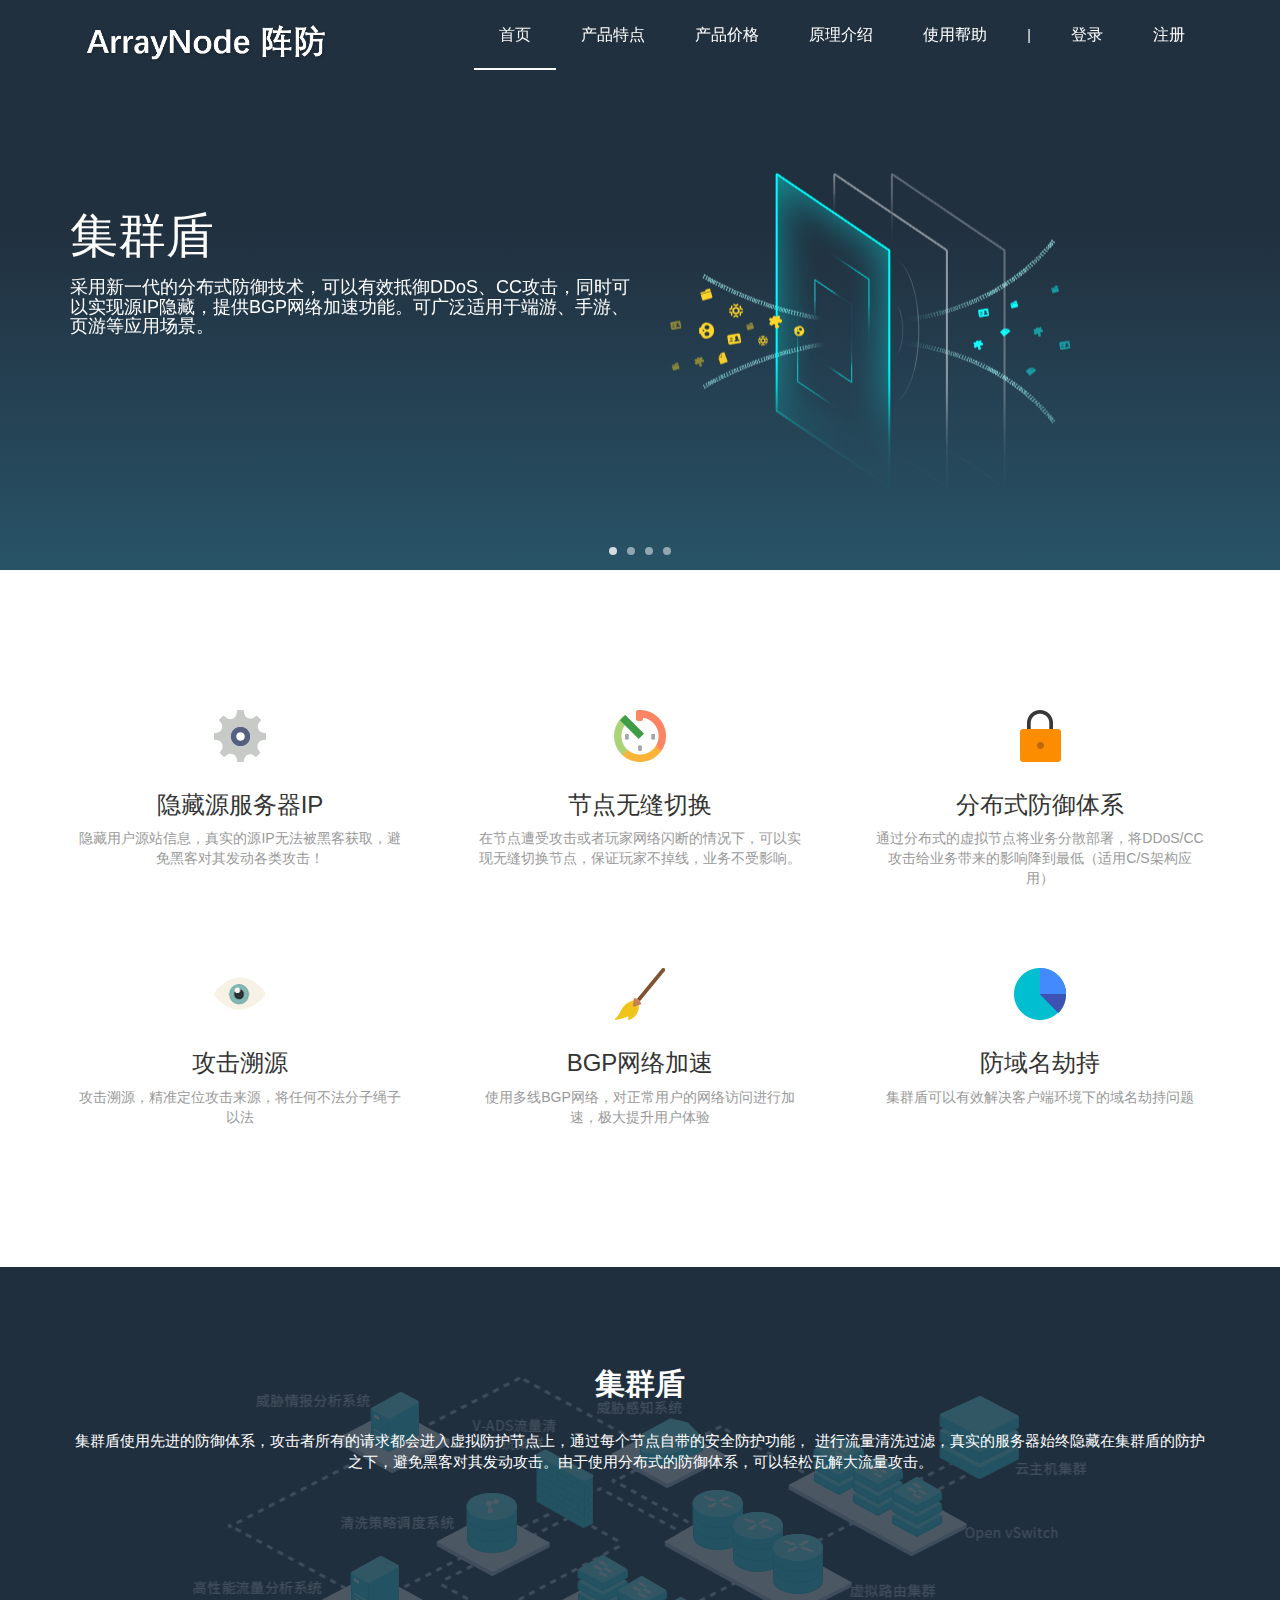
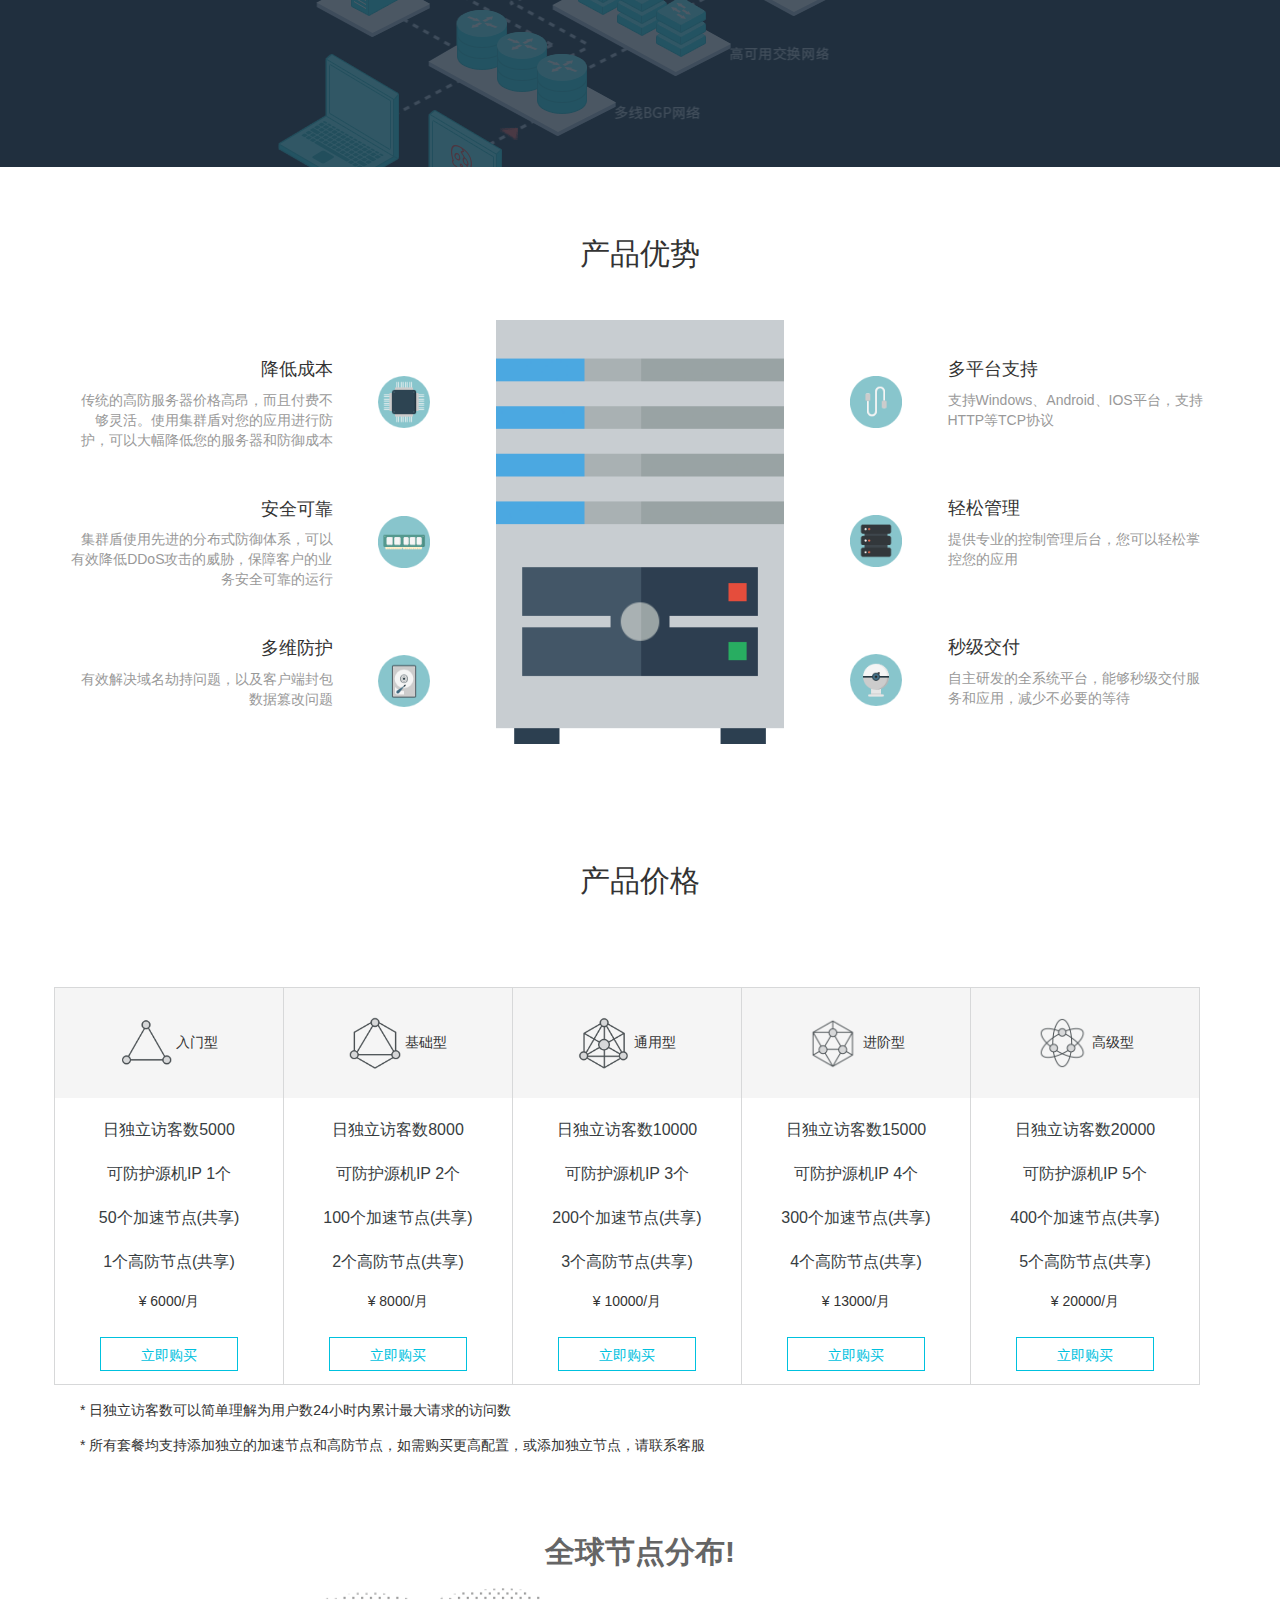
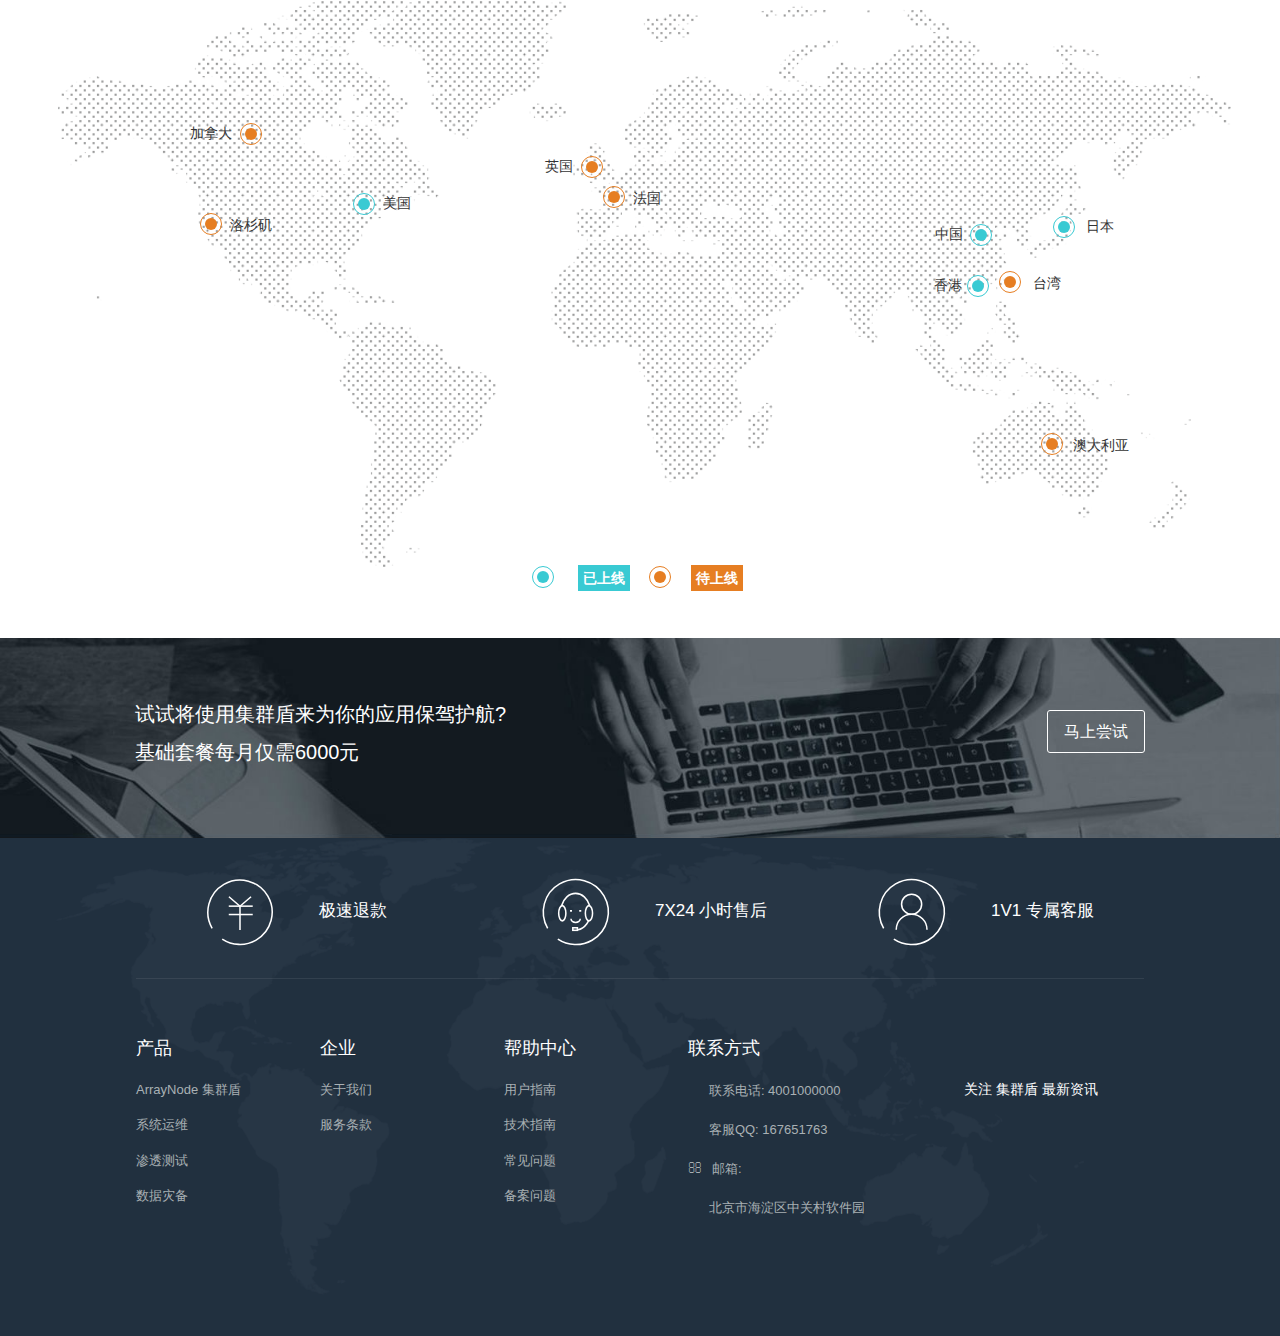
==== index.html @ fb43f6e7 "Update index.html" ====
<!doctype html>
<html lang="zh-Hans">
<head>
<meta charset="UTF-8">
<meta http-equiv="X-UA-Compatible" content="IE=edge,chrome=1">
<meta name="renderer" content="webkit">
<meta name="author" content="" />
<meta name="description" content="云盾 应用级DDoS防御 高防服务器 高防服务器租用 高防云服务器 防御服务器 服务器防御 游戏高防 棋牌高防 高防游戏服务器 游戏服务器 棋牌服务器 云防护 游戏DDoS防御 应用级DDoS防御 防攻击服务器" />
<meta name="keywords" content="高防服务器,高防服务器租用,高防云服务器,防御服务器,服务器防御,游戏高防,棋牌高防,高防游戏服务器,游戏服务器,棋牌服务器,云防护,游戏DDoS防御,应用级DDoS防御,防攻击服务器" />
<title>集群盾 - 新一代抗DDoS产品_无视DDoS攻击_隐藏IP_BGP加速_告别传统高防</title>
<!--[if IE ]>
        <link rel="stylesheet" type="text/css" href="/static/index/ie.css" />
        <script src="/static/index/jquery.min.js"></script>
        <script src="/static/index/ie.js"></script>
        <script>
        $(document).ready(function() {
            $("body").iealert();
        });
        </script>
    <![endif]-->

<link rel="stylesheet" href="static/index/app.min.css">
<link rel="stylesheet" href="static/index/amazeui.css">
<style>
    .product .col-xs-offset-1{
        margin-left: 8.3333333333%!important;
    }
    </style>
<script src="static/plugins/jquery/jquery-1.9.1.min.js"></script>
<script language="javascript" src="static/index/swiper-3.4.0.jquery.min.js"></script>
</head>
<body class="">
<div class="content-after-banner section-fullpage" style=" position: relative;">
<header id="header" class="header header-after-banner-one light 首页 ">
<div class="container">
<nav class="navbar" role="navigation">

<div class="navbar-header">
<button type="button" class="navbar-toggle" data-toggle="collapse" data-target="#navbar-collapse">
<span class="sr-only">Toggle navigation</span>
<span class="icon-bar"></span>
<span class="icon-bar"></span>
<span class="icon-bar"></span>
</button>
<a class="navbar-brand" href="index.html">
<img src="static/index/logo1.png" class="logo-light">
</a>
</div>

<div class="collapse navbar-collapse" id="navbar-collapse">
<ul class="nav navbar-nav navbar-right">
<li>
<a href="login.html">登录</a>
</li>
<li>
<a href="register.html">注册</a>
</li>
</ul>
<ul class="nav navbar-nav navbar-right" id="nav">
<li class=active><a href="index.html">首页</a></li>
<li><a href="#products" data-click="scroll-to-target">产品特点</a></li>
<li><a href="#pricing" data-click="scroll-to-target">产品价格</a></li>
<li> <a href="help_yuanli.html">原理介绍</a></li>
<li> <a href="help_how.html">使用帮助</a></li>
<li><span class="line">|</span></li>
<div class="navbar-underline"></div>
</ul>
</div>
</nav>
</div>
</header>
<div class="banner-two">
<section class="swiper clearfix">
<div class="swiper-position">
<div class="swiper-container">
<div class="swiper-wrapper">
<div class="swiper-slide " style="background: url('static/index/V-ADS.png') no-repeat;background-position: 50% 58%;">
<div class="swiper-content text-white">
<div class="container">
<h2 style="position: relative;top: 110px;">集群盾</h2>
<h4 style="position: relative;top: 115px;width:50%; word-break:break-all; ">
采用新一代的分布式防御技术，可以有效抵御DDoS、CC攻击，同时可以实现源IP隐藏，提供BGP网络加速功能。可广泛适用于端游、手游、页游等应用场景。
</h4>
</div>
</div>
</div>
<div class="swiper-slide" style="background: url('static/index/bg3.png') no-repeat;background-position: 50% 35%;">
<div class="swiper-content text-white">
<div class="container">
<h2 style="position: relative;top: 110px;">攻击溯源 精准定位</h2>
<h4 style="position: relative;top: 115px;width:50%; word-break:break-all; ">联合阿里云、腾讯云、AWS等云计算厂商，对攻击来源进行精准定位，将不法分子绳子以法！</h4>
</div>
</div>
</div>
<div class="swiper-slide" style="background: url('static/index/bg1.png') no-repeat;background-position: 50% 50%;">
<div class="swiper-content text-white">
<div class="container">
<h2 style="position: relative;top: 120px;">性价比高，防御效果好！</h2>
<h4 style="position: relative;top:125px;width:50%; word-break:break-all;">和传统高防服务器相比，集群盾具有明显的高性价比，在遭受DDoS攻击时，云防体系也比传统的单点防御有更好的防御效果！</h4>
</div>
</div>
</div>
<div class="swiper-slide" style="background: url('static/index/bg2.png') no-repeat;background-position: 50% 35%;">
<div class="swiper-content text-white">
<div class="container">
<h2 style="position: relative;top: 125px;">秒级交付极速体验</h2>
<h4 style="position: relative;top: 130px;">自主研发的全系统平台，能够秒级交付服务和应用，为你的业务争分夺秒</h4>
</div>
</div>
</div>
</div>

<div class="swiper-pagination"></div>
<div class="swiper-button-next swiper-button-white swiper-button-hide"></div>
<div class="swiper-button-prev swiper-button-white swiper-button-hide"></div>
</div>
</div>
</section>
</div>
<section id="products" class="section information" data-scrollview="true">
<div class="container">
<div class="row text-center p-t-50">
<div class="row">
<div class="col-xs-4 item">
<div class="content">
<img src="static/index/needs.png" alt="">
<h3>隐藏源服务器IP </h3>
<p class="description">
隐藏用户源站信息，真实的源IP无法被黑客获取，避免黑客对其发动各类攻击！
</p>
</div>
</div>
<div class="col-xs-4 item">
<div class="content">
<img src="static/index/time.png" alt="">
<h3>节点无缝切换</h3>
<p class="description">
在节点遭受攻击或者玩家网络闪断的情况下，可以实现无缝切换节点，保证玩家不掉线，业务不受影响。
</p>
</div>
</div>
<div class="col-xs-4 item">
<div class="content">
<img src="static/index/protect.png" alt="">
<h3>分布式防御体系</h3>
<p class="description">
通过分布式的虚拟节点将业务分散部署，将DDoS/CC攻击给业务带来的影响降到最低（适用C/S架构应用）
</p>
</div>
</div>
</div>
<div class="row">
<div class="col-xs-4 item">
<div class="content">
<img src="static/index/eye.png" alt="">
<h3>攻击溯源</h3>
<p class="description">
攻击溯源，精准定位攻击来源，将任何不法分子绳子以法
</p>
</div>
</div>
<div class="col-xs-4 item   ">
<div class="content">
<img src="static/index/cleaning.png" alt="">
<h3>BGP网络加速</h3>
<p class="description">
使用多线BGP网络，对正常用户的网络访问进行加速，极大提升用户体验
</p>
</div>
</div>
<div class="col-xs-4 item">
<div class="content">
<img src="static/index/sys.png" alt="">
<h3>防域名劫持</h3>
<p class="description">
集群盾可以有效解决客户端环境下的域名劫持问题
</p>
</div>
</div>
</div>
</div>
</div>
</section>
<section class="section defense text-center p-t-0 p-b-0">
<div class=" vads"></div>
<div class="container">
<h2 class="section-title text-center">集群盾</h2>
<p class="text-center m-t-30">集群盾使用先进的防御体系，攻击者所有的请求都会进入虚拟防护节点上，通过每个节点自带的安全防护功能，
进行流量清洗过滤，真实的服务器始终隐藏在集群盾的防护之下，避免黑客对其发动攻击。由于使用分布式的防御体系，可以轻松瓦解大流量攻击。</p>
</div>
</section>
<section class="section feature p-b-50">
<div class="container">
<div class="section-title m-b-50">
<h2>产品优势</h2>
</div>
<div class="grid">
<div class="row">
<div class="col-xs-4 item">
<div class="content row">
<div class="col-xs-9">
<div>
<h4>降低成本</h4>
<p>传统的高防服务器价格高昂，而且付费不够灵活。使用集群盾对您的应用进行防护，可以大幅降低您的服务器和防御成本</p>
</div>
</div>
<div class="col-xs-3 item-icon">
<span class="icon">
<img src="static/index/cpu.png" alt="">
</span>
</div>
</div>
<div class="content row">
<div class="col-xs-9">
<div>
<h4>安全可靠</h4>
<p>集群盾使用先进的分布式防御体系，可以有效降低DDoS攻击的威胁，保障客户的业务安全可靠的运行</p>
</div>
</div>
<div class="col-xs-3 item-icon">
<span class="icon ">
<img src="static/index/ram.png" alt="">
</span>
</div>
</div>
<div class="content row">
<div class="col-xs-9">
<div>
<h4>多维防护</h4>
<p>有效解决域名劫持问题，以及客户端封包数据篡改问题</p>
</div>
</div>
<div class="col-xs-3 item-icon">
<span class="icon">
<img src="static/index/hard-disk.png" alt="">
</span>
</div>
</div>
</div>
<div class="col-xs-4 item ">
<img src="static/index/pc.png" alt="">
</div>
<div class="col-xs-4 item">
<div class="content row">
<div class="col-xs-3 item-icon">
<div class="icon">
<img src="static/index/network.png" alt="">
</div>
</div>
<div class="col-xs-9">
<h4>多平台支持</h4>
<p>支持Windows、Android、IOS平台，支持HTTP等TCP协议</p>
</div>
</div>
<div class="content row">
<div class="col-xs-3 item-icon">
<div class="icon">
<img src="static/index/host.png" alt="">
</div>
</div>
<div class="col-xs-9">
<h4>轻松管理</h4>
<p>提供专业的控制管理后台，您可以轻松掌控您的应用</p>
</div>
</div>
<div class="content row">
<div class="col-xs-3 item-icon">
<div class="icon">
<img src="static/index/dg.png" alt="">
</div>
</div>
<div class="col-xs-9">
<h4>秒级交付</h4>
<p>自主研发的全系统平台，能够秒级交付服务和应用，减少不必要的等待</p>
</div>
</div>
</div>
</div>
</div>
</div>
</section>
<section class="section feature p-b-10" id="pricing" data-scrollview="true">
<div class="container">
<div class="section-title">
<h2>产品价格</h2>
</div>
<div class="grid">
<div class="row">
<ul class="list">
<li>
<div class="type hd">
<img src="static/index/suite1.png">
<span>入门型</span>
</div>
<p class="pz">日独立访客数5000</p>
<p class="pz">可防护源机IP 1个</p>
<p class="pz">50个加速节点(共享)</p>
<p class="pz">1个高防节点(共享)</p>
<p class="pri"><span>¥ 6000</span>/月</p>
<a class="buy" href="login.html">立即购买</a>
</li>
<li>
<div class="type hd">
<img src="static/index/suite2.png">
<span>基础型</span>
</div>
<p class="pz">日独立访客数8000</p>
<p class="pz">可防护源机IP 2个</p>
<p class="pz">100个加速节点(共享)</p>
<p class="pz">2个高防节点(共享)</p>
<p class="pri"><span>¥ 8000</span>/月</p>
<a class="buy" href="login.html">立即购买</a>
</li>
<li class="act">
<div class="type hd">
<img src="static/index/suite3.png">
<span>通用型</span>
</div>
<p class="pz">日独立访客数10000</p>
<p class="pz">可防护源机IP 3个</p>
<p class="pz">200个加速节点(共享)</p>
<p class="pz">3个高防节点(共享)</p>
<p class="pri"><span>¥ 10000</span>/月</p>
<a class="buy" href="login.html">立即购买</a>
</li>
<li>
<div class="type hd">
<img src="static/index/suite4.png">
<span>进阶型</span>
</div>
<p class="pz">日独立访客数15000</p>
<p class="pz">可防护源机IP 4个</p>
<p class="pz">300个加速节点(共享)</p>
<p class="pz">4个高防节点(共享)</p>
<p class="pri"><span>¥ 13000</span>/月</p>
<a class="buy" href="login.html">立即购买</a>
</li>
<li>
<div class="type hd">
<img src="static/index/suite5.png">
<span>高级型</span>
</div>
<p class="pz">日独立访客数20000</p>
<p class="pz">可防护源机IP 5个</p>
 <p class="pz">400个加速节点(共享)</p>
<p class="pz">5个高防节点(共享)</p>
<p class="pri"><span>¥ 20000</span>/月</p>
<a class="buy" href="login.html">立即购买</a>
</li>
</ul>
</div>
<div class="row m-l-10 m-t-15">* 日独立访客数可以简单理解为用户数24小时内累计最大请求的访问数</div>
<div class="row m-l-10 m-t-15">* 所有套餐均支持添加独立的加速节点和高防节点，如需购买更高配置，或添加独立节点，请联系客服 </div>
</div>
</div>
</section>
<div class="section section-center text-center section-map p-b-100">
<div class="container">
<h2 class="section-title m-b-50" style="color: #656565;font-weight: 700;">全球节点分布!</h2>
<span class="info"></span>
<div class="location-map location-map-lg">
<div class="location-container">
<div class="location location-usa animate zoomIn" style="visibility: visible; animation-name: zoomIn;">
<span class="location-name"><span>美国</span></span><span class="location-pin"></span>
</div>
<div class="location location-england location-wait animate zoomIn" style="visibility: visible; animation-name: zoomIn;">
<span class="location-name"><span>英国</span></span><span class="location-pin"></span>
</div>
<div class="location location-australia location-wait animate zoomIn" style="visibility: visible; animation-name: zoomIn;">
<span class="location-name"><span>澳大利亚</span></span><span class="location-pin"></span>
</div>
<div class="location location-canada location-wait animate zoomIn" style="visibility: visible; animation-name: zoomIn;">
<span class="location-name"><span>加拿大</span></span><span class="location-pin"></span>
</div>
<div class="location location-usa-one location-wait animate zoomIn" style="visibility: visible; animation-name: zoomIn;">
<span class="location-name"><span>洛杉矶</span></span><span class="location-pin"></span>
</div>
<div class="location location-france location-wait animate zoomIn" style="visibility: visible; animation-name: zoomIn;">
<span class="location-name"><span>法国</span></span><span class="location-pin"></span>
</div>
<div class="location location-japan animate zoomIn" style="visibility: visible; animation-name: zoomIn;">
<span class="location-name"><span>日本</span></span><span class="location-pin"></span>
</div>
<div class="location location-taiwan location-wait animate zoomIn" style="visibility: visible; animation-name: zoomIn;">
<span class="location-name"><span>台湾</span></span><span class="location-pin"></span>
</div>
<div class="location location-hong-kong animate zoomIn" style="visibility: visible; animation-name: zoomIn;">
<span class="location-name"><span>香港</span></span><span class="location-pin"></span>
</div>
<div class="location location-china  animate zoomIn" style="visibility: visible; animation-name: zoomIn;">
<span class="location-name"><span>中国</span></span><span class="location-pin"></span>
</div>
<div class="map"></div>
</div>
<div class="actions text-center text-white">
 <b class="m-r-10"><span class="location-pin m-r-10"></span> <span class="font-blue">已上线</span></b>
<b class="location-wait m-l-10"><span class="location-pin m-r-10"></span><span class="font-origin">待上线</span></b>
</div>
</div>
</div>
</div>
<section class="section join text-center">
<div class="join-content">
<div class="container ">
<div class="row">
<div class="col-xs-6 wow bounceInLeft" data-wow-duration="1.5s">
<p>试试将使用集群盾来为你的应用保驾护航?</p>
<p>基础套餐每月仅需6000元</p>
</div>
<div class="col-xs-6 m-t-10 wow bounceInRight" data-wow-duration="1.5s">
<p><a href="register.html" class="btn btn-lg btn-white btn-bordered" data-toggle="modal" data-target=".try">马上尝试</a></p>
</div>
</div>
</div>
</div>
</section>
<div class="error-item">
</div>
<footer class="footer">
<div class="container footer-content" style="position:relative">
<div class="bg"></div>
<div class=" service row">
<div class="col-xs-4 service-inner wow rubberBand" data-wow-delay="0.2s">
<div class="col-xs-5 col-xs-offset-1"> <i class="icon-refund"></i></div>
<div class="col-xs-6"><h3 class="desc">极速退款</h3></div>
</div>
<div class="col-xs-4 service-inner wow rubberBand" data-wow-delay="0.4s">
<div class="col-xs-5 col-xs-offset-1"><i class="icon-service"></i></div>
<div class="col-xs-6"><h3 class="desc">7X24 小时售后</h3 ></div>
</div>
<div class="col-xs-4 service-inner wow rubberBand" data-wow-delay="0.6s">
<div class="col-xs-5 col-xs-offset-1"><i class="icon-custom-service"></i></div>
<div class="col-xs-6"><h3 class="desc">1V1 专属客服</h3 ></div>
</div>
</div>
<div class="row footer-item p-t-40 p-b-30">
<div class="footer-col col-xs-2">
<div class="footer-col-inner">
<input type="checkbox" id="product">
<label for="product"><h3 class="footer-title">产品</h3></label>
<ul class="list-unstyled">
<li><a href="index.html#">ArrayNode 集群盾</a></li>
<li><a href="index.html#">系统运维</a></li>
<li><a href="index.html#">渗透测试</a></li>
<li><a href="index.html#">数据灾备</a></li>
</ul>
</div>
</div>
<div class="footer-col col-xs-2">
<div class="footer-col-inner">
<input type="checkbox" id="about">
<label for="about"><h3 class="footer-title">企业</h3></label>
<ul class="list-unstyled">
<li><a href="index.html#">关于我们</a></li>
<li><a href="index.html#">服务条款</a></li>
</ul>
</div>
</div>
<div class="footer-col col-xs-2">
<div class="footer-col-inner">
<input type="checkbox" id="document">
<label for="document"><h3 class="footer-title">帮助中心</h3></label>
<ul class="list-unstyled">
<li><a href="index.html#">用户指南</a></li>
<li><a href="index.html#">技术指南</a></li>
<li><a href="index.html#">常见问题</a></li>
<li><a href="index.html#">备案问题</a></li>
</ul>
</div>
</div>
<div class="footer-col col-xs-3">
<div class="footer-col-inner">
<input type="checkbox" id="contact">
<label for="contact"><h3 class="footer-title">联系方式</h3></label>
<ul class="list-unstyled">
<li><i class="fa fa-1x fa-phone"></i><a href="javascript:void(0);">联系电话: 4001000000</a></li>
<li><i class="fa fa-1x fa-qq"></i><a href="javascript:void(0);">客服QQ: 167651763</a></li>
<li><i class="fa fa-1x fa-envelope-o"></i><a href="javascript:void(0);">邮箱: </a></li>
<li><i class="fa fa-1x fa-location-arrow"></i><a href="javascript:void(0);">北京市海淀区中关村软件园</a></li>
</ul>
</div>
</div>
<div class="footer-col col-xs-3">
<div class="footer-col-inner">
<label for="qrcode">
<h3 class="footer-title">&nbsp;</h3></label>
<ul class="list-unstyled">
<li>关注 集群盾 最新资讯</li>
<li><i class="fa fa-weibo fa-lg"></i> <i class="fa fa-wechat fa-lg"></i></li>
</ul>
</div>
</div>
</div>
<div class="map hide"></div>
</div>
<div class="copyright text-center ">
<div class="container p-l-70">
<div class="copyright-item row">
<div class="col-xs-9 copyright-description text-left">

<p></p>
</div>
<div class="col-xs-3 info text-left">
<span>
</span>
</div>
</div>
</div>
</div>
</footer>
</div>
</div>
<script src="static/index/app.js"></script>
<script>
var swiper = new Swiper('.ad .swiper-container', {
    pagination: '.ad .swiper-pagination',
   slidesPerView:4,
   spaceBetween: 10,
   paginationClickable: true,
   nextButton: '.ad .next',
   prevButton: '.ad .prev',
   loop:true,
});

</script>
<script>
        $(document).ready(function() {
            $(window).scroll(function ()
            {
                var eltop=$('.vads').offset().top;
                var st = $(this).scrollTop();
                var top=eltop-st;
                var tops=-top/8 -80;

                $('.vads').css(
                    "transform"," translate(0px, "+ tops +"px)"
                );
            });
            $('[data-click=scroll-to-target]').on('click', function(e) {
                e.preventDefault();
                e.stopPropagation();
                var target = $(this).attr('href');
                var headerHeight = 50;
                $('html, body').animate({
                    scrollTop: $(target).offset().top - headerHeight
                }, 500);

                if ($(this).attr('data-toggle') == 'dropdown') {
                    var targetLi = $(this).closest('li.dropdown');
                    if ($(targetLi).hasClass('open')) {
                        $(targetLi).removeClass('open');
                    } else {
                        $(targetLi).addClass('open');
                    }
                }
            });
            $(document).click(function(e) {
                if (!e.isPropagationStopped()) {
                    $('.dropdown.open').removeClass('open');
                }
            });
        });

        // new WOW().init();
        var swiper = new Swiper('.banner-two .swiper-container', {
            onInit: function(swiper){ //Swiper2.x的初始化是onFirstInit
               //swiperAnimateCache(swiper); //隐藏动画元素
               swiperAnimate(swiper); //初始化完成开始动画
             },
             onSlideChangeEnd: function(swiper){
               swiperAnimate(swiper); //每个slide切换结束时也运行当前slide动画
           },
            pagination: '.banner-two .swiper-pagination',
            paginationClickable: true,
            slidesPerView: 'auto',
            nextButton: '.banner-two .swiper-button-next',
            prevButton: '.banner-two .swiper-button-prev',
            autoplay:7000,

        });
        $('.swiper-container').hover(function () {
            $('.swiper-button-next').fadeIn();

            $('.swiper-button-prev').fadeIn();
        },function () {
            $('.swiper-button-next').fadeOut();
            $('.swiper-button-prev').fadeOut();
        });
    </script>
<script type="text/javascript"  src="http://idm-su.baidu.com/su.js"></script>
</body>
</html>
---- static/index/app.min.css ----
@charset "UTF-8";/*!
 * Bootstrap v3.3.7 (http://getbootstrap.com)
 * Copyright 2011-2016 Twitter, Inc.
 * Licensed under MIT (https://github.com/twbs/bootstrap/blob/master/LICENSE)
 *//*! normalize.css v3.0.3 | MIT License | github.com/necolas/normalize.css */html{font-family:sans-serif;-ms-text-size-adjust:100%;-webkit-text-size-adjust:100%}body{margin:0}article,aside,details,figcaption,figure,footer,header,hgroup,main,menu,nav,section,summary{display:block}audio,canvas,progress,video{display:inline-block;vertical-align:baseline}audio:not([controls]){display:none;height:0}[hidden],template{display:none}a{background-color:transparent}a:active,a:hover{outline:0}abbr[title]{border-bottom:1px dotted}b,strong{font-weight:700}dfn{font-style:italic}h1{font-size:2em;margin:.67em 0}mark{background:#ff0;color:#000}small{font-size:80%}sub,sup{font-size:75%;line-height:0;position:relative;vertical-align:baseline}sup{top:-.5em}sub{bottom:-.25em}img{border:0}svg:not(:root){overflow:hidden}figure{margin:1em 40px}hr{box-sizing:content-box;height:0}pre{overflow:auto}code,kbd,pre,samp{font-family:monospace,monospace;font-size:1em}button,input,optgroup,select,textarea{color:inherit;font:inherit;margin:0}button{overflow:visible}button,select{text-transform:none}button,html input[type=button],input[type=reset],input[type=submit]{-webkit-appearance:button;cursor:pointer}button[disabled],html input[disabled]{cursor:default}button::-moz-focus-inner,input::-moz-focus-inner{border:0;padding:0}input{line-height:normal}input[type=checkbox],input[type=radio]{box-sizing:border-box;padding:0}input[type=number]::-webkit-inner-spin-button,input[type=number]::-webkit-outer-spin-button{height:auto}input[type=search]{-webkit-appearance:textfield;box-sizing:content-box}input[type=search]::-webkit-search-cancel-button,input[type=search]::-webkit-search-decoration{-webkit-appearance:none}fieldset{border:1px solid silver;margin:0 2px;padding:.35em .625em .75em}legend{border:0;padding:0}textarea{overflow:auto}optgroup{font-weight:700}table{border-collapse:collapse;border-spacing:0}td,th{padding:0}/*! Source: https://github.com/h5bp/html5-boilerplate/blob/master/src/css/main.css */@media print{*,:after,:before{background:0 0!important;color:#000!important;box-shadow:none!important;text-shadow:none!important}a,a:visited{text-decoration:underline}a[href]:after{content:" (" attr(href) ")"}abbr[title]:after{content:" (" attr(title) ")"}a[href^="#"]:after,a[href^="javascript:"]:after{content:""}blockquote,pre{border:1px solid #999;page-break-inside:avoid}thead{display:table-header-group}img,tr{page-break-inside:avoid}img{max-width:100%!important}h2,h3,p{orphans:3;widows:3}h2,h3{page-break-after:avoid}.navbar{display:none}.btn>.caret,.dropup>.btn>.caret{border-top-color:#000!important}.label{border:1px solid #000}.table{border-collapse:collapse!important}.table td,.table th{background-color:#fff!important}.table-bordered td,.table-bordered th{border:1px solid #ddd!important}}@font-face{font-family:'Glyphicons Halflings';src:url(http://www.chuyuncloud.com/static/fonts/bootstrap/glyphicons-halflings-regular.eot);src:url(http://www.chuyuncloud.com/static/fonts/bootstrap/glyphicons-halflings-regular.eot?) format("embedded-opentype"),url(http://www.chuyuncloud.com/static/fonts/bootstrap/glyphicons-halflings-regular.woff2) format("woff2"),url(http://www.chuyuncloud.com/static/fonts/bootstrap/glyphicons-halflings-regular.woff) format("woff"),url(http://www.chuyuncloud.com/static/fonts/bootstrap/glyphicons-halflings-regular.ttf) format("truetype"),url(http://www.chuyuncloud.com/static/fonts/bootstrap/glyphicons-halflings-regular.svg) format("svg")}.glyphicon{position:relative;top:1px;display:inline-block;font-family:'Glyphicons Halflings';font-style:normal;font-weight:400;line-height:1;-webkit-font-smoothing:antialiased;-moz-osx-font-smoothing:grayscale}.glyphicon-asterisk:before{content:"\002a"}.glyphicon-plus:before{content:"\002b"}.glyphicon-eur:before,.glyphicon-euro:before{content:"\20ac"}.glyphicon-minus:before{content:"\2212"}.glyphicon-cloud:before{content:"\2601"}.glyphicon-envelope:before{content:"\2709"}.glyphicon-pencil:before{content:"\270f"}.glyphicon-glass:before{content:"\e001"}.glyphicon-music:before{content:"\e002"}.glyphicon-search:before{content:"\e003"}.glyphicon-heart:before{content:"\e005"}.glyphicon-star:before{content:"\e006"}.glyphicon-star-empty:before{content:"\e007"}.glyphicon-user:before{content:"\e008"}.glyphicon-film:before{content:"\e009"}.glyphicon-th-large:before{content:"\e010"}.glyphicon-th:before{content:"\e011"}.glyphicon-th-list:before{content:"\e012"}.glyphicon-ok:before{content:"\e013"}.glyphicon-remove:before{content:"\e014"}.glyphicon-zoom-in:before{content:"\e015"}.glyphicon-zoom-out:before{content:"\e016"}.glyphicon-off:before{content:"\e017"}.glyphicon-signal:before{content:"\e018"}.glyphicon-cog:before{content:"\e019"}.glyphicon-trash:before{content:"\e020"}.glyphicon-home:before{content:"\e021"}.glyphicon-file:before{content:"\e022"}.glyphicon-time:before{content:"\e023"}.glyphicon-road:before{content:"\e024"}.glyphicon-download-alt:before{content:"\e025"}.glyphicon-download:before{content:"\e026"}.glyphicon-upload:before{content:"\e027"}.glyphicon-inbox:before{content:"\e028"}.glyphicon-play-circle:before{content:"\e029"}.glyphicon-repeat:before{content:"\e030"}.glyphicon-refresh:before{content:"\e031"}.glyphicon-list-alt:before{content:"\e032"}.glyphicon-lock:before{content:"\e033"}.glyphicon-flag:before{content:"\e034"}.glyphicon-headphones:before{content:"\e035"}.glyphicon-volume-off:before{content:"\e036"}.glyphicon-volume-down:before{content:"\e037"}.glyphicon-volume-up:before{content:"\e038"}.glyphicon-qrcode:before{content:"\e039"}.glyphicon-barcode:before{content:"\e040"}.glyphicon-tag:before{content:"\e041"}.glyphicon-tags:before{content:"\e042"}.glyphicon-book:before{content:"\e043"}.glyphicon-bookmark:before{content:"\e044"}.glyphicon-print:before{content:"\e045"}.glyphicon-camera:before{content:"\e046"}.glyphicon-font:before{content:"\e047"}.glyphicon-bold:before{content:"\e048"}.glyphicon-italic:before{content:"\e049"}.glyphicon-text-height:before{content:"\e050"}.glyphicon-text-width:before{content:"\e051"}.glyphicon-align-left:before{content:"\e052"}.glyphicon-align-center:before{content:"\e053"}.glyphicon-align-right:before{content:"\e054"}.glyphicon-align-justify:before{content:"\e055"}.glyphicon-list:before{content:"\e056"}.glyphicon-indent-left:before{content:"\e057"}.glyphicon-indent-right:before{content:"\e058"}.glyphicon-facetime-video:before{content:"\e059"}.glyphicon-picture:before{content:"\e060"}.glyphicon-map-marker:before{content:"\e062"}.glyphicon-adjust:before{content:"\e063"}.glyphicon-tint:before{content:"\e064"}.glyphicon-edit:before{content:"\e065"}.glyphicon-share:before{content:"\e066"}.glyphicon-check:before{content:"\e067"}.glyphicon-move:before{content:"\e068"}.glyphicon-step-backward:before{content:"\e069"}.glyphicon-fast-backward:before{content:"\e070"}.glyphicon-backward:before{content:"\e071"}.glyphicon-play:before{content:"\e072"}.glyphicon-pause:before{content:"\e073"}.glyphicon-stop:before{content:"\e074"}.glyphicon-forward:before{content:"\e075"}.glyphicon-fast-forward:before{content:"\e076"}.glyphicon-step-forward:before{content:"\e077"}.glyphicon-eject:before{content:"\e078"}.glyphicon-chevron-left:before{content:"\e079"}.glyphicon-chevron-right:before{content:"\e080"}.glyphicon-plus-sign:before{content:"\e081"}.glyphicon-minus-sign:before{content:"\e082"}.glyphicon-remove-sign:before{content:"\e083"}.glyphicon-ok-sign:before{content:"\e084"}.glyphicon-question-sign:before{content:"\e085"}.glyphicon-info-sign:before{content:"\e086"}.glyphicon-screenshot:before{content:"\e087"}.glyphicon-remove-circle:before{content:"\e088"}.glyphicon-ok-circle:before{content:"\e089"}.glyphicon-ban-circle:before{content:"\e090"}.glyphicon-arrow-left:before{content:"\e091"}.glyphicon-arrow-right:before{content:"\e092"}.glyphicon-arrow-up:before{content:"\e093"}.glyphicon-arrow-down:before{content:"\e094"}.glyphicon-share-alt:before{content:"\e095"}.glyphicon-resize-full:before{content:"\e096"}.glyphicon-resize-small:before{content:"\e097"}.glyphicon-exclamation-sign:before{content:"\e101"}.glyphicon-gift:before{content:"\e102"}.glyphicon-leaf:before{content:"\e103"}.glyphicon-fire:before{content:"\e104"}.glyphicon-eye-open:before{content:"\e105"}.glyphicon-eye-close:before{content:"\e106"}.glyphicon-warning-sign:before{content:"\e107"}.glyphicon-plane:before{content:"\e108"}.glyphicon-calendar:before{content:"\e109"}.glyphicon-random:before{content:"\e110"}.glyphicon-comment:before{content:"\e111"}.glyphicon-magnet:before{content:"\e112"}.glyphicon-chevron-up:before{content:"\e113"}.glyphicon-chevron-down:before{content:"\e114"}.glyphicon-retweet:before{content:"\e115"}.glyphicon-shopping-cart:before{content:"\e116"}.glyphicon-folder-close:before{content:"\e117"}.glyphicon-folder-open:before{content:"\e118"}.glyphicon-resize-vertical:before{content:"\e119"}.glyphicon-resize-horizontal:before{content:"\e120"}.glyphicon-hdd:before{content:"\e121"}.glyphicon-bullhorn:before{content:"\e122"}.glyphicon-bell:before{content:"\e123"}.glyphicon-certificate:before{content:"\e124"}.glyphicon-thumbs-up:before{content:"\e125"}.glyphicon-thumbs-down:before{content:"\e126"}.glyphicon-hand-right:before{content:"\e127"}.glyphicon-hand-left:before{content:"\e128"}.glyphicon-hand-up:before{content:"\e129"}.glyphicon-hand-down:before{content:"\e130"}.glyphicon-circle-arrow-right:before{content:"\e131"}.glyphicon-circle-arrow-left:before{content:"\e132"}.glyphicon-circle-arrow-up:before{content:"\e133"}.glyphicon-circle-arrow-down:before{content:"\e134"}.glyphicon-globe:before{content:"\e135"}.glyphicon-wrench:before{content:"\e136"}.glyphicon-tasks:before{content:"\e137"}.glyphicon-filter:before{content:"\e138"}.glyphicon-briefcase:before{content:"\e139"}.glyphicon-fullscreen:before{content:"\e140"}.glyphicon-dashboard:before{content:"\e141"}.glyphicon-paperclip:before{content:"\e142"}.glyphicon-heart-empty:before{content:"\e143"}.glyphicon-link:before{content:"\e144"}.glyphicon-phone:before{content:"\e145"}.glyphicon-pushpin:before{content:"\e146"}.glyphicon-usd:before{content:"\e148"}.glyphicon-gbp:before{content:"\e149"}.glyphicon-sort:before{content:"\e150"}.glyphicon-sort-by-alphabet:before{content:"\e151"}.glyphicon-sort-by-alphabet-alt:before{content:"\e152"}.glyphicon-sort-by-order:before{content:"\e153"}.glyphicon-sort-by-order-alt:before{content:"\e154"}.glyphicon-sort-by-attributes:before{content:"\e155"}.glyphicon-sort-by-attributes-alt:before{content:"\e156"}.glyphicon-unchecked:before{content:"\e157"}.glyphicon-expand:before{content:"\e158"}.glyphicon-collapse-down:before{content:"\e159"}.glyphicon-collapse-up:before{content:"\e160"}.glyphicon-log-in:before{content:"\e161"}.glyphicon-flash:before{content:"\e162"}.glyphicon-log-out:before{content:"\e163"}.glyphicon-new-window:before{content:"\e164"}.glyphicon-record:before{content:"\e165"}.glyphicon-save:before{content:"\e166"}.glyphicon-open:before{content:"\e167"}.glyphicon-saved:before{content:"\e168"}.glyphicon-import:before{content:"\e169"}.glyphicon-export:before{content:"\e170"}.glyphicon-send:before{content:"\e171"}.glyphicon-floppy-disk:before{content:"\e172"}.glyphicon-floppy-saved:before{content:"\e173"}.glyphicon-floppy-remove:before{content:"\e174"}.glyphicon-floppy-save:before{content:"\e175"}.glyphicon-floppy-open:before{content:"\e176"}.glyphicon-credit-card:before{content:"\e177"}.glyphicon-transfer:before{content:"\e178"}.glyphicon-cutlery:before{content:"\e179"}.glyphicon-header:before{content:"\e180"}.glyphicon-compressed:before{content:"\e181"}.glyphicon-earphone:before{content:"\e182"}.glyphicon-phone-alt:before{content:"\e183"}.glyphicon-tower:before{content:"\e184"}.glyphicon-stats:before{content:"\e185"}.glyphicon-sd-video:before{content:"\e186"}.glyphicon-hd-video:before{content:"\e187"}.glyphicon-subtitles:before{content:"\e188"}.glyphicon-sound-stereo:before{content:"\e189"}.glyphicon-sound-dolby:before{content:"\e190"}.glyphicon-sound-5-1:before{content:"\e191"}.glyphicon-sound-6-1:before{content:"\e192"}.glyphicon-sound-7-1:before{content:"\e193"}.glyphicon-copyright-mark:before{content:"\e194"}.glyphicon-registration-mark:before{content:"\e195"}.glyphicon-cloud-download:before{content:"\e197"}.glyphicon-cloud-upload:before{content:"\e198"}.glyphicon-tree-conifer:before{content:"\e199"}.glyphicon-tree-deciduous:before{content:"\e200"}.glyphicon-cd:before{content:"\e201"}.glyphicon-save-file:before{content:"\e202"}.glyphicon-open-file:before{content:"\e203"}.glyphicon-level-up:before{content:"\e204"}.glyphicon-copy:before{content:"\e205"}.glyphicon-paste:before{content:"\e206"}.glyphicon-alert:before{content:"\e209"}.glyphicon-equalizer:before{content:"\e210"}.glyphicon-king:before{content:"\e211"}.glyphicon-queen:before{content:"\e212"}.glyphicon-pawn:before{content:"\e213"}.glyphicon-bishop:before{content:"\e214"}.glyphicon-knight:before{content:"\e215"}.glyphicon-baby-formula:before{content:"\e216"}.glyphicon-tent:before{content:"\26fa"}.glyphicon-blackboard:before{content:"\e218"}.glyphicon-bed:before{content:"\e219"}.glyphicon-apple:before{content:"\f8ff"}.glyphicon-erase:before{content:"\e221"}.glyphicon-hourglass:before{content:"\231b"}.glyphicon-lamp:before{content:"\e223"}.glyphicon-duplicate:before{content:"\e224"}.glyphicon-piggy-bank:before{content:"\e225"}.glyphicon-scissors:before{content:"\e226"}.glyphicon-bitcoin:before{content:"\e227"}.glyphicon-btc:before{content:"\e227"}.glyphicon-xbt:before{content:"\e227"}.glyphicon-yen:before{content:"\00a5"}.glyphicon-jpy:before{content:"\00a5"}.glyphicon-ruble:before{content:"\20bd"}.glyphicon-rub:before{content:"\20bd"}.glyphicon-scale:before{content:"\e230"}.glyphicon-ice-lolly:before{content:"\e231"}.glyphicon-ice-lolly-tasted:before{content:"\e232"}.glyphicon-education:before{content:"\e233"}.glyphicon-option-horizontal:before{content:"\e234"}.glyphicon-option-vertical:before{content:"\e235"}.glyphicon-menu-hamburger:before{content:"\e236"}.glyphicon-modal-window:before{content:"\e237"}.glyphicon-oil:before{content:"\e238"}.glyphicon-grain:before{content:"\e239"}.glyphicon-sunglasses:before{content:"\e240"}.glyphicon-text-size:before{content:"\e241"}.glyphicon-text-color:before{content:"\e242"}.glyphicon-text-background:before{content:"\e243"}.glyphicon-object-align-top:before{content:"\e244"}.glyphicon-object-align-bottom:before{content:"\e245"}.glyphicon-object-align-horizontal:before{content:"\e246"}.glyphicon-object-align-left:before{content:"\e247"}.glyphicon-object-align-vertical:before{content:"\e248"}.glyphicon-object-align-right:before{content:"\e249"}.glyphicon-triangle-right:before{content:"\e250"}.glyphicon-triangle-left:before{content:"\e251"}.glyphicon-triangle-bottom:before{content:"\e252"}.glyphicon-triangle-top:before{content:"\e253"}.glyphicon-console:before{content:"\e254"}.glyphicon-superscript:before{content:"\e255"}.glyphicon-subscript:before{content:"\e256"}.glyphicon-menu-left:before{content:"\e257"}.glyphicon-menu-right:before{content:"\e258"}.glyphicon-menu-down:before{content:"\e259"}.glyphicon-menu-up:before{content:"\e260"}*{box-sizing:border-box}:after,:before{box-sizing:border-box}html{font-size:10px;-webkit-tap-highlight-color:transparent}body{font-family:"Hiragino Sans GB","Helvetica Neue",Helvetica,Arial,Verdana,"Microsoft Yahei",sans-serif;font-size:14px;line-height:1.428571429;color:#333;background-color:#fff}button,input,select,textarea{font-family:inherit;font-size:inherit;line-height:inherit}a{color:#337ab7;text-decoration:none}a:focus,a:hover{color:#23527c;text-decoration:none}a:focus{outline:5px auto -webkit-focus-ring-color;outline-offset:-2px}figure{margin:0}img{vertical-align:middle}.img-responsive{display:block;max-width:100%;height:auto}.img-rounded{border-radius:3px}.img-thumbnail{padding:4px;line-height:1.428571429;background-color:#fff;border:1px solid #ddd;border-radius:1px;-webkit-transition:all .2s ease-in-out;transition:all .2s ease-in-out;display:inline-block;max-width:100%;height:auto}.img-circle{border-radius:50%}hr{margin-top:20px;margin-bottom:20px;border:0;border-top:1px solid #eee}.sr-only{position:absolute;width:1px;height:1px;margin:-1px;padding:0;overflow:hidden;clip:rect(0,0,0,0);border:0}.sr-only-focusable:active,.sr-only-focusable:focus{position:static;width:auto;height:auto;margin:0;overflow:visible;clip:auto}[role=button]{cursor:pointer}.h1,.h2,.h3,.h4,.h5,.h6,h1,h2,h3,h4,h5,h6{font-family:inherit;font-weight:500;line-height:1.1;color:inherit}.h1 .small,.h1 small,.h2 .small,.h2 small,.h3 .small,.h3 small,.h4 .small,.h4 small,.h5 .small,.h5 small,.h6 .small,.h6 small,h1 .small,h1 small,h2 .small,h2 small,h3 .small,h3 small,h4 .small,h4 small,h5 .small,h5 small,h6 .small,h6 small{font-weight:400;line-height:1;color:#777}.h1,.h2,.h3,h1,h2,h3{margin-top:20px;margin-bottom:10px}.h1 .small,.h1 small,.h2 .small,.h2 small,.h3 .small,.h3 small,h1 .small,h1 small,h2 .small,h2 small,h3 .small,h3 small{font-size:65%}.h4,.h5,.h6,h4,h5,h6{margin-top:10px;margin-bottom:10px}.h4 .small,.h4 small,.h5 .small,.h5 small,.h6 .small,.h6 small,h4 .small,h4 small,h5 .small,h5 small,h6 .small,h6 small{font-size:75%}.h1,h1{font-size:36px}.h2,h2{font-size:30px}.h3,h3{font-size:24px}.h4,h4{font-size:18px}.h5,h5{font-size:14px}.h6,h6{font-size:12px}p{margin:0 0 10px}.lead{margin-bottom:20px;font-size:16px;font-weight:300;line-height:1.4}@media (min-width:768px){.lead{font-size:21px}}.small,small{font-size:85%}.mark,mark{background-color:#fcf8e3;padding:.2em}.text-left{text-align:left}.text-right{text-align:right}.text-center{text-align:center}.text-justify{text-align:justify}.text-nowrap{white-space:nowrap}.text-lowercase{text-transform:lowercase}.initialism,.text-uppercase{text-transform:uppercase}.text-capitalize{text-transform:capitalize}.text-muted{color:#777}.text-primary{color:#337ab7}a.text-primary:focus,a.text-primary:hover{color:#286090}.text-success{color:#1abc9c}a.text-success:focus,a.text-success:hover{color:#148f77}.text-info{color:#62ceff}a.text-info:focus,a.text-info:hover{color:#2fbeff}.text-warning{color:#e67e22}a.text-warning:focus,a.text-warning:hover{color:#bf6516}.text-danger{color:#e74c3c}a.text-danger:focus,a.text-danger:hover{color:#d62c1a}.bg-primary{color:#fff}.bg-primary{background-color:#337ab7}a.bg-primary:focus,a.bg-primary:hover{background-color:#286090}.bg-success{background-color:#dff0d8}a.bg-success:focus,a.bg-success:hover{background-color:#c1e2b3}.bg-info{background-color:#d9edf7}a.bg-info:focus,a.bg-info:hover{background-color:#afd9ee}.bg-warning{background-color:#fcf8e3}a.bg-warning:focus,a.bg-warning:hover{background-color:#f7ecb5}.bg-danger{background-color:#f2dede}a.bg-danger:focus,a.bg-danger:hover{background-color:#e4b9b9}.page-header{padding-bottom:9px;margin:40px 0 20px;border-bottom:1px solid #eee}ol,ul{margin-top:0;margin-bottom:10px}ol ol,ol ul,ul ol,ul ul{margin-bottom:0}.list-unstyled{padding-left:0;list-style:none}.list-inline{padding-left:0;list-style:none;margin-left:-5px}.list-inline>li{display:inline-block;padding-left:5px;padding-right:5px}dl{margin-top:0;margin-bottom:20px}dd,dt{line-height:1.428571429}dt{font-weight:700}dd{margin-left:0}.dl-horizontal dd:after,.dl-horizontal dd:before{content:" ";display:table}.dl-horizontal dd:after{clear:both}@media (min-width:768px){.dl-horizontal dt{float:left;width:160px;clear:left;text-align:right;overflow:hidden;text-overflow:ellipsis;white-space:nowrap}.dl-horizontal dd{margin-left:180px}}abbr[data-original-title],abbr[title]{cursor:help;border-bottom:1px dotted #777}.initialism{font-size:90%}blockquote{padding:10px 20px;margin:0 0 20px;font-size:17.5px;border-left:5px solid #eee}blockquote ol:last-child,blockquote p:last-child,blockquote ul:last-child{margin-bottom:0}blockquote .small,blockquote footer,blockquote small{display:block;font-size:80%;line-height:1.428571429;color:#777}blockquote .small:before,blockquote footer:before,blockquote small:before{content:'\2014 \00A0'}.blockquote-reverse,blockquote.pull-right{padding-right:15px;padding-left:0;border-right:5px solid #eee;border-left:0;text-align:right}.blockquote-reverse .small:before,.blockquote-reverse footer:before,.blockquote-reverse small:before,blockquote.pull-right .small:before,blockquote.pull-right footer:before,blockquote.pull-right small:before{content:''}.blockquote-reverse .small:after,.blockquote-reverse footer:after,.blockquote-reverse small:after,blockquote.pull-right .small:after,blockquote.pull-right footer:after,blockquote.pull-right small:after{content:'\00A0 \2014'}address{margin-bottom:20px;font-style:normal;line-height:1.428571429}code,kbd,pre,samp{font-family:Menlo,Monaco,Consolas,"Courier New",monospace}code{padding:2px 4px;font-size:90%;color:#c7254e;background-color:#f9f2f4;border-radius:1px}kbd{padding:2px 4px;font-size:90%;color:#fff;background-color:#333;border-radius:0;box-shadow:inset 0 -1px 0 rgba(0,0,0,.25)}kbd kbd{padding:0;font-size:100%;font-weight:700;box-shadow:none}pre{display:block;padding:9.5px;margin:0 0 10px;font-size:13px;line-height:1.428571429;word-break:break-all;word-wrap:break-word;color:#333;background-color:#f5f5f5;border:1px solid #ccc;border-radius:1px}pre code{padding:0;font-size:inherit;color:inherit;white-space:pre-wrap;background-color:transparent;border-radius:0}.pre-scrollable{max-height:340px;overflow-y:scroll}.container{margin-right:auto;margin-left:auto;padding-left:15px;padding-right:15px}.container:after,.container:before{content:" ";display:table}.container:after{clear:both}@media (min-width:768px){.container{width:750px}}@media (min-width:992px){.container{width:970px}}@media (min-width:1200px){.container{width:1170px}}.container-fluid{margin-right:auto;margin-left:auto;padding-left:15px;padding-right:15px}.container-fluid:after,.container-fluid:before{content:" ";display:table}.container-fluid:after{clear:both}.row{margin-left:-15px;margin-right:-15px}.row:after,.row:before{content:" ";display:table}.row:after{clear:both}.col-lg-1,.col-lg-10,.col-lg-11,.col-lg-12,.col-lg-2,.col-lg-3,.col-lg-4,.col-lg-5,.col-lg-6,.col-lg-7,.col-lg-8,.col-lg-9,.col-md-1,.col-md-10,.col-md-11,.col-md-12,.col-md-2,.col-md-3,.col-md-4,.col-md-5,.col-md-6,.col-md-7,.col-md-8,.col-md-9,.col-sm-1,.col-sm-10,.col-sm-11,.col-sm-12,.col-sm-2,.col-sm-3,.col-sm-4,.col-sm-5,.col-sm-6,.col-sm-7,.col-sm-8,.col-sm-9,.col-xs-1,.col-xs-10,.col-xs-11,.col-xs-12,.col-xs-2,.col-xs-3,.col-xs-4,.col-xs-5,.col-xs-6,.col-xs-7,.col-xs-8,.col-xs-9{position:relative;min-height:1px;padding-left:15px;padding-right:15px}.col-xs-1,.col-xs-10,.col-xs-11,.col-xs-12,.col-xs-2,.col-xs-3,.col-xs-4,.col-xs-5,.col-xs-6,.col-xs-7,.col-xs-8,.col-xs-9{float:left}.col-xs-1{width:8.3333333333%}.col-xs-2{width:16.6666666667%}.col-xs-3{width:25%}.col-xs-4{width:33.3333333333%}.col-xs-5{width:41.6666666667%}.col-xs-6{width:50%}.col-xs-7{width:58.3333333333%}.col-xs-8{width:66.6666666667%}.col-xs-9{width:75%}.col-xs-10{width:83.3333333333%}.col-xs-11{width:91.6666666667%}.col-xs-12{width:100%}.col-xs-pull-0{right:auto}.col-xs-pull-1{right:8.3333333333%}.col-xs-pull-2{right:16.6666666667%}.col-xs-pull-3{right:25%}.col-xs-pull-4{right:33.3333333333%}.col-xs-pull-5{right:41.6666666667%}.col-xs-pull-6{right:50%}.col-xs-pull-7{right:58.3333333333%}.col-xs-pull-8{right:66.6666666667%}.col-xs-pull-9{right:75%}.col-xs-pull-10{right:83.3333333333%}.col-xs-pull-11{right:91.6666666667%}.col-xs-pull-12{right:100%}.col-xs-push-0{left:auto}.col-xs-push-1{left:8.3333333333%}.col-xs-push-2{left:16.6666666667%}.col-xs-push-3{left:25%}.col-xs-push-4{left:33.3333333333%}.col-xs-push-5{left:41.6666666667%}.col-xs-push-6{left:50%}.col-xs-push-7{left:58.3333333333%}.col-xs-push-8{left:66.6666666667%}.col-xs-push-9{left:75%}.col-xs-push-10{left:83.3333333333%}.col-xs-push-11{left:91.6666666667%}.col-xs-push-12{left:100%}.col-xs-offset-0{margin-left:0}.col-xs-offset-1{margin-left:8.3333333333%}.col-xs-offset-2{margin-left:16.6666666667%}.col-xs-offset-3{margin-left:25%}.col-xs-offset-4{margin-left:33.3333333333%}.col-xs-offset-5{margin-left:41.6666666667%}.col-xs-offset-6{margin-left:50%}.col-xs-offset-7{margin-left:58.3333333333%}.col-xs-offset-8{margin-left:66.6666666667%}.col-xs-offset-9{margin-left:75%}.col-xs-offset-10{margin-left:83.3333333333%}.col-xs-offset-11{margin-left:91.6666666667%}.col-xs-offset-12{margin-left:100%}@media (min-width:768px){.col-sm-1,.col-sm-10,.col-sm-11,.col-sm-12,.col-sm-2,.col-sm-3,.col-sm-4,.col-sm-5,.col-sm-6,.col-sm-7,.col-sm-8,.col-sm-9{float:left}.col-sm-1{width:8.3333333333%}.col-sm-2{width:16.6666666667%}.col-sm-3{width:25%}.col-sm-4{width:33.3333333333%}.col-sm-5{width:41.6666666667%}.col-sm-6{width:50%}.col-sm-7{width:58.3333333333%}.col-sm-8{width:66.6666666667%}.col-sm-9{width:75%}.col-sm-10{width:83.3333333333%}.col-sm-11{width:91.6666666667%}.col-sm-12{width:100%}.col-sm-pull-0{right:auto}.col-sm-pull-1{right:8.3333333333%}.col-sm-pull-2{right:16.6666666667%}.col-sm-pull-3{right:25%}.col-sm-pull-4{right:33.3333333333%}.col-sm-pull-5{right:41.6666666667%}.col-sm-pull-6{right:50%}.col-sm-pull-7{right:58.3333333333%}.col-sm-pull-8{right:66.6666666667%}.col-sm-pull-9{right:75%}.col-sm-pull-10{right:83.3333333333%}.col-sm-pull-11{right:91.6666666667%}.col-sm-pull-12{right:100%}.col-sm-push-0{left:auto}.col-sm-push-1{left:8.3333333333%}.col-sm-push-2{left:16.6666666667%}.col-sm-push-3{left:25%}.col-sm-push-4{left:33.3333333333%}.col-sm-push-5{left:41.6666666667%}.col-sm-push-6{left:50%}.col-sm-push-7{left:58.3333333333%}.col-sm-push-8{left:66.6666666667%}.col-sm-push-9{left:75%}.col-sm-push-10{left:83.3333333333%}.col-sm-push-11{left:91.6666666667%}.col-sm-push-12{left:100%}.col-sm-offset-0{margin-left:0}.col-sm-offset-1{margin-left:8.3333333333%}.col-sm-offset-2{margin-left:16.6666666667%}.col-sm-offset-3{margin-left:25%}.col-sm-offset-4{margin-left:33.3333333333%}.col-sm-offset-5{margin-left:41.6666666667%}.col-sm-offset-6{margin-left:50%}.col-sm-offset-7{margin-left:58.3333333333%}.col-sm-offset-8{margin-left:66.6666666667%}.col-sm-offset-9{margin-left:75%}.col-sm-offset-10{margin-left:83.3333333333%}.col-sm-offset-11{margin-left:91.6666666667%}.col-sm-offset-12{margin-left:100%}}@media (min-width:992px){.col-md-1,.col-md-10,.col-md-11,.col-md-12,.col-md-2,.col-md-3,.col-md-4,.col-md-5,.col-md-6,.col-md-7,.col-md-8,.col-md-9{float:left}.col-md-1{width:8.3333333333%}.col-md-2{width:16.6666666667%}.col-md-3{width:25%}.col-md-4{width:33.3333333333%}.col-md-5{width:41.6666666667%}.col-md-6{width:50%}.col-md-7{width:58.3333333333%}.col-md-8{width:66.6666666667%}.col-md-9{width:75%}.col-md-10{width:83.3333333333%}.col-md-11{width:91.6666666667%}.col-md-12{width:100%}.col-md-pull-0{right:auto}.col-md-pull-1{right:8.3333333333%}.col-md-pull-2{right:16.6666666667%}.col-md-pull-3{right:25%}.col-md-pull-4{right:33.3333333333%}.col-md-pull-5{right:41.6666666667%}.col-md-pull-6{right:50%}.col-md-pull-7{right:58.3333333333%}.col-md-pull-8{right:66.6666666667%}.col-md-pull-9{right:75%}.col-md-pull-10{right:83.3333333333%}.col-md-pull-11{right:91.6666666667%}.col-md-pull-12{right:100%}.col-md-push-0{left:auto}.col-md-push-1{left:8.3333333333%}.col-md-push-2{left:16.6666666667%}.col-md-push-3{left:25%}.col-md-push-4{left:33.3333333333%}.col-md-push-5{left:41.6666666667%}.col-md-push-6{left:50%}.col-md-push-7{left:58.3333333333%}.col-md-push-8{left:66.6666666667%}.col-md-push-9{left:75%}.col-md-push-10{left:83.3333333333%}.col-md-push-11{left:91.6666666667%}.col-md-push-12{left:100%}.col-md-offset-0{margin-left:0}.col-md-offset-1{margin-left:8.3333333333%}.col-md-offset-2{margin-left:16.6666666667%}.col-md-offset-3{margin-left:25%}.col-md-offset-4{margin-left:33.3333333333%}.col-md-offset-5{margin-left:41.6666666667%}.col-md-offset-6{margin-left:50%}.col-md-offset-7{margin-left:58.3333333333%}.col-md-offset-8{margin-left:66.6666666667%}.col-md-offset-9{margin-left:75%}.col-md-offset-10{margin-left:83.3333333333%}.col-md-offset-11{margin-left:91.6666666667%}.col-md-offset-12{margin-left:100%}}@media (min-width:1200px){.col-lg-1,.col-lg-10,.col-lg-11,.col-lg-12,.col-lg-2,.col-lg-3,.col-lg-4,.col-lg-5,.col-lg-6,.col-lg-7,.col-lg-8,.col-lg-9{float:left}.col-lg-1{width:8.3333333333%}.col-lg-2{width:16.6666666667%}.col-lg-3{width:25%}.col-lg-4{width:33.3333333333%}.col-lg-5{width:41.6666666667%}.col-lg-6{width:50%}.col-lg-7{width:58.3333333333%}.col-lg-8{width:66.6666666667%}.col-lg-9{width:75%}.col-lg-10{width:83.3333333333%}.col-lg-11{width:91.6666666667%}.col-lg-12{width:100%}.col-lg-pull-0{right:auto}.col-lg-pull-1{right:8.3333333333%}.col-lg-pull-2{right:16.6666666667%}.col-lg-pull-3{right:25%}.col-lg-pull-4{right:33.3333333333%}.col-lg-pull-5{right:41.6666666667%}.col-lg-pull-6{right:50%}.col-lg-pull-7{right:58.3333333333%}.col-lg-pull-8{right:66.6666666667%}.col-lg-pull-9{right:75%}.col-lg-pull-10{right:83.3333333333%}.col-lg-pull-11{right:91.6666666667%}.col-lg-pull-12{right:100%}.col-lg-push-0{left:auto}.col-lg-push-1{left:8.3333333333%}.col-lg-push-2{left:16.6666666667%}.col-lg-push-3{left:25%}.col-lg-push-4{left:33.3333333333%}.col-lg-push-5{left:41.6666666667%}.col-lg-push-6{left:50%}.col-lg-push-7{left:58.3333333333%}.col-lg-push-8{left:66.6666666667%}.col-lg-push-9{left:75%}.col-lg-push-10{left:83.3333333333%}.col-lg-push-11{left:91.6666666667%}.col-lg-push-12{left:100%}.col-lg-offset-0{margin-left:0}.col-lg-offset-1{margin-left:8.3333333333%}.col-lg-offset-2{margin-left:16.6666666667%}.col-lg-offset-3{margin-left:25%}.col-lg-offset-4{margin-left:33.3333333333%}.col-lg-offset-5{margin-left:41.6666666667%}.col-lg-offset-6{margin-left:50%}.col-lg-offset-7{margin-left:58.3333333333%}.col-lg-offset-8{margin-left:66.6666666667%}.col-lg-offset-9{margin-left:75%}.col-lg-offset-10{margin-left:83.3333333333%}.col-lg-offset-11{margin-left:91.6666666667%}.col-lg-offset-12{margin-left:100%}}table{background-color:transparent}caption{padding-top:8px;padding-bottom:8px;color:#777;text-align:left}th{text-align:left}.table{width:100%;max-width:100%;margin-bottom:20px}.table>tbody>tr>td,.table>tbody>tr>th,.table>tfoot>tr>td,.table>tfoot>tr>th,.table>thead>tr>td,.table>thead>tr>th{padding:8px;line-height:1.428571429;vertical-align:top;border-top:1px solid #ddd}.table>thead>tr>th{vertical-align:bottom;border-bottom:2px solid #ddd}.table>caption+thead>tr:first-child>td,.table>caption+thead>tr:first-child>th,.table>colgroup+thead>tr:first-child>td,.table>colgroup+thead>tr:first-child>th,.table>thead:first-child>tr:first-child>td,.table>thead:first-child>tr:first-child>th{border-top:0}.table>tbody+tbody{border-top:2px solid #ddd}.table .table{background-color:#fff}.table-condensed>tbody>tr>td,.table-condensed>tbody>tr>th,.table-condensed>tfoot>tr>td,.table-condensed>tfoot>tr>th,.table-condensed>thead>tr>td,.table-condensed>thead>tr>th{padding:5px}.table-bordered{border:1px solid #ddd}.table-bordered>tbody>tr>td,.table-bordered>tbody>tr>th,.table-bordered>tfoot>tr>td,.table-bordered>tfoot>tr>th,.table-bordered>thead>tr>td,.table-bordered>thead>tr>th{border:1px solid #ddd}.table-bordered>thead>tr>td,.table-bordered>thead>tr>th{border-bottom-width:2px}.table-striped>tbody>tr:nth-of-type(odd){background-color:#f9f9f9}.table-hover>tbody>tr:hover{background-color:#f5f5f5}table col[class*=col-]{position:static;float:none;display:table-column}table td[class*=col-],table th[class*=col-]{position:static;float:none;display:table-cell}.table>tbody>tr.active>td,.table>tbody>tr.active>th,.table>tbody>tr>td.active,.table>tbody>tr>th.active,.table>tfoot>tr.active>td,.table>tfoot>tr.active>th,.table>tfoot>tr>td.active,.table>tfoot>tr>th.active,.table>thead>tr.active>td,.table>thead>tr.active>th,.table>thead>tr>td.active,.table>thead>tr>th.active{background-color:#f5f5f5}.table-hover>tbody>tr.active:hover>td,.table-hover>tbody>tr.active:hover>th,.table-hover>tbody>tr:hover>.active,.table-hover>tbody>tr>td.active:hover,.table-hover>tbody>tr>th.active:hover{background-color:#e8e8e8}.table>tbody>tr.success>td,.table>tbody>tr.success>th,.table>tbody>tr>td.success,.table>tbody>tr>th.success,.table>tfoot>tr.success>td,.table>tfoot>tr.success>th,.table>tfoot>tr>td.success,.table>tfoot>tr>th.success,.table>thead>tr.success>td,.table>thead>tr.success>th,.table>thead>tr>td.success,.table>thead>tr>th.success{background-color:#dff0d8}.table-hover>tbody>tr.success:hover>td,.table-hover>tbody>tr.success:hover>th,.table-hover>tbody>tr:hover>.success,.table-hover>tbody>tr>td.success:hover,.table-hover>tbody>tr>th.success:hover{background-color:#d0e9c6}.table>tbody>tr.info>td,.table>tbody>tr.info>th,.table>tbody>tr>td.info,.table>tbody>tr>th.info,.table>tfoot>tr.info>td,.table>tfoot>tr.info>th,.table>tfoot>tr>td.info,.table>tfoot>tr>th.info,.table>thead>tr.info>td,.table>thead>tr.info>th,.table>thead>tr>td.info,.table>thead>tr>th.info{background-color:#d9edf7}.table-hover>tbody>tr.info:hover>td,.table-hover>tbody>tr.info:hover>th,.table-hover>tbody>tr:hover>.info,.table-hover>tbody>tr>td.info:hover,.table-hover>tbody>tr>th.info:hover{background-color:#c4e3f3}.table>tbody>tr.warning>td,.table>tbody>tr.warning>th,.table>tbody>tr>td.warning,.table>tbody>tr>th.warning,.table>tfoot>tr.warning>td,.table>tfoot>tr.warning>th,.table>tfoot>tr>td.warning,.table>tfoot>tr>th.warning,.table>thead>tr.warning>td,.table>thead>tr.warning>th,.table>thead>tr>td.warning,.table>thead>tr>th.warning{background-color:#fcf8e3}.table-hover>tbody>tr.warning:hover>td,.table-hover>tbody>tr.warning:hover>th,.table-hover>tbody>tr:hover>.warning,.table-hover>tbody>tr>td.warning:hover,.table-hover>tbody>tr>th.warning:hover{background-color:#faf2cc}.table>tbody>tr.danger>td,.table>tbody>tr.danger>th,.table>tbody>tr>td.danger,.table>tbody>tr>th.danger,.table>tfoot>tr.danger>td,.table>tfoot>tr.danger>th,.table>tfoot>tr>td.danger,.table>tfoot>tr>th.danger,.table>thead>tr.danger>td,.table>thead>tr.danger>th,.table>thead>tr>td.danger,.table>thead>tr>th.danger{background-color:#f2dede}.table-hover>tbody>tr.danger:hover>td,.table-hover>tbody>tr.danger:hover>th,.table-hover>tbody>tr:hover>.danger,.table-hover>tbody>tr>td.danger:hover,.table-hover>tbody>tr>th.danger:hover{background-color:#ebcccc}.table-responsive{overflow-x:auto;min-height:.01%}@media screen and (max-width:767px){.table-responsive{width:100%;margin-bottom:15px;overflow-y:hidden;-ms-overflow-style:-ms-autohiding-scrollbar;border:1px solid #ddd}.table-responsive>.table{margin-bottom:0}.table-responsive>.table>tbody>tr>td,.table-responsive>.table>tbody>tr>th,.table-responsive>.table>tfoot>tr>td,.table-responsive>.table>tfoot>tr>th,.table-responsive>.table>thead>tr>td,.table-responsive>.table>thead>tr>th{white-space:nowrap}.table-responsive>.table-bordered{border:0}.table-responsive>.table-bordered>tbody>tr>td:first-child,.table-responsive>.table-bordered>tbody>tr>th:first-child,.table-responsive>.table-bordered>tfoot>tr>td:first-child,.table-responsive>.table-bordered>tfoot>tr>th:first-child,.table-responsive>.table-bordered>thead>tr>td:first-child,.table-responsive>.table-bordered>thead>tr>th:first-child{border-left:0}.table-responsive>.table-bordered>tbody>tr>td:last-child,.table-responsive>.table-bordered>tbody>tr>th:last-child,.table-responsive>.table-bordered>tfoot>tr>td:last-child,.table-responsive>.table-bordered>tfoot>tr>th:last-child,.table-responsive>.table-bordered>thead>tr>td:last-child,.table-responsive>.table-bordered>thead>tr>th:last-child{border-right:0}.table-responsive>.table-bordered>tbody>tr:last-child>td,.table-responsive>.table-bordered>tbody>tr:last-child>th,.table-responsive>.table-bordered>tfoot>tr:last-child>td,.table-responsive>.table-bordered>tfoot>tr:last-child>th{border-bottom:0}}fieldset{padding:0;margin:0;border:0;min-width:0}legend{display:block;width:100%;padding:0;margin-bottom:20px;font-size:21px;line-height:inherit;color:#333;border:0;border-bottom:1px solid #e5e5e5}label{display:inline-block;max-width:100%;margin-bottom:5px;font-weight:700}input[type=search]{box-sizing:border-box}input[type=checkbox],input[type=radio]{margin:4px 0 0;margin-top:1px\9;line-height:normal}input[type=file]{display:block}input[type=range]{display:block;width:100%}select[multiple],select[size]{height:auto}input[type=file]:focus,input[type=checkbox]:focus,input[type=radio]:focus{outline:5px auto -webkit-focus-ring-color;outline-offset:-2px}output{display:block;padding-top:7px;font-size:14px;line-height:1.428571429;color:#555}.form-control{display:block;width:100%;height:34px;padding:6px 12px;font-size:14px;line-height:1.428571429;color:#555;background-color:#fff;background-image:none;border:1px solid #ccc;border-radius:1px;box-shadow:inset 0 1px 1px rgba(0,0,0,.075);-webkit-transition:border-color ease-in-out .15s,box-shadow ease-in-out .15s;transition:border-color ease-in-out .15s,box-shadow ease-in-out .15s}.form-control:focus{border-color:#66afe9;outline:0;box-shadow:inset 0 1px 1px rgba(0,0,0,.075),0 0 8px rgba(102,175,233,.6)}.form-control::-moz-placeholder{color:#999;opacity:1}.form-control:-ms-input-placeholder{color:#999}.form-control::-webkit-input-placeholder{color:#999}.form-control::-ms-expand{border:0;background-color:transparent}.form-control[disabled],.form-control[readonly],fieldset[disabled] .form-control{background-color:#eee;opacity:1}.form-control[disabled],fieldset[disabled] .form-control{cursor:not-allowed}textarea.form-control{height:auto}input[type=search]{-webkit-appearance:none}@media screen and (-webkit-min-device-pixel-ratio:0){input[type=date].form-control,input[type=time].form-control,input[type=datetime-local].form-control,input[type=month].form-control{line-height:34px}.input-group-sm input[type=date],.input-group-sm input[type=time],.input-group-sm input[type=datetime-local],.input-group-sm input[type=month],.input-group-sm>.input-group-btn>input[type=date].btn,.input-group-sm>.input-group-btn>input[type=time].btn,.input-group-sm>.input-group-btn>input[type=datetime-local].btn,.input-group-sm>.input-group-btn>input[type=month].btn,.input-group-sm>input[type=date].form-control,.input-group-sm>input[type=date].input-group-addon,.input-group-sm>input[type=time].form-control,.input-group-sm>input[type=time].input-group-addon,.input-group-sm>input[type=datetime-local].form-control,.input-group-sm>input[type=datetime-local].input-group-addon,.input-group-sm>input[type=month].form-control,.input-group-sm>input[type=month].input-group-addon,input[type=date].input-sm,input[type=time].input-sm,input[type=datetime-local].input-sm,input[type=month].input-sm{line-height:30px}.input-group-lg input[type=date],.input-group-lg input[type=time],.input-group-lg input[type=datetime-local],.input-group-lg input[type=month],.input-group-lg>.input-group-btn>input[type=date].btn,.input-group-lg>.input-group-btn>input[type=time].btn,.input-group-lg>.input-group-btn>input[type=datetime-local].btn,.input-group-lg>.input-group-btn>input[type=month].btn,.input-group-lg>input[type=date].form-control,.input-group-lg>input[type=date].input-group-addon,.input-group-lg>input[type=time].form-control,.input-group-lg>input[type=time].input-group-addon,.input-group-lg>input[type=datetime-local].form-control,.input-group-lg>input[type=datetime-local].input-group-addon,.input-group-lg>input[type=month].form-control,.input-group-lg>input[type=month].input-group-addon,input[type=date].input-lg,input[type=time].input-lg,input[type=datetime-local].input-lg,input[type=month].input-lg{line-height:46px}}.form-group{margin-bottom:15px}.checkbox,.radio{position:relative;display:block;margin-top:10px;margin-bottom:10px}.checkbox label,.radio label{min-height:20px;padding-left:20px;margin-bottom:0;font-weight:400;cursor:pointer}.checkbox input[type=checkbox],.checkbox-inline input[type=checkbox],.radio input[type=radio],.radio-inline input[type=radio]{position:absolute;margin-left:-20px;margin-top:4px\9}.checkbox+.checkbox,.radio+.radio{margin-top:-5px}.checkbox-inline,.radio-inline{position:relative;display:inline-block;padding-left:20px;margin-bottom:0;vertical-align:middle;font-weight:400;cursor:pointer}.checkbox-inline+.checkbox-inline,.radio-inline+.radio-inline{margin-top:0;margin-left:10px}fieldset[disabled] input[type=checkbox],fieldset[disabled] input[type=radio],input[type=checkbox].disabled,input[type=checkbox][disabled],input[type=radio].disabled,input[type=radio][disabled]{cursor:not-allowed}.checkbox-inline.disabled,.radio-inline.disabled,fieldset[disabled] .checkbox-inline,fieldset[disabled] .radio-inline{cursor:not-allowed}.checkbox.disabled label,.radio.disabled label,fieldset[disabled] .checkbox label,fieldset[disabled] .radio label{cursor:not-allowed}.form-control-static{padding-top:7px;padding-bottom:7px;margin-bottom:0;min-height:34px}.form-control-static.input-lg,.form-control-static.input-sm,.input-group-lg>.form-control-static.form-control,.input-group-lg>.form-control-static.input-group-addon,.input-group-lg>.input-group-btn>.form-control-static.btn,.input-group-sm>.form-control-static.form-control,.input-group-sm>.form-control-static.input-group-addon,.input-group-sm>.input-group-btn>.form-control-static.btn{padding-left:0;padding-right:0}.input-group-sm>.form-control,.input-group-sm>.input-group-addon,.input-group-sm>.input-group-btn>.btn,.input-sm{height:30px;padding:5px 10px;font-size:12px;line-height:1.5;border-radius:0}.input-group-sm>.input-group-btn>select.btn,.input-group-sm>select.form-control,.input-group-sm>select.input-group-addon,select.input-sm{height:30px;line-height:30px}.input-group-sm>.input-group-btn>select[multiple].btn,.input-group-sm>.input-group-btn>textarea.btn,.input-group-sm>select[multiple].form-control,.input-group-sm>select[multiple].input-group-addon,.input-group-sm>textarea.form-control,.input-group-sm>textarea.input-group-addon,select[multiple].input-sm,textarea.input-sm{height:auto}.form-group-sm .form-control{height:30px;padding:5px 10px;font-size:12px;line-height:1.5;border-radius:0}.form-group-sm select.form-control{height:30px;line-height:30px}.form-group-sm select[multiple].form-control,.form-group-sm textarea.form-control{height:auto}.form-group-sm .form-control-static{height:30px;min-height:32px;padding:6px 10px;font-size:12px;line-height:1.5}.input-group-lg>.form-control,.input-group-lg>.input-group-addon,.input-group-lg>.input-group-btn>.btn,.input-lg{height:46px;padding:10px 16px;font-size:18px;line-height:1.3333333;border-radius:3px}.input-group-lg>.input-group-btn>select.btn,.input-group-lg>select.form-control,.input-group-lg>select.input-group-addon,select.input-lg{height:46px;line-height:46px}.input-group-lg>.input-group-btn>select[multiple].btn,.input-group-lg>.input-group-btn>textarea.btn,.input-group-lg>select[multiple].form-control,.input-group-lg>select[multiple].input-group-addon,.input-group-lg>textarea.form-control,.input-group-lg>textarea.input-group-addon,select[multiple].input-lg,textarea.input-lg{height:auto}.form-group-lg .form-control{height:46px;padding:10px 16px;font-size:18px;line-height:1.3333333;border-radius:3px}.form-group-lg select.form-control{height:46px;line-height:46px}.form-group-lg select[multiple].form-control,.form-group-lg textarea.form-control{height:auto}.form-group-lg .form-control-static{height:46px;min-height:38px;padding:11px 16px;font-size:18px;line-height:1.3333333}.has-feedback{position:relative}.has-feedback .form-control{padding-right:42.5px}.form-control-feedback{position:absolute;top:0;right:0;z-index:2;display:block;width:34px;height:34px;line-height:34px;text-align:center;pointer-events:none}.form-group-lg .form-control+.form-control-feedback,.input-group-lg+.form-control-feedback,.input-group-lg>.form-control+.form-control-feedback,.input-group-lg>.input-group-addon+.form-control-feedback,.input-group-lg>.input-group-btn>.btn+.form-control-feedback,.input-lg+.form-control-feedback{width:46px;height:46px;line-height:46px}.form-group-sm .form-control+.form-control-feedback,.input-group-sm+.form-control-feedback,.input-group-sm>.form-control+.form-control-feedback,.input-group-sm>.input-group-addon+.form-control-feedback,.input-group-sm>.input-group-btn>.btn+.form-control-feedback,.input-sm+.form-control-feedback{width:30px;height:30px;line-height:30px}.has-success .checkbox,.has-success .checkbox-inline,.has-success .control-label,.has-success .help-block,.has-success .radio,.has-success .radio-inline,.has-success.checkbox label,.has-success.checkbox-inline label,.has-success.radio label,.has-success.radio-inline label{color:#1abc9c}.has-success .form-control{border-color:#1abc9c;box-shadow:inset 0 1px 1px rgba(0,0,0,.075)}.has-success .form-control:focus{border-color:#148f77;box-shadow:inset 0 1px 1px rgba(0,0,0,.075),0 0 6px #55e7ca}.has-success .input-group-addon{color:#1abc9c;border-color:#1abc9c;background-color:#dff0d8}.has-success .form-control-feedback{color:#1abc9c}.has-warning .checkbox,.has-warning .checkbox-inline,.has-warning .control-label,.has-warning .help-block,.has-warning .radio,.has-warning .radio-inline,.has-warning.checkbox label,.has-warning.checkbox-inline label,.has-warning.radio label,.has-warning.radio-inline label{color:#e67e22}.has-warning .form-control{border-color:#e67e22;box-shadow:inset 0 1px 1px rgba(0,0,0,.075)}.has-warning .form-control:focus{border-color:#bf6516;box-shadow:inset 0 1px 1px rgba(0,0,0,.075),0 0 6px #f0b37e}.has-warning .input-group-addon{color:#e67e22;border-color:#e67e22;background-color:#fcf8e3}.has-warning .form-control-feedback{color:#e67e22}.has-error .checkbox,.has-error .checkbox-inline,.has-error .control-label,.has-error .help-block,.has-error .radio,.has-error .radio-inline,.has-error.checkbox label,.has-error.checkbox-inline label,.has-error.radio label,.has-error.radio-inline label{color:#e74c3c}.has-error .form-control{border-color:#e74c3c;box-shadow:inset 0 1px 1px rgba(0,0,0,.075)}.has-error .form-control:focus{border-color:#d62c1a;box-shadow:inset 0 1px 1px rgba(0,0,0,.075),0 0 6px #f29f97}.has-error .input-group-addon{color:#e74c3c;border-color:#e74c3c;background-color:#f2dede}.has-error .form-control-feedback{color:#e74c3c}.has-feedback label~.form-control-feedback{top:25px}.has-feedback label.sr-only~.form-control-feedback{top:0}.help-block{display:block;margin-top:5px;margin-bottom:10px;color:#737373}@media (min-width:768px){.form-inline .form-group{display:inline-block;margin-bottom:0;vertical-align:middle}.form-inline .form-control{display:inline-block;width:auto;vertical-align:middle}.form-inline .form-control-static{display:inline-block}.form-inline .input-group{display:inline-table;vertical-align:middle}.form-inline .input-group .form-control,.form-inline .input-group .input-group-addon,.form-inline .input-group .input-group-btn{width:auto}.form-inline .input-group>.form-control{width:100%}.form-inline .control-label{margin-bottom:0;vertical-align:middle}.form-inline .checkbox,.form-inline .radio{display:inline-block;margin-top:0;margin-bottom:0;vertical-align:middle}.form-inline .checkbox label,.form-inline .radio label{padding-left:0}.form-inline .checkbox input[type=checkbox],.form-inline .radio input[type=radio]{position:relative;margin-left:0}.form-inline .has-feedback .form-control-feedback{top:0}}.form-horizontal .checkbox,.form-horizontal .checkbox-inline,.form-horizontal .radio,.form-horizontal .radio-inline{margin-top:0;margin-bottom:0;padding-top:7px}.form-horizontal .checkbox,.form-horizontal .radio{min-height:27px}.form-horizontal .form-group{margin-left:-15px;margin-right:-15px}.form-horizontal .form-group:after,.form-horizontal .form-group:before{content:" ";display:table}.form-horizontal .form-group:after{clear:both}@media (min-width:768px){.form-horizontal .control-label{text-align:right;margin-bottom:0;padding-top:7px}}.form-horizontal .has-feedback .form-control-feedback{right:15px}@media (min-width:768px){.form-horizontal .form-group-lg .control-label{padding-top:11px;font-size:18px}}@media (min-width:768px){.form-horizontal .form-group-sm .control-label{padding-top:6px;font-size:12px}}.btn{display:inline-block;margin-bottom:0;font-weight:400;text-align:center;vertical-align:middle;touch-action:manipulation;cursor:pointer;background-image:none;border:1px solid transparent;white-space:nowrap;padding:6px 12px;font-size:14px;line-height:1.428571429;border-radius:1px;-webkit-user-select:none;-moz-user-select:none;-ms-user-select:none;user-select:none}.btn.active.focus,.btn.active:focus,.btn.focus,.btn:active.focus,.btn:active:focus,.btn:focus{outline:5px auto -webkit-focus-ring-color;outline-offset:-2px}.btn.focus,.btn:focus,.btn:hover{color:#333;text-decoration:none}.btn.active,.btn:active{outline:0;background-image:none;box-shadow:inset 0 3px 5px rgba(0,0,0,.125)}.btn.disabled,.btn[disabled],fieldset[disabled] .btn{cursor:not-allowed;opacity:.65;filter:alpha(opacity=65);box-shadow:none}a.btn.disabled,fieldset[disabled] a.btn{pointer-events:none}.btn-default{color:#333;background-color:#fff;border-color:#ccc}.btn-default.focus,.btn-default:focus{color:#333;background-color:#e6e6e6;border-color:#8c8c8c}.btn-default:hover{color:#333;background-color:#e6e6e6;border-color:#adadad}.btn-default.active,.btn-default:active,.open>.btn-default.dropdown-toggle{color:#333;background-color:#e6e6e6;border-color:#adadad}.btn-default.active.focus,.btn-default.active:focus,.btn-default.active:hover,.btn-default:active.focus,.btn-default:active:focus,.btn-default:active:hover,.open>.btn-default.dropdown-toggle.focus,.open>.btn-default.dropdown-toggle:focus,.open>.btn-default.dropdown-toggle:hover{color:#333;background-color:#d4d4d4;border-color:#8c8c8c}.btn-default.active,.btn-default:active,.open>.btn-default.dropdown-toggle{background-image:none}.btn-default.disabled.focus,.btn-default.disabled:focus,.btn-default.disabled:hover,.btn-default[disabled].focus,.btn-default[disabled]:focus,.btn-default[disabled]:hover,fieldset[disabled] .btn-default.focus,fieldset[disabled] .btn-default:focus,fieldset[disabled] .btn-default:hover{background-color:#fff;border-color:#ccc}.btn-default .badge{color:#fff;background-color:#333}.btn-primary{color:#fff;background-color:#2A80E6;border-color:#1a73dd}.btn-primary.focus,.btn-primary:focus{color:#fff;background-color:#1767c6;border-color:#0d386b}.btn-primary:hover{color:#fff;background-color:#1767c6;border-color:#1356a6}.btn-primary.active,.btn-primary:active,.open>.btn-primary.dropdown-toggle{color:#fff;background-color:#1767c6;border-color:#1356a6}.btn-primary.active.focus,.btn-primary.active:focus,.btn-primary.active:hover,.btn-primary:active.focus,.btn-primary:active:focus,.btn-primary:active:hover,.open>.btn-primary.dropdown-toggle.focus,.open>.btn-primary.dropdown-toggle:focus,.open>.btn-primary.dropdown-toggle:hover{color:#fff;background-color:#1356a6;border-color:#0d386b}.btn-primary.active,.btn-primary:active,.open>.btn-primary.dropdown-toggle{background-image:none}.btn-primary.disabled.focus,.btn-primary.disabled:focus,.btn-primary.disabled:hover,.btn-primary[disabled].focus,.btn-primary[disabled]:focus,.btn-primary[disabled]:hover,fieldset[disabled] .btn-primary.focus,fieldset[disabled] .btn-primary:focus,fieldset[disabled] .btn-primary:hover{background-color:#2A80E6;border-color:#1a73dd}.btn-primary .badge{color:#2A80E6;background-color:#fff}.btn-success{color:#fff;background-color:#1abc9c;border-color:#17a689}.btn-success.focus,.btn-success:focus{color:#fff;background-color:#148f77;border-color:#07362c}.btn-success:hover{color:#fff;background-color:#148f77;border-color:#0f705d}.btn-success.active,.btn-success:active,.open>.btn-success.dropdown-toggle{color:#fff;background-color:#148f77;border-color:#0f705d}.btn-success.active.focus,.btn-success.active:focus,.btn-success.active:hover,.btn-success:active.focus,.btn-success:active:focus,.btn-success:active:hover,.open>.btn-success.dropdown-toggle.focus,.open>.btn-success.dropdown-toggle:focus,.open>.btn-success.dropdown-toggle:hover{color:#fff;background-color:#0f705d;border-color:#07362c}.btn-success.active,.btn-success:active,.open>.btn-success.dropdown-toggle{background-image:none}.btn-success.disabled.focus,.btn-success.disabled:focus,.btn-success.disabled:hover,.btn-success[disabled].focus,.btn-success[disabled]:focus,.btn-success[disabled]:hover,fieldset[disabled] .btn-success.focus,fieldset[disabled] .btn-success:focus,fieldset[disabled] .btn-success:hover{background-color:#1abc9c;border-color:#17a689}.btn-success .badge{color:#1abc9c;background-color:#fff}.btn-info{color:#fff;background-color:#62ceff;border-color:#49c6ff}.btn-info.focus,.btn-info:focus{color:#fff;background-color:#2fbeff;border-color:#008ac8}.btn-info:hover{color:#fff;background-color:#2fbeff;border-color:#0bb3ff}.btn-info.active,.btn-info:active,.open>.btn-info.dropdown-toggle{color:#fff;background-color:#2fbeff;border-color:#0bb3ff}.btn-info.active.focus,.btn-info.active:focus,.btn-info.active:hover,.btn-info:active.focus,.btn-info:active:focus,.btn-info:active:hover,.open>.btn-info.dropdown-toggle.focus,.open>.btn-info.dropdown-toggle:focus,.open>.btn-info.dropdown-toggle:hover{color:#fff;background-color:#0bb3ff;border-color:#008ac8}.btn-info.active,.btn-info:active,.open>.btn-info.dropdown-toggle{background-image:none}.btn-info.disabled.focus,.btn-info.disabled:focus,.btn-info.disabled:hover,.btn-info[disabled].focus,.btn-info[disabled]:focus,.btn-info[disabled]:hover,fieldset[disabled] .btn-info.focus,fieldset[disabled] .btn-info:focus,fieldset[disabled] .btn-info:hover{background-color:#62ceff;border-color:#49c6ff}.btn-info .badge{color:#62ceff;background-color:#fff}.btn-warning{color:#fff;background-color:#e67e22;border-color:#d67118}.btn-warning.focus,.btn-warning:focus{color:#fff;background-color:#bf6516;border-color:#64350b}.btn-warning:hover{color:#fff;background-color:#bf6516;border-color:#9f5412}.btn-warning.active,.btn-warning:active,.open>.btn-warning.dropdown-toggle{color:#fff;background-color:#bf6516;border-color:#9f5412}.btn-warning.active.focus,.btn-warning.active:focus,.btn-warning.active:hover,.btn-warning:active.focus,.btn-warning:active:focus,.btn-warning:active:hover,.open>.btn-warning.dropdown-toggle.focus,.open>.btn-warning.dropdown-toggle:focus,.open>.btn-warning.dropdown-toggle:hover{color:#fff;background-color:#9f5412;border-color:#64350b}.btn-warning.active,.btn-warning:active,.open>.btn-warning.dropdown-toggle{background-image:none}.btn-warning.disabled.focus,.btn-warning.disabled:focus,.btn-warning.disabled:hover,.btn-warning[disabled].focus,.btn-warning[disabled]:focus,.btn-warning[disabled]:hover,fieldset[disabled] .btn-warning.focus,fieldset[disabled] .btn-warning:focus,fieldset[disabled] .btn-warning:hover{background-color:#e67e22;border-color:#d67118}.btn-warning .badge{color:#e67e22;background-color:#fff}.btn-danger{color:#fff;background-color:#e74c3c;border-color:#e43725}.btn-danger.focus,.btn-danger:focus{color:#fff;background-color:#d62c1a;border-color:#7b190f}.btn-danger:hover{color:#fff;background-color:#d62c1a;border-color:#b62516}.btn-danger.active,.btn-danger:active,.open>.btn-danger.dropdown-toggle{color:#fff;background-color:#d62c1a;border-color:#b62516}.btn-danger.active.focus,.btn-danger.active:focus,.btn-danger.active:hover,.btn-danger:active.focus,.btn-danger:active:focus,.btn-danger:active:hover,.open>.btn-danger.dropdown-toggle.focus,.open>.btn-danger.dropdown-toggle:focus,.open>.btn-danger.dropdown-toggle:hover{color:#fff;background-color:#b62516;border-color:#7b190f}.btn-danger.active,.btn-danger:active,.open>.btn-danger.dropdown-toggle{background-image:none}.btn-danger.disabled.focus,.btn-danger.disabled:focus,.btn-danger.disabled:hover,.btn-danger[disabled].focus,.btn-danger[disabled]:focus,.btn-danger[disabled]:hover,fieldset[disabled] .btn-danger.focus,fieldset[disabled] .btn-danger:focus,fieldset[disabled] .btn-danger:hover{background-color:#e74c3c;border-color:#e43725}.btn-danger .badge{color:#e74c3c;background-color:#fff}.btn-link{color:#337ab7;font-weight:400;border-radius:0}.btn-link,.btn-link.active,.btn-link:active,.btn-link[disabled],fieldset[disabled] .btn-link{background-color:transparent;box-shadow:none}.btn-link,.btn-link:active,.btn-link:focus,.btn-link:hover{border-color:transparent}.btn-link:focus,.btn-link:hover{color:#23527c;text-decoration:none;background-color:transparent}.btn-link[disabled]:focus,.btn-link[disabled]:hover,fieldset[disabled] .btn-link:focus,fieldset[disabled] .btn-link:hover{color:#777;text-decoration:none}.btn-group-lg>.btn,.btn-lg{padding:10px 16px;font-size:18px;line-height:1.3333333;border-radius:3px}.btn-group-sm>.btn,.btn-sm{padding:5px 10px;font-size:12px;line-height:1.5;border-radius:0}.btn-group-xs>.btn,.btn-xs{padding:1px 5px;font-size:12px;line-height:1.5;border-radius:0}.btn-block{display:block;width:100%}.btn-block+.btn-block{margin-top:5px}input[type=button].btn-block,input[type=reset].btn-block,input[type=submit].btn-block{width:100%}.fade{opacity:0;-webkit-transition:opacity .15s linear;transition:opacity .15s linear}.fade.in{opacity:1}.collapse{display:none}.collapse.in{display:block}tr.collapse.in{display:table-row}tbody.collapse.in{display:table-row-group}.collapsing{position:relative;height:0;overflow:hidden;-webkit-transition-property:height,visibility;transition-property:height,visibility;-webkit-transition-duration:.35s;transition-duration:.35s;-webkit-transition-timing-function:ease;transition-timing-function:ease}.caret{display:inline-block;width:0;height:0;margin-left:2px;vertical-align:middle;border-top:4px dashed;border-top:4px solid\9;border-right:4px solid transparent;border-left:4px solid transparent}.dropdown,.dropup{position:relative}.dropdown-toggle:focus{outline:0}.dropdown-menu{position:absolute;top:100%;left:0;z-index:1000;display:none;float:left;min-width:160px;padding:5px 0;margin:2px 0 0;list-style:none;font-size:14px;text-align:left;background-color:#fff;border:1px solid #ccc;border:1px solid rgba(0,0,0,.15);border-radius:1px;box-shadow:0 6px 12px rgba(0,0,0,.175);background-clip:padding-box}.dropdown-menu.pull-right{right:0;left:auto}.dropdown-menu .divider{height:1px;margin:9px 0;overflow:hidden;background-color:#e5e5e5}.dropdown-menu>li>a{display:block;padding:3px 20px;clear:both;font-weight:400;line-height:1.428571429;color:#333;white-space:nowrap}.dropdown-menu>li>a:focus,.dropdown-menu>li>a:hover{text-decoration:none;color:#262626;background-color:#f5f5f5}.dropdown-menu>.active>a,.dropdown-menu>.active>a:focus,.dropdown-menu>.active>a:hover{color:#fff;text-decoration:none;outline:0;background-color:#337ab7}.dropdown-menu>.disabled>a,.dropdown-menu>.disabled>a:focus,.dropdown-menu>.disabled>a:hover{color:#777}.dropdown-menu>.disabled>a:focus,.dropdown-menu>.disabled>a:hover{text-decoration:none;background-color:transparent;background-image:none;filter:progid:DXImageTransform.Microsoft.gradient(enabled=false);cursor:not-allowed}.open>.dropdown-menu{display:block}.open>a{outline:0}.dropdown-menu-right{left:auto;right:0}.dropdown-menu-left{left:0;right:auto}.dropdown-header{display:block;padding:3px 20px;font-size:12px;line-height:1.428571429;color:#777;white-space:nowrap}.dropdown-backdrop{position:fixed;left:0;right:0;bottom:0;top:0;z-index:990}.pull-right>.dropdown-menu{right:0;left:auto}.dropup .caret,.navbar-fixed-bottom .dropdown .caret{border-top:0;border-bottom:4px dashed;border-bottom:4px solid\9;content:""}.dropup .dropdown-menu,.navbar-fixed-bottom .dropdown .dropdown-menu{top:auto;bottom:100%;margin-bottom:2px}@media (min-width:768px){.navbar-right .dropdown-menu{right:0;left:auto}.navbar-right .dropdown-menu-left{left:0;right:auto}}.btn-group,.btn-group-vertical{position:relative;display:inline-block;vertical-align:middle}.btn-group-vertical>.btn,.btn-group>.btn{position:relative;float:left}.btn-group-vertical>.btn.active,.btn-group-vertical>.btn:active,.btn-group-vertical>.btn:focus,.btn-group-vertical>.btn:hover,.btn-group>.btn.active,.btn-group>.btn:active,.btn-group>.btn:focus,.btn-group>.btn:hover{z-index:2}.btn-group .btn+.btn,.btn-group .btn+.btn-group,.btn-group .btn-group+.btn,.btn-group .btn-group+.btn-group{margin-left:-1px}.btn-toolbar{margin-left:-5px}.btn-toolbar:after,.btn-toolbar:before{content:" ";display:table}.btn-toolbar:after{clear:both}.btn-toolbar .btn,.btn-toolbar .btn-group,.btn-toolbar .input-group{float:left}.btn-toolbar>.btn,.btn-toolbar>.btn-group,.btn-toolbar>.input-group{margin-left:5px}.btn-group>.btn:not(:first-child):not(:last-child):not(.dropdown-toggle){border-radius:0}.btn-group>.btn:first-child{margin-left:0}.btn-group>.btn:first-child:not(:last-child):not(.dropdown-toggle){border-bottom-right-radius:0;border-top-right-radius:0}.btn-group>.btn:last-child:not(:first-child),.btn-group>.dropdown-toggle:not(:first-child){border-bottom-left-radius:0;border-top-left-radius:0}.btn-group>.btn-group{float:left}.btn-group>.btn-group:not(:first-child):not(:last-child)>.btn{border-radius:0}.btn-group>.btn-group:first-child:not(:last-child)>.btn:last-child,.btn-group>.btn-group:first-child:not(:last-child)>.dropdown-toggle{border-bottom-right-radius:0;border-top-right-radius:0}.btn-group>.btn-group:last-child:not(:first-child)>.btn:first-child{border-bottom-left-radius:0;border-top-left-radius:0}.btn-group .dropdown-toggle:active,.btn-group.open .dropdown-toggle{outline:0}.btn-group>.btn+.dropdown-toggle{padding-left:8px;padding-right:8px}.btn-group-lg.btn-group>.btn+.dropdown-toggle,.btn-group>.btn-lg+.dropdown-toggle{padding-left:12px;padding-right:12px}.btn-group.open .dropdown-toggle{box-shadow:inset 0 3px 5px rgba(0,0,0,.125)}.btn-group.open .dropdown-toggle.btn-link{box-shadow:none}.btn .caret{margin-left:0}.btn-group-lg>.btn .caret,.btn-lg .caret{border-width:5px 5px 0;border-bottom-width:0}.dropup .btn-group-lg>.btn .caret,.dropup .btn-lg .caret{border-width:0 5px 5px}.btn-group-vertical>.btn,.btn-group-vertical>.btn-group,.btn-group-vertical>.btn-group>.btn{display:block;float:none;width:100%;max-width:100%}.btn-group-vertical>.btn-group:after,.btn-group-vertical>.btn-group:before{content:" ";display:table}.btn-group-vertical>.btn-group:after{clear:both}.btn-group-vertical>.btn-group>.btn{float:none}.btn-group-vertical>.btn+.btn,.btn-group-vertical>.btn+.btn-group,.btn-group-vertical>.btn-group+.btn,.btn-group-vertical>.btn-group+.btn-group{margin-top:-1px;margin-left:0}.btn-group-vertical>.btn:not(:first-child):not(:last-child){border-radius:0}.btn-group-vertical>.btn:first-child:not(:last-child){border-top-right-radius:1px;border-top-left-radius:1px;border-bottom-right-radius:0;border-bottom-left-radius:0}.btn-group-vertical>.btn:last-child:not(:first-child){border-top-right-radius:0;border-top-left-radius:0;border-bottom-right-radius:1px;border-bottom-left-radius:1px}.btn-group-vertical>.btn-group:not(:first-child):not(:last-child)>.btn{border-radius:0}.btn-group-vertical>.btn-group:first-child:not(:last-child)>.btn:last-child,.btn-group-vertical>.btn-group:first-child:not(:last-child)>.dropdown-toggle{border-bottom-right-radius:0;border-bottom-left-radius:0}.btn-group-vertical>.btn-group:last-child:not(:first-child)>.btn:first-child{border-top-right-radius:0;border-top-left-radius:0}.btn-group-justified{display:table;width:100%;table-layout:fixed;border-collapse:separate}.btn-group-justified>.btn,.btn-group-justified>.btn-group{float:none;display:table-cell;width:1%}.btn-group-justified>.btn-group .btn{width:100%}.btn-group-justified>.btn-group .dropdown-menu{left:auto}[data-toggle=buttons]>.btn input[type=checkbox],[data-toggle=buttons]>.btn input[type=radio],[data-toggle=buttons]>.btn-group>.btn input[type=checkbox],[data-toggle=buttons]>.btn-group>.btn input[type=radio]{position:absolute;clip:rect(0,0,0,0);pointer-events:none}.input-group{position:relative;display:table;border-collapse:separate}.input-group[class*=col-]{float:none;padding-left:0;padding-right:0}.input-group .form-control{position:relative;z-index:2;float:left;width:100%;margin-bottom:0}.input-group .form-control:focus{z-index:3}.input-group .form-control,.input-group-addon,.input-group-btn{display:table-cell}.input-group .form-control:not(:first-child):not(:last-child),.input-group-addon:not(:first-child):not(:last-child),.input-group-btn:not(:first-child):not(:last-child){border-radius:0}.input-group-addon,.input-group-btn{width:1%;white-space:nowrap;vertical-align:middle}.input-group-addon{padding:6px 12px;font-size:14px;font-weight:400;line-height:1;color:#555;text-align:center;background-color:#eee;border:1px solid #ccc;border-radius:1px}.input-group-addon.input-sm,.input-group-sm>.input-group-addon,.input-group-sm>.input-group-btn>.input-group-addon.btn{padding:5px 10px;font-size:12px;border-radius:0}.input-group-addon.input-lg,.input-group-lg>.input-group-addon,.input-group-lg>.input-group-btn>.input-group-addon.btn{padding:10px 16px;font-size:18px;border-radius:3px}.input-group-addon input[type=checkbox],.input-group-addon input[type=radio]{margin-top:0}.input-group .form-control:first-child,.input-group-addon:first-child,.input-group-btn:first-child>.btn,.input-group-btn:first-child>.btn-group>.btn,.input-group-btn:first-child>.dropdown-toggle,.input-group-btn:last-child>.btn-group:not(:last-child)>.btn,.input-group-btn:last-child>.btn:not(:last-child):not(.dropdown-toggle){border-bottom-right-radius:0;border-top-right-radius:0}.input-group-addon:first-child{border-right:0}.input-group .form-control:last-child,.input-group-addon:last-child,.input-group-btn:first-child>.btn-group:not(:first-child)>.btn,.input-group-btn:first-child>.btn:not(:first-child),.input-group-btn:last-child>.btn,.input-group-btn:last-child>.btn-group>.btn,.input-group-btn:last-child>.dropdown-toggle{border-bottom-left-radius:0;border-top-left-radius:0}.input-group-addon:last-child{border-left:0}.input-group-btn{position:relative;font-size:0;white-space:nowrap}.input-group-btn>.btn{position:relative}.input-group-btn>.btn+.btn{margin-left:-1px}.input-group-btn>.btn:active,.input-group-btn>.btn:focus,.input-group-btn>.btn:hover{z-index:2}.input-group-btn:first-child>.btn,.input-group-btn:first-child>.btn-group{margin-right:-1px}.input-group-btn:last-child>.btn,.input-group-btn:last-child>.btn-group{z-index:2;margin-left:-1px}.nav{margin-bottom:0;padding-left:0;list-style:none}.nav:after,.nav:before{content:" ";display:table}.nav:after{clear:both}.nav>li{position:relative;display:block}.nav>li>a{position:relative;display:block;padding:10px 15px}.nav>li>a:focus,.nav>li>a:hover{text-decoration:none;background-color:#eee}.nav>li.disabled>a{color:#777}.nav>li.disabled>a:focus,.nav>li.disabled>a:hover{color:#777;text-decoration:none;background-color:transparent;cursor:not-allowed}.nav .open>a,.nav .open>a:focus,.nav .open>a:hover{background-color:#eee;border-color:#337ab7}.nav .nav-divider{height:1px;margin:9px 0;overflow:hidden;background-color:#e5e5e5}.nav>li>a>img{max-width:none}.nav-tabs{border-bottom:1px solid #ddd}.nav-tabs>li{float:left;margin-bottom:-1px}.nav-tabs>li>a{margin-right:2px;line-height:1.428571429;border:1px solid transparent;border-radius:1px 1px 0 0}.nav-tabs>li>a:hover{border-color:#eee #eee #ddd}.nav-tabs>li.active>a,.nav-tabs>li.active>a:focus,.nav-tabs>li.active>a:hover{color:#555;background-color:#fff;border:1px solid #ddd;border-bottom-color:transparent;cursor:default}.nav-pills>li{float:left}.nav-pills>li>a{border-radius:1px}.nav-pills>li+li{margin-left:2px}.nav-pills>li.active>a,.nav-pills>li.active>a:focus,.nav-pills>li.active>a:hover{color:#fff;background-color:#337ab7}.nav-stacked>li{float:none}.nav-stacked>li+li{margin-top:2px;margin-left:0}.nav-justified,.nav-tabs.nav-justified{width:100%}.nav-justified>li,.nav-tabs.nav-justified>li{float:none}.nav-justified>li>a,.nav-tabs.nav-justified>li>a{text-align:center;margin-bottom:5px}.nav-justified>.dropdown .dropdown-menu{top:auto;left:auto}@media (min-width:768px){.nav-justified>li,.nav-tabs.nav-justified>li{display:table-cell;width:1%}.nav-justified>li>a,.nav-tabs.nav-justified>li>a{margin-bottom:0}}.nav-tabs-justified,.nav-tabs.nav-justified{border-bottom:0}.nav-tabs-justified>li>a,.nav-tabs.nav-justified>li>a{margin-right:0;border-radius:1px}.nav-tabs-justified>.active>a,.nav-tabs-justified>.active>a:focus,.nav-tabs-justified>.active>a:hover,.nav-tabs.nav-justified>.active>a,.nav-tabs.nav-justified>.active>a:focus,.nav-tabs.nav-justified>.active>a:hover{border:1px solid #ddd}@media (min-width:768px){.nav-tabs-justified>li>a,.nav-tabs.nav-justified>li>a{border-bottom:1px solid #ddd;border-radius:1px 1px 0 0}.nav-tabs-justified>.active>a,.nav-tabs-justified>.active>a:focus,.nav-tabs-justified>.active>a:hover,.nav-tabs.nav-justified>.active>a,.nav-tabs.nav-justified>.active>a:focus,.nav-tabs.nav-justified>.active>a:hover{border-bottom-color:#fff}}.tab-content>.tab-pane{display:none}.tab-content>.active{display:block}.nav-tabs .dropdown-menu{margin-top:-1px;border-top-right-radius:0;border-top-left-radius:0}.navbar{position:relative;min-height:50px;margin-bottom:20px;border:1px solid transparent}.navbar:after,.navbar:before{content:" ";display:table}.navbar:after{clear:both}@media (min-width:768px){.navbar{border-radius:1px}}.navbar-header:after,.navbar-header:before{content:" ";display:table}.navbar-header:after{clear:both}@media (min-width:768px){.navbar-header{float:left}}.navbar-collapse{overflow-x:visible;padding-right:15px;padding-left:15px;border-top:1px solid transparent;box-shadow:inset 0 1px 0 rgba(255,255,255,.1);-webkit-overflow-scrolling:touch}.navbar-collapse:after,.navbar-collapse:before{content:" ";display:table}.navbar-collapse:after{clear:both}.navbar-collapse.in{overflow-y:auto}@media (min-width:768px){.navbar-collapse{width:auto;border-top:0;box-shadow:none}.navbar-collapse.collapse{display:block!important;height:auto!important;padding-bottom:0;overflow:visible!important}.navbar-collapse.in{overflow-y:visible}.navbar-fixed-bottom .navbar-collapse,.navbar-fixed-top .navbar-collapse,.navbar-static-top .navbar-collapse{padding-left:0;padding-right:0}}.navbar-fixed-bottom .navbar-collapse,.navbar-fixed-top .navbar-collapse{max-height:340px}@media (max-device-width:480px) and (orientation:landscape){.navbar-fixed-bottom .navbar-collapse,.navbar-fixed-top .navbar-collapse{max-height:200px}}.container-fluid>.navbar-collapse,.container-fluid>.navbar-header,.container>.navbar-collapse,.container>.navbar-header{margin-right:-15px;margin-left:-15px}@media (min-width:768px){.container-fluid>.navbar-collapse,.container-fluid>.navbar-header,.container>.navbar-collapse,.container>.navbar-header{margin-right:0;margin-left:0}}.navbar-static-top{z-index:1000;border-width:0 0 1px}@media (min-width:768px){.navbar-static-top{border-radius:0}}.navbar-fixed-bottom,.navbar-fixed-top{position:fixed;right:0;left:0;z-index:1030}@media (min-width:768px){.navbar-fixed-bottom,.navbar-fixed-top{border-radius:0}}.navbar-fixed-top{top:0;border-width:0 0 1px}.navbar-fixed-bottom{bottom:0;margin-bottom:0;border-width:1px 0 0}.navbar-brand{float:left;padding:15px 15px;font-size:18px;line-height:20px;height:50px}.navbar-brand:focus,.navbar-brand:hover{text-decoration:none}.navbar-brand>img{display:block}@media (min-width:768px){.navbar>.container .navbar-brand,.navbar>.container-fluid .navbar-brand{margin-left:-15px}}.navbar-toggle{position:relative;float:right;margin-right:15px;padding:9px 10px;margin-top:8px;margin-bottom:8px;background-color:transparent;background-image:none;border:1px solid transparent;border-radius:1px}.navbar-toggle:focus{outline:0}.navbar-toggle .icon-bar{display:block;width:22px;height:2px;border-radius:1px}.navbar-toggle .icon-bar+.icon-bar{margin-top:4px}@media (min-width:768px){.navbar-toggle{display:none}}.navbar-nav{margin:7.5px -15px}.navbar-nav>li>a{padding-top:10px;padding-bottom:10px;line-height:20px}@media (max-width:767px){.navbar-nav .open .dropdown-menu{position:static;float:none;width:auto;margin-top:0;background-color:transparent;border:0;box-shadow:none}.navbar-nav .open .dropdown-menu .dropdown-header,.navbar-nav .open .dropdown-menu>li>a{padding:5px 15px 5px 25px}.navbar-nav .open .dropdown-menu>li>a{line-height:20px}.navbar-nav .open .dropdown-menu>li>a:focus,.navbar-nav .open .dropdown-menu>li>a:hover{background-image:none}}@media (min-width:768px){.navbar-nav{float:left;margin:0}.navbar-nav>li{float:left}.navbar-nav>li>a{padding-top:15px;padding-bottom:15px}}.navbar-form{margin-left:-15px;margin-right:-15px;padding:10px 15px;border-top:1px solid transparent;border-bottom:1px solid transparent;box-shadow:inset 0 1px 0 rgba(255,255,255,.1),0 1px 0 rgba(255,255,255,.1);margin-top:8px;margin-bottom:8px}@media (min-width:768px){.navbar-form .form-group{display:inline-block;margin-bottom:0;vertical-align:middle}.navbar-form .form-control{display:inline-block;width:auto;vertical-align:middle}.navbar-form .form-control-static{display:inline-block}.navbar-form .input-group{display:inline-table;vertical-align:middle}.navbar-form .input-group .form-control,.navbar-form .input-group .input-group-addon,.navbar-form .input-group .input-group-btn{width:auto}.navbar-form .input-group>.form-control{width:100%}.navbar-form .control-label{margin-bottom:0;vertical-align:middle}.navbar-form .checkbox,.navbar-form .radio{display:inline-block;margin-top:0;margin-bottom:0;vertical-align:middle}.navbar-form .checkbox label,.navbar-form .radio label{padding-left:0}.navbar-form .checkbox input[type=checkbox],.navbar-form .radio input[type=radio]{position:relative;margin-left:0}.navbar-form .has-feedback .form-control-feedback{top:0}}@media (max-width:767px){.navbar-form .form-group{margin-bottom:5px}.navbar-form .form-group:last-child{margin-bottom:0}}@media (min-width:768px){.navbar-form{width:auto;border:0;margin-left:0;margin-right:0;padding-top:0;padding-bottom:0;box-shadow:none}}.navbar-nav>li>.dropdown-menu{margin-top:0;border-top-right-radius:0;border-top-left-radius:0}.navbar-fixed-bottom .navbar-nav>li>.dropdown-menu{margin-bottom:0;border-top-right-radius:1px;border-top-left-radius:1px;border-bottom-right-radius:0;border-bottom-left-radius:0}.navbar-btn{margin-top:8px;margin-bottom:8px}.btn-group-sm>.navbar-btn.btn,.navbar-btn.btn-sm{margin-top:10px;margin-bottom:10px}.btn-group-xs>.navbar-btn.btn,.navbar-btn.btn-xs{margin-top:14px;margin-bottom:14px}.navbar-text{margin-top:15px;margin-bottom:15px}@media (min-width:768px){.navbar-text{float:left;margin-left:15px;margin-right:15px}}@media (min-width:768px){.navbar-left{float:left!important}.navbar-right{float:right!important;margin-right:-15px}.navbar-right~.navbar-right{margin-right:0}}.navbar-default{background-color:#f8f8f8;border-color:#e7e7e7}.navbar-default .navbar-brand{color:#777}.navbar-default .navbar-brand:focus,.navbar-default .navbar-brand:hover{color:#5e5e5e;background-color:transparent}.navbar-default .navbar-text{color:#777}.navbar-default .navbar-nav>li>a{color:#777}.navbar-default .navbar-nav>li>a:focus,.navbar-default .navbar-nav>li>a:hover{color:#333;background-color:transparent}.navbar-default .navbar-nav>.active>a,.navbar-default .navbar-nav>.active>a:focus,.navbar-default .navbar-nav>.active>a:hover{color:#555;background-color:#e7e7e7}.navbar-default .navbar-nav>.disabled>a,.navbar-default .navbar-nav>.disabled>a:focus,.navbar-default .navbar-nav>.disabled>a:hover{color:#ccc;background-color:transparent}.navbar-default .navbar-toggle{border-color:#ddd}.navbar-default .navbar-toggle:focus,.navbar-default .navbar-toggle:hover{background-color:#ddd}.navbar-default .navbar-toggle .icon-bar{background-color:#888}.navbar-default .navbar-collapse,.navbar-default .navbar-form{border-color:#e7e7e7}.navbar-default .navbar-nav>.open>a,.navbar-default .navbar-nav>.open>a:focus,.navbar-default .navbar-nav>.open>a:hover{background-color:#e7e7e7;color:#555}@media (max-width:767px){.navbar-default .navbar-nav .open .dropdown-menu>li>a{color:#777}.navbar-default .navbar-nav .open .dropdown-menu>li>a:focus,.navbar-default .navbar-nav .open .dropdown-menu>li>a:hover{color:#333;background-color:transparent}.navbar-default .navbar-nav .open .dropdown-menu>.active>a,.navbar-default .navbar-nav .open .dropdown-menu>.active>a:focus,.navbar-default .navbar-nav .open .dropdown-menu>.active>a:hover{color:#555;background-color:#e7e7e7}.navbar-default .navbar-nav .open .dropdown-menu>.disabled>a,.navbar-default .navbar-nav .open .dropdown-menu>.disabled>a:focus,.navbar-default .navbar-nav .open .dropdown-menu>.disabled>a:hover{color:#ccc;background-color:transparent}}.navbar-default .navbar-link{color:#777}.navbar-default .navbar-link:hover{color:#333}.navbar-default .btn-link{color:#777}.navbar-default .btn-link:focus,.navbar-default .btn-link:hover{color:#333}.navbar-default .btn-link[disabled]:focus,.navbar-default .btn-link[disabled]:hover,fieldset[disabled] .navbar-default .btn-link:focus,fieldset[disabled] .navbar-default .btn-link:hover{color:#ccc}.navbar-inverse{background-color:#222;border-color:#090909}.navbar-inverse .navbar-brand{color:#9d9d9d}.navbar-inverse .navbar-brand:focus,.navbar-inverse .navbar-brand:hover{color:#fff;background-color:transparent}.navbar-inverse .navbar-text{color:#9d9d9d}.navbar-inverse .navbar-nav>li>a{color:#9d9d9d}.navbar-inverse .navbar-nav>li>a:focus,.navbar-inverse .navbar-nav>li>a:hover{color:#fff;background-color:transparent}.navbar-inverse .navbar-nav>.active>a,.navbar-inverse .navbar-nav>.active>a:focus,.navbar-inverse .navbar-nav>.active>a:hover{color:#fff;background-color:#090909}.navbar-inverse .navbar-nav>.disabled>a,.navbar-inverse .navbar-nav>.disabled>a:focus,.navbar-inverse .navbar-nav>.disabled>a:hover{color:#444;background-color:transparent}.navbar-inverse .navbar-toggle{border-color:#333}.navbar-inverse .navbar-toggle:focus,.navbar-inverse .navbar-toggle:hover{background-color:#333}.navbar-inverse .navbar-toggle .icon-bar{background-color:#fff}.navbar-inverse .navbar-collapse,.navbar-inverse .navbar-form{border-color:#101010}.navbar-inverse .navbar-nav>.open>a,.navbar-inverse .navbar-nav>.open>a:focus,.navbar-inverse .navbar-nav>.open>a:hover{background-color:#090909;color:#fff}@media (max-width:767px){.navbar-inverse .navbar-nav .open .dropdown-menu>.dropdown-header{border-color:#090909}.navbar-inverse .navbar-nav .open .dropdown-menu .divider{background-color:#090909}.navbar-inverse .navbar-nav .open .dropdown-menu>li>a{color:#9d9d9d}.navbar-inverse .navbar-nav .open .dropdown-menu>li>a:focus,.navbar-inverse .navbar-nav .open .dropdown-menu>li>a:hover{color:#fff;background-color:transparent}.navbar-inverse .navbar-nav .open .dropdown-menu>.active>a,.navbar-inverse .navbar-nav .open .dropdown-menu>.active>a:focus,.navbar-inverse .navbar-nav .open .dropdown-menu>.active>a:hover{color:#fff;background-color:#090909}.navbar-inverse .navbar-nav .open .dropdown-menu>.disabled>a,.navbar-inverse .navbar-nav .open .dropdown-menu>.disabled>a:focus,.navbar-inverse .navbar-nav .open .dropdown-menu>.disabled>a:hover{color:#444;background-color:transparent}}.navbar-inverse .navbar-link{color:#9d9d9d}.navbar-inverse .navbar-link:hover{color:#fff}.navbar-inverse .btn-link{color:#9d9d9d}.navbar-inverse .btn-link:focus,.navbar-inverse .btn-link:hover{color:#fff}.navbar-inverse .btn-link[disabled]:focus,.navbar-inverse .btn-link[disabled]:hover,fieldset[disabled] .navbar-inverse .btn-link:focus,fieldset[disabled] .navbar-inverse .btn-link:hover{color:#444}.breadcrumb{padding:8px 15px;margin-bottom:20px;list-style:none;background-color:#f5f5f5;border-radius:1px}.breadcrumb>li{display:inline-block}.breadcrumb>li+li:before{content:"/ ";padding:0 5px;color:#ccc}.breadcrumb>.active{color:#777}.pagination{display:inline-block;padding-left:0;margin:20px 0;border-radius:1px}.pagination>li{display:inline}.pagination>li>a,.pagination>li>span{position:relative;float:left;padding:6px 12px;line-height:1.428571429;text-decoration:none;color:#337ab7;background-color:#fff;border:1px solid #ddd;margin-left:-1px}.pagination>li:first-child>a,.pagination>li:first-child>span{margin-left:0;border-bottom-left-radius:1px;border-top-left-radius:1px}.pagination>li:last-child>a,.pagination>li:last-child>span{border-bottom-right-radius:1px;border-top-right-radius:1px}.pagination>li>a:focus,.pagination>li>a:hover,.pagination>li>span:focus,.pagination>li>span:hover{z-index:2;color:#23527c;background-color:#eee;border-color:#ddd}.pagination>.active>a,.pagination>.active>a:focus,.pagination>.active>a:hover,.pagination>.active>span,.pagination>.active>span:focus,.pagination>.active>span:hover{z-index:3;color:#fff;background-color:#337ab7;border-color:#337ab7;cursor:default}.pagination>.disabled>a,.pagination>.disabled>a:focus,.pagination>.disabled>a:hover,.pagination>.disabled>span,.pagination>.disabled>span:focus,.pagination>.disabled>span:hover{color:#777;background-color:#fff;border-color:#ddd;cursor:not-allowed}.pagination-lg>li>a,.pagination-lg>li>span{padding:10px 16px;font-size:18px;line-height:1.3333333}.pagination-lg>li:first-child>a,.pagination-lg>li:first-child>span{border-bottom-left-radius:3px;border-top-left-radius:3px}.pagination-lg>li:last-child>a,.pagination-lg>li:last-child>span{border-bottom-right-radius:3px;border-top-right-radius:3px}.pagination-sm>li>a,.pagination-sm>li>span{padding:5px 10px;font-size:12px;line-height:1.5}.pagination-sm>li:first-child>a,.pagination-sm>li:first-child>span{border-bottom-left-radius:0;border-top-left-radius:0}.pagination-sm>li:last-child>a,.pagination-sm>li:last-child>span{border-bottom-right-radius:0;border-top-right-radius:0}.pager{padding-left:0;margin:20px 0;list-style:none;text-align:center}.pager:after,.pager:before{content:" ";display:table}.pager:after{clear:both}.pager li{display:inline}.pager li>a,.pager li>span{display:inline-block;padding:5px 14px;background-color:#fff;border:1px solid #ddd;border-radius:15px}.pager li>a:focus,.pager li>a:hover{text-decoration:none;background-color:#eee}.pager .next>a,.pager .next>span{float:right}.pager .previous>a,.pager .previous>span{float:left}.pager .disabled>a,.pager .disabled>a:focus,.pager .disabled>a:hover,.pager .disabled>span{color:#777;background-color:#fff;cursor:not-allowed}.label{display:inline;padding:.2em .6em .3em;font-size:75%;font-weight:700;line-height:1;color:#fff;text-align:center;white-space:nowrap;vertical-align:baseline;border-radius:.25em}.label:empty{display:none}.btn .label{position:relative;top:-1px}a.label:focus,a.label:hover{color:#fff;text-decoration:none;cursor:pointer}.label-default{background-color:#777}.label-default[href]:focus,.label-default[href]:hover{background-color:#5e5e5e}.label-primary{background-color:#337ab7}.label-primary[href]:focus,.label-primary[href]:hover{background-color:#286090}.label-success{background-color:#5cb85c}.label-success[href]:focus,.label-success[href]:hover{background-color:#449d44}.label-info{background-color:#5bc0de}.label-info[href]:focus,.label-info[href]:hover{background-color:#31b0d5}.label-warning{background-color:#f0ad4e}.label-warning[href]:focus,.label-warning[href]:hover{background-color:#ec971f}.label-danger{background-color:#d9534f}.label-danger[href]:focus,.label-danger[href]:hover{background-color:#c9302c}.badge{display:inline-block;min-width:10px;padding:3px 7px;font-size:12px;font-weight:700;color:#fff;line-height:1;vertical-align:middle;white-space:nowrap;text-align:center;background-color:#777;border-radius:10px}.badge:empty{display:none}.btn .badge{position:relative;top:-1px}.btn-group-xs>.btn .badge,.btn-xs .badge{top:0;padding:1px 5px}.list-group-item.active>.badge,.nav-pills>.active>a>.badge{color:#337ab7;background-color:#fff}.list-group-item>.badge{float:right}.list-group-item>.badge+.badge{margin-right:5px}.nav-pills>li>a>.badge{margin-left:3px}a.badge:focus,a.badge:hover{color:#fff;text-decoration:none;cursor:pointer}.jumbotron{padding-top:30px;padding-bottom:30px;margin-bottom:30px;color:inherit;background-color:#eee}.jumbotron .h1,.jumbotron h1{color:inherit}.jumbotron p{margin-bottom:15px;font-size:21px;font-weight:200}.jumbotron>hr{border-top-color:#d5d5d5}.container .jumbotron,.container-fluid .jumbotron{border-radius:3px;padding-left:15px;padding-right:15px}.jumbotron .container{max-width:100%}@media screen and (min-width:768px){.jumbotron{padding-top:48px;padding-bottom:48px}.container .jumbotron,.container-fluid .jumbotron{padding-left:60px;padding-right:60px}.jumbotron .h1,.jumbotron h1{font-size:63px}}.thumbnail{display:block;padding:4px;margin-bottom:20px;line-height:1.428571429;background-color:#fff;border:1px solid #ddd;border-radius:1px;-webkit-transition:border .2s ease-in-out;transition:border .2s ease-in-out}.thumbnail a>img,.thumbnail>img{display:block;max-width:100%;height:auto;margin-left:auto;margin-right:auto}.thumbnail .caption{padding:9px;color:#333}a.thumbnail.active,a.thumbnail:focus,a.thumbnail:hover{border-color:#337ab7}.alert{padding:15px;margin-bottom:20px;border:1px solid transparent;border-radius:1px}.alert h4{margin-top:0;color:inherit}.alert .alert-link{font-weight:700}.alert>p,.alert>ul{margin-bottom:0}.alert>p+p{margin-top:5px}.alert-dismissable,.alert-dismissible{padding-right:35px}.alert-dismissable .close,.alert-dismissible .close{position:relative;top:-2px;right:-21px;color:inherit}.alert-success{background-color:#dff0d8;border-color:#d6e9c6;color:#1abc9c}.alert-success hr{border-top-color:#c9e2b3}.alert-success .alert-link{color:#148f77}.alert-info{background-color:#d9edf7;border-color:#bce8f1;color:#62ceff}.alert-info hr{border-top-color:#a6e1ec}.alert-info .alert-link{color:#2fbeff}.alert-warning{background-color:#fcf8e3;border-color:#faebcc;color:#e67e22}.alert-warning hr{border-top-color:#f7e1b5}.alert-warning .alert-link{color:#bf6516}.alert-danger{background-color:#f2dede;border-color:#ebccd1;color:#e74c3c}.alert-danger hr{border-top-color:#e4b9c0}.alert-danger .alert-link{color:#d62c1a}@-webkit-keyframes progress-bar-stripes{from{background-position:40px 0}to{background-position:0 0}}@keyframes progress-bar-stripes{from{background-position:40px 0}to{background-position:0 0}}.progress{overflow:hidden;height:20px;margin-bottom:20px;background-color:#f5f5f5;border-radius:1px;box-shadow:inset 0 1px 2px rgba(0,0,0,.1)}.progress-bar{float:left;width:0;height:100%;font-size:12px;line-height:20px;color:#fff;text-align:center;background-color:#337ab7;box-shadow:inset 0 -1px 0 rgba(0,0,0,.15);-webkit-transition:width .6s ease;transition:width .6s ease}.progress-bar-striped,.progress-striped .progress-bar{background-image:-webkit-linear-gradient(45deg,rgba(255,255,255,.15) 25%,transparent 25%,transparent 50%,rgba(255,255,255,.15) 50%,rgba(255,255,255,.15) 75%,transparent 75%,transparent);background-image:linear-gradient(45deg,rgba(255,255,255,.15) 25%,transparent 25%,transparent 50%,rgba(255,255,255,.15) 50%,rgba(255,255,255,.15) 75%,transparent 75%,transparent);background-size:40px 40px}.progress-bar.active,.progress.active .progress-bar{-webkit-animation:progress-bar-stripes 2s linear infinite;animation:progress-bar-stripes 2s linear infinite}.progress-bar-success{background-color:#5cb85c}.progress-striped .progress-bar-success{background-image:-webkit-linear-gradient(45deg,rgba(255,255,255,.15) 25%,transparent 25%,transparent 50%,rgba(255,255,255,.15) 50%,rgba(255,255,255,.15) 75%,transparent 75%,transparent);background-image:linear-gradient(45deg,rgba(255,255,255,.15) 25%,transparent 25%,transparent 50%,rgba(255,255,255,.15) 50%,rgba(255,255,255,.15) 75%,transparent 75%,transparent)}.progress-bar-info{background-color:#5bc0de}.progress-striped .progress-bar-info{background-image:-webkit-linear-gradient(45deg,rgba(255,255,255,.15) 25%,transparent 25%,transparent 50%,rgba(255,255,255,.15) 50%,rgba(255,255,255,.15) 75%,transparent 75%,transparent);background-image:linear-gradient(45deg,rgba(255,255,255,.15) 25%,transparent 25%,transparent 50%,rgba(255,255,255,.15) 50%,rgba(255,255,255,.15) 75%,transparent 75%,transparent)}.progress-bar-warning{background-color:#f0ad4e}.progress-striped .progress-bar-warning{background-image:-webkit-linear-gradient(45deg,rgba(255,255,255,.15) 25%,transparent 25%,transparent 50%,rgba(255,255,255,.15) 50%,rgba(255,255,255,.15) 75%,transparent 75%,transparent);background-image:linear-gradient(45deg,rgba(255,255,255,.15) 25%,transparent 25%,transparent 50%,rgba(255,255,255,.15) 50%,rgba(255,255,255,.15) 75%,transparent 75%,transparent)}.progress-bar-danger{background-color:#d9534f}.progress-striped .progress-bar-danger{background-image:-webkit-linear-gradient(45deg,rgba(255,255,255,.15) 25%,transparent 25%,transparent 50%,rgba(255,255,255,.15) 50%,rgba(255,255,255,.15) 75%,transparent 75%,transparent);background-image:linear-gradient(45deg,rgba(255,255,255,.15) 25%,transparent 25%,transparent 50%,rgba(255,255,255,.15) 50%,rgba(255,255,255,.15) 75%,transparent 75%,transparent)}.media{margin-top:15px}.media:first-child{margin-top:0}.media,.media-body{zoom:1;overflow:hidden}.media-body{width:10000px}.media-object{display:block}.media-object.img-thumbnail{max-width:none}.media-right,.media>.pull-right{padding-left:10px}.media-left,.media>.pull-left{padding-right:10px}.media-body,.media-left,.media-right{display:table-cell;vertical-align:top}.media-middle{vertical-align:middle}.media-bottom{vertical-align:bottom}.media-heading{margin-top:0;margin-bottom:5px}.media-list{padding-left:0;list-style:none}.list-group{margin-bottom:20px;padding-left:0}.list-group-item{position:relative;display:block;padding:10px 15px;margin-bottom:-1px;background-color:#fff;border:1px solid #ddd}.list-group-item:first-child{border-top-right-radius:1px;border-top-left-radius:1px}.list-group-item:last-child{margin-bottom:0;border-bottom-right-radius:1px;border-bottom-left-radius:1px}a.list-group-item,button.list-group-item{color:#555}a.list-group-item .list-group-item-heading,button.list-group-item .list-group-item-heading{color:#333}a.list-group-item:focus,a.list-group-item:hover,button.list-group-item:focus,button.list-group-item:hover{text-decoration:none;color:#555;background-color:#f5f5f5}button.list-group-item{width:100%;text-align:left}.list-group-item.disabled,.list-group-item.disabled:focus,.list-group-item.disabled:hover{background-color:#eee;color:#777;cursor:not-allowed}.list-group-item.disabled .list-group-item-heading,.list-group-item.disabled:focus .list-group-item-heading,.list-group-item.disabled:hover .list-group-item-heading{color:inherit}.list-group-item.disabled .list-group-item-text,.list-group-item.disabled:focus .list-group-item-text,.list-group-item.disabled:hover .list-group-item-text{color:#777}.list-group-item.active,.list-group-item.active:focus,.list-group-item.active:hover{z-index:2;color:#fff;background-color:#337ab7;border-color:#337ab7}.list-group-item.active .list-group-item-heading,.list-group-item.active .list-group-item-heading>.small,.list-group-item.active .list-group-item-heading>small,.list-group-item.active:focus .list-group-item-heading,.list-group-item.active:focus .list-group-item-heading>.small,.list-group-item.active:focus .list-group-item-heading>small,.list-group-item.active:hover .list-group-item-heading,.list-group-item.active:hover .list-group-item-heading>.small,.list-group-item.active:hover .list-group-item-heading>small{color:inherit}.list-group-item.active .list-group-item-text,.list-group-item.active:focus .list-group-item-text,.list-group-item.active:hover .list-group-item-text{color:#c7ddef}.list-group-item-success{color:#1abc9c;background-color:#dff0d8}a.list-group-item-success,button.list-group-item-success{color:#1abc9c}a.list-group-item-success .list-group-item-heading,button.list-group-item-success .list-group-item-heading{color:inherit}a.list-group-item-success:focus,a.list-group-item-success:hover,button.list-group-item-success:focus,button.list-group-item-success:hover{color:#1abc9c;background-color:#d0e9c6}a.list-group-item-success.active,a.list-group-item-success.active:focus,a.list-group-item-success.active:hover,button.list-group-item-success.active,button.list-group-item-success.active:focus,button.list-group-item-success.active:hover{color:#fff;background-color:#1abc9c;border-color:#1abc9c}.list-group-item-info{color:#62ceff;background-color:#d9edf7}a.list-group-item-info,button.list-group-item-info{color:#62ceff}a.list-group-item-info .list-group-item-heading,button.list-group-item-info .list-group-item-heading{color:inherit}a.list-group-item-info:focus,a.list-group-item-info:hover,button.list-group-item-info:focus,button.list-group-item-info:hover{color:#62ceff;background-color:#c4e3f3}a.list-group-item-info.active,a.list-group-item-info.active:focus,a.list-group-item-info.active:hover,button.list-group-item-info.active,button.list-group-item-info.active:focus,button.list-group-item-info.active:hover{color:#fff;background-color:#62ceff;border-color:#62ceff}.list-group-item-warning{color:#e67e22;background-color:#fcf8e3}a.list-group-item-warning,button.list-group-item-warning{color:#e67e22}a.list-group-item-warning .list-group-item-heading,button.list-group-item-warning .list-group-item-heading{color:inherit}a.list-group-item-warning:focus,a.list-group-item-warning:hover,button.list-group-item-warning:focus,button.list-group-item-warning:hover{color:#e67e22;background-color:#faf2cc}a.list-group-item-warning.active,a.list-group-item-warning.active:focus,a.list-group-item-warning.active:hover,button.list-group-item-warning.active,button.list-group-item-warning.active:focus,button.list-group-item-warning.active:hover{color:#fff;background-color:#e67e22;border-color:#e67e22}.list-group-item-danger{color:#e74c3c;background-color:#f2dede}a.list-group-item-danger,button.list-group-item-danger{color:#e74c3c}a.list-group-item-danger .list-group-item-heading,button.list-group-item-danger .list-group-item-heading{color:inherit}a.list-group-item-danger:focus,a.list-group-item-danger:hover,button.list-group-item-danger:focus,button.list-group-item-danger:hover{color:#e74c3c;background-color:#ebcccc}a.list-group-item-danger.active,a.list-group-item-danger.active:focus,a.list-group-item-danger.active:hover,button.list-group-item-danger.active,button.list-group-item-danger.active:focus,button.list-group-item-danger.active:hover{color:#fff;background-color:#e74c3c;border-color:#e74c3c}.list-group-item-heading{margin-top:0;margin-bottom:5px}.list-group-item-text{margin-bottom:0;line-height:1.3}.panel{margin-bottom:20px;background-color:#fff;border:1px solid transparent;border-radius:1px;box-shadow:0 1px 1px rgba(0,0,0,.05)}.panel-body{padding:15px}.panel-body:after,.panel-body:before{content:" ";display:table}.panel-body:after{clear:both}.panel-heading{padding:10px 15px;border-bottom:1px solid transparent;border-top-right-radius:0;border-top-left-radius:0}.panel-heading>.dropdown .dropdown-toggle{color:inherit}.panel-title{margin-top:0;margin-bottom:0;font-size:16px;color:inherit}.panel-title>.small,.panel-title>.small>a,.panel-title>a,.panel-title>small,.panel-title>small>a{color:inherit}.panel-footer{padding:10px 15px;background-color:#f5f5f5;border-top:1px solid #ddd;border-bottom-right-radius:0;border-bottom-left-radius:0}.panel>.list-group,.panel>.panel-collapse>.list-group{margin-bottom:0}.panel>.list-group .list-group-item,.panel>.panel-collapse>.list-group .list-group-item{border-width:1px 0;border-radius:0}.panel>.list-group:first-child .list-group-item:first-child,.panel>.panel-collapse>.list-group:first-child .list-group-item:first-child{border-top:0;border-top-right-radius:0;border-top-left-radius:0}.panel>.list-group:last-child .list-group-item:last-child,.panel>.panel-collapse>.list-group:last-child .list-group-item:last-child{border-bottom:0;border-bottom-right-radius:0;border-bottom-left-radius:0}.panel>.panel-heading+.panel-collapse>.list-group .list-group-item:first-child{border-top-right-radius:0;border-top-left-radius:0}.panel-heading+.list-group .list-group-item:first-child{border-top-width:0}.list-group+.panel-footer{border-top-width:0}.panel>.panel-collapse>.table,.panel>.table,.panel>.table-responsive>.table{margin-bottom:0}.panel>.panel-collapse>.table caption,.panel>.table caption,.panel>.table-responsive>.table caption{padding-left:15px;padding-right:15px}.panel>.table-responsive:first-child>.table:first-child,.panel>.table:first-child{border-top-right-radius:0;border-top-left-radius:0}.panel>.table-responsive:first-child>.table:first-child>tbody:first-child>tr:first-child,.panel>.table-responsive:first-child>.table:first-child>thead:first-child>tr:first-child,.panel>.table:first-child>tbody:first-child>tr:first-child,.panel>.table:first-child>thead:first-child>tr:first-child{border-top-left-radius:0;border-top-right-radius:0}.panel>.table-responsive:first-child>.table:first-child>tbody:first-child>tr:first-child td:first-child,.panel>.table-responsive:first-child>.table:first-child>tbody:first-child>tr:first-child th:first-child,.panel>.table-responsive:first-child>.table:first-child>thead:first-child>tr:first-child td:first-child,.panel>.table-responsive:first-child>.table:first-child>thead:first-child>tr:first-child th:first-child,.panel>.table:first-child>tbody:first-child>tr:first-child td:first-child,.panel>.table:first-child>tbody:first-child>tr:first-child th:first-child,.panel>.table:first-child>thead:first-child>tr:first-child td:first-child,.panel>.table:first-child>thead:first-child>tr:first-child th:first-child{border-top-left-radius:0}.panel>.table-responsive:first-child>.table:first-child>tbody:first-child>tr:first-child td:last-child,.panel>.table-responsive:first-child>.table:first-child>tbody:first-child>tr:first-child th:last-child,.panel>.table-responsive:first-child>.table:first-child>thead:first-child>tr:first-child td:last-child,.panel>.table-responsive:first-child>.table:first-child>thead:first-child>tr:first-child th:last-child,.panel>.table:first-child>tbody:first-child>tr:first-child td:last-child,.panel>.table:first-child>tbody:first-child>tr:first-child th:last-child,.panel>.table:first-child>thead:first-child>tr:first-child td:last-child,.panel>.table:first-child>thead:first-child>tr:first-child th:last-child{border-top-right-radius:0}.panel>.table-responsive:last-child>.table:last-child,.panel>.table:last-child{border-bottom-right-radius:0;border-bottom-left-radius:0}.panel>.table-responsive:last-child>.table:last-child>tbody:last-child>tr:last-child,.panel>.table-responsive:last-child>.table:last-child>tfoot:last-child>tr:last-child,.panel>.table:last-child>tbody:last-child>tr:last-child,.panel>.table:last-child>tfoot:last-child>tr:last-child{border-bottom-left-radius:0;border-bottom-right-radius:0}.panel>.table-responsive:last-child>.table:last-child>tbody:last-child>tr:last-child td:first-child,.panel>.table-responsive:last-child>.table:last-child>tbody:last-child>tr:last-child th:first-child,.panel>.table-responsive:last-child>.table:last-child>tfoot:last-child>tr:last-child td:first-child,.panel>.table-responsive:last-child>.table:last-child>tfoot:last-child>tr:last-child th:first-child,.panel>.table:last-child>tbody:last-child>tr:last-child td:first-child,.panel>.table:last-child>tbody:last-child>tr:last-child th:first-child,.panel>.table:last-child>tfoot:last-child>tr:last-child td:first-child,.panel>.table:last-child>tfoot:last-child>tr:last-child th:first-child{border-bottom-left-radius:0}.panel>.table-responsive:last-child>.table:last-child>tbody:last-child>tr:last-child td:last-child,.panel>.table-responsive:last-child>.table:last-child>tbody:last-child>tr:last-child th:last-child,.panel>.table-responsive:last-child>.table:last-child>tfoot:last-child>tr:last-child td:last-child,.panel>.table-responsive:last-child>.table:last-child>tfoot:last-child>tr:last-child th:last-child,.panel>.table:last-child>tbody:last-child>tr:last-child td:last-child,.panel>.table:last-child>tbody:last-child>tr:last-child th:last-child,.panel>.table:last-child>tfoot:last-child>tr:last-child td:last-child,.panel>.table:last-child>tfoot:last-child>tr:last-child th:last-child{border-bottom-right-radius:0}.panel>.panel-body+.table,.panel>.panel-body+.table-responsive,.panel>.table+.panel-body,.panel>.table-responsive+.panel-body{border-top:1px solid #ddd}.panel>.table>tbody:first-child>tr:first-child td,.panel>.table>tbody:first-child>tr:first-child th{border-top:0}.panel>.table-bordered,.panel>.table-responsive>.table-bordered{border:0}.panel>.table-bordered>tbody>tr>td:first-child,.panel>.table-bordered>tbody>tr>th:first-child,.panel>.table-bordered>tfoot>tr>td:first-child,.panel>.table-bordered>tfoot>tr>th:first-child,.panel>.table-bordered>thead>tr>td:first-child,.panel>.table-bordered>thead>tr>th:first-child,.panel>.table-responsive>.table-bordered>tbody>tr>td:first-child,.panel>.table-responsive>.table-bordered>tbody>tr>th:first-child,.panel>.table-responsive>.table-bordered>tfoot>tr>td:first-child,.panel>.table-responsive>.table-bordered>tfoot>tr>th:first-child,.panel>.table-responsive>.table-bordered>thead>tr>td:first-child,.panel>.table-responsive>.table-bordered>thead>tr>th:first-child{border-left:0}.panel>.table-bordered>tbody>tr>td:last-child,.panel>.table-bordered>tbody>tr>th:last-child,.panel>.table-bordered>tfoot>tr>td:last-child,.panel>.table-bordered>tfoot>tr>th:last-child,.panel>.table-bordered>thead>tr>td:last-child,.panel>.table-bordered>thead>tr>th:last-child,.panel>.table-responsive>.table-bordered>tbody>tr>td:last-child,.panel>.table-responsive>.table-bordered>tbody>tr>th:last-child,.panel>.table-responsive>.table-bordered>tfoot>tr>td:last-child,.panel>.table-responsive>.table-bordered>tfoot>tr>th:last-child,.panel>.table-responsive>.table-bordered>thead>tr>td:last-child,.panel>.table-responsive>.table-bordered>thead>tr>th:last-child{border-right:0}.panel>.table-bordered>tbody>tr:first-child>td,.panel>.table-bordered>tbody>tr:first-child>th,.panel>.table-bordered>thead>tr:first-child>td,.panel>.table-bordered>thead>tr:first-child>th,.panel>.table-responsive>.table-bordered>tbody>tr:first-child>td,.panel>.table-responsive>.table-bordered>tbody>tr:first-child>th,.panel>.table-responsive>.table-bordered>thead>tr:first-child>td,.panel>.table-responsive>.table-bordered>thead>tr:first-child>th{border-bottom:0}.panel>.table-bordered>tbody>tr:last-child>td,.panel>.table-bordered>tbody>tr:last-child>th,.panel>.table-bordered>tfoot>tr:last-child>td,.panel>.table-bordered>tfoot>tr:last-child>th,.panel>.table-responsive>.table-bordered>tbody>tr:last-child>td,.panel>.table-responsive>.table-bordered>tbody>tr:last-child>th,.panel>.table-responsive>.table-bordered>tfoot>tr:last-child>td,.panel>.table-responsive>.table-bordered>tfoot>tr:last-child>th{border-bottom:0}.panel>.table-responsive{border:0;margin-bottom:0}.panel-group{margin-bottom:20px}.panel-group .panel{margin-bottom:0;border-radius:1px}.panel-group .panel+.panel{margin-top:5px}.panel-group .panel-heading{border-bottom:0}.panel-group .panel-heading+.panel-collapse>.list-group,.panel-group .panel-heading+.panel-collapse>.panel-body{border-top:1px solid #ddd}.panel-group .panel-footer{border-top:0}.panel-group .panel-footer+.panel-collapse .panel-body{border-bottom:1px solid #ddd}.panel-default{border-color:#ddd}.panel-default>.panel-heading{color:#333;background-color:#f5f5f5;border-color:#ddd}.panel-default>.panel-heading+.panel-collapse>.panel-body{border-top-color:#ddd}.panel-default>.panel-heading .badge{color:#f5f5f5;background-color:#333}.panel-default>.panel-footer+.panel-collapse>.panel-body{border-bottom-color:#ddd}.panel-primary{border-color:#337ab7}.panel-primary>.panel-heading{color:#fff;background-color:#337ab7;border-color:#337ab7}.panel-primary>.panel-heading+.panel-collapse>.panel-body{border-top-color:#337ab7}.panel-primary>.panel-heading .badge{color:#337ab7;background-color:#fff}.panel-primary>.panel-footer+.panel-collapse>.panel-body{border-bottom-color:#337ab7}.panel-success{border-color:#d6e9c6}.panel-success>.panel-heading{color:#1abc9c;background-color:#dff0d8;border-color:#d6e9c6}.panel-success>.panel-heading+.panel-collapse>.panel-body{border-top-color:#d6e9c6}.panel-success>.panel-heading .badge{color:#dff0d8;background-color:#1abc9c}.panel-success>.panel-footer+.panel-collapse>.panel-body{border-bottom-color:#d6e9c6}.panel-info{border-color:#bce8f1}.panel-info>.panel-heading{color:#62ceff;background-color:#d9edf7;border-color:#bce8f1}.panel-info>.panel-heading+.panel-collapse>.panel-body{border-top-color:#bce8f1}.panel-info>.panel-heading .badge{color:#d9edf7;background-color:#62ceff}.panel-info>.panel-footer+.panel-collapse>.panel-body{border-bottom-color:#bce8f1}.panel-warning{border-color:#faebcc}.panel-warning>.panel-heading{color:#e67e22;background-color:#fcf8e3;border-color:#faebcc}.panel-warning>.panel-heading+.panel-collapse>.panel-body{border-top-color:#faebcc}.panel-warning>.panel-heading .badge{color:#fcf8e3;background-color:#e67e22}.panel-warning>.panel-footer+.panel-collapse>.panel-body{border-bottom-color:#faebcc}.panel-danger{border-color:#ebccd1}.panel-danger>.panel-heading{color:#e74c3c;background-color:#f2dede;border-color:#ebccd1}.panel-danger>.panel-heading+.panel-collapse>.panel-body{border-top-color:#ebccd1}.panel-danger>.panel-heading .badge{color:#f2dede;background-color:#e74c3c}.panel-danger>.panel-footer+.panel-collapse>.panel-body{border-bottom-color:#ebccd1}.embed-responsive{position:relative;display:block;height:0;padding:0;overflow:hidden}.embed-responsive .embed-responsive-item,.embed-responsive embed,.embed-responsive iframe,.embed-responsive object,.embed-responsive video{position:absolute;top:0;left:0;bottom:0;height:100%;width:100%;border:0}.embed-responsive-16by9{padding-bottom:56.25%}.embed-responsive-4by3{padding-bottom:75%}.well{min-height:20px;padding:19px;margin-bottom:20px;background-color:#f5f5f5;border:1px solid #e3e3e3;border-radius:1px;box-shadow:inset 0 1px 1px rgba(0,0,0,.05)}.well blockquote{border-color:#ddd;border-color:rgba(0,0,0,.15)}.well-lg{padding:24px;border-radius:3px}.well-sm{padding:9px;border-radius:0}.close{float:right;font-size:21px;font-weight:700;line-height:1;color:#000;text-shadow:0 1px 0 #fff;opacity:.2;filter:alpha(opacity=20)}.close:focus,.close:hover{color:#000;text-decoration:none;cursor:pointer;opacity:.5;filter:alpha(opacity=50)}button.close{padding:0;cursor:pointer;background:0 0;border:0;-webkit-appearance:none}.modal-open{overflow:hidden}.modal{display:none;overflow:hidden;position:fixed;top:0;right:0;bottom:0;left:0;z-index:1050;-webkit-overflow-scrolling:touch;outline:0}.modal.fade .modal-dialog{-webkit-transform:translate(0,-25%);transform:translate(0,-25%);-webkit-transition:-webkit-transform .3s ease-out;transition:-webkit-transform .3s ease-out;transition:transform .3s ease-out;transition:transform .3s ease-out,-webkit-transform .3s ease-out}.modal.in .modal-dialog{-webkit-transform:translate(0,0);transform:translate(0,0)}.modal-open .modal{overflow-x:hidden;overflow-y:auto}.modal-dialog{position:relative;width:auto;margin:10px}.modal-content{position:relative;background-color:#fff;border:1px solid #999;border:1px solid rgba(0,0,0,.2);border-radius:3px;box-shadow:0 3px 9px rgba(0,0,0,.5);background-clip:padding-box;outline:0}.modal-backdrop{position:fixed;top:0;right:0;bottom:0;left:0;z-index:1040;background-color:#000}.modal-backdrop.fade{opacity:0;filter:alpha(opacity=0)}.modal-backdrop.in{opacity:.5;filter:alpha(opacity=50)}.modal-header{padding:15px;border-bottom:1px solid #e5e5e5}.modal-header:after,.modal-header:before{content:" ";display:table}.modal-header:after{clear:both}.modal-header .close{margin-top:-2px}.modal-title{margin:0;line-height:1.428571429}.modal-body{position:relative;padding:15px}.modal-footer{padding:15px;text-align:right;border-top:1px solid #e5e5e5}.modal-footer:after,.modal-footer:before{content:" ";display:table}.modal-footer:after{clear:both}.modal-footer .btn+.btn{margin-left:5px;margin-bottom:0}.modal-footer .btn-group .btn+.btn{margin-left:-1px}.modal-footer .btn-block+.btn-block{margin-left:0}.modal-scrollbar-measure{position:absolute;top:-9999px;width:50px;height:50px;overflow:scroll}@media (min-width:768px){.modal-dialog{width:600px;margin:30px auto}.modal-content{box-shadow:0 5px 15px rgba(0,0,0,.5)}.modal-sm{width:300px}}@media (min-width:992px){.modal-lg{width:900px}}.tooltip{position:absolute;z-index:1070;display:block;font-family:"Hiragino Sans GB","Helvetica Neue",Helvetica,Arial,Verdana,"Microsoft Yahei",sans-serif;font-style:normal;font-weight:400;letter-spacing:normal;line-break:auto;line-height:1.428571429;text-align:left;text-align:start;text-decoration:none;text-shadow:none;text-transform:none;white-space:normal;word-break:normal;word-spacing:normal;word-wrap:normal;font-size:12px;opacity:0;filter:alpha(opacity=0)}.tooltip.in{opacity:.9;filter:alpha(opacity=90)}.tooltip.top{margin-top:-3px;padding:5px 0}.tooltip.right{margin-left:3px;padding:0 5px}.tooltip.bottom{margin-top:3px;padding:5px 0}.tooltip.left{margin-left:-3px;padding:0 5px}.tooltip-inner{max-width:200px;padding:3px 8px;color:#fff;text-align:center;background-color:#000;border-radius:1px}.tooltip-arrow{position:absolute;width:0;height:0;border-color:transparent;border-style:solid}.tooltip.top .tooltip-arrow{bottom:0;left:50%;margin-left:-5px;border-width:5px 5px 0;border-top-color:#000}.tooltip.top-left .tooltip-arrow{bottom:0;right:5px;margin-bottom:-5px;border-width:5px 5px 0;border-top-color:#000}.tooltip.top-right .tooltip-arrow{bottom:0;left:5px;margin-bottom:-5px;border-width:5px 5px 0;border-top-color:#000}.tooltip.right .tooltip-arrow{top:50%;left:0;margin-top:-5px;border-width:5px 5px 5px 0;border-right-color:#000}.tooltip.left .tooltip-arrow{top:50%;right:0;margin-top:-5px;border-width:5px 0 5px 5px;border-left-color:#000}.tooltip.bottom .tooltip-arrow{top:0;left:50%;margin-left:-5px;border-width:0 5px 5px;border-bottom-color:#000}.tooltip.bottom-left .tooltip-arrow{top:0;right:5px;margin-top:-5px;border-width:0 5px 5px;border-bottom-color:#000}.tooltip.bottom-right .tooltip-arrow{top:0;left:5px;margin-top:-5px;border-width:0 5px 5px;border-bottom-color:#000}.popover{position:absolute;top:0;left:0;z-index:1060;display:none;max-width:276px;padding:1px;font-family:"Hiragino Sans GB","Helvetica Neue",Helvetica,Arial,Verdana,"Microsoft Yahei",sans-serif;font-style:normal;font-weight:400;letter-spacing:normal;line-break:auto;line-height:1.428571429;text-align:left;text-align:start;text-decoration:none;text-shadow:none;text-transform:none;white-space:normal;word-break:normal;word-spacing:normal;word-wrap:normal;font-size:14px;background-color:#fff;background-clip:padding-box;border:1px solid #ccc;border:1px solid rgba(0,0,0,.2);border-radius:3px;box-shadow:0 5px 10px rgba(0,0,0,.2)}.popover.top{margin-top:-10px}.popover.right{margin-left:10px}.popover.bottom{margin-top:10px}.popover.left{margin-left:-10px}.popover-title{margin:0;padding:8px 14px;font-size:14px;background-color:#f7f7f7;border-bottom:1px solid #ebebeb;border-radius:2px 2px 0 0}.popover-content{padding:9px 14px}.popover>.arrow,.popover>.arrow:after{position:absolute;display:block;width:0;height:0;border-color:transparent;border-style:solid}.popover>.arrow{border-width:11px}.popover>.arrow:after{border-width:10px;content:""}.popover.top>.arrow{left:50%;margin-left:-11px;border-bottom-width:0;border-top-color:#999;border-top-color:rgba(0,0,0,.25);bottom:-11px}.popover.top>.arrow:after{content:" ";bottom:1px;margin-left:-10px;border-bottom-width:0;border-top-color:#fff}.popover.right>.arrow{top:50%;left:-11px;margin-top:-11px;border-left-width:0;border-right-color:#999;border-right-color:rgba(0,0,0,.25)}.popover.right>.arrow:after{content:" ";left:1px;bottom:-10px;border-left-width:0;border-right-color:#fff}.popover.bottom>.arrow{left:50%;margin-left:-11px;border-top-width:0;border-bottom-color:#999;border-bottom-color:rgba(0,0,0,.25);top:-11px}.popover.bottom>.arrow:after{content:" ";top:1px;margin-left:-10px;border-top-width:0;border-bottom-color:#fff}.popover.left>.arrow{top:50%;right:-11px;margin-top:-11px;border-right-width:0;border-left-color:#999;border-left-color:rgba(0,0,0,.25)}.popover.left>.arrow:after{content:" ";right:1px;border-right-width:0;border-left-color:#fff;bottom:-10px}.carousel{position:relative}.carousel-inner{position:relative;overflow:hidden;width:100%}.carousel-inner>.item{display:none;position:relative;-webkit-transition:.6s ease-in-out left;transition:.6s ease-in-out left}.carousel-inner>.item>a>img,.carousel-inner>.item>img{display:block;max-width:100%;height:auto;line-height:1}@media all and (transform-3d),(-webkit-transform-3d){.carousel-inner>.item{-webkit-transition:-webkit-transform .6s ease-in-out;transition:-webkit-transform .6s ease-in-out;transition:transform .6s ease-in-out;transition:transform .6s ease-in-out,-webkit-transform .6s ease-in-out;-webkit-backface-visibility:hidden;backface-visibility:hidden;-webkit-perspective:1000px;perspective:1000px}.carousel-inner>.item.active.right,.carousel-inner>.item.next{-webkit-transform:translate3d(100%,0,0);transform:translate3d(100%,0,0);left:0}.carousel-inner>.item.active.left,.carousel-inner>.item.prev{-webkit-transform:translate3d(-100%,0,0);transform:translate3d(-100%,0,0);left:0}.carousel-inner>.item.active,.carousel-inner>.item.next.left,.carousel-inner>.item.prev.right{-webkit-transform:translate3d(0,0,0);transform:translate3d(0,0,0);left:0}}.carousel-inner>.active,.carousel-inner>.next,.carousel-inner>.prev{display:block}.carousel-inner>.active{left:0}.carousel-inner>.next,.carousel-inner>.prev{position:absolute;top:0;width:100%}.carousel-inner>.next{left:100%}.carousel-inner>.prev{left:-100%}.carousel-inner>.next.left,.carousel-inner>.prev.right{left:0}.carousel-inner>.active.left{left:-100%}.carousel-inner>.active.right{left:100%}.carousel-control{position:absolute;top:0;left:0;bottom:0;width:15%;opacity:.5;filter:alpha(opacity=50);font-size:20px;color:#fff;text-align:center;text-shadow:0 1px 2px rgba(0,0,0,.6);background-color:transparent}.carousel-control.left{background-image:-webkit-linear-gradient(left,rgba(0,0,0,.5) 0,rgba(0,0,0,.0001) 100%);background-image:linear-gradient(to right,rgba(0,0,0,.5) 0,rgba(0,0,0,.0001) 100%);background-repeat:repeat-x;filter:progid:DXImageTransform.Microsoft.gradient(startColorstr='#80000000', endColorstr='#00000000', GradientType=1)}.carousel-control.right{left:auto;right:0;background-image:-webkit-linear-gradient(left,rgba(0,0,0,.0001) 0,rgba(0,0,0,.5) 100%);background-image:linear-gradient(to right,rgba(0,0,0,.0001) 0,rgba(0,0,0,.5) 100%);background-repeat:repeat-x;filter:progid:DXImageTransform.Microsoft.gradient(startColorstr='#00000000', endColorstr='#80000000', GradientType=1)}.carousel-control:focus,.carousel-control:hover{outline:0;color:#fff;text-decoration:none;opacity:.9;filter:alpha(opacity=90)}.carousel-control .glyphicon-chevron-left,.carousel-control .glyphicon-chevron-right,.carousel-control .icon-next,.carousel-control .icon-prev{position:absolute;top:50%;margin-top:-10px;z-index:5;display:inline-block}.carousel-control .glyphicon-chevron-left,.carousel-control .icon-prev{left:50%;margin-left:-10px}.carousel-control .glyphicon-chevron-right,.carousel-control .icon-next{right:50%;margin-right:-10px}.carousel-control .icon-next,.carousel-control .icon-prev{width:20px;height:20px;line-height:1;font-family:serif}.carousel-control .icon-prev:before{content:'\2039'}.carousel-control .icon-next:before{content:'\203a'}.carousel-indicators{position:absolute;bottom:10px;left:50%;z-index:15;width:60%;margin-left:-30%;padding-left:0;list-style:none;text-align:center}.carousel-indicators li{display:inline-block;width:10px;height:10px;margin:1px;text-indent:-999px;border:1px solid #fff;border-radius:10px;cursor:pointer;background-color:#000\9;background-color:transparent}.carousel-indicators .active{margin:0;width:12px;height:12px;background-color:#fff}.carousel-caption{position:absolute;left:15%;right:15%;bottom:20px;z-index:10;padding-top:20px;padding-bottom:20px;color:#fff;text-align:center;text-shadow:0 1px 2px rgba(0,0,0,.6)}.carousel-caption .btn{text-shadow:none}@media screen and (min-width:768px){.carousel-control .glyphicon-chevron-left,.carousel-control .glyphicon-chevron-right,.carousel-control .icon-next,.carousel-control .icon-prev{width:30px;height:30px;margin-top:-10px;font-size:30px}.carousel-control .glyphicon-chevron-left,.carousel-control .icon-prev{margin-left:-10px}.carousel-control .glyphicon-chevron-right,.carousel-control .icon-next{margin-right:-10px}.carousel-caption{left:20%;right:20%;padding-bottom:30px}.carousel-indicators{bottom:20px}}.clearfix:after,.clearfix:before{content:" ";display:table}.clearfix:after{clear:both}.center-block{display:block;margin-left:auto;margin-right:auto}.pull-right{float:right!important}.pull-left{float:left!important}.hide{display:none!important}.show{display:block!important}.invisible{visibility:hidden}.text-hide{font:0/0 a;color:transparent;text-shadow:none;background-color:transparent;border:0}.hidden{display:none!important}.affix{position:fixed}@-ms-viewport{width:device-width}.visible-xs{display:none!important}.visible-sm{display:none!important}.visible-md{display:none!important}.visible-lg{display:none!important}.visible-lg-block,.visible-lg-inline,.visible-lg-inline-block,.visible-md-block,.visible-md-inline,.visible-md-inline-block,.visible-sm-block,.visible-sm-inline,.visible-sm-inline-block,.visible-xs-block,.visible-xs-inline,.visible-xs-inline-block{display:none!important}@media (max-width:767px){.visible-xs{display:block!important}table.visible-xs{display:table!important}tr.visible-xs{display:table-row!important}td.visible-xs,th.visible-xs{display:table-cell!important}}@media (max-width:767px){.visible-xs-block{display:block!important}}@media (max-width:767px){.visible-xs-inline{display:inline!important}}@media (max-width:767px){.visible-xs-inline-block{display:inline-block!important}}@media (min-width:768px) and (max-width:991px){.visible-sm{display:block!important}table.visible-sm{display:table!important}tr.visible-sm{display:table-row!important}td.visible-sm,th.visible-sm{display:table-cell!important}}@media (min-width:768px) and (max-width:991px){.visible-sm-block{display:block!important}}@media (min-width:768px) and (max-width:991px){.visible-sm-inline{display:inline!important}}@media (min-width:768px) and (max-width:991px){.visible-sm-inline-block{display:inline-block!important}}@media (min-width:992px) and (max-width:1199px){.visible-md{display:block!important}table.visible-md{display:table!important}tr.visible-md{display:table-row!important}td.visible-md,th.visible-md{display:table-cell!important}}@media (min-width:992px) and (max-width:1199px){.visible-md-block{display:block!important}}@media (min-width:992px) and (max-width:1199px){.visible-md-inline{display:inline!important}}@media (min-width:992px) and (max-width:1199px){.visible-md-inline-block{display:inline-block!important}}@media (min-width:1200px){.visible-lg{display:block!important}table.visible-lg{display:table!important}tr.visible-lg{display:table-row!important}td.visible-lg,th.visible-lg{display:table-cell!important}}@media (min-width:1200px){.visible-lg-block{display:block!important}}@media (min-width:1200px){.visible-lg-inline{display:inline!important}}@media (min-width:1200px){.visible-lg-inline-block{display:inline-block!important}}@media (max-width:767px){.hidden-xs{display:none!important}}@media (min-width:768px) and (max-width:991px){.hidden-sm{display:none!important}}@media (min-width:992px) and (max-width:1199px){.hidden-md{display:none!important}}@media (min-width:1200px){.hidden-lg{display:none!important}}.visible-print{display:none!important}@media print{.visible-print{display:block!important}table.visible-print{display:table!important}tr.visible-print{display:table-row!important}td.visible-print,th.visible-print{display:table-cell!important}}.visible-print-block{display:none!important}@media print{.visible-print-block{display:block!important}}.visible-print-inline{display:none!important}@media print{.visible-print-inline{display:inline!important}}.visible-print-inline-block{display:none!important}@media print{.visible-print-inline-block{display:inline-block!important}}@media print{.hidden-print{display:none!important}}/*!
 *  Font Awesome 4.6.3 by @davegandy - http://fontawesome.io - @fontawesome
 *  License - http://fontawesome.io/license (Font: SIL OFL 1.1, CSS: MIT License)
 */@font-face{font-family:FontAwesome;src:url(http://www.chuyuncloud.com/static/fonts/fontawesome-webfont.eot?v=4.6.3);src:url(http://www.chuyuncloud.com/static/fonts/fontawesome-webfont.eot?) format("embedded-opentype"),url(../fonts/fontawesome-webfont.woff2?v=4.6.3) format("woff2"),url(http://www.chuyuncloud.com/static/fonts/fontawesome-webfont.woff?v=4.6.3) format("woff"),url(http://www.chuyuncloud.com/static/fonts/fontawesome-webfont.ttf?v=4.6.3) format("truetype"),url(http://www.chuyuncloud.com/static/fonts/fontawesome-webfont.svg?v=4.6.3) format("svg");font-weight:400;font-style:normal}.fa{display:inline-block;font:normal normal normal 14px/1 FontAwesome;font-size:inherit;text-rendering:auto;-webkit-font-smoothing:antialiased;-moz-osx-font-smoothing:grayscale}.fa-lg{font-size:1.3333333333em;line-height:.75em;vertical-align:-15%}.fa-2x{font-size:2em}.fa-3x{font-size:3em}.fa-4x{font-size:4em}.fa-5x{font-size:5em}.fa-fw{width:1.2857142857em;text-align:center}.fa-ul{padding-left:0;margin-left:2.1428571429em;list-style-type:none}.fa-ul>li{position:relative}.fa-li{position:absolute;left:-2.1428571429em;width:2.1428571429em;top:.1428571429em;text-align:center}.fa-li.fa-lg{left:-1.8571428571em}.fa-border{padding:.2em .25em .15em;border:solid .08em #eee;border-radius:.1em}.fa-pull-left{float:left}.fa-pull-right{float:right}.fa.fa-pull-left{margin-right:.3em}.fa.fa-pull-right{margin-left:.3em}.pull-right{float:right}.pull-left{float:left}.fa.pull-left{margin-right:.3em}.fa.pull-right{margin-left:.3em}.fa-spin{-webkit-animation:fa-spin 2s infinite linear;animation:fa-spin 2s infinite linear}.fa-pulse{-webkit-animation:fa-spin 1s infinite steps(8);animation:fa-spin 1s infinite steps(8)}@-webkit-keyframes fa-spin{0%{-webkit-transform:rotate(0);transform:rotate(0)}100%{-webkit-transform:rotate(359deg);transform:rotate(359deg)}}@keyframes fa-spin{0%{-webkit-transform:rotate(0);transform:rotate(0)}100%{-webkit-transform:rotate(359deg);transform:rotate(359deg)}}.fa-rotate-90{-ms-filter:"progid:DXImageTransform.Microsoft.BasicImage(rotation=1)";-webkit-transform:rotate(90deg);transform:rotate(90deg)}.fa-rotate-180{-ms-filter:"progid:DXImageTransform.Microsoft.BasicImage(rotation=2)";-webkit-transform:rotate(180deg);transform:rotate(180deg)}.fa-rotate-270{-ms-filter:"progid:DXImageTransform.Microsoft.BasicImage(rotation=3)";-webkit-transform:rotate(270deg);transform:rotate(270deg)}.fa-flip-horizontal{-ms-filter:"progid:DXImageTransform.Microsoft.BasicImage(rotation=0, mirror=1)";-webkit-transform:scale(-1,1);transform:scale(-1,1)}.fa-flip-vertical{-ms-filter:"progid:DXImageTransform.Microsoft.BasicImage(rotation=2, mirror=1)";-webkit-transform:scale(1,-1);transform:scale(1,-1)}:root .fa-flip-horizontal,:root .fa-flip-vertical,:root .fa-rotate-180,:root .fa-rotate-270,:root .fa-rotate-90{-webkit-filter:none;filter:none}.fa-stack{position:relative;display:inline-block;width:2em;height:2em;line-height:2em;vertical-align:middle}.fa-stack-1x,.fa-stack-2x{position:absolute;left:0;width:100%;text-align:center}.fa-stack-1x{line-height:inherit}.fa-stack-2x{font-size:2em}.fa-inverse{color:#fff}.fa-glass:before{content:""}.fa-music:before{content:""}.fa-search:before{content:""}.fa-envelope-o:before{content:""}.fa-heart:before{content:""}.fa-star:before{content:""}.fa-star-o:before{content:""}.fa-user:before{content:""}.fa-film:before{content:""}.fa-th-large:before{content:""}.fa-th:before{content:""}.fa-th-list:before{content:""}.fa-check:before{content:""}.fa-close:before,.fa-remove:before,.fa-times:before{content:""}.fa-search-plus:before{content:""}.fa-search-minus:before{content:""}.fa-power-off:before{content:""}.fa-signal:before{content:""}.fa-cog:before,.fa-gear:before{content:""}.fa-trash-o:before{content:""}.fa-home:before{content:""}.fa-file-o:before{content:""}.fa-clock-o:before{content:""}.fa-road:before{content:""}.fa-download:before{content:""}.fa-arrow-circle-o-down:before{content:""}.fa-arrow-circle-o-up:before{content:""}.fa-inbox:before{content:""}.fa-play-circle-o:before{content:""}.fa-repeat:before,.fa-rotate-right:before{content:""}.fa-refresh:before{content:""}.fa-list-alt:before{content:""}.fa-lock:before{content:""}.fa-flag:before{content:""}.fa-headphones:before{content:""}.fa-volume-off:before{content:""}.fa-volume-down:before{content:""}.fa-volume-up:before{content:""}.fa-qrcode:before{content:""}.fa-barcode:before{content:""}.fa-tag:before{content:""}.fa-tags:before{content:""}.fa-book:before{content:""}.fa-bookmark:before{content:""}.fa-print:before{content:""}.fa-camera:before{content:""}.fa-font:before{content:""}.fa-bold:before{content:""}.fa-italic:before{content:""}.fa-text-height:before{content:""}.fa-text-width:before{content:""}.fa-align-left:before{content:""}.fa-align-center:before{content:""}.fa-align-right:before{content:""}.fa-align-justify:before{content:""}.fa-list:before{content:""}.fa-dedent:before,.fa-outdent:before{content:""}.fa-indent:before{content:""}.fa-video-camera:before{content:""}.fa-image:before,.fa-photo:before,.fa-picture-o:before{content:""}.fa-pencil:before{content:""}.fa-map-marker:before{content:""}.fa-adjust:before{content:""}.fa-tint:before{content:""}.fa-edit:before,.fa-pencil-square-o:before{content:""}.fa-share-square-o:before{content:""}.fa-check-square-o:before{content:""}.fa-arrows:before{content:""}.fa-step-backward:before{content:""}.fa-fast-backward:before{content:""}.fa-backward:before{content:""}.fa-play:before{content:""}.fa-pause:before{content:""}.fa-stop:before{content:""}.fa-forward:before{content:""}.fa-fast-forward:before{content:""}.fa-step-forward:before{content:""}.fa-eject:before{content:""}.fa-chevron-left:before{content:""}.fa-chevron-right:before{content:""}.fa-plus-circle:before{content:""}.fa-minus-circle:before{content:""}.fa-times-circle:before{content:""}.fa-check-circle:before{content:""}.fa-question-circle:before{content:""}.fa-info-circle:before{content:""}.fa-crosshairs:before{content:""}.fa-times-circle-o:before{content:""}.fa-check-circle-o:before{content:""}.fa-ban:before{content:""}.fa-arrow-left:before{content:""}.fa-arrow-right:before{content:""}.fa-arrow-up:before{content:""}.fa-arrow-down:before{content:""}.fa-mail-forward:before,.fa-share:before{content:""}.fa-expand:before{content:""}.fa-compress:before{content:""}.fa-plus:before{content:""}.fa-minus:before{content:""}.fa-asterisk:before{content:""}.fa-exclamation-circle:before{content:""}.fa-gift:before{content:""}.fa-leaf:before{content:""}.fa-fire:before{content:""}.fa-eye:before{content:""}.fa-eye-slash:before{content:""}.fa-exclamation-triangle:before,.fa-warning:before{content:""}.fa-plane:before{content:""}.fa-calendar:before{content:""}.fa-random:before{content:""}.fa-comment:before{content:""}.fa-magnet:before{content:""}.fa-chevron-up:before{content:""}.fa-chevron-down:before{content:""}.fa-retweet:before{content:""}.fa-shopping-cart:before{content:""}.fa-folder:before{content:""}.fa-folder-open:before{content:""}.fa-arrows-v:before{content:""}.fa-arrows-h:before{content:""}.fa-bar-chart-o:before,.fa-bar-chart:before{content:""}.fa-twitter-square:before{content:""}.fa-facebook-square:before{content:""}.fa-camera-retro:before{content:""}.fa-key:before{content:""}.fa-cogs:before,.fa-gears:before{content:""}.fa-comments:before{content:""}.fa-thumbs-o-up:before{content:""}.fa-thumbs-o-down:before{content:""}.fa-star-half:before{content:""}.fa-heart-o:before{content:""}.fa-sign-out:before{content:""}.fa-linkedin-square:before{content:""}.fa-thumb-tack:before{content:""}.fa-external-link:before{content:""}.fa-sign-in:before{content:""}.fa-trophy:before{content:""}.fa-github-square:before{content:""}.fa-upload:before{content:""}.fa-lemon-o:before{content:""}.fa-phone:before{content:""}.fa-square-o:before{content:""}.fa-bookmark-o:before{content:""}.fa-phone-square:before{content:""}.fa-twitter:before{content:""}.fa-facebook-f:before,.fa-facebook:before{content:""}.fa-github:before{content:""}.fa-unlock:before{content:""}.fa-credit-card:before{content:""}.fa-feed:before,.fa-rss:before{content:""}.fa-hdd-o:before{content:""}.fa-bullhorn:before{content:""}.fa-bell:before{content:""}.fa-certificate:before{content:""}.fa-hand-o-right:before{content:""}.fa-hand-o-left:before{content:""}.fa-hand-o-up:before{content:""}.fa-hand-o-down:before{content:""}.fa-arrow-circle-left:before{content:""}.fa-arrow-circle-right:before{content:""}.fa-arrow-circle-up:before{content:""}.fa-arrow-circle-down:before{content:""}.fa-globe:before{content:""}.fa-wrench:before{content:""}.fa-tasks:before{content:""}.fa-filter:before{content:""}.fa-briefcase:before{content:""}.fa-arrows-alt:before{content:""}.fa-group:before,.fa-users:before{content:""}.fa-chain:before,.fa-link:before{content:""}.fa-cloud:before{content:""}.fa-flask:before{content:""}.fa-cut:before,.fa-scissors:before{content:""}.fa-copy:before,.fa-files-o:before{content:""}.fa-paperclip:before{content:""}.fa-floppy-o:before,.fa-save:before{content:""}.fa-square:before{content:""}.fa-bars:before,.fa-navicon:before,.fa-reorder:before{content:""}.fa-list-ul:before{content:""}.fa-list-ol:before{content:""}.fa-strikethrough:before{content:""}.fa-underline:before{content:""}.fa-table:before{content:""}.fa-magic:before{content:""}.fa-truck:before{content:""}.fa-pinterest:before{content:""}.fa-pinterest-square:before{content:""}.fa-google-plus-square:before{content:""}.fa-google-plus:before{content:""}.fa-money:before{content:""}.fa-caret-down:before{content:""}.fa-caret-up:before{content:""}.fa-caret-left:before{content:""}.fa-caret-right:before{content:""}.fa-columns:before{content:""}.fa-sort:before,.fa-unsorted:before{content:""}.fa-sort-desc:before,.fa-sort-down:before{content:""}.fa-sort-asc:before,.fa-sort-up:before{content:""}.fa-envelope:before{content:""}.fa-linkedin:before{content:""}.fa-rotate-left:before,.fa-undo:before{content:""}.fa-gavel:before,.fa-legal:before{content:""}.fa-dashboard:before,.fa-tachometer:before{content:""}.fa-comment-o:before{content:""}.fa-comments-o:before{content:""}.fa-bolt:before,.fa-flash:before{content:""}.fa-sitemap:before{content:""}.fa-umbrella:before{content:""}.fa-clipboard:before,.fa-paste:before{content:""}.fa-lightbulb-o:before{content:""}.fa-exchange:before{content:""}.fa-cloud-download:before{content:""}.fa-cloud-upload:before{content:""}.fa-user-md:before{content:""}.fa-stethoscope:before{content:""}.fa-suitcase:before{content:""}.fa-bell-o:before{content:""}.fa-coffee:before{content:""}.fa-cutlery:before{content:""}.fa-file-text-o:before{content:""}.fa-building-o:before{content:""}.fa-hospital-o:before{content:""}.fa-ambulance:before{content:""}.fa-medkit:before{content:""}.fa-fighter-jet:before{content:""}.fa-beer:before{content:""}.fa-h-square:before{content:""}.fa-plus-square:before{content:""}.fa-angle-double-left:before{content:""}.fa-angle-double-right:before{content:""}.fa-angle-double-up:before{content:""}.fa-angle-double-down:before{content:""}.fa-angle-left:before{content:""}.fa-angle-right:before{content:""}.fa-angle-up:before{content:""}.fa-angle-down:before{content:""}.fa-desktop:before{content:""}.fa-laptop:before{content:""}.fa-tablet:before{content:""}.fa-mobile-phone:before,.fa-mobile:before{content:""}.fa-circle-o:before{content:""}.fa-quote-left:before{content:""}.fa-quote-right:before{content:""}.fa-spinner:before{content:""}.fa-circle:before{content:""}.fa-mail-reply:before,.fa-reply:before{content:""}.fa-github-alt:before{content:""}.fa-folder-o:before{content:""}.fa-folder-open-o:before{content:""}.fa-smile-o:before{content:""}.fa-frown-o:before{content:""}.fa-meh-o:before{content:""}.fa-gamepad:before{content:""}.fa-keyboard-o:before{content:""}.fa-flag-o:before{content:""}.fa-flag-checkered:before{content:""}.fa-terminal:before{content:""}.fa-code:before{content:""}.fa-mail-reply-all:before,.fa-reply-all:before{content:""}.fa-star-half-empty:before,.fa-star-half-full:before,.fa-star-half-o:before{content:""}.fa-location-arrow:before{content:""}.fa-crop:before{content:""}.fa-code-fork:before{content:""}.fa-chain-broken:before,.fa-unlink:before{content:""}.fa-question:before{content:""}.fa-info:before{content:""}.fa-exclamation:before{content:""}.fa-superscript:before{content:""}.fa-subscript:before{content:""}.fa-eraser:before{content:""}.fa-puzzle-piece:before{content:""}.fa-microphone:before{content:""}.fa-microphone-slash:before{content:""}.fa-shield:before{content:""}.fa-calendar-o:before{content:""}.fa-fire-extinguisher:before{content:""}.fa-rocket:before{content:""}.fa-maxcdn:before{content:""}.fa-chevron-circle-left:before{content:""}.fa-chevron-circle-right:before{content:""}.fa-chevron-circle-up:before{content:""}.fa-chevron-circle-down:before{content:""}.fa-html5:before{content:""}.fa-css3:before{content:""}.fa-anchor:before{content:""}.fa-unlock-alt:before{content:""}.fa-bullseye:before{content:""}.fa-ellipsis-h:before{content:""}.fa-ellipsis-v:before{content:""}.fa-rss-square:before{content:""}.fa-play-circle:before{content:""}.fa-ticket:before{content:""}.fa-minus-square:before{content:""}.fa-minus-square-o:before{content:""}.fa-level-up:before{content:""}.fa-level-down:before{content:""}.fa-check-square:before{content:""}.fa-pencil-square:before{content:""}.fa-external-link-square:before{content:""}.fa-share-square:before{content:""}.fa-compass:before{content:""}.fa-caret-square-o-down:before,.fa-toggle-down:before{content:""}.fa-caret-square-o-up:before,.fa-toggle-up:before{content:""}.fa-caret-square-o-right:before,.fa-toggle-right:before{content:""}.fa-eur:before,.fa-euro:before{content:""}.fa-gbp:before{content:""}.fa-dollar:before,.fa-usd:before{content:""}.fa-inr:before,.fa-rupee:before{content:""}.fa-cny:before,.fa-jpy:before,.fa-rmb:before,.fa-yen:before{content:""}.fa-rouble:before,.fa-rub:before,.fa-ruble:before{content:""}.fa-krw:before,.fa-won:before{content:""}.fa-bitcoin:before,.fa-btc:before{content:""}.fa-file:before{content:""}.fa-file-text:before{content:""}.fa-sort-alpha-asc:before{content:""}.fa-sort-alpha-desc:before{content:""}.fa-sort-amount-asc:before{content:""}.fa-sort-amount-desc:before{content:""}.fa-sort-numeric-asc:before{content:""}.fa-sort-numeric-desc:before{content:""}.fa-thumbs-up:before{content:""}.fa-thumbs-down:before{content:""}.fa-youtube-square:before{content:""}.fa-youtube:before{content:""}.fa-xing:before{content:""}.fa-xing-square:before{content:""}.fa-youtube-play:before{content:""}.fa-dropbox:before{content:""}.fa-stack-overflow:before{content:""}.fa-instagram:before{content:""}.fa-flickr:before{content:""}.fa-adn:before{content:""}.fa-bitbucket:before{content:""}.fa-bitbucket-square:before{content:""}.fa-tumblr:before{content:""}.fa-tumblr-square:before{content:""}.fa-long-arrow-down:before{content:""}.fa-long-arrow-up:before{content:""}.fa-long-arrow-left:before{content:""}.fa-long-arrow-right:before{content:""}.fa-apple:before{content:""}.fa-windows:before{content:""}.fa-android:before{content:""}.fa-linux:before{content:""}.fa-dribbble:before{content:""}.fa-skype:before{content:""}.fa-foursquare:before{content:""}.fa-trello:before{content:""}.fa-female:before{content:""}.fa-male:before{content:""}.fa-gittip:before,.fa-gratipay:before{content:""}.fa-sun-o:before{content:""}.fa-moon-o:before{content:""}.fa-archive:before{content:""}.fa-bug:before{content:""}.fa-vk:before{content:""}.fa-weibo:before{content:""}.fa-renren:before{content:""}.fa-pagelines:before{content:""}.fa-stack-exchange:before{content:""}.fa-arrow-circle-o-right:before{content:""}.fa-arrow-circle-o-left:before{content:""}.fa-caret-square-o-left:before,.fa-toggle-left:before{content:""}.fa-dot-circle-o:before{content:""}.fa-wheelchair:before{content:""}.fa-vimeo-square:before{content:""}.fa-try:before,.fa-turkish-lira:before{content:""}.fa-plus-square-o:before{content:""}.fa-space-shuttle:before{content:""}.fa-slack:before{content:""}.fa-envelope-square:before{content:""}.fa-wordpress:before{content:""}.fa-openid:before{content:""}.fa-bank:before,.fa-institution:before,.fa-university:before{content:""}.fa-graduation-cap:before,.fa-mortar-board:before{content:""}.fa-yahoo:before{content:""}.fa-google:before{content:""}.fa-reddit:before{content:""}.fa-reddit-square:before{content:""}.fa-stumbleupon-circle:before{content:""}.fa-stumbleupon:before{content:""}.fa-delicious:before{content:""}.fa-digg:before{content:""}.fa-pied-piper-pp:before{content:""}.fa-pied-piper-alt:before{content:""}.fa-drupal:before{content:""}.fa-joomla:before{content:""}.fa-language:before{content:""}.fa-fax:before{content:""}.fa-building:before{content:""}.fa-child:before{content:""}.fa-paw:before{content:""}.fa-spoon:before{content:""}.fa-cube:before{content:""}.fa-cubes:before{content:""}.fa-behance:before{content:""}.fa-behance-square:before{content:""}.fa-steam:before{content:""}.fa-steam-square:before{content:""}.fa-recycle:before{content:""}.fa-automobile:before,.fa-car:before{content:""}.fa-cab:before,.fa-taxi:before{content:""}.fa-tree:before{content:""}.fa-spotify:before{content:""}.fa-deviantart:before{content:""}.fa-soundcloud:before{content:""}.fa-database:before{content:""}.fa-file-pdf-o:before{content:""}.fa-file-word-o:before{content:""}.fa-file-excel-o:before{content:""}.fa-file-powerpoint-o:before{content:""}.fa-file-image-o:before,.fa-file-photo-o:before,.fa-file-picture-o:before{content:""}.fa-file-archive-o:before,.fa-file-zip-o:before{content:""}.fa-file-audio-o:before,.fa-file-sound-o:before{content:""}.fa-file-movie-o:before,.fa-file-video-o:before{content:""}.fa-file-code-o:before{content:""}.fa-vine:before{content:""}.fa-codepen:before{content:""}.fa-jsfiddle:before{content:""}.fa-life-bouy:before,.fa-life-buoy:before,.fa-life-ring:before,.fa-life-saver:before,.fa-support:before{content:""}.fa-circle-o-notch:before{content:""}.fa-ra:before,.fa-rebel:before,.fa-resistance:before{content:""}.fa-empire:before,.fa-ge:before{content:""}.fa-git-square:before{content:""}.fa-git:before{content:""}.fa-hacker-news:before,.fa-y-combinator-square:before,.fa-yc-square:before{content:""}.fa-tencent-weibo:before{content:""}.fa-qq:before{content:""}.fa-wechat:before,.fa-weixin:before{content:""}.fa-paper-plane:before,.fa-send:before{content:""}.fa-paper-plane-o:before,.fa-send-o:before{content:""}.fa-history:before{content:""}.fa-circle-thin:before{content:""}.fa-header:before{content:""}.fa-paragraph:before{content:""}.fa-sliders:before{content:""}.fa-share-alt:before{content:""}.fa-share-alt-square:before{content:""}.fa-bomb:before{content:""}.fa-futbol-o:before,.fa-soccer-ball-o:before{content:""}.fa-tty:before{content:""}.fa-binoculars:before{content:""}.fa-plug:before{content:""}.fa-slideshare:before{content:""}.fa-twitch:before{content:""}.fa-yelp:before{content:""}.fa-newspaper-o:before{content:""}.fa-wifi:before{content:""}.fa-calculator:before{content:""}.fa-paypal:before{content:""}.fa-google-wallet:before{content:""}.fa-cc-visa:before{content:""}.fa-cc-mastercard:before{content:""}.fa-cc-discover:before{content:""}.fa-cc-amex:before{content:""}.fa-cc-paypal:before{content:""}.fa-cc-stripe:before{content:""}.fa-bell-slash:before{content:""}.fa-bell-slash-o:before{content:""}.fa-trash:before{content:""}.fa-copyright:before{content:""}.fa-at:before{content:""}.fa-eyedropper:before{content:""}.fa-paint-brush:before{content:""}.fa-birthday-cake:before{content:""}.fa-area-chart:before{content:""}.fa-pie-chart:before{content:""}.fa-line-chart:before{content:""}.fa-lastfm:before{content:""}.fa-lastfm-square:before{content:""}.fa-toggle-off:before{content:""}.fa-toggle-on:before{content:""}.fa-bicycle:before{content:""}.fa-bus:before{content:""}.fa-ioxhost:before{content:""}.fa-angellist:before{content:""}.fa-cc:before{content:""}.fa-ils:before,.fa-shekel:before,.fa-sheqel:before{content:""}.fa-meanpath:before{content:""}.fa-buysellads:before{content:""}.fa-connectdevelop:before{content:""}.fa-dashcube:before{content:""}.fa-forumbee:before{content:""}.fa-leanpub:before{content:""}.fa-sellsy:before{content:""}.fa-shirtsinbulk:before{content:""}.fa-simplybuilt:before{content:""}.fa-skyatlas:before{content:""}.fa-cart-plus:before{content:""}.fa-cart-arrow-down:before{content:""}.fa-diamond:before{content:""}.fa-ship:before{content:""}.fa-user-secret:before{content:""}.fa-motorcycle:before{content:""}.fa-street-view:before{content:""}.fa-heartbeat:before{content:""}.fa-venus:before{content:""}.fa-mars:before{content:""}.fa-mercury:before{content:""}.fa-intersex:before,.fa-transgender:before{content:""}.fa-transgender-alt:before{content:""}.fa-venus-double:before{content:""}.fa-mars-double:before{content:""}.fa-venus-mars:before{content:""}.fa-mars-stroke:before{content:""}.fa-mars-stroke-v:before{content:""}.fa-mars-stroke-h:before{content:""}.fa-neuter:before{content:""}.fa-genderless:before{content:""}.fa-facebook-official:before{content:""}.fa-pinterest-p:before{content:""}.fa-whatsapp:before{content:""}.fa-server:before{content:""}.fa-user-plus:before{content:""}.fa-user-times:before{content:""}.fa-bed:before,.fa-hotel:before{content:""}.fa-viacoin:before{content:""}.fa-train:before{content:""}.fa-subway:before{content:""}.fa-medium:before{content:""}.fa-y-combinator:before,.fa-yc:before{content:""}.fa-optin-monster:before{content:""}.fa-opencart:before{content:""}.fa-expeditedssl:before{content:""}.fa-battery-4:before,.fa-battery-full:before{content:""}.fa-battery-3:before,.fa-battery-three-quarters:before{content:""}.fa-battery-2:before,.fa-battery-half:before{content:""}.fa-battery-1:before,.fa-battery-quarter:before{content:""}.fa-battery-0:before,.fa-battery-empty:before{content:""}.fa-mouse-pointer:before{content:""}.fa-i-cursor:before{content:""}.fa-object-group:before{content:""}.fa-object-ungroup:before{content:""}.fa-sticky-note:before{content:""}.fa-sticky-note-o:before{content:""}.fa-cc-jcb:before{content:""}.fa-cc-diners-club:before{content:""}.fa-clone:before{content:""}.fa-balance-scale:before{content:""}.fa-hourglass-o:before{content:""}.fa-hourglass-1:before,.fa-hourglass-start:before{content:""}.fa-hourglass-2:before,.fa-hourglass-half:before{content:""}.fa-hourglass-3:before,.fa-hourglass-end:before{content:""}.fa-hourglass:before{content:""}.fa-hand-grab-o:before,.fa-hand-rock-o:before{content:""}.fa-hand-paper-o:before,.fa-hand-stop-o:before{content:""}.fa-hand-scissors-o:before{content:""}.fa-hand-lizard-o:before{content:""}.fa-hand-spock-o:before{content:""}.fa-hand-pointer-o:before{content:""}.fa-hand-peace-o:before{content:""}.fa-trademark:before{content:""}.fa-registered:before{content:""}.fa-creative-commons:before{content:""}.fa-gg:before{content:""}.fa-gg-circle:before{content:""}.fa-tripadvisor:before{content:""}.fa-odnoklassniki:before{content:""}.fa-odnoklassniki-square:before{content:""}.fa-get-pocket:before{content:""}.fa-wikipedia-w:before{content:""}.fa-safari:before{content:""}.fa-chrome:before{content:""}.fa-firefox:before{content:""}.fa-opera:before{content:""}.fa-internet-explorer:before{content:""}.fa-television:before,.fa-tv:before{content:""}.fa-contao:before{content:""}.fa-500px:before{content:""}.fa-amazon:before{content:""}.fa-calendar-plus-o:before{content:""}.fa-calendar-minus-o:before{content:""}.fa-calendar-times-o:before{content:""}.fa-calendar-check-o:before{content:""}.fa-industry:before{content:""}.fa-map-pin:before{content:""}.fa-map-signs:before{content:""}.fa-map-o:before{content:""}.fa-map:before{content:""}.fa-commenting:before{content:""}.fa-commenting-o:before{content:""}.fa-houzz:before{content:""}.fa-vimeo:before{content:""}.fa-black-tie:before{content:""}.fa-fonticons:before{content:""}.fa-reddit-alien:before{content:""}.fa-edge:before{content:""}.fa-credit-card-alt:before{content:""}.fa-codiepie:before{content:""}.fa-modx:before{content:""}.fa-fort-awesome:before{content:""}.fa-usb:before{content:""}.fa-product-hunt:before{content:""}.fa-mixcloud:before{content:""}.fa-scribd:before{content:""}.fa-pause-circle:before{content:""}.fa-pause-circle-o:before{content:""}.fa-stop-circle:before{content:""}.fa-stop-circle-o:before{content:""}.fa-shopping-bag:before{content:""}.fa-shopping-basket:before{content:""}.fa-hashtag:before{content:""}.fa-bluetooth:before{content:""}.fa-bluetooth-b:before{content:""}.fa-percent:before{content:""}.fa-gitlab:before{content:""}.fa-wpbeginner:before{content:""}.fa-wpforms:before{content:""}.fa-envira:before{content:""}.fa-universal-access:before{content:""}.fa-wheelchair-alt:before{content:""}.fa-question-circle-o:before{content:""}.fa-blind:before{content:""}.fa-audio-description:before{content:""}.fa-volume-control-phone:before{content:""}.fa-braille:before{content:""}.fa-assistive-listening-systems:before{content:""}.fa-american-sign-language-interpreting:before,.fa-asl-interpreting:before{content:""}.fa-deaf:before,.fa-deafness:before,.fa-hard-of-hearing:before{content:""}.fa-glide:before{content:""}.fa-glide-g:before{content:""}.fa-sign-language:before,.fa-signing:before{content:""}.fa-low-vision:before{content:""}.fa-viadeo:before{content:""}.fa-viadeo-square:before{content:""}.fa-snapchat:before{content:""}.fa-snapchat-ghost:before{content:""}.fa-snapchat-square:before{content:""}.fa-pied-piper:before{content:""}.fa-first-order:before{content:""}.fa-yoast:before{content:""}.fa-themeisle:before{content:""}.fa-google-plus-circle:before,.fa-google-plus-official:before{content:""}.fa-fa:before,.fa-font-awesome:before{content:""}.sr-only{position:absolute;width:1px;height:1px;padding:0;margin:-1px;overflow:hidden;clip:rect(0,0,0,0);border:0}.sr-only-focusable:active,.sr-only-focusable:focus{position:static;width:auto;height:auto;margin:0;overflow:visible;clip:auto}body,html{-webkit-font-smoothing:antialiased;-moz-osx-font-smoothing:grayscale}.btn-bordered{background-color:transparent;border-width:1px;border-color:#fff;color:#fff}.btn-bordered:hover{background-color:#fff;border:1px solid #fff;color:#000}.btn-bordered.btn-primary{background-color:transparent;border-color:#2A80E6;color:#2A80E6}.btn-bordered.btn-primary:hover{background-color:#2A80E6;color:#fff}.btn-bordered.btn-success{background-color:transparent;border-color:#1abc9c;color:#1abc9c}.btn-bordered.btn-success:hover{background-color:#1abc9c;color:#fff}.btn-bordered.btn-info{background-color:transparent;border-color:#62ceff;color:#62ceff}.btn-bordered.btn-info:hover{background-color:#62ceff;color:#fff}.btn-bordered.btn-base{background-color:transparent;border-color:#39cad3;color:#39cad3}.btn-bordered.btn-base:hover{background-color:#39cad3;color:#fff}.btn-bordered.btn-warning{background-color:transparent;border-color:#e67e22;color:#e67e22}.btn-bordered.btn-warning:hover{background-color:#e67e22;color:#fff}.btn-bordered.btn-danger{background-color:transparent;border-color:#e74c3c;color:#e74c3c}.btn-bordered.btn-danger:hover{background-color:#e74c3c;color:#fff}.btn-bordered.btn-black{background-color:transparent;border-color:#000;color:#000}.btn-bordered.btn-black:hover{background-color:#000;color:#fff}.btn-bordered.btn-white{background-color:transparent;border-color:#fff;color:#fff}.btn-bordered.btn-white:hover{background-color:#fff;color:#000}.btn-animated{position:relative;overflow:hidden;-webkit-backface-visibility:hidden;backface-visibility:hidden;-webkit-transform-style:preserve-3d;transform-style:preserve-3d}.btn-animated>span{display:inline-block;width:100%;height:100%;-webkit-backface-visibility:hidden;backface-visibility:hidden;-webkit-transition:all .2s ease-in-out;transition:all .2s ease-in-out;-webkit-transform-style:preserve-3d;transform-style:preserve-3d}.btn-animated:before{position:absolute;height:100%;width:100%;font-size:100%;line-height:2.5;-webkit-transition:all .2s ease-in-out;transition:all .2s ease-in-out}.btn-animated:after{content:'';position:absolute;z-index:-1;-webkit-transition:all .2s ease-in-out;transition:all .2s ease-in-out}.btn-animated.from-top:before{left:0;top:-100%}.btn-animated.from-top.show-icon:before,.btn-animated.from-top:hover:before{top:0}.btn-animated.from-top.show-icon>span,.btn-animated.from-top:hover>span{-webkit-transform:translateY(300%);transform:translateY(300%)}.btn-animated.from-bottom:before{left:0;bottom:-100%}.btn-animated.from-bottom.show-icon:before,.btn-animated.from-bottom:hover:before{bottom:0}.btn-animated.from-bottom.show-icon>span,.btn-animated.from-bottom:hover>span{-webkit-transform:translateY(-300%);transform:translateY(-300%)}.btn-animated.from-left:before{left:-100%;top:0}.btn-animated.from-left.show-icon:before,.btn-animated.from-left:hover:before{left:0}.btn-animated.from-left.show-icon>span,.btn-animated.from-left:hover>span{-webkit-transform:translateX(200%);transform:translateX(200%)}.btn-animated.from-right:before{right:-100%;top:0}.btn-animated.from-right.show-icon:before,.btn-animated.from-right:hover:before{right:0}.btn-animated.from-right.show-icon>span,.btn-animated.from-right:hover>span{-webkit-transform:translateX(-200%);transform:translateX(-200%)}.btn-animated.fa{font-family:"Hiragino Sans GB","Helvetica Neue",Helvetica,Arial,Verdana,"Microsoft Yahei",sans-serif;font-weight:700;line-height:1.428571429}.btn-animated.fa:before{font-family:FontAwesome}.btn-rounded{border-radius:100px;-webkit-border-radius:100px;-moz-border-radius:100px}.btn-text-black{color:#000}.btn-text-white{color:#fff}.btn-text-primary{color:#2A80E6}.btn-text-success{color:#1abc9c}.btn-text-info{color:#62ceff}.btn-text-warning{color:#e67e22}.btn-text-danger{color:#e74c3c}.btn-hide-border{border:none}.btn-hide-border:hover{border:none}.btn-shadow{box-shadow:inset 0 1px 0 rgba(255,255,255,.15),0 1px 5px rgba(0,0,0,.075)}.alert{border:none;-webkit-transition:all .2s linear 0s;transition:all .2s linear 0s}.no-padding{padding:0!important}.no-margin{margin:0!important}.no-overflow{overflow:hidden!important}.auto-overflow{overflow:auto}.center-margin{margin-left:auto;margin-right:auto}.top-left{position:absolute!important;top:0;left:0}.top-right{position:absolute!important;top:1px;right:0}.bottom-left{position:absolute!important;bottom:1px;left:0}.bottom-right{position:absolute!important;bottom:0;right:0}.pull-bottom{position:absolute!important;bottom:0}.pull-up{position:absolute!important;top:0}.pull-center{position:absolute;left:0;right:0;width:100%;display:table;z-index:1}.cursor{cursor:pointer}.p-t-0{padding-top:0!important}.p-r-0{padding-right:0!important}.p-l-0{padding-left:0!important}.p-b-0{padding-bottom:0!important}.padding-0{padding:0!important}.p-t-5{padding-top:5px!important}.p-r-5{padding-right:5px!important}.p-l-5{padding-left:5px!important}.p-b-5{padding-bottom:5px!important}.padding-5{padding:5px!important}.p-t-10{padding-top:10px!important}.p-r-10{padding-right:10px!important}.p-l-10{padding-left:10px!important}.p-b-10{padding-bottom:10px!important}.padding-10{padding:10px!important}.p-t-15{padding-top:15px!important}.p-r-15{padding-right:15px!important}.p-l-15{padding-left:15px!important}.p-b-15{padding-bottom:15px!important}.padding-15{padding:15px!important}.p-t-20{padding-top:20px!important}.p-r-20{padding-right:20px!important}.p-l-20{padding-left:20px!important}.p-b-20{padding-bottom:20px!important}.padding-20{padding:20px!important}.p-t-25{padding-top:25px!important}.p-r-25{padding-right:25px!important}.p-l-25{padding-left:25px!important}.p-b-25{padding-bottom:25px!important}.padding-25{padding:25px!important}.p-t-30{padding-top:30px!important}.p-r-30{padding-right:30px!important}.p-l-30{padding-left:30px!important}.p-b-30{padding-bottom:30px!important}.padding-30{padding:30px!important}.p-t-35{padding-top:35px!important}.p-r-35{padding-right:35px!important}.p-l-35{padding-left:35px!important}.p-b-35{padding-bottom:35px!important}.padding-35{padding:35px!important}.p-t-40{padding-top:40px!important}.p-r-40{padding-right:40px!important}.p-l-40{padding-left:40px!important}.p-b-40{padding-bottom:40px!important}.padding-40{padding:40px!important}.p-t-45{padding-top:45px!important}.p-r-45{padding-right:45px!important}.p-l-45{padding-left:45px!important}.p-b-45{padding-bottom:45px!important}.padding-45{padding:45px!important}.p-t-50{padding-top:50px!important}.p-r-50{padding-right:50px!important}.p-l-50{padding-left:50px!important}.p-b-50{padding-bottom:50px!important}.padding-50{padding:50px!important}.p-t-55{padding-top:55px!important}.p-r-55{padding-right:55px!important}.p-l-55{padding-left:55px!important}.p-b-55{padding-bottom:55px!important}.padding-55{padding:55px!important}.p-t-60{padding-top:60px!important}.p-r-60{padding-right:60px!important}.p-l-60{padding-left:60px!important}.p-b-60{padding-bottom:60px!important}.padding-60{padding:60px!important}.p-t-65{padding-top:65px!important}.p-r-65{padding-right:65px!important}.p-l-65{padding-left:65px!important}.p-b-65{padding-bottom:65px!important}.padding-65{padding:65px!important}.p-t-70{padding-top:70px!important}.p-r-70{padding-right:70px!important}.p-l-70{padding-left:70px!important}.p-b-70{padding-bottom:70px!important}.padding-70{padding:70px!important}.p-t-75{padding-top:75px!important}.p-r-75{padding-right:75px!important}.p-l-75{padding-left:75px!important}.p-b-75{padding-bottom:75px!important}.padding-75{padding:75px!important}.p-t-80{padding-top:80px!important}.p-r-80{padding-right:80px!important}.p-l-80{padding-left:80px!important}.p-b-80{padding-bottom:80px!important}.padding-80{padding:80px!important}.p-t-85{padding-top:85px!important}.p-r-85{padding-right:85px!important}.p-l-85{padding-left:85px!important}.p-b-85{padding-bottom:85px!important}.padding-85{padding:85px!important}.p-t-90{padding-top:90px!important}.p-r-90{padding-right:90px!important}.p-l-90{padding-left:90px!important}.p-b-90{padding-bottom:90px!important}.padding-90{padding:90px!important}.p-t-95{padding-top:95px!important}.p-r-95{padding-right:95px!important}.p-l-95{padding-left:95px!important}.p-b-95{padding-bottom:95px!important}.padding-95{padding:95px!important}.p-t-100{padding-top:100px!important}.p-r-100{padding-right:100px!important}.p-l-100{padding-left:100px!important}.p-b-100{padding-bottom:100px!important}.padding-100{padding:100px!important}.m-t-0{margin-top:0!important}.m-r-0{margin-right:0!important}.m-l-0{margin-left:0!important}.m-b-0{margin-bottom:0!important}.margin-0{margin:0!important}.m-t-5{margin-top:5px!important}.m-r-5{margin-right:5px!important}.m-l-5{margin-left:5px!important}.m-b-5{margin-bottom:5px!important}.margin-5{margin:5px!important}.m-t-10{margin-top:10px!important}.m-r-10{margin-right:10px!important}.m-l-10{margin-left:10px!important}.m-b-10{margin-bottom:10px!important}.margin-10{margin:10px!important}.m-t-15{margin-top:15px!important}.m-r-15{margin-right:15px!important}.m-l-15{margin-left:15px!important}.m-b-15{margin-bottom:15px!important}.margin-15{margin:15px!important}.m-t-20{margin-top:20px!important}.m-r-20{margin-right:20px!important}.m-l-20{margin-left:20px!important}.m-b-20{margin-bottom:20px!important}.margin-20{margin:20px!important}.m-t-25{margin-top:25px!important}.m-r-25{margin-right:25px!important}.m-l-25{margin-left:25px!important}.m-b-25{margin-bottom:25px!important}.margin-25{margin:25px!important}.m-t-30{margin-top:30px!important}.m-r-30{margin-right:30px!important}.m-l-30{margin-left:30px!important}.m-b-30{margin-bottom:30px!important}.margin-30{margin:30px!important}.m-t-35{margin-top:35px!important}.m-r-35{margin-right:35px!important}.m-l-35{margin-left:35px!important}.m-b-35{margin-bottom:35px!important}.margin-35{margin:35px!important}.m-t-40{margin-top:40px!important}.m-r-40{margin-right:40px!important}.m-l-40{margin-left:40px!important}.m-b-40{margin-bottom:40px!important}.margin-40{margin:40px!important}.m-t-45{margin-top:45px!important}.m-r-45{margin-right:45px!important}.m-l-45{margin-left:45px!important}.m-b-45{margin-bottom:45px!important}.margin-45{margin:45px!important}.m-t-50{margin-top:50px!important}.m-r-50{margin-right:50px!important}.m-l-50{margin-left:50px!important}.m-b-50{margin-bottom:50px!important}.margin-50{margin:50px!important}.m-t-55{margin-top:55px!important}.m-r-55{margin-right:55px!important}.m-l-55{margin-left:55px!important}.m-b-55{margin-bottom:55px!important}.margin-55{margin:55px!important}.m-t-60{margin-top:60px!important}.m-r-60{margin-right:60px!important}.m-l-60{margin-left:60px!important}.m-b-60{margin-bottom:60px!important}.margin-60{margin:60px!important}.m-t-65{margin-top:65px!important}.m-r-65{margin-right:65px!important}.m-l-65{margin-left:65px!important}.m-b-65{margin-bottom:65px!important}.margin-65{margin:65px!important}.m-t-70{margin-top:70px!important}.m-r-70{margin-right:70px!important}.m-l-70{margin-left:70px!important}.m-b-70{margin-bottom:70px!important}.margin-70{margin:70px!important}.m-t-75{margin-top:75px!important}.m-r-75{margin-right:75px!important}.m-l-75{margin-left:75px!important}.m-b-75{margin-bottom:75px!important}.margin-75{margin:75px!important}.m-t-80{margin-top:80px!important}.m-r-80{margin-right:80px!important}.m-l-80{margin-left:80px!important}.m-b-80{margin-bottom:80px!important}.margin-80{margin:80px!important}.m-t-85{margin-top:85px!important}.m-r-85{margin-right:85px!important}.m-l-85{margin-left:85px!important}.m-b-85{margin-bottom:85px!important}.margin-85{margin:85px!important}.m-t-90{margin-top:90px!important}.m-r-90{margin-right:90px!important}.m-l-90{margin-left:90px!important}.m-b-90{margin-bottom:90px!important}.margin-90{margin:90px!important}.m-t-95{margin-top:95px!important}.m-r-95{margin-right:95px!important}.m-l-95{margin-left:95px!important}.m-b-95{margin-bottom:95px!important}.margin-95{margin:95px!important}.m-t-100{margin-top:100px!important}.m-r-100{margin-right:100px!important}.m-l-100{margin-left:100px!important}.m-b-100{margin-bottom:100px!important}.margin-100{margin:100px!important}.text-black{color:#2c2c2c!important}.text-white{color:#fff!important}.dropdown:hover .dropdown-menu{display:block;margin-top:0}.dropdown-menu>li{padding-left:0}.dropdown-menu>li:first-child{padding-top:5px}.dropdown-menu>li:last-child{padding-bottom:5px}.dropdown-menu>li>a{line-height:30px;color:#21303f}.dropdown-menu>li>a:focus,.dropdown-menu>li>a:hover{background-color:#f4f4f4}.dropdown-menu:before{position:absolute;top:-7px;right:34px;display:inline-block;border-right:7px solid transparent;border-bottom:7px solid #ccc;border-left:7px solid transparent;border-bottom-color:rgba(0,0,0,.075);content:''}.dropdown-menu:after{position:absolute;top:-6px;right:35px;display:inline-block;border-right:6px solid transparent;border-bottom:6px solid #fff;border-left:6px solid transparent;content:''}label{font-weight:400;color:#777}.form-control{box-shadow:none}.form-control:focus{box-shadow:none}.has-error .form-control{box-shadow:none}.has-error .form-control:focus{box-shadow:none}.input-group-btn img{height:34px}.yuyue-form{background:url(../../images/yuyue.png) repeat 50% 50%;background-color:#f0f0f0}.yuyue-form .container{margin-top:10px}.yuyue-form .form-item{background-color:#fff;display:inline-block;margin:0 auto;padding:20px;margin:40px;border:1px solid #eee}.yuyue-form .form-item .title{margin-left:50px;margin-right:50px;padding-top:10px;padding-bottom:10px;border-bottom:solid 1px #1a73dd}.yuyue-form .logo{text-align:center}.yuyue-form form.form-horizontal{padding:20px}.yuyue-form form label{display:inline-block;max-width:100%;margin-bottom:5px;font-weight:700!important;font-size:14px}.yuyue-form form .form-group{margin:20px!important}.yuyue-form form .unshow{display:none}.yuyue-form form .form-control{height:42px;border-radius:4px;margin-right:14px}.yuyue-form form .try-buttons{margin-top:40px;margin-bottom:40px;width:90px;margin:0 auto}.yuyue-form form .try-buttons .try-button{width:100%}.yuyue-form form .try-buttons .load{display:none}.yuyue-form form .error{color:#e83a30}.yuyue-form form .try-description{margin:23px;color:#b4b4b4;padding:0!important}.yuyue-form .content{padding:58px 28px 28px}.yuyue-form .content .item{color:#2A80E6;border:solid 1px #1a73dd;border-radius:3px;padding:8px 0;text-align:center;margin-top:10px;margin-bottom:10px}.yuyue-form .content .icon{text-align:center;-webkit-animation:icons 1.5s infinite;animation:icons 1.5s infinite}.yuyue-form .content .icon i{color:#3b9afb}.yuyue-form .content .description{color:#a1a5a9;margin:10px}@-webkit-keyframes icons{0%{-webkit-transform:rotateY(0) translate(0,-20px);transform:rotateY(0) translate(0,-20px);opacity:0}50%{opacity:1}100%{-webkit-transform:rotateY(720deg) translate(0,20px);transform:rotateY(720deg) translate(0,20px);opacity:0}}@keyframes icons{0%{-webkit-transform:rotateY(0) translate(0,-20px);transform:rotateY(0) translate(0,-20px);opacity:0}50%{opacity:1}100%{-webkit-transform:rotateY(720deg) translate(0,20px);transform:rotateY(720deg) translate(0,20px);opacity:0}}.treeview .list-group-item{cursor:pointer}.treeview span.indent{margin-left:10px;margin-right:10px}.treeview span.icon{width:12px;margin-right:5px}.treeview .node-disabled{color:silver;cursor:not-allowed}/*!
 * animate.css -http://daneden.me/animate
 * Version - 3.5.1
 * Licensed under the MIT license - http://opensource.org/licenses/MIT
 *
 * Copyright (c) 2016 Daniel Eden
 */.animated{-webkit-animation-duration:1s;animation-duration:1s;-webkit-animation-fill-mode:both;animation-fill-mode:both}.animated.infinite{-webkit-animation-iteration-count:infinite;animation-iteration-count:infinite}.animated.hinge{-webkit-animation-duration:2s;animation-duration:2s}.animated.bounceIn,.animated.bounceOut,.animated.flipOutX,.animated.flipOutY{-webkit-animation-duration:.75s;animation-duration:.75s}@-webkit-keyframes bounce{20%,53%,80%,from,to{-webkit-animation-timing-function:cubic-bezier(.215,.61,.355,1);animation-timing-function:cubic-bezier(.215,.61,.355,1);-webkit-transform:translate3d(0,0,0);transform:translate3d(0,0,0)}40%,43%{-webkit-animation-timing-function:cubic-bezier(.755,.05,.855,.06);animation-timing-function:cubic-bezier(.755,.05,.855,.06);-webkit-transform:translate3d(0,-30px,0);transform:translate3d(0,-30px,0)}70%{-webkit-animation-timing-function:cubic-bezier(.755,.05,.855,.06);animation-timing-function:cubic-bezier(.755,.05,.855,.06);-webkit-transform:translate3d(0,-15px,0);transform:translate3d(0,-15px,0)}90%{-webkit-transform:translate3d(0,-4px,0);transform:translate3d(0,-4px,0)}}@keyframes bounce{20%,53%,80%,from,to{-webkit-animation-timing-function:cubic-bezier(.215,.61,.355,1);animation-timing-function:cubic-bezier(.215,.61,.355,1);-webkit-transform:translate3d(0,0,0);transform:translate3d(0,0,0)}40%,43%{-webkit-animation-timing-function:cubic-bezier(.755,.05,.855,.06);animation-timing-function:cubic-bezier(.755,.05,.855,.06);-webkit-transform:translate3d(0,-30px,0);transform:translate3d(0,-30px,0)}70%{-webkit-animation-timing-function:cubic-bezier(.755,.05,.855,.06);animation-timing-function:cubic-bezier(.755,.05,.855,.06);-webkit-transform:translate3d(0,-15px,0);transform:translate3d(0,-15px,0)}90%{-webkit-transform:translate3d(0,-4px,0);transform:translate3d(0,-4px,0)}}.bounce{-webkit-animation-name:bounce;animation-name:bounce;-webkit-transform-origin:center bottom;transform-origin:center bottom}@-webkit-keyframes flash{50%,from,to{opacity:1}25%,75%{opacity:0}}@keyframes flash{50%,from,to{opacity:1}25%,75%{opacity:0}}.flash{-webkit-animation-name:flash;animation-name:flash}@-webkit-keyframes pulse{from{-webkit-transform:scale3d(1,1,1);transform:scale3d(1,1,1)}50%{-webkit-transform:scale3d(1.05,1.05,1.05);transform:scale3d(1.05,1.05,1.05)}to{-webkit-transform:scale3d(1,1,1);transform:scale3d(1,1,1)}}@keyframes pulse{from{-webkit-transform:scale3d(1,1,1);transform:scale3d(1,1,1)}50%{-webkit-transform:scale3d(1.05,1.05,1.05);transform:scale3d(1.05,1.05,1.05)}to{-webkit-transform:scale3d(1,1,1);transform:scale3d(1,1,1)}}.pulse{-webkit-animation-name:pulse;animation-name:pulse}@-webkit-keyframes rubberBand{from{-webkit-transform:scale3d(1,1,1);transform:scale3d(1,1,1)}30%{-webkit-transform:scale3d(1.25,.75,1);transform:scale3d(1.25,.75,1)}40%{-webkit-transform:scale3d(.75,1.25,1);transform:scale3d(.75,1.25,1)}50%{-webkit-transform:scale3d(1.15,.85,1);transform:scale3d(1.15,.85,1)}65%{-webkit-transform:scale3d(.95,1.05,1);transform:scale3d(.95,1.05,1)}75%{-webkit-transform:scale3d(1.05,.95,1);transform:scale3d(1.05,.95,1)}to{-webkit-transform:scale3d(1,1,1);transform:scale3d(1,1,1)}}@keyframes rubberBand{from{-webkit-transform:scale3d(1,1,1);transform:scale3d(1,1,1)}30%{-webkit-transform:scale3d(1.25,.75,1);transform:scale3d(1.25,.75,1)}40%{-webkit-transform:scale3d(.75,1.25,1);transform:scale3d(.75,1.25,1)}50%{-webkit-transform:scale3d(1.15,.85,1);transform:scale3d(1.15,.85,1)}65%{-webkit-transform:scale3d(.95,1.05,1);transform:scale3d(.95,1.05,1)}75%{-webkit-transform:scale3d(1.05,.95,1);transform:scale3d(1.05,.95,1)}to{-webkit-transform:scale3d(1,1,1);transform:scale3d(1,1,1)}}.rubberBand{-webkit-animation-name:rubberBand;animation-name:rubberBand}@-webkit-keyframes shake{from,to{-webkit-transform:translate3d(0,0,0);transform:translate3d(0,0,0)}10%,30%,50%,70%,90%{-webkit-transform:translate3d(-10px,0,0);transform:translate3d(-10px,0,0)}20%,40%,60%,80%{-webkit-transform:translate3d(10px,0,0);transform:translate3d(10px,0,0)}}@keyframes shake{from,to{-webkit-transform:translate3d(0,0,0);transform:translate3d(0,0,0)}10%,30%,50%,70%,90%{-webkit-transform:translate3d(-10px,0,0);transform:translate3d(-10px,0,0)}20%,40%,60%,80%{-webkit-transform:translate3d(10px,0,0);transform:translate3d(10px,0,0)}}.shake{-webkit-animation-name:shake;animation-name:shake}@-webkit-keyframes headShake{0%{-webkit-transform:translateX(0);transform:translateX(0)}6.5%{-webkit-transform:translateX(-6px) rotateY(-9deg);transform:translateX(-6px) rotateY(-9deg)}18.5%{-webkit-transform:translateX(5px) rotateY(7deg);transform:translateX(5px) rotateY(7deg)}31.5%{-webkit-transform:translateX(-3px) rotateY(-5deg);transform:translateX(-3px) rotateY(-5deg)}43.5%{-webkit-transform:translateX(2px) rotateY(3deg);transform:translateX(2px) rotateY(3deg)}50%{-webkit-transform:translateX(0);transform:translateX(0)}}@keyframes headShake{0%{-webkit-transform:translateX(0);transform:translateX(0)}6.5%{-webkit-transform:translateX(-6px) rotateY(-9deg);transform:translateX(-6px) rotateY(-9deg)}18.5%{-webkit-transform:translateX(5px) rotateY(7deg);transform:translateX(5px) rotateY(7deg)}31.5%{-webkit-transform:translateX(-3px) rotateY(-5deg);transform:translateX(-3px) rotateY(-5deg)}43.5%{-webkit-transform:translateX(2px) rotateY(3deg);transform:translateX(2px) rotateY(3deg)}50%{-webkit-transform:translateX(0);transform:translateX(0)}}.headShake{-webkit-animation-timing-function:ease-in-out;animation-timing-function:ease-in-out;-webkit-animation-name:headShake;animation-name:headShake}@-webkit-keyframes swing{20%{-webkit-transform:rotate3d(0,0,1,15deg);transform:rotate3d(0,0,1,15deg)}40%{-webkit-transform:rotate3d(0,0,1,-10deg);transform:rotate3d(0,0,1,-10deg)}60%{-webkit-transform:rotate3d(0,0,1,5deg);transform:rotate3d(0,0,1,5deg)}80%{-webkit-transform:rotate3d(0,0,1,-5deg);transform:rotate3d(0,0,1,-5deg)}to{-webkit-transform:rotate3d(0,0,1,0deg);transform:rotate3d(0,0,1,0deg)}}@keyframes swing{20%{-webkit-transform:rotate3d(0,0,1,15deg);transform:rotate3d(0,0,1,15deg)}40%{-webkit-transform:rotate3d(0,0,1,-10deg);transform:rotate3d(0,0,1,-10deg)}60%{-webkit-transform:rotate3d(0,0,1,5deg);transform:rotate3d(0,0,1,5deg)}80%{-webkit-transform:rotate3d(0,0,1,-5deg);transform:rotate3d(0,0,1,-5deg)}to{-webkit-transform:rotate3d(0,0,1,0deg);transform:rotate3d(0,0,1,0deg)}}.swing{-webkit-transform-origin:top center;transform-origin:top center;-webkit-animation-name:swing;animation-name:swing}@-webkit-keyframes tada{from{-webkit-transform:scale3d(1,1,1);transform:scale3d(1,1,1)}10%,20%{-webkit-transform:scale3d(.9,.9,.9) rotate3d(0,0,1,-3deg);transform:scale3d(.9,.9,.9) rotate3d(0,0,1,-3deg)}30%,50%,70%,90%{-webkit-transform:scale3d(1.1,1.1,1.1) rotate3d(0,0,1,3deg);transform:scale3d(1.1,1.1,1.1) rotate3d(0,0,1,3deg)}40%,60%,80%{-webkit-transform:scale3d(1.1,1.1,1.1) rotate3d(0,0,1,-3deg);transform:scale3d(1.1,1.1,1.1) rotate3d(0,0,1,-3deg)}to{-webkit-transform:scale3d(1,1,1);transform:scale3d(1,1,1)}}@keyframes tada{from{-webkit-transform:scale3d(1,1,1);transform:scale3d(1,1,1)}10%,20%{-webkit-transform:scale3d(.9,.9,.9) rotate3d(0,0,1,-3deg);transform:scale3d(.9,.9,.9) rotate3d(0,0,1,-3deg)}30%,50%,70%,90%{-webkit-transform:scale3d(1.1,1.1,1.1) rotate3d(0,0,1,3deg);transform:scale3d(1.1,1.1,1.1) rotate3d(0,0,1,3deg)}40%,60%,80%{-webkit-transform:scale3d(1.1,1.1,1.1) rotate3d(0,0,1,-3deg);transform:scale3d(1.1,1.1,1.1) rotate3d(0,0,1,-3deg)}to{-webkit-transform:scale3d(1,1,1);transform:scale3d(1,1,1)}}.tada{-webkit-animation-name:tada;animation-name:tada}@-webkit-keyframes wobble{from{-webkit-transform:none;transform:none}15%{-webkit-transform:translate3d(-25%,0,0) rotate3d(0,0,1,-5deg);transform:translate3d(-25%,0,0) rotate3d(0,0,1,-5deg)}30%{-webkit-transform:translate3d(20%,0,0) rotate3d(0,0,1,3deg);transform:translate3d(20%,0,0) rotate3d(0,0,1,3deg)}45%{-webkit-transform:translate3d(-15%,0,0) rotate3d(0,0,1,-3deg);transform:translate3d(-15%,0,0) rotate3d(0,0,1,-3deg)}60%{-webkit-transform:translate3d(10%,0,0) rotate3d(0,0,1,2deg);transform:translate3d(10%,0,0) rotate3d(0,0,1,2deg)}75%{-webkit-transform:translate3d(-5%,0,0) rotate3d(0,0,1,-1deg);transform:translate3d(-5%,0,0) rotate3d(0,0,1,-1deg)}to{-webkit-transform:none;transform:none}}@keyframes wobble{from{-webkit-transform:none;transform:none}15%{-webkit-transform:translate3d(-25%,0,0) rotate3d(0,0,1,-5deg);transform:translate3d(-25%,0,0) rotate3d(0,0,1,-5deg)}30%{-webkit-transform:translate3d(20%,0,0) rotate3d(0,0,1,3deg);transform:translate3d(20%,0,0) rotate3d(0,0,1,3deg)}45%{-webkit-transform:translate3d(-15%,0,0) rotate3d(0,0,1,-3deg);transform:translate3d(-15%,0,0) rotate3d(0,0,1,-3deg)}60%{-webkit-transform:translate3d(10%,0,0) rotate3d(0,0,1,2deg);transform:translate3d(10%,0,0) rotate3d(0,0,1,2deg)}75%{-webkit-transform:translate3d(-5%,0,0) rotate3d(0,0,1,-1deg);transform:translate3d(-5%,0,0) rotate3d(0,0,1,-1deg)}to{-webkit-transform:none;transform:none}}.wobble{-webkit-animation-name:wobble;animation-name:wobble}@-webkit-keyframes jello{11.1%,from,to{-webkit-transform:none;transform:none}22.2%{-webkit-transform:skewX(-12.5deg) skewY(-12.5deg);transform:skewX(-12.5deg) skewY(-12.5deg)}33.3%{-webkit-transform:skewX(6.25deg) skewY(6.25deg);transform:skewX(6.25deg) skewY(6.25deg)}44.4%{-webkit-transform:skewX(-3.125deg) skewY(-3.125deg);transform:skewX(-3.125deg) skewY(-3.125deg)}55.5%{-webkit-transform:skewX(1.5625deg) skewY(1.5625deg);transform:skewX(1.5625deg) skewY(1.5625deg)}66.6%{-webkit-transform:skewX(-.78125deg) skewY(-.78125deg);transform:skewX(-.78125deg) skewY(-.78125deg)}77.7%{-webkit-transform:skewX(.390625deg) skewY(.390625deg);transform:skewX(.390625deg) skewY(.390625deg)}88.8%{-webkit-transform:skewX(-.1953125deg) skewY(-.1953125deg);transform:skewX(-.1953125deg) skewY(-.1953125deg)}}@keyframes jello{11.1%,from,to{-webkit-transform:none;transform:none}22.2%{-webkit-transform:skewX(-12.5deg) skewY(-12.5deg);transform:skewX(-12.5deg) skewY(-12.5deg)}33.3%{-webkit-transform:skewX(6.25deg) skewY(6.25deg);transform:skewX(6.25deg) skewY(6.25deg)}44.4%{-webkit-transform:skewX(-3.125deg) skewY(-3.125deg);transform:skewX(-3.125deg) skewY(-3.125deg)}55.5%{-webkit-transform:skewX(1.5625deg) skewY(1.5625deg);transform:skewX(1.5625deg) skewY(1.5625deg)}66.6%{-webkit-transform:skewX(-.78125deg) skewY(-.78125deg);transform:skewX(-.78125deg) skewY(-.78125deg)}77.7%{-webkit-transform:skewX(.390625deg) skewY(.390625deg);transform:skewX(.390625deg) skewY(.390625deg)}88.8%{-webkit-transform:skewX(-.1953125deg) skewY(-.1953125deg);transform:skewX(-.1953125deg) skewY(-.1953125deg)}}.jello{-webkit-animation-name:jello;animation-name:jello;-webkit-transform-origin:center;transform-origin:center}@-webkit-keyframes bounceIn{20%,40%,60%,80%,from,to{-webkit-animation-timing-function:cubic-bezier(.215,.61,.355,1);animation-timing-function:cubic-bezier(.215,.61,.355,1)}0%{opacity:0;-webkit-transform:scale3d(.3,.3,.3);transform:scale3d(.3,.3,.3)}20%{-webkit-transform:scale3d(1.1,1.1,1.1);transform:scale3d(1.1,1.1,1.1)}40%{-webkit-transform:scale3d(.9,.9,.9);transform:scale3d(.9,.9,.9)}60%{opacity:1;-webkit-transform:scale3d(1.03,1.03,1.03);transform:scale3d(1.03,1.03,1.03)}80%{-webkit-transform:scale3d(.97,.97,.97);transform:scale3d(.97,.97,.97)}to{opacity:1;-webkit-transform:scale3d(1,1,1);transform:scale3d(1,1,1)}}@keyframes bounceIn{20%,40%,60%,80%,from,to{-webkit-animation-timing-function:cubic-bezier(.215,.61,.355,1);animation-timing-function:cubic-bezier(.215,.61,.355,1)}0%{opacity:0;-webkit-transform:scale3d(.3,.3,.3);transform:scale3d(.3,.3,.3)}20%{-webkit-transform:scale3d(1.1,1.1,1.1);transform:scale3d(1.1,1.1,1.1)}40%{-webkit-transform:scale3d(.9,.9,.9);transform:scale3d(.9,.9,.9)}60%{opacity:1;-webkit-transform:scale3d(1.03,1.03,1.03);transform:scale3d(1.03,1.03,1.03)}80%{-webkit-transform:scale3d(.97,.97,.97);transform:scale3d(.97,.97,.97)}to{opacity:1;-webkit-transform:scale3d(1,1,1);transform:scale3d(1,1,1)}}.bounceIn{-webkit-animation-name:bounceIn;animation-name:bounceIn}@-webkit-keyframes bounceInDown{60%,75%,90%,from,to{-webkit-animation-timing-function:cubic-bezier(.215,.61,.355,1);animation-timing-function:cubic-bezier(.215,.61,.355,1)}0%{opacity:0;-webkit-transform:translate3d(0,-3000px,0);transform:translate3d(0,-3000px,0)}60%{opacity:1;-webkit-transform:translate3d(0,25px,0);transform:translate3d(0,25px,0)}75%{-webkit-transform:translate3d(0,-10px,0);transform:translate3d(0,-10px,0)}90%{-webkit-transform:translate3d(0,5px,0);transform:translate3d(0,5px,0)}to{-webkit-transform:none;transform:none}}@keyframes bounceInDown{60%,75%,90%,from,to{-webkit-animation-timing-function:cubic-bezier(.215,.61,.355,1);animation-timing-function:cubic-bezier(.215,.61,.355,1)}0%{opacity:0;-webkit-transform:translate3d(0,-3000px,0);transform:translate3d(0,-3000px,0)}60%{opacity:1;-webkit-transform:translate3d(0,25px,0);transform:translate3d(0,25px,0)}75%{-webkit-transform:translate3d(0,-10px,0);transform:translate3d(0,-10px,0)}90%{-webkit-transform:translate3d(0,5px,0);transform:translate3d(0,5px,0)}to{-webkit-transform:none;transform:none}}.bounceInDown{-webkit-animation-name:bounceInDown;animation-name:bounceInDown}@-webkit-keyframes bounceInLeft{60%,75%,90%,from,to{-webkit-animation-timing-function:cubic-bezier(.215,.61,.355,1);animation-timing-function:cubic-bezier(.215,.61,.355,1)}0%{opacity:0;-webkit-transform:translate3d(-3000px,0,0);transform:translate3d(-3000px,0,0)}60%{opacity:1;-webkit-transform:translate3d(25px,0,0);transform:translate3d(25px,0,0)}75%{-webkit-transform:translate3d(-10px,0,0);transform:translate3d(-10px,0,0)}90%{-webkit-transform:translate3d(5px,0,0);transform:translate3d(5px,0,0)}to{-webkit-transform:none;transform:none}}@keyframes bounceInLeft{60%,75%,90%,from,to{-webkit-animation-timing-function:cubic-bezier(.215,.61,.355,1);animation-timing-function:cubic-bezier(.215,.61,.355,1)}0%{opacity:0;-webkit-transform:translate3d(-3000px,0,0);transform:translate3d(-3000px,0,0)}60%{opacity:1;-webkit-transform:translate3d(25px,0,0);transform:translate3d(25px,0,0)}75%{-webkit-transform:translate3d(-10px,0,0);transform:translate3d(-10px,0,0)}90%{-webkit-transform:translate3d(5px,0,0);transform:translate3d(5px,0,0)}to{-webkit-transform:none;transform:none}}.bounceInLeft{-webkit-animation-name:bounceInLeft;animation-name:bounceInLeft}@-webkit-keyframes bounceInRight{60%,75%,90%,from,to{-webkit-animation-timing-function:cubic-bezier(.215,.61,.355,1);animation-timing-function:cubic-bezier(.215,.61,.355,1)}from{opacity:0;-webkit-transform:translate3d(3000px,0,0);transform:translate3d(3000px,0,0)}60%{opacity:1;-webkit-transform:translate3d(-25px,0,0);transform:translate3d(-25px,0,0)}75%{-webkit-transform:translate3d(10px,0,0);transform:translate3d(10px,0,0)}90%{-webkit-transform:translate3d(-5px,0,0);transform:translate3d(-5px,0,0)}to{-webkit-transform:none;transform:none}}@keyframes bounceInRight{60%,75%,90%,from,to{-webkit-animation-timing-function:cubic-bezier(.215,.61,.355,1);animation-timing-function:cubic-bezier(.215,.61,.355,1)}from{opacity:0;-webkit-transform:translate3d(3000px,0,0);transform:translate3d(3000px,0,0)}60%{opacity:1;-webkit-transform:translate3d(-25px,0,0);transform:translate3d(-25px,0,0)}75%{-webkit-transform:translate3d(10px,0,0);transform:translate3d(10px,0,0)}90%{-webkit-transform:translate3d(-5px,0,0);transform:translate3d(-5px,0,0)}to{-webkit-transform:none;transform:none}}.bounceInRight{-webkit-animation-name:bounceInRight;animation-name:bounceInRight}@-webkit-keyframes bounceInUp{60%,75%,90%,from,to{-webkit-animation-timing-function:cubic-bezier(.215,.61,.355,1);animation-timing-function:cubic-bezier(.215,.61,.355,1)}from{opacity:0;-webkit-transform:translate3d(0,3000px,0);transform:translate3d(0,3000px,0)}60%{opacity:1;-webkit-transform:translate3d(0,-20px,0);transform:translate3d(0,-20px,0)}75%{-webkit-transform:translate3d(0,10px,0);transform:translate3d(0,10px,0)}90%{-webkit-transform:translate3d(0,-5px,0);transform:translate3d(0,-5px,0)}to{-webkit-transform:translate3d(0,0,0);transform:translate3d(0,0,0)}}@keyframes bounceInUp{60%,75%,90%,from,to{-webkit-animation-timing-function:cubic-bezier(.215,.61,.355,1);animation-timing-function:cubic-bezier(.215,.61,.355,1)}from{opacity:0;-webkit-transform:translate3d(0,3000px,0);transform:translate3d(0,3000px,0)}60%{opacity:1;-webkit-transform:translate3d(0,-20px,0);transform:translate3d(0,-20px,0)}75%{-webkit-transform:translate3d(0,10px,0);transform:translate3d(0,10px,0)}90%{-webkit-transform:translate3d(0,-5px,0);transform:translate3d(0,-5px,0)}to{-webkit-transform:translate3d(0,0,0);transform:translate3d(0,0,0)}}.bounceInUp{-webkit-animation-name:bounceInUp;animation-name:bounceInUp}@-webkit-keyframes bounceOut{20%{-webkit-transform:scale3d(.9,.9,.9);transform:scale3d(.9,.9,.9)}50%,55%{opacity:1;-webkit-transform:scale3d(1.1,1.1,1.1);transform:scale3d(1.1,1.1,1.1)}to{opacity:0;-webkit-transform:scale3d(.3,.3,.3);transform:scale3d(.3,.3,.3)}}@keyframes bounceOut{20%{-webkit-transform:scale3d(.9,.9,.9);transform:scale3d(.9,.9,.9)}50%,55%{opacity:1;-webkit-transform:scale3d(1.1,1.1,1.1);transform:scale3d(1.1,1.1,1.1)}to{opacity:0;-webkit-transform:scale3d(.3,.3,.3);transform:scale3d(.3,.3,.3)}}.bounceOut{-webkit-animation-name:bounceOut;animation-name:bounceOut}@-webkit-keyframes bounceOutDown{20%{-webkit-transform:translate3d(0,10px,0);transform:translate3d(0,10px,0)}40%,45%{opacity:1;-webkit-transform:translate3d(0,-20px,0);transform:translate3d(0,-20px,0)}to{opacity:0;-webkit-transform:translate3d(0,2000px,0);transform:translate3d(0,2000px,0)}}@keyframes bounceOutDown{20%{-webkit-transform:translate3d(0,10px,0);transform:translate3d(0,10px,0)}40%,45%{opacity:1;-webkit-transform:translate3d(0,-20px,0);transform:translate3d(0,-20px,0)}to{opacity:0;-webkit-transform:translate3d(0,2000px,0);transform:translate3d(0,2000px,0)}}.bounceOutDown{-webkit-animation-name:bounceOutDown;animation-name:bounceOutDown}@-webkit-keyframes bounceOutLeft{20%{opacity:1;-webkit-transform:translate3d(20px,0,0);transform:translate3d(20px,0,0)}to{opacity:0;-webkit-transform:translate3d(-2000px,0,0);transform:translate3d(-2000px,0,0)}}@keyframes bounceOutLeft{20%{opacity:1;-webkit-transform:translate3d(20px,0,0);transform:translate3d(20px,0,0)}to{opacity:0;-webkit-transform:translate3d(-2000px,0,0);transform:translate3d(-2000px,0,0)}}.bounceOutLeft{-webkit-animation-name:bounceOutLeft;animation-name:bounceOutLeft}@-webkit-keyframes bounceOutRight{20%{opacity:1;-webkit-transform:translate3d(-20px,0,0);transform:translate3d(-20px,0,0)}to{opacity:0;-webkit-transform:translate3d(2000px,0,0);transform:translate3d(2000px,0,0)}}@keyframes bounceOutRight{20%{opacity:1;-webkit-transform:translate3d(-20px,0,0);transform:translate3d(-20px,0,0)}to{opacity:0;-webkit-transform:translate3d(2000px,0,0);transform:translate3d(2000px,0,0)}}.bounceOutRight{-webkit-animation-name:bounceOutRight;animation-name:bounceOutRight}@-webkit-keyframes bounceOutUp{20%{-webkit-transform:translate3d(0,-10px,0);transform:translate3d(0,-10px,0)}40%,45%{opacity:1;-webkit-transform:translate3d(0,20px,0);transform:translate3d(0,20px,0)}to{opacity:0;-webkit-transform:translate3d(0,-2000px,0);transform:translate3d(0,-2000px,0)}}@keyframes bounceOutUp{20%{-webkit-transform:translate3d(0,-10px,0);transform:translate3d(0,-10px,0)}40%,45%{opacity:1;-webkit-transform:translate3d(0,20px,0);transform:translate3d(0,20px,0)}to{opacity:0;-webkit-transform:translate3d(0,-2000px,0);transform:translate3d(0,-2000px,0)}}.bounceOutUp{-webkit-animation-name:bounceOutUp;animation-name:bounceOutUp}@-webkit-keyframes fadeIn{from{opacity:0}to{opacity:1}}@keyframes fadeIn{from{opacity:0}to{opacity:1}}.fadeIn{-webkit-animation-name:fadeIn;animation-name:fadeIn}@-webkit-keyframes fadeInDown{from{opacity:0;-webkit-transform:translate3d(0,-100%,0);transform:translate3d(0,-100%,0)}to{opacity:1;-webkit-transform:none;transform:none}}@keyframes fadeInDown{from{opacity:0;-webkit-transform:translate3d(0,-100%,0);transform:translate3d(0,-100%,0)}to{opacity:1;-webkit-transform:none;transform:none}}.fadeInDown{-webkit-animation-name:fadeInDown;animation-name:fadeInDown}@-webkit-keyframes fadeInDownBig{from{opacity:0;-webkit-transform:translate3d(0,-2000px,0);transform:translate3d(0,-2000px,0)}to{opacity:1;-webkit-transform:none;transform:none}}@keyframes fadeInDownBig{from{opacity:0;-webkit-transform:translate3d(0,-2000px,0);transform:translate3d(0,-2000px,0)}to{opacity:1;-webkit-transform:none;transform:none}}.fadeInDownBig{-webkit-animation-name:fadeInDownBig;animation-name:fadeInDownBig}@-webkit-keyframes fadeInLeft{from{opacity:0;-webkit-transform:translate3d(-100%,0,0);transform:translate3d(-100%,0,0)}to{opacity:1;-webkit-transform:none;transform:none}}@keyframes fadeInLeft{from{opacity:0;-webkit-transform:translate3d(-100%,0,0);transform:translate3d(-100%,0,0)}to{opacity:1;-webkit-transform:none;transform:none}}.fadeInLeft{-webkit-animation-name:fadeInLeft;animation-name:fadeInLeft}@-webkit-keyframes fadeInLeftBig{from{opacity:0;-webkit-transform:translate3d(-2000px,0,0);transform:translate3d(-2000px,0,0)}to{opacity:1;-webkit-transform:none;transform:none}}@keyframes fadeInLeftBig{from{opacity:0;-webkit-transform:translate3d(-2000px,0,0);transform:translate3d(-2000px,0,0)}to{opacity:1;-webkit-transform:none;transform:none}}.fadeInLeftBig{-webkit-animation-name:fadeInLeftBig;animation-name:fadeInLeftBig}@-webkit-keyframes fadeInRight{from{opacity:0;-webkit-transform:translate3d(100%,0,0);transform:translate3d(100%,0,0)}to{opacity:1;-webkit-transform:none;transform:none}}@keyframes fadeInRight{from{opacity:0;-webkit-transform:translate3d(100%,0,0);transform:translate3d(100%,0,0)}to{opacity:1;-webkit-transform:none;transform:none}}.fadeInRight{-webkit-animation-name:fadeInRight;animation-name:fadeInRight}@-webkit-keyframes fadeInRightBig{from{opacity:0;-webkit-transform:translate3d(2000px,0,0);transform:translate3d(2000px,0,0)}to{opacity:1;-webkit-transform:none;transform:none}}@keyframes fadeInRightBig{from{opacity:0;-webkit-transform:translate3d(2000px,0,0);transform:translate3d(2000px,0,0)}to{opacity:1;-webkit-transform:none;transform:none}}.fadeInRightBig{-webkit-animation-name:fadeInRightBig;animation-name:fadeInRightBig}@-webkit-keyframes fadeInUp{from{opacity:0;-webkit-transform:translate3d(0,100%,0);transform:translate3d(0,100%,0)}to{opacity:1;-webkit-transform:none;transform:none}}@keyframes fadeInUp{from{opacity:0;-webkit-transform:translate3d(0,100%,0);transform:translate3d(0,100%,0)}to{opacity:1;-webkit-transform:none;transform:none}}.fadeInUp{-webkit-animation-name:fadeInUp;animation-name:fadeInUp}@-webkit-keyframes fadeInUpBig{from{opacity:0;-webkit-transform:translate3d(0,2000px,0);transform:translate3d(0,2000px,0)}to{opacity:1;-webkit-transform:none;transform:none}}@keyframes fadeInUpBig{from{opacity:0;-webkit-transform:translate3d(0,2000px,0);transform:translate3d(0,2000px,0)}to{opacity:1;-webkit-transform:none;transform:none}}.fadeInUpBig{-webkit-animation-name:fadeInUpBig;animation-name:fadeInUpBig}@-webkit-keyframes fadeOut{from{opacity:1}to{opacity:0}}@keyframes fadeOut{from{opacity:1}to{opacity:0}}.fadeOut{-webkit-animation-name:fadeOut;animation-name:fadeOut}@-webkit-keyframes fadeOutDown{from{opacity:1}to{opacity:0;-webkit-transform:translate3d(0,100%,0);transform:translate3d(0,100%,0)}}@keyframes fadeOutDown{from{opacity:1}to{opacity:0;-webkit-transform:translate3d(0,100%,0);transform:translate3d(0,100%,0)}}.fadeOutDown{-webkit-animation-name:fadeOutDown;animation-name:fadeOutDown}@-webkit-keyframes fadeOutDownBig{from{opacity:1}to{opacity:0;-webkit-transform:translate3d(0,2000px,0);transform:translate3d(0,2000px,0)}}@keyframes fadeOutDownBig{from{opacity:1}to{opacity:0;-webkit-transform:translate3d(0,2000px,0);transform:translate3d(0,2000px,0)}}.fadeOutDownBig{-webkit-animation-name:fadeOutDownBig;animation-name:fadeOutDownBig}@-webkit-keyframes fadeOutLeft{from{opacity:1}to{opacity:0;-webkit-transform:translate3d(-100%,0,0);transform:translate3d(-100%,0,0)}}@keyframes fadeOutLeft{from{opacity:1}to{opacity:0;-webkit-transform:translate3d(-100%,0,0);transform:translate3d(-100%,0,0)}}.fadeOutLeft{-webkit-animation-name:fadeOutLeft;animation-name:fadeOutLeft}@-webkit-keyframes fadeOutLeftBig{from{opacity:1}to{opacity:0;-webkit-transform:translate3d(-2000px,0,0);transform:translate3d(-2000px,0,0)}}@keyframes fadeOutLeftBig{from{opacity:1}to{opacity:0;-webkit-transform:translate3d(-2000px,0,0);transform:translate3d(-2000px,0,0)}}.fadeOutLeftBig{-webkit-animation-name:fadeOutLeftBig;animation-name:fadeOutLeftBig}@-webkit-keyframes fadeOutRight{from{opacity:1}to{opacity:0;-webkit-transform:translate3d(100%,0,0);transform:translate3d(100%,0,0)}}@keyframes fadeOutRight{from{opacity:1}to{opacity:0;-webkit-transform:translate3d(100%,0,0);transform:translate3d(100%,0,0)}}.fadeOutRight{-webkit-animation-name:fadeOutRight;animation-name:fadeOutRight}@-webkit-keyframes fadeOutRightBig{from{opacity:1}to{opacity:0;-webkit-transform:translate3d(2000px,0,0);transform:translate3d(2000px,0,0)}}@keyframes fadeOutRightBig{from{opacity:1}to{opacity:0;-webkit-transform:translate3d(2000px,0,0);transform:translate3d(2000px,0,0)}}.fadeOutRightBig{-webkit-animation-name:fadeOutRightBig;animation-name:fadeOutRightBig}@-webkit-keyframes fadeOutUp{from{opacity:1}to{opacity:0;-webkit-transform:translate3d(0,-100%,0);transform:translate3d(0,-100%,0)}}@keyframes fadeOutUp{from{opacity:1}to{opacity:0;-webkit-transform:translate3d(0,-100%,0);transform:translate3d(0,-100%,0)}}.fadeOutUp{-webkit-animation-name:fadeOutUp;animation-name:fadeOutUp}@-webkit-keyframes fadeOutUpBig{from{opacity:1}to{opacity:0;-webkit-transform:translate3d(0,-2000px,0);transform:translate3d(0,-2000px,0)}}@keyframes fadeOutUpBig{from{opacity:1}to{opacity:0;-webkit-transform:translate3d(0,-2000px,0);transform:translate3d(0,-2000px,0)}}.fadeOutUpBig{-webkit-animation-name:fadeOutUpBig;animation-name:fadeOutUpBig}@-webkit-keyframes flip{from{-webkit-transform:perspective(400px) rotate3d(0,1,0,-360deg);transform:perspective(400px) rotate3d(0,1,0,-360deg);-webkit-animation-timing-function:ease-out;animation-timing-function:ease-out}40%{-webkit-transform:perspective(400px) translate3d(0,0,150px) rotate3d(0,1,0,-190deg);transform:perspective(400px) translate3d(0,0,150px) rotate3d(0,1,0,-190deg);-webkit-animation-timing-function:ease-out;animation-timing-function:ease-out}50%{-webkit-transform:perspective(400px) translate3d(0,0,150px) rotate3d(0,1,0,-170deg);transform:perspective(400px) translate3d(0,0,150px) rotate3d(0,1,0,-170deg);-webkit-animation-timing-function:ease-in;animation-timing-function:ease-in}80%{-webkit-transform:perspective(400px) scale3d(.95,.95,.95);transform:perspective(400px) scale3d(.95,.95,.95);-webkit-animation-timing-function:ease-in;animation-timing-function:ease-in}to{-webkit-transform:perspective(400px);transform:perspective(400px);-webkit-animation-timing-function:ease-in;animation-timing-function:ease-in}}@keyframes flip{from{-webkit-transform:perspective(400px) rotate3d(0,1,0,-360deg);transform:perspective(400px) rotate3d(0,1,0,-360deg);-webkit-animation-timing-function:ease-out;animation-timing-function:ease-out}40%{-webkit-transform:perspective(400px) translate3d(0,0,150px) rotate3d(0,1,0,-190deg);transform:perspective(400px) translate3d(0,0,150px) rotate3d(0,1,0,-190deg);-webkit-animation-timing-function:ease-out;animation-timing-function:ease-out}50%{-webkit-transform:perspective(400px) translate3d(0,0,150px) rotate3d(0,1,0,-170deg);transform:perspective(400px) translate3d(0,0,150px) rotate3d(0,1,0,-170deg);-webkit-animation-timing-function:ease-in;animation-timing-function:ease-in}80%{-webkit-transform:perspective(400px) scale3d(.95,.95,.95);transform:perspective(400px) scale3d(.95,.95,.95);-webkit-animation-timing-function:ease-in;animation-timing-function:ease-in}to{-webkit-transform:perspective(400px);transform:perspective(400px);-webkit-animation-timing-function:ease-in;animation-timing-function:ease-in}}.animated.flip{-webkit-backface-visibility:visible;backface-visibility:visible;-webkit-animation-name:flip;animation-name:flip}@-webkit-keyframes flipInX{from{-webkit-transform:perspective(400px) rotate3d(1,0,0,90deg);transform:perspective(400px) rotate3d(1,0,0,90deg);-webkit-animation-timing-function:ease-in;animation-timing-function:ease-in;opacity:0}40%{-webkit-transform:perspective(400px) rotate3d(1,0,0,-20deg);transform:perspective(400px) rotate3d(1,0,0,-20deg);-webkit-animation-timing-function:ease-in;animation-timing-function:ease-in}60%{-webkit-transform:perspective(400px) rotate3d(1,0,0,10deg);transform:perspective(400px) rotate3d(1,0,0,10deg);opacity:1}80%{-webkit-transform:perspective(400px) rotate3d(1,0,0,-5deg);transform:perspective(400px) rotate3d(1,0,0,-5deg)}to{-webkit-transform:perspective(400px);transform:perspective(400px)}}@keyframes flipInX{from{-webkit-transform:perspective(400px) rotate3d(1,0,0,90deg);transform:perspective(400px) rotate3d(1,0,0,90deg);-webkit-animation-timing-function:ease-in;animation-timing-function:ease-in;opacity:0}40%{-webkit-transform:perspective(400px) rotate3d(1,0,0,-20deg);transform:perspective(400px) rotate3d(1,0,0,-20deg);-webkit-animation-timing-function:ease-in;animation-timing-function:ease-in}60%{-webkit-transform:perspective(400px) rotate3d(1,0,0,10deg);transform:perspective(400px) rotate3d(1,0,0,10deg);opacity:1}80%{-webkit-transform:perspective(400px) rotate3d(1,0,0,-5deg);transform:perspective(400px) rotate3d(1,0,0,-5deg)}to{-webkit-transform:perspective(400px);transform:perspective(400px)}}.flipInX{-webkit-backface-visibility:visible!important;backface-visibility:visible!important;-webkit-animation-name:flipInX;animation-name:flipInX}@-webkit-keyframes flipInY{from{-webkit-transform:perspective(400px) rotate3d(0,1,0,90deg);transform:perspective(400px) rotate3d(0,1,0,90deg);-webkit-animation-timing-function:ease-in;animation-timing-function:ease-in;opacity:0}40%{-webkit-transform:perspective(400px) rotate3d(0,1,0,-20deg);transform:perspective(400px) rotate3d(0,1,0,-20deg);-webkit-animation-timing-function:ease-in;animation-timing-function:ease-in}60%{-webkit-transform:perspective(400px) rotate3d(0,1,0,10deg);transform:perspective(400px) rotate3d(0,1,0,10deg);opacity:1}80%{-webkit-transform:perspective(400px) rotate3d(0,1,0,-5deg);transform:perspective(400px) rotate3d(0,1,0,-5deg)}to{-webkit-transform:perspective(400px);transform:perspective(400px)}}@keyframes flipInY{from{-webkit-transform:perspective(400px) rotate3d(0,1,0,90deg);transform:perspective(400px) rotate3d(0,1,0,90deg);-webkit-animation-timing-function:ease-in;animation-timing-function:ease-in;opacity:0}40%{-webkit-transform:perspective(400px) rotate3d(0,1,0,-20deg);transform:perspective(400px) rotate3d(0,1,0,-20deg);-webkit-animation-timing-function:ease-in;animation-timing-function:ease-in}60%{-webkit-transform:perspective(400px) rotate3d(0,1,0,10deg);transform:perspective(400px) rotate3d(0,1,0,10deg);opacity:1}80%{-webkit-transform:perspective(400px) rotate3d(0,1,0,-5deg);transform:perspective(400px) rotate3d(0,1,0,-5deg)}to{-webkit-transform:perspective(400px);transform:perspective(400px)}}.flipInY{-webkit-backface-visibility:visible!important;backface-visibility:visible!important;-webkit-animation-name:flipInY;animation-name:flipInY}@-webkit-keyframes flipOutX{from{-webkit-transform:perspective(400px);transform:perspective(400px)}30%{-webkit-transform:perspective(400px) rotate3d(1,0,0,-20deg);transform:perspective(400px) rotate3d(1,0,0,-20deg);opacity:1}to{-webkit-transform:perspective(400px) rotate3d(1,0,0,90deg);transform:perspective(400px) rotate3d(1,0,0,90deg);opacity:0}}@keyframes flipOutX{from{-webkit-transform:perspective(400px);transform:perspective(400px)}30%{-webkit-transform:perspective(400px) rotate3d(1,0,0,-20deg);transform:perspective(400px) rotate3d(1,0,0,-20deg);opacity:1}to{-webkit-transform:perspective(400px) rotate3d(1,0,0,90deg);transform:perspective(400px) rotate3d(1,0,0,90deg);opacity:0}}.flipOutX{-webkit-animation-name:flipOutX;animation-name:flipOutX;-webkit-backface-visibility:visible!important;backface-visibility:visible!important}@-webkit-keyframes flipOutY{from{-webkit-transform:perspective(400px);transform:perspective(400px)}30%{-webkit-transform:perspective(400px) rotate3d(0,1,0,-15deg);transform:perspective(400px) rotate3d(0,1,0,-15deg);opacity:1}to{-webkit-transform:perspective(400px) rotate3d(0,1,0,90deg);transform:perspective(400px) rotate3d(0,1,0,90deg);opacity:0}}@keyframes flipOutY{from{-webkit-transform:perspective(400px);transform:perspective(400px)}30%{-webkit-transform:perspective(400px) rotate3d(0,1,0,-15deg);transform:perspective(400px) rotate3d(0,1,0,-15deg);opacity:1}to{-webkit-transform:perspective(400px) rotate3d(0,1,0,90deg);transform:perspective(400px) rotate3d(0,1,0,90deg);opacity:0}}.flipOutY{-webkit-backface-visibility:visible!important;backface-visibility:visible!important;-webkit-animation-name:flipOutY;animation-name:flipOutY}@-webkit-keyframes lightSpeedIn{from{-webkit-transform:translate3d(100%,0,0) skewX(-30deg);transform:translate3d(100%,0,0) skewX(-30deg);opacity:0}60%{-webkit-transform:skewX(20deg);transform:skewX(20deg);opacity:1}80%{-webkit-transform:skewX(-5deg);transform:skewX(-5deg);opacity:1}to{-webkit-transform:none;transform:none;opacity:1}}@keyframes lightSpeedIn{from{-webkit-transform:translate3d(100%,0,0) skewX(-30deg);transform:translate3d(100%,0,0) skewX(-30deg);opacity:0}60%{-webkit-transform:skewX(20deg);transform:skewX(20deg);opacity:1}80%{-webkit-transform:skewX(-5deg);transform:skewX(-5deg);opacity:1}to{-webkit-transform:none;transform:none;opacity:1}}.lightSpeedIn{-webkit-animation-name:lightSpeedIn;animation-name:lightSpeedIn;-webkit-animation-timing-function:ease-out;animation-timing-function:ease-out}@-webkit-keyframes lightSpeedOut{from{opacity:1}to{-webkit-transform:translate3d(100%,0,0) skewX(30deg);transform:translate3d(100%,0,0) skewX(30deg);opacity:0}}@keyframes lightSpeedOut{from{opacity:1}to{-webkit-transform:translate3d(100%,0,0) skewX(30deg);transform:translate3d(100%,0,0) skewX(30deg);opacity:0}}.lightSpeedOut{-webkit-animation-name:lightSpeedOut;animation-name:lightSpeedOut;-webkit-animation-timing-function:ease-in;animation-timing-function:ease-in}@-webkit-keyframes rotateIn{from{-webkit-transform-origin:center;transform-origin:center;-webkit-transform:rotate3d(0,0,1,-200deg);transform:rotate3d(0,0,1,-200deg);opacity:0}to{-webkit-transform-origin:center;transform-origin:center;-webkit-transform:none;transform:none;opacity:1}}@keyframes rotateIn{from{-webkit-transform-origin:center;transform-origin:center;-webkit-transform:rotate3d(0,0,1,-200deg);transform:rotate3d(0,0,1,-200deg);opacity:0}to{-webkit-transform-origin:center;transform-origin:center;-webkit-transform:none;transform:none;opacity:1}}.rotateIn{-webkit-animation-name:rotateIn;animation-name:rotateIn}@-webkit-keyframes rotateInDownLeft{from{-webkit-transform-origin:left bottom;transform-origin:left bottom;-webkit-transform:rotate3d(0,0,1,-45deg);transform:rotate3d(0,0,1,-45deg);opacity:0}to{-webkit-transform-origin:left bottom;transform-origin:left bottom;-webkit-transform:none;transform:none;opacity:1}}@keyframes rotateInDownLeft{from{-webkit-transform-origin:left bottom;transform-origin:left bottom;-webkit-transform:rotate3d(0,0,1,-45deg);transform:rotate3d(0,0,1,-45deg);opacity:0}to{-webkit-transform-origin:left bottom;transform-origin:left bottom;-webkit-transform:none;transform:none;opacity:1}}.rotateInDownLeft{-webkit-animation-name:rotateInDownLeft;animation-name:rotateInDownLeft}@-webkit-keyframes rotateInDownRight{from{-webkit-transform-origin:right bottom;transform-origin:right bottom;-webkit-transform:rotate3d(0,0,1,45deg);transform:rotate3d(0,0,1,45deg);opacity:0}to{-webkit-transform-origin:right bottom;transform-origin:right bottom;-webkit-transform:none;transform:none;opacity:1}}@keyframes rotateInDownRight{from{-webkit-transform-origin:right bottom;transform-origin:right bottom;-webkit-transform:rotate3d(0,0,1,45deg);transform:rotate3d(0,0,1,45deg);opacity:0}to{-webkit-transform-origin:right bottom;transform-origin:right bottom;-webkit-transform:none;transform:none;opacity:1}}.rotateInDownRight{-webkit-animation-name:rotateInDownRight;animation-name:rotateInDownRight}@-webkit-keyframes rotateInUpLeft{from{-webkit-transform-origin:left bottom;transform-origin:left bottom;-webkit-transform:rotate3d(0,0,1,45deg);transform:rotate3d(0,0,1,45deg);opacity:0}to{-webkit-transform-origin:left bottom;transform-origin:left bottom;-webkit-transform:none;transform:none;opacity:1}}@keyframes rotateInUpLeft{from{-webkit-transform-origin:left bottom;transform-origin:left bottom;-webkit-transform:rotate3d(0,0,1,45deg);transform:rotate3d(0,0,1,45deg);opacity:0}to{-webkit-transform-origin:left bottom;transform-origin:left bottom;-webkit-transform:none;transform:none;opacity:1}}.rotateInUpLeft{-webkit-animation-name:rotateInUpLeft;animation-name:rotateInUpLeft}@-webkit-keyframes rotateInUpRight{from{-webkit-transform-origin:right bottom;transform-origin:right bottom;-webkit-transform:rotate3d(0,0,1,-90deg);transform:rotate3d(0,0,1,-90deg);opacity:0}to{-webkit-transform-origin:right bottom;transform-origin:right bottom;-webkit-transform:none;transform:none;opacity:1}}@keyframes rotateInUpRight{from{-webkit-transform-origin:right bottom;transform-origin:right bottom;-webkit-transform:rotate3d(0,0,1,-90deg);transform:rotate3d(0,0,1,-90deg);opacity:0}to{-webkit-transform-origin:right bottom;transform-origin:right bottom;-webkit-transform:none;transform:none;opacity:1}}.rotateInUpRight{-webkit-animation-name:rotateInUpRight;animation-name:rotateInUpRight}@-webkit-keyframes rotateOut{from{-webkit-transform-origin:center;transform-origin:center;opacity:1}to{-webkit-transform-origin:center;transform-origin:center;-webkit-transform:rotate3d(0,0,1,200deg);transform:rotate3d(0,0,1,200deg);opacity:0}}@keyframes rotateOut{from{-webkit-transform-origin:center;transform-origin:center;opacity:1}to{-webkit-transform-origin:center;transform-origin:center;-webkit-transform:rotate3d(0,0,1,200deg);transform:rotate3d(0,0,1,200deg);opacity:0}}.rotateOut{-webkit-animation-name:rotateOut;animation-name:rotateOut}@-webkit-keyframes rotateOutDownLeft{from{-webkit-transform-origin:left bottom;transform-origin:left bottom;opacity:1}to{-webkit-transform-origin:left bottom;transform-origin:left bottom;-webkit-transform:rotate3d(0,0,1,45deg);transform:rotate3d(0,0,1,45deg);opacity:0}}@keyframes rotateOutDownLeft{from{-webkit-transform-origin:left bottom;transform-origin:left bottom;opacity:1}to{-webkit-transform-origin:left bottom;transform-origin:left bottom;-webkit-transform:rotate3d(0,0,1,45deg);transform:rotate3d(0,0,1,45deg);opacity:0}}.rotateOutDownLeft{-webkit-animation-name:rotateOutDownLeft;animation-name:rotateOutDownLeft}@-webkit-keyframes rotateOutDownRight{from{-webkit-transform-origin:right bottom;transform-origin:right bottom;opacity:1}to{-webkit-transform-origin:right bottom;transform-origin:right bottom;-webkit-transform:rotate3d(0,0,1,-45deg);transform:rotate3d(0,0,1,-45deg);opacity:0}}@keyframes rotateOutDownRight{from{-webkit-transform-origin:right bottom;transform-origin:right bottom;opacity:1}to{-webkit-transform-origin:right bottom;transform-origin:right bottom;-webkit-transform:rotate3d(0,0,1,-45deg);transform:rotate3d(0,0,1,-45deg);opacity:0}}.rotateOutDownRight{-webkit-animation-name:rotateOutDownRight;animation-name:rotateOutDownRight}@-webkit-keyframes rotateOutUpLeft{from{-webkit-transform-origin:left bottom;transform-origin:left bottom;opacity:1}to{-webkit-transform-origin:left bottom;transform-origin:left bottom;-webkit-transform:rotate3d(0,0,1,-45deg);transform:rotate3d(0,0,1,-45deg);opacity:0}}@keyframes rotateOutUpLeft{from{-webkit-transform-origin:left bottom;transform-origin:left bottom;opacity:1}to{-webkit-transform-origin:left bottom;transform-origin:left bottom;-webkit-transform:rotate3d(0,0,1,-45deg);transform:rotate3d(0,0,1,-45deg);opacity:0}}.rotateOutUpLeft{-webkit-animation-name:rotateOutUpLeft;animation-name:rotateOutUpLeft}@-webkit-keyframes rotateOutUpRight{from{-webkit-transform-origin:right bottom;transform-origin:right bottom;opacity:1}to{-webkit-transform-origin:right bottom;transform-origin:right bottom;-webkit-transform:rotate3d(0,0,1,90deg);transform:rotate3d(0,0,1,90deg);opacity:0}}@keyframes rotateOutUpRight{from{-webkit-transform-origin:right bottom;transform-origin:right bottom;opacity:1}to{-webkit-transform-origin:right bottom;transform-origin:right bottom;-webkit-transform:rotate3d(0,0,1,90deg);transform:rotate3d(0,0,1,90deg);opacity:0}}.rotateOutUpRight{-webkit-animation-name:rotateOutUpRight;animation-name:rotateOutUpRight}@-webkit-keyframes hinge{0%{-webkit-transform-origin:top left;transform-origin:top left;-webkit-animation-timing-function:ease-in-out;animation-timing-function:ease-in-out}20%,60%{-webkit-transform:rotate3d(0,0,1,80deg);transform:rotate3d(0,0,1,80deg);-webkit-transform-origin:top left;transform-origin:top left;-webkit-animation-timing-function:ease-in-out;animation-timing-function:ease-in-out}40%,80%{-webkit-transform:rotate3d(0,0,1,60deg);transform:rotate3d(0,0,1,60deg);-webkit-transform-origin:top left;transform-origin:top left;-webkit-animation-timing-function:ease-in-out;animation-timing-function:ease-in-out;opacity:1}to{-webkit-transform:translate3d(0,700px,0);transform:translate3d(0,700px,0);opacity:0}}@keyframes hinge{0%{-webkit-transform-origin:top left;transform-origin:top left;-webkit-animation-timing-function:ease-in-out;animation-timing-function:ease-in-out}20%,60%{-webkit-transform:rotate3d(0,0,1,80deg);transform:rotate3d(0,0,1,80deg);-webkit-transform-origin:top left;transform-origin:top left;-webkit-animation-timing-function:ease-in-out;animation-timing-function:ease-in-out}40%,80%{-webkit-transform:rotate3d(0,0,1,60deg);transform:rotate3d(0,0,1,60deg);-webkit-transform-origin:top left;transform-origin:top left;-webkit-animation-timing-function:ease-in-out;animation-timing-function:ease-in-out;opacity:1}to{-webkit-transform:translate3d(0,700px,0);transform:translate3d(0,700px,0);opacity:0}}.hinge{-webkit-animation-name:hinge;animation-name:hinge}@-webkit-keyframes rollIn{from{opacity:0;-webkit-transform:translate3d(-100%,0,0) rotate3d(0,0,1,-120deg);transform:translate3d(-100%,0,0) rotate3d(0,0,1,-120deg)}to{opacity:1;-webkit-transform:none;transform:none}}@keyframes rollIn{from{opacity:0;-webkit-transform:translate3d(-100%,0,0) rotate3d(0,0,1,-120deg);transform:translate3d(-100%,0,0) rotate3d(0,0,1,-120deg)}to{opacity:1;-webkit-transform:none;transform:none}}.rollIn{-webkit-animation-name:rollIn;animation-name:rollIn}@-webkit-keyframes rollOut{from{opacity:1}to{opacity:0;-webkit-transform:translate3d(100%,0,0) rotate3d(0,0,1,120deg);transform:translate3d(100%,0,0) rotate3d(0,0,1,120deg)}}@keyframes rollOut{from{opacity:1}to{opacity:0;-webkit-transform:translate3d(100%,0,0) rotate3d(0,0,1,120deg);transform:translate3d(100%,0,0) rotate3d(0,0,1,120deg)}}.rollOut{-webkit-animation-name:rollOut;animation-name:rollOut}@-webkit-keyframes zoomIn{from{opacity:0;-webkit-transform:scale3d(.3,.3,.3);transform:scale3d(.3,.3,.3)}50%{opacity:1}}@keyframes zoomIn{from{opacity:0;-webkit-transform:scale3d(.3,.3,.3);transform:scale3d(.3,.3,.3)}50%{opacity:1}}.zoomIn{-webkit-animation-name:zoomIn;animation-name:zoomIn}@-webkit-keyframes zoomInDown{from{opacity:0;-webkit-transform:scale3d(.1,.1,.1) translate3d(0,-1000px,0);transform:scale3d(.1,.1,.1) translate3d(0,-1000px,0);-webkit-animation-timing-function:cubic-bezier(.55,.055,.675,.19);animation-timing-function:cubic-bezier(.55,.055,.675,.19)}60%{opacity:1;-webkit-transform:scale3d(.475,.475,.475) translate3d(0,60px,0);transform:scale3d(.475,.475,.475) translate3d(0,60px,0);-webkit-animation-timing-function:cubic-bezier(.175,.885,.32,1);animation-timing-function:cubic-bezier(.175,.885,.32,1)}}@keyframes zoomInDown{from{opacity:0;-webkit-transform:scale3d(.1,.1,.1) translate3d(0,-1000px,0);transform:scale3d(.1,.1,.1) translate3d(0,-1000px,0);-webkit-animation-timing-function:cubic-bezier(.55,.055,.675,.19);animation-timing-function:cubic-bezier(.55,.055,.675,.19)}60%{opacity:1;-webkit-transform:scale3d(.475,.475,.475) translate3d(0,60px,0);transform:scale3d(.475,.475,.475) translate3d(0,60px,0);-webkit-animation-timing-function:cubic-bezier(.175,.885,.32,1);animation-timing-function:cubic-bezier(.175,.885,.32,1)}}.zoomInDown{-webkit-animation-name:zoomInDown;animation-name:zoomInDown}@-webkit-keyframes zoomInLeft{from{opacity:0;-webkit-transform:scale3d(.1,.1,.1) translate3d(-1000px,0,0);transform:scale3d(.1,.1,.1) translate3d(-1000px,0,0);-webkit-animation-timing-function:cubic-bezier(.55,.055,.675,.19);animation-timing-function:cubic-bezier(.55,.055,.675,.19)}60%{opacity:1;-webkit-transform:scale3d(.475,.475,.475) translate3d(10px,0,0);transform:scale3d(.475,.475,.475) translate3d(10px,0,0);-webkit-animation-timing-function:cubic-bezier(.175,.885,.32,1);animation-timing-function:cubic-bezier(.175,.885,.32,1)}}@keyframes zoomInLeft{from{opacity:0;-webkit-transform:scale3d(.1,.1,.1) translate3d(-1000px,0,0);transform:scale3d(.1,.1,.1) translate3d(-1000px,0,0);-webkit-animation-timing-function:cubic-bezier(.55,.055,.675,.19);animation-timing-function:cubic-bezier(.55,.055,.675,.19)}60%{opacity:1;-webkit-transform:scale3d(.475,.475,.475) translate3d(10px,0,0);transform:scale3d(.475,.475,.475) translate3d(10px,0,0);-webkit-animation-timing-function:cubic-bezier(.175,.885,.32,1);animation-timing-function:cubic-bezier(.175,.885,.32,1)}}.zoomInLeft{-webkit-animation-name:zoomInLeft;animation-name:zoomInLeft}@-webkit-keyframes zoomInRight{from{opacity:0;-webkit-transform:scale3d(.1,.1,.1) translate3d(1000px,0,0);transform:scale3d(.1,.1,.1) translate3d(1000px,0,0);-webkit-animation-timing-function:cubic-bezier(.55,.055,.675,.19);animation-timing-function:cubic-bezier(.55,.055,.675,.19)}60%{opacity:1;-webkit-transform:scale3d(.475,.475,.475) translate3d(-10px,0,0);transform:scale3d(.475,.475,.475) translate3d(-10px,0,0);-webkit-animation-timing-function:cubic-bezier(.175,.885,.32,1);animation-timing-function:cubic-bezier(.175,.885,.32,1)}}@keyframes zoomInRight{from{opacity:0;-webkit-transform:scale3d(.1,.1,.1) translate3d(1000px,0,0);transform:scale3d(.1,.1,.1) translate3d(1000px,0,0);-webkit-animation-timing-function:cubic-bezier(.55,.055,.675,.19);animation-timing-function:cubic-bezier(.55,.055,.675,.19)}60%{opacity:1;-webkit-transform:scale3d(.475,.475,.475) translate3d(-10px,0,0);transform:scale3d(.475,.475,.475) translate3d(-10px,0,0);-webkit-animation-timing-function:cubic-bezier(.175,.885,.32,1);animation-timing-function:cubic-bezier(.175,.885,.32,1)}}.zoomInRight{-webkit-animation-name:zoomInRight;animation-name:zoomInRight}@-webkit-keyframes zoomInUp{from{opacity:0;-webkit-transform:scale3d(.1,.1,.1) translate3d(0,1000px,0);transform:scale3d(.1,.1,.1) translate3d(0,1000px,0);-webkit-animation-timing-function:cubic-bezier(.55,.055,.675,.19);animation-timing-function:cubic-bezier(.55,.055,.675,.19)}60%{opacity:1;-webkit-transform:scale3d(.475,.475,.475) translate3d(0,-60px,0);transform:scale3d(.475,.475,.475) translate3d(0,-60px,0);-webkit-animation-timing-function:cubic-bezier(.175,.885,.32,1);animation-timing-function:cubic-bezier(.175,.885,.32,1)}}@keyframes zoomInUp{from{opacity:0;-webkit-transform:scale3d(.1,.1,.1) translate3d(0,1000px,0);transform:scale3d(.1,.1,.1) translate3d(0,1000px,0);-webkit-animation-timing-function:cubic-bezier(.55,.055,.675,.19);animation-timing-function:cubic-bezier(.55,.055,.675,.19)}60%{opacity:1;-webkit-transform:scale3d(.475,.475,.475) translate3d(0,-60px,0);transform:scale3d(.475,.475,.475) translate3d(0,-60px,0);-webkit-animation-timing-function:cubic-bezier(.175,.885,.32,1);animation-timing-function:cubic-bezier(.175,.885,.32,1)}}.zoomInUp{-webkit-animation-name:zoomInUp;animation-name:zoomInUp}@-webkit-keyframes zoomOut{from{opacity:1}50%{opacity:0;-webkit-transform:scale3d(.3,.3,.3);transform:scale3d(.3,.3,.3)}to{opacity:0}}@keyframes zoomOut{from{opacity:1}50%{opacity:0;-webkit-transform:scale3d(.3,.3,.3);transform:scale3d(.3,.3,.3)}to{opacity:0}}.zoomOut{-webkit-animation-name:zoomOut;animation-name:zoomOut}@-webkit-keyframes zoomOutDown{40%{opacity:1;-webkit-transform:scale3d(.475,.475,.475) translate3d(0,-60px,0);transform:scale3d(.475,.475,.475) translate3d(0,-60px,0);-webkit-animation-timing-function:cubic-bezier(.55,.055,.675,.19);animation-timing-function:cubic-bezier(.55,.055,.675,.19)}to{opacity:0;-webkit-transform:scale3d(.1,.1,.1) translate3d(0,2000px,0);transform:scale3d(.1,.1,.1) translate3d(0,2000px,0);-webkit-transform-origin:center bottom;transform-origin:center bottom;-webkit-animation-timing-function:cubic-bezier(.175,.885,.32,1);animation-timing-function:cubic-bezier(.175,.885,.32,1)}}@keyframes zoomOutDown{40%{opacity:1;-webkit-transform:scale3d(.475,.475,.475) translate3d(0,-60px,0);transform:scale3d(.475,.475,.475) translate3d(0,-60px,0);-webkit-animation-timing-function:cubic-bezier(.55,.055,.675,.19);animation-timing-function:cubic-bezier(.55,.055,.675,.19)}to{opacity:0;-webkit-transform:scale3d(.1,.1,.1) translate3d(0,2000px,0);transform:scale3d(.1,.1,.1) translate3d(0,2000px,0);-webkit-transform-origin:center bottom;transform-origin:center bottom;-webkit-animation-timing-function:cubic-bezier(.175,.885,.32,1);animation-timing-function:cubic-bezier(.175,.885,.32,1)}}.zoomOutDown{-webkit-animation-name:zoomOutDown;animation-name:zoomOutDown}@-webkit-keyframes zoomOutLeft{40%{opacity:1;-webkit-transform:scale3d(.475,.475,.475) translate3d(42px,0,0);transform:scale3d(.475,.475,.475) translate3d(42px,0,0)}to{opacity:0;-webkit-transform:scale(.1) translate3d(-2000px,0,0);transform:scale(.1) translate3d(-2000px,0,0);-webkit-transform-origin:left center;transform-origin:left center}}@keyframes zoomOutLeft{40%{opacity:1;-webkit-transform:scale3d(.475,.475,.475) translate3d(42px,0,0);transform:scale3d(.475,.475,.475) translate3d(42px,0,0)}to{opacity:0;-webkit-transform:scale(.1) translate3d(-2000px,0,0);transform:scale(.1) translate3d(-2000px,0,0);-webkit-transform-origin:left center;transform-origin:left center}}.zoomOutLeft{-webkit-animation-name:zoomOutLeft;animation-name:zoomOutLeft}@-webkit-keyframes zoomOutRight{40%{opacity:1;-webkit-transform:scale3d(.475,.475,.475) translate3d(-42px,0,0);transform:scale3d(.475,.475,.475) translate3d(-42px,0,0)}to{opacity:0;-webkit-transform:scale(.1) translate3d(2000px,0,0);transform:scale(.1) translate3d(2000px,0,0);-webkit-transform-origin:right center;transform-origin:right center}}@keyframes zoomOutRight{40%{opacity:1;-webkit-transform:scale3d(.475,.475,.475) translate3d(-42px,0,0);transform:scale3d(.475,.475,.475) translate3d(-42px,0,0)}to{opacity:0;-webkit-transform:scale(.1) translate3d(2000px,0,0);transform:scale(.1) translate3d(2000px,0,0);-webkit-transform-origin:right center;transform-origin:right center}}.zoomOutRight{-webkit-animation-name:zoomOutRight;animation-name:zoomOutRight}@-webkit-keyframes zoomOutUp{40%{opacity:1;-webkit-transform:scale3d(.475,.475,.475) translate3d(0,60px,0);transform:scale3d(.475,.475,.475) translate3d(0,60px,0);-webkit-animation-timing-function:cubic-bezier(.55,.055,.675,.19);animation-timing-function:cubic-bezier(.55,.055,.675,.19)}to{opacity:0;-webkit-transform:scale3d(.1,.1,.1) translate3d(0,-2000px,0);transform:scale3d(.1,.1,.1) translate3d(0,-2000px,0);-webkit-transform-origin:center bottom;transform-origin:center bottom;-webkit-animation-timing-function:cubic-bezier(.175,.885,.32,1);animation-timing-function:cubic-bezier(.175,.885,.32,1)}}@keyframes zoomOutUp{40%{opacity:1;-webkit-transform:scale3d(.475,.475,.475) translate3d(0,60px,0);transform:scale3d(.475,.475,.475) translate3d(0,60px,0);-webkit-animation-timing-function:cubic-bezier(.55,.055,.675,.19);animation-timing-function:cubic-bezier(.55,.055,.675,.19)}to{opacity:0;-webkit-transform:scale3d(.1,.1,.1) translate3d(0,-2000px,0);transform:scale3d(.1,.1,.1) translate3d(0,-2000px,0);-webkit-transform-origin:center bottom;transform-origin:center bottom;-webkit-animation-timing-function:cubic-bezier(.175,.885,.32,1);animation-timing-function:cubic-bezier(.175,.885,.32,1)}}.zoomOutUp{-webkit-animation-name:zoomOutUp;animation-name:zoomOutUp}@-webkit-keyframes slideInDown{from{-webkit-transform:translate3d(0,-100%,0);transform:translate3d(0,-100%,0);visibility:visible}to{-webkit-transform:translate3d(0,0,0);transform:translate3d(0,0,0)}}@keyframes slideInDown{from{-webkit-transform:translate3d(0,-100%,0);transform:translate3d(0,-100%,0);visibility:visible}to{-webkit-transform:translate3d(0,0,0);transform:translate3d(0,0,0)}}.slideInDown{-webkit-animation-name:slideInDown;animation-name:slideInDown}@-webkit-keyframes slideInLeft{from{-webkit-transform:translate3d(-100%,0,0);transform:translate3d(-100%,0,0);visibility:visible}to{-webkit-transform:translate3d(0,0,0);transform:translate3d(0,0,0)}}@keyframes slideInLeft{from{-webkit-transform:translate3d(-100%,0,0);transform:translate3d(-100%,0,0);visibility:visible}to{-webkit-transform:translate3d(0,0,0);transform:translate3d(0,0,0)}}.slideInLeft{-webkit-animation-name:slideInLeft;animation-name:slideInLeft}@-webkit-keyframes slideInRight{from{-webkit-transform:translate3d(100%,0,0);transform:translate3d(100%,0,0);visibility:visible}to{-webkit-transform:translate3d(0,0,0);transform:translate3d(0,0,0)}}@keyframes slideInRight{from{-webkit-transform:translate3d(100%,0,0);transform:translate3d(100%,0,0);visibility:visible}to{-webkit-transform:translate3d(0,0,0);transform:translate3d(0,0,0)}}.slideInRight{-webkit-animation-name:slideInRight;animation-name:slideInRight}@-webkit-keyframes slideInUp{from{-webkit-transform:translate3d(0,100%,0);transform:translate3d(0,100%,0);visibility:visible}to{-webkit-transform:translate3d(0,0,0);transform:translate3d(0,0,0)}}@keyframes slideInUp{from{-webkit-transform:translate3d(0,100%,0);transform:translate3d(0,100%,0);visibility:visible}to{-webkit-transform:translate3d(0,0,0);transform:translate3d(0,0,0)}}.slideInUp{-webkit-animation-name:slideInUp;animation-name:slideInUp}@-webkit-keyframes slideOutDown{from{-webkit-transform:translate3d(0,0,0);transform:translate3d(0,0,0)}to{visibility:hidden;-webkit-transform:translate3d(0,100%,0);transform:translate3d(0,100%,0)}}@keyframes slideOutDown{from{-webkit-transform:translate3d(0,0,0);transform:translate3d(0,0,0)}to{visibility:hidden;-webkit-transform:translate3d(0,100%,0);transform:translate3d(0,100%,0)}}.slideOutDown{-webkit-animation-name:slideOutDown;animation-name:slideOutDown}@-webkit-keyframes slideOutLeft{from{-webkit-transform:translate3d(0,0,0);transform:translate3d(0,0,0)}to{visibility:hidden;-webkit-transform:translate3d(-100%,0,0);transform:translate3d(-100%,0,0)}}@keyframes slideOutLeft{from{-webkit-transform:translate3d(0,0,0);transform:translate3d(0,0,0)}to{visibility:hidden;-webkit-transform:translate3d(-100%,0,0);transform:translate3d(-100%,0,0)}}.slideOutLeft{-webkit-animation-name:slideOutLeft;animation-name:slideOutLeft}@-webkit-keyframes slideOutRight{from{-webkit-transform:translate3d(0,0,0);transform:translate3d(0,0,0)}to{visibility:hidden;-webkit-transform:translate3d(100%,0,0);transform:translate3d(100%,0,0)}}@keyframes slideOutRight{from{-webkit-transform:translate3d(0,0,0);transform:translate3d(0,0,0)}to{visibility:hidden;-webkit-transform:translate3d(100%,0,0);transform:translate3d(100%,0,0)}}.slideOutRight{-webkit-animation-name:slideOutRight;animation-name:slideOutRight}@-webkit-keyframes slideOutUp{from{-webkit-transform:translate3d(0,0,0);transform:translate3d(0,0,0)}to{visibility:hidden;-webkit-transform:translate3d(0,-100%,0);transform:translate3d(0,-100%,0)}}@keyframes slideOutUp{from{-webkit-transform:translate3d(0,0,0);transform:translate3d(0,0,0)}to{visibility:hidden;-webkit-transform:translate3d(0,-100%,0);transform:translate3d(0,-100%,0)}}.slideOutUp{-webkit-animation-name:slideOutUp;animation-name:slideOutUp}.slider{display:inline-block;vertical-align:middle;position:relative;width:100%}.slider.slider-horizontal .slider-track{height:10px;width:100%;margin-top:-5px;top:50%;left:0}.slider.slider-horizontal .slider-selection,.slider.slider-horizontal .slider-track-high,.slider.slider-horizontal .slider-track-low{height:100%;top:0;bottom:0}.slider.slider-horizontal .slider-handle,.slider.slider-horizontal .slider-tick{margin-left:-10px;margin-top:-5px}.slider.slider-horizontal .slider-handle.triangle,.slider.slider-horizontal .slider-tick.triangle{border-width:0 10px 10px 10px;width:0;height:0;border-bottom-color:#0480be;margin-top:0}.slider.slider-horizontal .slider-tick-label-container{white-space:nowrap}.slider.slider-horizontal .slider-tick-label-container .slider-tick-label{margin-top:24px;display:inline-block;text-align:center}.slider.slider-vertical{height:210px;width:20px}.slider.slider-vertical .slider-track{width:10px;height:100%;margin-left:-5px;left:50%;top:0}.slider.slider-vertical .slider-selection{width:100%;left:0;top:0;bottom:0}.slider.slider-vertical .slider-track-high,.slider.slider-vertical .slider-track-low{width:100%;left:0;right:0}.slider.slider-vertical .slider-handle,.slider.slider-vertical .slider-tick{margin-left:-5px;margin-top:-10px}.slider.slider-vertical .slider-handle.triangle,.slider.slider-vertical .slider-tick.triangle{border-width:10px 0 10px 10px;width:1px;height:1px;border-left-color:#0480be;margin-left:0}.slider.slider-vertical .slider-handle .slider-tick-label-container,.slider.slider-vertical .slider-tick .slider-tick-label-container{white-space:nowrap}.slider.slider-vertical .slider-handle .slider-tick-label-container .slider-tick-label,.slider.slider-vertical .slider-tick .slider-tick-label-container .slider-tick-label{padding-left:4px}.slider.slider-disabled .slider-handle{background:#ececec}.slider.slider-disabled .slider-track{background:#ececec;cursor:not-allowed}.slider input{display:none}.slider .tooltip-inner{white-space:nowrap;max-width:none}.slider .tooltip.top{margin-top:-45px}.slider .hide{display:none}.slider-track{position:absolute;cursor:pointer;background:#ececec}.slider-selection{position:absolute;background:rgba(57,202,211,.49)}.slider-selection.tick-slider-selection{background:#777}.slider-track-high,.slider-track-low{position:absolute;background:0 0;box-sizing:border-box}.slider-handle{position:absolute;width:15px;height:22px;background:#39cad3;border:1px solid #39cad3;border-radius:3px}.slider-handle.triangle{background:transparent none}.slider-handle.custom{background:transparent none}.slider-handle.custom::before{line-height:20px;font-size:20px;content:'\2605';color:#726204}.slider-tick{position:absolute;width:20px;height:20px;background:#f7f7f7;box-sizing:border-box;-webkit-filter:none;filter:none;opacity:.8;border:0 solid transparent}.slider-tick.triangle{background:transparent none}.slider-tick.custom{background:transparent none}.slider-tick.custom::before{line-height:20px;font-size:20px;content:'\2605';color:#726204}.slider-tick.in-selection{background:#f7f7f7;opacity:1}.header{position:relative;z-index:1000;height:70px;-webkit-transition:all .5s;transition:all .5s}.header .navbar{margin-bottom:0;min-height:70px;border:none;filter:progid:DXImageTransform.Microsoft.gradient(enabled=false)}.header .navbar .navbar-brand{height:70px;padding-top:15px}.header .navbar .navbar-brand img{height:88px}.header .navbar .navbar-brand img.logo-light{display:block}.header .navbar .navbar-brand img.logo-dark{display:none}.header .navbar .navbar-nav{position:relative}.header .navbar .navbar-nav>li>a{font-size:16px;color:#fff;border-bottom:2px solid transparent;padding:25px}.header .navbar .navbar-nav>li>a:focus,.header .navbar .navbar-nav>li>a:hover{color:#f8f8f8;text-decoration:none;background:0 0}.header .navbar .navbar-nav>li>a.btn{border:1px solid #95c0f3;padding-top:8px;padding-bottom:8px;padding-left:15px;padding-right:15px;margin-top:20px;border-radius:3px}.header .navbar .navbar-nav>li>a.btn:hover{border:1px solid #f8f8f8}.header .navbar .navbar-nav>li>span.line{display:block;color:#fff;padding-top:25px;padding-bottom:25px;padding-left:15px;padding-right:15px}.header .navbar .navbar-nav>.active>a,.header .navbar .navbar-nav>.open>a{background:0 0;color:#f8f8f8}.header .navbar .navbar-right .dropdown-menu-my{overflow:hidden;right:auto;left:0;border:none;min-width:100px}.header .navbar .navbar-right .dropdown-menu-my>li>a{-webkit-transition:all .4s;transition:all .4s;padding:5px 20px}.header .navbar .navbar-right .dropdown-menu-my>li>a:focus,.header .navbar .navbar-right .dropdown-menu-my>li>a:hover{color:#62ceff;text-decoration:none;background:0 0}.header .navbar .dropdown-menu-my{padding-left:0!important;-webkit-transition:all .5s;transition:all .5s;margin-top:0;border-top-right-radius:0;border-top-left-radius:0;position:absolute;height:0;top:100%;left:0;z-index:1000;float:left;min-width:160px;margin:2px 0 0;list-style:none;font-size:14px;text-align:center;background-color:rgba(33,48,63,.92);border:1px solid #ccc;border:1px solid rgba(0,0,0,.15);border-radius:1px;box-shadow:0 6px 12px rgba(0,0,0,.175);background-clip:padding-box}.header .navbar .dropdown-menu-my .arrow-up{width:0;height:0;border-left:30px solid transparent;border-right:30px solid transparent;border-bottom:30px solid #ff0;font-size:0;line-height:0}.header .navbar .dropdown-menu-my>li:first-child{padding-top:4px}.header .navbar .dropdown-menu-my>li>a{line-height:30px;color:#fff}.header .navbar .dropdown-menu-my>li>a{display:block;clear:both;font-weight:400;color:#fff;white-space:nowrap}.header .navbar .navbar-right .show{-webkit-animation:show .5s;animation:show .5s;-webkit-animation-fill-mode:forwards;animation-fill-mode:forwards}.header .navbar .navbar-right .unshow{-webkit-animation:unshow .5s;animation:unshow .5s;-webkit-animation-fill-mode:forwards;animation-fill-mode:forwards}@-webkit-keyframes show{from{height:-20%}to{height:300%}}@keyframes show{from{height:-20%}to{height:300%}}@-webkit-keyframes unshow{from{height:300%}to{height:-20%}}@keyframes unshow{from{height:300%}to{height:-20%}}.header .navbar .navbar-underline{position:absolute;width:0;border-bottom:2px solid #f8f8f8;left:0;bottom:0}.header.header-fixed{position:fixed!important;right:0;left:0;z-index:1030;top:0}.header.header-fixed.light{background:rgba(33,48,63,.92);border:none}.header.header-fixed.light .navbar .navbar-brand img.logo-light{display:block}.header.header-fixed.light .navbar .navbar-brand img.logo-dark{display:none}.header.header-fixed.light .navbar .navbar-nav>li>a{color:#fff}.header.header-fixed.light .navbar .navbar-nav>li>a:focus,.header.header-fixed.light .navbar .navbar-nav>li>a:hover{color:#fff}.header.header-fixed.light .navbar .navbar-nav>li>a.btn{border:1px solid #90989f}.header.header-fixed.light .navbar .navbar-nav>li>span.line{color:#fff}.header.header-fixed.light .navbar .navbar-nav>.active>a,.header.header-fixed.light .navbar .navbar-nav>.open>a{color:#fff}.header.header-fixed.light .navbar-underline{border-bottom:2px solid #39cad3}section[class*=information]{padding-top:50px;padding-bottom:100px;background-color:#fff}section[class*=information] .item{margin:10px 0 10px 0}section[class*=information] .item .content{-webkit-transition:.4s ease;transition:.4s ease;padding:20px}section[class*=information] .item .content p{color:#999}section[class*=information] .item .content img{padding:10px}section[class*=information] .item:hover .content{background-color:#39cad3;padding:20px;box-shadow:0 10px 25px rgba(0,0,0,.1),0 2px 10px rgba(0,0,0,.1)}section[class*=information] .item:hover .content *{color:#fff}section[class*=information] .section-title{text-align:center;margin-bottom:100px}section[class*=information] .bg1{background-color:#39cad3}section[class*=information] .bg2{background-color:#91d339}section[class*=information] .bg3{background-color:#f89e1c}section[class*=information] .bg4{background-color:#ed3b3c}section[class*=information] .grid .item{max-width:238px;margin-left:15px;background-color:#fff;text-align:center}section[class*=information] .grid .item .title{text-align:center}section[class*=information] .grid .item .title .content{color:#fff;padding:22px 0 19px}section[class*=information] .grid .item .title .content h3{font-weight:700;font-size:18px;margin:0}section[class*=information] .grid .item .description{padding-top:40px;padding-bottom:27px}section[class*=information] .grid .item .description .content ul{list-style-type:none;padding-left:0}section[class*=information] .grid .item .description .content ul li:not(:first-child) h5{margin-top:32px}section[class*=information] .grid .item .description .content h6{margin-top:15px;margin-bottom:15px;font-family:SimHei;font-size:14px}section[class*=information] .grid .item .description .content span{margin-top:6px}section[class*=information] .grid .item .description .content h5{font-family:Microsoft YaHei;font-weight:500;font-style:normal;line-height:1.417;letter-spacing:1px;text-align:inherit;color:#21303f;font-size:26px;margin:0;line-height:1;color:#21303f}section[class*=information] .grid .item .description .content .btn-my-info{margin-top:20px;padding:15px 50px;line-height:1;border-radius:3px;color:#fff;font-size:16px;background-color:#39cad3;font-family:SimHei;-webkit-transition:all .4s ease;transition:all .4s ease}section[class*=information] .grid .item .description .content .btn-my-info:hover{background-color:#21303f}.footer{background:#21303f;color:#fff;position:relative}.footer .bg{background:url(footer_bg.png) no-repeat;background-size:100% 100%;width:1030px;height:100%;position:absolute;left:0;right:0;bottom:0;top:0}.footer .footer-content{padding-top:30px;padding-bottom:30px}.footer .footer-content .footer-item{padding-left:66px}.footer .footer-col .footer-col-inner input{display:none}.footer .footer-col .footer-col-inner .footer-title{color:#fff;font-size:18px;margin-bottom:15px}.footer .footer-col .footer-col-inner li{margin-bottom:15px}.footer .footer-col .footer-col-inner a{color:#A9B0B4;font-size:13px}.footer .footer-col .footer-col-inner a:hover{color:#A9B0B4}.footer .footer-col .footer-col-inner .fa{color:#A9B0B4;padding:5px 10px 5px 0}.copyright{box-sizing:border-box;font-size:12px;color:#A9B0B4}.copyright .footer-logo{text-align:center;padding-top:20px;padding-bottom:20px}.copyright .footer-logo img{height:20px}.copyright .copyright-item{box-sizing:border-box;padding:13px 20px 18px 0}#cnzz_stat_icon_1260284735 a{color:#A9B0B4}.swiper-container{margin:0 auto;position:relative;overflow:hidden;z-index:1}.swiper-container-no-flexbox .swiper-slide{float:left}.swiper-container-vertical>.swiper-wrapper{-webkit-box-orient:vertical;flex-direction:column}.swiper-wrapper{position:relative;width:100%;height:100%;z-index:1;display:-webkit-box;display:flex;-webkit-transition-property:-webkit-transform;transition-property:-webkit-transform;transition-property:transform;transition-property:transform,-webkit-transform;box-sizing:content-box}.swiper-container-android .swiper-slide,.swiper-wrapper{-webkit-transform:translate3d(0,0,0);transform:translate3d(0,0,0)}.swiper-container-multirow>.swiper-wrapper{-webkit-box-lines:multiple;-moz-box-lines:multiple;flex-wrap:wrap}.swiper-container-free-mode>.swiper-wrapper{-webkit-transition-timing-function:ease-out;transition-timing-function:ease-out;margin:0 auto}.swiper-slide{-webkit-flex-shrink:0;-ms-flex:0 0 auto;flex-shrink:0;width:100%;height:100%;position:relative}.swiper-container-autoheight,.swiper-container-autoheight .swiper-slide{height:auto}.swiper-container-autoheight .swiper-wrapper{-webkit-box-align:start;-ms-grid-row-align:flex-start;align-items:flex-start;-webkit-transition-property:-webkit-transform,height;-webkit-transition-property:height,-webkit-transform;transition-property:height,-webkit-transform;transition-property:transform,height;transition-property:transform,height,-webkit-transform}.swiper-container .swiper-notification{position:absolute;left:0;top:0;pointer-events:none;opacity:0;z-index:-1000}.swiper-wp8-horizontal{touch-action:pan-y}.swiper-wp8-vertical{touch-action:pan-x}.swiper-button-next,.swiper-button-prev{position:absolute;top:50%;width:27px;height:44px;margin-top:-22px;z-index:10;cursor:pointer;background-size:27px 44px;background-position:center;background-repeat:no-repeat}.swiper-button-next.swiper-button-disabled,.swiper-button-prev.swiper-button-disabled{opacity:.35;cursor:auto;pointer-events:none}.swiper-button-prev,.swiper-container-rtl .swiper-button-next{background-image:url("data:image/svg+xml;charset=utf-8,%3Csvg%20xmlns%3D'http%3A%2F%2Fwww.w3.org%2F2000%2Fsvg'%20viewBox%3D'0%200%2027%2044'%3E%3Cpath%20d%3D'M0%2C22L22%2C0l2.1%2C2.1L4.2%2C22l19.9%2C19.9L22%2C44L0%2C22L0%2C22L0%2C22z'%20fill%3D'%23007aff'%2F%3E%3C%2Fsvg%3E");left:10px;right:auto}.swiper-button-prev.swiper-button-black,.swiper-container-rtl .swiper-button-next.swiper-button-black{background-image:url("data:image/svg+xml;charset=utf-8,%3Csvg%20xmlns%3D'http%3A%2F%2Fwww.w3.org%2F2000%2Fsvg'%20viewBox%3D'0%200%2027%2044'%3E%3Cpath%20d%3D'M0%2C22L22%2C0l2.1%2C2.1L4.2%2C22l19.9%2C19.9L22%2C44L0%2C22L0%2C22L0%2C22z'%20fill%3D'%23000000'%2F%3E%3C%2Fsvg%3E")}.swiper-button-prev.swiper-button-white,.swiper-container-rtl .swiper-button-next.swiper-button-white{background-image:url("data:image/svg+xml;charset=utf-8,%3Csvg%20xmlns%3D'http%3A%2F%2Fwww.w3.org%2F2000%2Fsvg'%20viewBox%3D'0%200%2027%2044'%3E%3Cpath%20d%3D'M0%2C22L22%2C0l2.1%2C2.1L4.2%2C22l19.9%2C19.9L22%2C44L0%2C22L0%2C22L0%2C22z'%20fill%3D'%23ffffff'%2F%3E%3C%2Fsvg%3E")}.swiper-button-next,.swiper-container-rtl .swiper-button-prev{background-image:url("data:image/svg+xml;charset=utf-8,%3Csvg%20xmlns%3D'http%3A%2F%2Fwww.w3.org%2F2000%2Fsvg'%20viewBox%3D'0%200%2027%2044'%3E%3Cpath%20d%3D'M27%2C22L27%2C22L5%2C44l-2.1-2.1L22.8%2C22L2.9%2C2.1L5%2C0L27%2C22L27%2C22z'%20fill%3D'%23007aff'%2F%3E%3C%2Fsvg%3E");right:10px;left:auto}.swiper-button-next.swiper-button-black,.swiper-container-rtl .swiper-button-prev.swiper-button-black{background-image:url("data:image/svg+xml;charset=utf-8,%3Csvg%20xmlns%3D'http%3A%2F%2Fwww.w3.org%2F2000%2Fsvg'%20viewBox%3D'0%200%2027%2044'%3E%3Cpath%20d%3D'M27%2C22L27%2C22L5%2C44l-2.1-2.1L22.8%2C22L2.9%2C2.1L5%2C0L27%2C22L27%2C22z'%20fill%3D'%23000000'%2F%3E%3C%2Fsvg%3E")}.swiper-button-next.swiper-button-white,.swiper-container-rtl .swiper-button-prev.swiper-button-white{background-image:url("data:image/svg+xml;charset=utf-8,%3Csvg%20xmlns%3D'http%3A%2F%2Fwww.w3.org%2F2000%2Fsvg'%20viewBox%3D'0%200%2027%2044'%3E%3Cpath%20d%3D'M27%2C22L27%2C22L5%2C44l-2.1-2.1L22.8%2C22L2.9%2C2.1L5%2C0L27%2C22L27%2C22z'%20fill%3D'%23ffffff'%2F%3E%3C%2Fsvg%3E")}.swiper-pagination{position:absolute;text-align:center;-webkit-transition:.3s;transition:.3s;-webkit-transform:translate3d(0,0,0);transform:translate3d(0,0,0);z-index:10}.swiper-pagination.swiper-pagination-hidden{opacity:0}.swiper-container-horizontal>.swiper-pagination-bullets,.swiper-pagination-custom,.swiper-pagination-fraction{bottom:10px;left:0;width:100%}.swiper-pagination-bullet{width:8px;height:8px;display:inline-block;border-radius:100%;background:rgba(252,252,252,.5)}.swiper-pagination-bullet:hover{background:rgba(255,255,255,.8)}button.swiper-pagination-bullet{border:none;margin:0;padding:0;box-shadow:none;-moz-appearance:none;-ms-appearance:none;-webkit-appearance:none;appearance:none}.swiper-pagination-clickable .swiper-pagination-bullet{cursor:pointer}.swiper-pagination-white .swiper-pagination-bullet{background:#fff}.swiper-pagination-bullet-active{background:rgba(255,255,255,.8)}.swiper-pagination-white .swiper-pagination-bullet-active{background:#fff}.swiper-pagination-black .swiper-pagination-bullet-active{background:#000}.swiper-container-vertical>.swiper-pagination-bullets{right:10px;top:50%;-webkit-transform:translate3d(0,-50%,0);transform:translate3d(0,-50%,0)}.swiper-container-vertical>.swiper-pagination-bullets .swiper-pagination-bullet{margin:5px 0;display:block}.swiper-container-horizontal>.swiper-pagination-bullets .swiper-pagination-bullet{margin:0 5px}.swiper-pagination-progress{background:rgba(0,0,0,.25);position:absolute}.swiper-pagination-progress .swiper-pagination-progressbar{background:#007aff;position:absolute;left:0;top:0;width:100%;height:100%;-webkit-transform:scale(0);transform:scale(0);-webkit-transform-origin:left top;transform-origin:left top}.swiper-container-rtl .swiper-pagination-progress .swiper-pagination-progressbar{-webkit-transform-origin:right top;transform-origin:right top}.swiper-container-horizontal>.swiper-pagination-progress{width:100%;height:4px;left:0;top:0}.swiper-container-vertical>.swiper-pagination-progress{width:4px;height:100%;left:0;top:0}.swiper-pagination-progress.swiper-pagination-white{background:rgba(255,255,255,.5)}.swiper-pagination-progress.swiper-pagination-white .swiper-pagination-progressbar{background:#fff}.swiper-pagination-progress.swiper-pagination-black .swiper-pagination-progressbar{background:#000}.swiper-container-3d{-webkit-perspective:1200px;-o-perspective:1200px;perspective:1200px}.swiper-container-3d .swiper-cube-shadow,.swiper-container-3d .swiper-slide,.swiper-container-3d .swiper-slide-shadow-bottom,.swiper-container-3d .swiper-slide-shadow-left,.swiper-container-3d .swiper-slide-shadow-right,.swiper-container-3d .swiper-slide-shadow-top,.swiper-container-3d .swiper-wrapper{-webkit-transform-style:preserve-3d;transform-style:preserve-3d}.swiper-container-3d .swiper-slide-shadow-bottom,.swiper-container-3d .swiper-slide-shadow-left,.swiper-container-3d .swiper-slide-shadow-right,.swiper-container-3d .swiper-slide-shadow-top{position:absolute;left:0;top:0;width:100%;height:100%;pointer-events:none;z-index:10}.swiper-container-3d .swiper-slide-shadow-left{background-image:-webkit-gradient(linear,left top,right top,from(rgba(0,0,0,.5)),to(transparent));background-image:-webkit-linear-gradient(right,rgba(0,0,0,.5),transparent);background-image:linear-gradient(to left,rgba(0,0,0,.5),transparent)}.swiper-container-3d .swiper-slide-shadow-right{background-image:-webkit-gradient(linear,right top,left top,from(rgba(0,0,0,.5)),to(transparent));background-image:-webkit-linear-gradient(left,rgba(0,0,0,.5),transparent);background-image:linear-gradient(to right,rgba(0,0,0,.5),transparent)}.swiper-container-3d .swiper-slide-shadow-top{background-image:-webkit-gradient(linear,left top,left bottom,from(rgba(0,0,0,.5)),to(transparent));background-image:-webkit-linear-gradient(bottom,rgba(0,0,0,.5),transparent);background-image:linear-gradient(to top,rgba(0,0,0,.5),transparent)}.swiper-container-3d .swiper-slide-shadow-bottom{background-image:-webkit-gradient(linear,left bottom,left top,from(rgba(0,0,0,.5)),to(transparent));background-image:-webkit-linear-gradient(top,rgba(0,0,0,.5),transparent);background-image:linear-gradient(to bottom,rgba(0,0,0,.5),transparent)}.swiper-container-coverflow .swiper-wrapper,.swiper-container-flip .swiper-wrapper{-ms-perspective:1200px}.swiper-container-cube,.swiper-container-flip{overflow:visible}.swiper-container-cube .swiper-slide,.swiper-container-flip .swiper-slide{pointer-events:none;-webkit-backface-visibility:hidden;backface-visibility:hidden;z-index:1}.swiper-container-cube .swiper-slide .swiper-slide,.swiper-container-flip .swiper-slide .swiper-slide{pointer-events:none}.swiper-container-cube .swiper-slide-active,.swiper-container-cube .swiper-slide-active .swiper-slide-active,.swiper-container-flip .swiper-slide-active,.swiper-container-flip .swiper-slide-active .swiper-slide-active{pointer-events:auto}.swiper-container-cube .swiper-slide-shadow-bottom,.swiper-container-cube .swiper-slide-shadow-left,.swiper-container-cube .swiper-slide-shadow-right,.swiper-container-cube .swiper-slide-shadow-top,.swiper-container-flip .swiper-slide-shadow-bottom,.swiper-container-flip .swiper-slide-shadow-left,.swiper-container-flip .swiper-slide-shadow-right,.swiper-container-flip .swiper-slide-shadow-top{z-index:0;-webkit-backface-visibility:hidden;backface-visibility:hidden}.swiper-container-cube .swiper-slide{visibility:hidden;-webkit-transform-origin:0 0;transform-origin:0 0;width:100%;height:100%}.swiper-container-cube.swiper-container-rtl .swiper-slide{-webkit-transform-origin:100% 0;transform-origin:100% 0}.swiper-container-cube .swiper-slide-active,.swiper-container-cube .swiper-slide-next,.swiper-container-cube .swiper-slide-next+.swiper-slide,.swiper-container-cube .swiper-slide-prev{pointer-events:auto;visibility:visible}.swiper-container-cube .swiper-cube-shadow{position:absolute;left:0;bottom:0;width:100%;height:100%;background:#000;opacity:.6;-webkit-filter:blur(50px);filter:blur(50px);z-index:0}.swiper-container-fade.swiper-container-free-mode .swiper-slide{-webkit-transition-timing-function:ease-out;transition-timing-function:ease-out}.swiper-container-fade .swiper-slide{pointer-events:none;-webkit-transition-property:opacity;transition-property:opacity}.swiper-container-fade .swiper-slide .swiper-slide{pointer-events:none}.swiper-container-fade .swiper-slide-active,.swiper-container-fade .swiper-slide-active .swiper-slide-active{pointer-events:auto}.swiper-scrollbar{border-radius:10px;position:relative;-ms-touch-action:none;background:rgba(0,0,0,.1)}.swiper-container-horizontal>.swiper-scrollbar{position:absolute;left:1%;bottom:3px;z-index:50;height:5px;width:98%}.swiper-container-vertical>.swiper-scrollbar{position:absolute;right:3px;top:1%;z-index:50;width:5px;height:98%}.swiper-scrollbar-drag{height:100%;width:100%;position:relative;background:rgba(0,0,0,.5);border-radius:10px;left:0;top:0}.swiper-scrollbar-cursor-drag{cursor:move}.swiper-lazy-preloader{width:42px;height:42px;position:absolute;left:50%;top:50%;margin-left:-21px;margin-top:-21px;z-index:10;-webkit-transform-origin:50%;transform-origin:50%;-webkit-animation:swiper-preloader-spin 1s steps(12,end) infinite;animation:swiper-preloader-spin 1s steps(12,end) infinite}.swiper-lazy-preloader:after{display:block;content:"";width:100%;height:100%;background-image:url("data:image/svg+xml;charset=utf-8,%3Csvg%20viewBox%3D'0%200%20120%20120'%20xmlns%3D'http%3A%2F%2Fwww.w3.org%2F2000%2Fsvg'%20xmlns%3Axlink%3D'http%3A%2F%2Fwww.w3.org%2F1999%2Fxlink'%3E%3Cdefs%3E%3Cline%20id%3D'l'%20x1%3D'60'%20x2%3D'60'%20y1%3D'7'%20y2%3D'27'%20stroke%3D'%236c6c6c'%20stroke-width%3D'11'%20stroke-linecap%3D'round'%2F%3E%3C%2Fdefs%3E%3Cg%3E%3Cuse%20xlink%3Ahref%3D'%23l'%20opacity%3D'.27'%2F%3E%3Cuse%20xlink%3Ahref%3D'%23l'%20opacity%3D'.27'%20transform%3D'rotate(30%2060%2C60)'%2F%3E%3Cuse%20xlink%3Ahref%3D'%23l'%20opacity%3D'.27'%20transform%3D'rotate(60%2060%2C60)'%2F%3E%3Cuse%20xlink%3Ahref%3D'%23l'%20opacity%3D'.27'%20transform%3D'rotate(90%2060%2C60)'%2F%3E%3Cuse%20xlink%3Ahref%3D'%23l'%20opacity%3D'.27'%20transform%3D'rotate(120%2060%2C60)'%2F%3E%3Cuse%20xlink%3Ahref%3D'%23l'%20opacity%3D'.27'%20transform%3D'rotate(150%2060%2C60)'%2F%3E%3Cuse%20xlink%3Ahref%3D'%23l'%20opacity%3D'.37'%20transform%3D'rotate(180%2060%2C60)'%2F%3E%3Cuse%20xlink%3Ahref%3D'%23l'%20opacity%3D'.46'%20transform%3D'rotate(210%2060%2C60)'%2F%3E%3Cuse%20xlink%3Ahref%3D'%23l'%20opacity%3D'.56'%20transform%3D'rotate(240%2060%2C60)'%2F%3E%3Cuse%20xlink%3Ahref%3D'%23l'%20opacity%3D'.66'%20transform%3D'rotate(270%2060%2C60)'%2F%3E%3Cuse%20xlink%3Ahref%3D'%23l'%20opacity%3D'.75'%20transform%3D'rotate(300%2060%2C60)'%2F%3E%3Cuse%20xlink%3Ahref%3D'%23l'%20opacity%3D'.85'%20transform%3D'rotate(330%2060%2C60)'%2F%3E%3C%2Fg%3E%3C%2Fsvg%3E");background-position:50%;background-size:100%;background-repeat:no-repeat}.swiper-lazy-preloader-white:after{background-image:url("data:image/svg+xml;charset=utf-8,%3Csvg%20viewBox%3D'0%200%20120%20120'%20xmlns%3D'http%3A%2F%2Fwww.w3.org%2F2000%2Fsvg'%20xmlns%3Axlink%3D'http%3A%2F%2Fwww.w3.org%2F1999%2Fxlink'%3E%3Cdefs%3E%3Cline%20id%3D'l'%20x1%3D'60'%20x2%3D'60'%20y1%3D'7'%20y2%3D'27'%20stroke%3D'%23fff'%20stroke-width%3D'11'%20stroke-linecap%3D'round'%2F%3E%3C%2Fdefs%3E%3Cg%3E%3Cuse%20xlink%3Ahref%3D'%23l'%20opacity%3D'.27'%2F%3E%3Cuse%20xlink%3Ahref%3D'%23l'%20opacity%3D'.27'%20transform%3D'rotate(30%2060%2C60)'%2F%3E%3Cuse%20xlink%3Ahref%3D'%23l'%20opacity%3D'.27'%20transform%3D'rotate(60%2060%2C60)'%2F%3E%3Cuse%20xlink%3Ahref%3D'%23l'%20opacity%3D'.27'%20transform%3D'rotate(90%2060%2C60)'%2F%3E%3Cuse%20xlink%3Ahref%3D'%23l'%20opacity%3D'.27'%20transform%3D'rotate(120%2060%2C60)'%2F%3E%3Cuse%20xlink%3Ahref%3D'%23l'%20opacity%3D'.27'%20transform%3D'rotate(150%2060%2C60)'%2F%3E%3Cuse%20xlink%3Ahref%3D'%23l'%20opacity%3D'.37'%20transform%3D'rotate(180%2060%2C60)'%2F%3E%3Cuse%20xlink%3Ahref%3D'%23l'%20opacity%3D'.46'%20transform%3D'rotate(210%2060%2C60)'%2F%3E%3Cuse%20xlink%3Ahref%3D'%23l'%20opacity%3D'.56'%20transform%3D'rotate(240%2060%2C60)'%2F%3E%3Cuse%20xlink%3Ahref%3D'%23l'%20opacity%3D'.66'%20transform%3D'rotate(270%2060%2C60)'%2F%3E%3Cuse%20xlink%3Ahref%3D'%23l'%20opacity%3D'.75'%20transform%3D'rotate(300%2060%2C60)'%2F%3E%3Cuse%20xlink%3Ahref%3D'%23l'%20opacity%3D'.85'%20transform%3D'rotate(330%2060%2C60)'%2F%3E%3C%2Fg%3E%3C%2Fsvg%3E")}@-webkit-keyframes swiper-preloader-spin{100%{-webkit-transform:rotate(360deg)}}@keyframes swiper-preloader-spin{100%{-webkit-transform:rotate(360deg);transform:rotate(360deg)}}.swiper{height:570px;background:-webkit-linear-gradient(top,#21303f 40%,#285367 100%);background:linear-gradient(to bottom,#21303f 40%,#285367 100%)}.swiper .swiper-container{height:570px}.swiper .swiper-position{position:absolute;width:100%}.swiper .swiper-content{padding-top:80px}.swiper .swiper-content h2{font-weight:400;font-size:48px}.swiper .swiper-content #countdown{font-size:20px;color:#fff}.swiper-button-hide{display:none}.section{overflow:hidden;padding-top:50px;padding-bottom:50px}.section.section-dark{background:#303C46}.section.section-dark .section-title{color:#f8f8f8}section[class*="product index"]{background-color:rgba(51,51,51,.81);margin-top:0;margin-bottom:0;bottom:0;z-index:0;padding-top:0;overflow:hidden;padding-bottom:0}section[class*="product index"] .content{max-width:1440px;background-color:rgba(51,51,51,.81);margin-left:auto;margin-right:auto}section[class*="product index"] .item{width:20%;padding-left:0;padding-right:0;background-color:rgba(51,51,51,.26);-webkit-transition:.4s all ease;transition:.4s all ease;height:420px}section[class*="product index"] .item .bg{width:100%;height:100%;position:absolute;z-index:-10}section[class*="product index"] .item .product-icon{padding-left:15px;padding-right:15px;margin-top:40%;text-align:center}section[class*="product index"] .item i{-webkit-transition:.4s all ease;transition:.4s all ease;-webkit-transform:translate(0,0);transform:translate(0,0)}section[class*="product index"] .item h4{font-size:22px;font-weight:700;-webkit-transition:.4s all ease;transition:.4s all ease;-webkit-transform:translate(0,0);transform:translate(0,0);color:#fff;margin-top:15px;margin-bottom:15px}section[class*="product index"] .item .line-panel{margin-top:10px;margin-bottom:10px}section[class*="product index"] .item .line-panel .item-line{-webkit-transition:.4s all ease;transition:.4s all ease;background-color:#fff;width:25px;height:2px;opacity:1;display:inline-block}section[class*="product index"] .item .item-title{padding-bottom:30px;-webkit-transition:.4s all ease;transition:.4s all ease;color:#fff;opacity:0}section[class*="product index"] .item a{width:120px;font-size:14px;-webkit-transition:.4s all ease;transition:.4s all ease;-webkit-transform:translate(0,0) scale(0);transform:translate(0,0) scale(0)}section[class*="product index"] .item .warp{background:rgba(54,228,198,.8);height:350px;position:absolute;left:0;top:0;right:0;z-index:-1;-webkit-transition:.4s all ease;transition:.4s all ease}section[class*="product index"] .active.item{background-color:rgba(57,202,211,.73)}section[class*="product index"] .active.item .line-panel{margin-top:0;margin-bottom:0}section[class*="product index"] .active.item .line-panel .item-line{background-color:#fff;width:25px;height:0;opacity:0;display:inline-block}section[class*="product index"] .active.item i{-webkit-transform:translate(0,-60px);transform:translate(0,-60px)}section[class*="product index"] .active.item h4{-webkit-transform:translate(0,-60px);transform:translate(0,-60px)}section[class*="product index"] .active.item .item-title{-webkit-transform:translate(0,-60px);transform:translate(0,-60px);color:#fff;opacity:1}section[class*="product index"] .active.item a{-webkit-transform:translate(0,-60px) scale(1);transform:translate(0,-60px) scale(1)}section[class*="product index"] .active .warp{background:rgba(53,195,171,.7)}.product{position:relative}.product .col-xs-offset-1{margin-left:12.333333%!important}.product .product-title{margin-bottom:30px}.product .product-content{overflow:hidden;padding-top:30px;padding-bottom:30px}.product .product-content:last-child{border-bottom:none}.product .icon-product{background:url(../../images/icons/product-icons.png) no-repeat;display:block;margin-left:auto;margin-right:auto;width:55px;height:55px}.product .icon-circular{border-radius:50%;width:100px;height:100px;border:2px solid #9B9B9B}.product .icon-compute-white{background-position:-171px -1px}.product .icon-compute{background-position:-4px -1px}.product .icon-network-white{background-position:-170px -78px}.product .icon-network{background-position:-4px -78px}.product .icon-storage-white{background-position:-167px -152px}.product .icon-storage{background-position:1px -152px}.product .icon-security-white{background-position:-170px -234px}.product .icon-security{background-position:-3px -234px}.product .icon-deploy-white{background-position:-170px -311px}.product .icon-deploy{background-position:-3px -311px}.product .product-desc{padding-top:40px;padding-bottom:40px;font-size:16px;line-height:30px}.product .product-tabs{margin-top:-80px;font-size:18px}.product .product-tabs>li{float:none;display:table-cell;width:1%}.product .product-tabs i{margin-bottom:5px}.product .product-tabs .nav-product{width:100%;border:0}.product .product-tabs .nav-product .icon-product{width:30px;height:37px;background:url(../../images/icons/product-icons@0.5x.png) no-repeat}.product .product-tabs .nav-product .icon-product.icon-compute{background-position:-84px 3px}.product .product-tabs .nav-product .icon-product.icon-network{background-position:-84px -36px}.product .product-tabs .nav-product .icon-product.icon-storage{background-position:-84px -73px}.product .product-tabs .nav-product .icon-product.icon-security{background-position:-84px -115px}.product .product-tabs .nav-product .icon-product.icon-deploy{background-position:-84px -153px}.product .product-tabs .nav-product .active .icon-product.icon-compute,.product .product-tabs .nav-product>li>a:hover .icon-product.icon-compute{background-position:-42px 3px}.product .product-tabs .nav-product .active .icon-product.icon-network,.product .product-tabs .nav-product>li>a:hover .icon-product.icon-network{background-position:-42px -36px}.product .product-tabs .nav-product .active .icon-product.icon-storage,.product .product-tabs .nav-product>li>a:hover .icon-product.icon-storage{background-position:-42px -73px}.product .product-tabs .nav-product .active .icon-product.icon-security,.product .product-tabs .nav-product>li>a:hover .icon-product.icon-security{background-position:-42px -115px}.product .product-tabs .nav-product .active .icon-product.icon-deploy,.product .product-tabs .nav-product>li>a:hover .icon-product.icon-deploy{background-position:-42px -153px}.product .product-tabs .nav-product>li{float:none;display:table-cell;width:1%}.product .product-tabs .nav-product>li>a{text-align:center;margin-bottom:0;border:none;color:#fff;background:rgba(255,255,255,.3)}.product .product-tabs .nav-product>li>a:hover{background:#fff;color:#39cad3}.product .product-tabs .nav-product>.dropdown .dropdown-menu{top:auto;left:auto}.product .product-tabs .nav-product>.active>a,.product .product-tabs .nav-product>.active>a:focus,.product .product-tabs .nav-product>.active>a:hover{background:#fff;color:#39cad3}section[class*=feature]{background-color:#fff;padding-top:50px;overflow:hidden}section[class*=feature] p{color:#999}section[class*=feature] img{width:52px}section[class*=feature] .section-title{text-align:center;margin-bottom:70px}section[class*=feature] .content{min-height:109px;margin-top:30px}section[class*=feature] .content .item-icon{margin-top:26px}section[class*=feature] .item:nth-of-type(1){text-align:right}section[class*=feature] .item:nth-of-type(1) .icon{margin-top:70px;margin-bottom:60px}section[class*=feature] .item:nth-of-type(2){text-align:center}section[class*=feature] .item:nth-of-type(2) img{height:auto;width:80%}section[class*=feature] .item:nth-of-type(3){text-align:left}div[class*=section-map]{background-color:#fff}div[class*=section-map] .info{font-weight:300;color:#777;max-width:700px;display:block;font-size:22px;margin-left:auto;margin-right:auto}.location-container{position:absolute;top:50%;left:50%}.location-map{z-index:10;position:relative}.location-map .map{background:url(map.png) no-repeat center center;background-size:cover}.location-map .map{opacity:.6}.location-map-sm{height:260px}.location-map-sm .location-container{height:260px;width:524px;margin:-130px 0 0 -262px}.location-map-sm .map{height:260px;width:524px}.location-map-sm .location-name{opacity:0;visibility:hidden;-webkit-transition:all ease .15s;transition:all ease .15s;-webkit-transform:scale(.65);transform:scale(.65);-webkit-transform-origin:bottom left;transform-origin:bottom left}.location-map-sm .location:hover{z-index:1000}.location-map-sm .location:hover .location-name{opacity:1;visibility:visible;-webkit-transform:scale(1);transform:scale(1)}@media (max-width:991px){.location-map-sm{height:170px}.location-map-sm .location-container{-webkit-transform:scale(.65);transform:scale(.65)}}.location-map-lg .map{height:580px;width:1174px}@media (min-width:568px){.location-map-lg{height:520px}.location-map-lg .location-container{height:580px;width:1174px;margin:-290px 0 0 -582px}.location-map .actions{position:absolute;bottom:-50px;left:0;width:100%}}@media (min-width:568px) and (max-width:1199px){.location-map-lg{height:450px}.location-map-lg .location-container{-webkit-transform:scale(.9);transform:scale(.9)}}@media (min-width:568px) and (max-width:991px){.location-map-lg{height:424px}.location-map-lg .location-container{-webkit-transform:scale(.68);transform:scale(.68)}}@media (min-width:568px) and (max-width:767px){.location-map-lg{height:290px}.location-map-lg .location-container{-webkit-transform:scale(.5);transform:scale(.5)}}@media (max-width:567px){.location-map-lg .map{display:none}.location-map-lg .location-container{position:inherit;top:auto;left:auto;max-width:380px;margin:0 auto;padding:25px 0}.location-container:after,.location-container:before{display:block;content:"";clear:both}.location-map-lg .location-map{padding:0 30px}}.location-pin{background-color:#39cad3;border-radius:100%}.location-pin:after{border:1px solid #39cad3;border-radius:100%}.location-pin{position:relative;z-index:999;display:block;height:12px;width:12px}.location-pin-lg{position:relative;display:block;height:20px;width:20px}.location-pin:after{position:absolute;top:50%;left:50%;display:block;content:"";height:22px;width:22px;margin:-11px 0 0 -11px;-webkit-animation:pulsate 2s linear;animation:pulsate 2s linear;-webkit-animation-iteration-count:infinite;animation-iteration-count:infinite}.location-pin-lg:after{height:40px;width:40px;margin:-20px 0 0 -20px}.location-map-sm .location{height:8px;width:8px;cursor:pointer}.location-map-sm .location-pin{height:8px;width:8px}.location-map-sm .location-pin:after{height:16px;width:16px;margin:-8px 0 0 -8px}@-webkit-keyframes pulsate{0%{-webkit-transform:scale(0);transform:scale(0);opacity:.05}20%{-webkit-transform:scale(.5);transform:scale(.5);opacity:.1}40%{-webkit-transform:scale(1);transform:scale(1);opacity:.2}60%{-webkit-transform:scale(1.5);transform:scale(1.5);opacity:.3}100%{-webkit-transform:scale(2);transform:scale(2);opacity:0}}@keyframes pulsate{0%{-webkit-transform:scale(0);transform:scale(0);opacity:.05}20%{-webkit-transform:scale(.5);transform:scale(.5);opacity:.1}40%{-webkit-transform:scale(1);transform:scale(1);opacity:.2}60%{-webkit-transform:scale(1.5);transform:scale(1.5);opacity:.3}100%{-webkit-transform:scale(2);transform:scale(2);opacity:0}}.location{position:absolute;z-index:998;height:12px;width:12px}.location-name{position:absolute;z-index:999;display:block;height:28px}.location-name span{display:block;height:28px;padding:0 10px;font-size:14px;line-height:28px;white-space:nowrap}.location-map-grey .location-name:after{background-color:#39cad3}.location-france{top:203px;left:550px}.location-france .location-name{top:-7px;left:15px}.location-france .location-name:after{top:-20px;left:-52px;width:65px;-webkit-transform:rotate(45deg);transform:rotate(45deg)}.location-england{top:173px;left:528px}.location-england .location-name{bottom:-7px;right:15px}.location-england .location-name:after{bottom:-10px;left:-24px;width:30px;-webkit-transform:rotate(-45deg);transform:rotate(-45deg)}.location-canada{top:140px;left:187px}.location-canada .location-name{bottom:-7px;right:15px}.location-canada .location-name:after{bottom:-10px;right:-24px;width:30px;-webkit-transform:rotate(45deg);transform:rotate(45deg)}.location-map-sm .location-france{top:70px;left:240px}.location-usa-one{top:230px;left:147px}.location-usa-one .location-name{top:-7px;left:15px}.location-usa-one .location-name:after{top:-20px;left:-52px;width:65px;-webkit-transform:rotate(45deg);transform:rotate(45deg)}.location-map-sm .location-france{top:70px;left:240px}.location-japan{top:233px;right:162px}.location-japan .location-name{bottom:-7px;left:18px}.location-japan .location-name:after{bottom:-22px;left:-58px;width:75px;-webkit-transform:rotate(-45deg);transform:rotate(-45deg)}.location-map-sm .location-japan{top:90px;right:72px}.location-usa{top:210px;left:300px}.location-usa .location-name{bottom:-7px;left:15px}.location-usa .location-name:after{bottom:-10px;left:-24px;width:30px;-webkit-transform:rotate(-45deg);transform:rotate(-45deg)}.location-map-sm .location-usa{top:98px;left:132px}.location-hong-kong{top:292px;right:248px}.location-hong-kong .location-name{bottom:-7px;left:-48px}.location-hong-kong .location-name:after{bottom:-10px;right:-24px;width:30px;-webkit-transform:rotate(45deg);transform:rotate(45deg)}.location-map-sm .location-hong-kong{top:98px;left:132px}.location-china{top:241px;right:245px}.location-china .location-name{bottom:-7px;right:14px}.location-map-sm .location-china{top:90px;right:72px}.location-taiwan{top:288px;right:216px}.location-taiwan .location-name{top:-7px;left:19px}.location-taiwan .location-name:after{top:-16px;left:-45px;width:55px;-webkit-transform:rotate(45deg);transform:rotate(45deg)}.location-australia{top:450px;right:174px}.location-australia .location-name{top:-7px;left:17px}.location-australia .location-name:after{top:-16px;left:-45px;width:55px;-webkit-transform:rotate(45deg);transform:rotate(45deg)}.location-map-sm .location-taiwan{top:90px;right:72px}@media (min-width:568px) and (max-width:767px){.location-map-lg .location-name{height:36px;font-size:20px;line-height:36px}}@media (max-width:567px){.location-map-lg .location{position:inherit;top:auto;bottom:auto;left:auto;right:auto;float:left;height:auto;width:50%;margin-bottom:8px;padding-left:30px}.location-map-lg .location:after,.location-map-lg .location:before{display:block;content:"";clear:both}.location-map-lg .location-pin{position:absolute;left:0;top:4px;margin:5px 10px}.location-map-lg .location .location-name{position:inherit;left:auto;right:auto;top:auto;bottom:auto;display:inline-block;background:0 0;color:#616366;-ms-box-shadow:none;-o-box-shadow:none;box-shadow:none}.location-map-lg .location .location-name>span{position:inherit;left:auto;right:auto;top:auto;bottom:auto;display:inline-block;background:0 0;color:#616366;-ms-box-shadow:none;-o-box-shadow:none;box-shadow:none}.location-map-lg .location-name:after{display:none}.section-dark .location-map-lg .location .location-name span{color:#fff}}.actions .font-blue{margin-left:15px;padding:5px;background-color:#39cad3}.actions .font-origin{margin-left:15px;padding:5px;background-color:#e67e22}.actions .location-pin{display:inline-block}.actions .location-pin:after{display:inline-block}@media (max-width:567px){.actions .location-pin{position:relative}}.location-wait .location-pin{background-color:#e67e22}.location-wait .location-pin:after{border:1px solid #e67e22}.join{padding-bottom:0;padding-top:0;background:url(intro_bg.png) no-repeat;background-size:100% 100%}.join .join-content{padding:62px 0;height:200px;position:relative;color:#fff;z-index:1;background-size:cover}.join .join-content .col-xs-6:nth-of-type(1){text-align:left;padding-left:80px}.join .join-content .col-xs-6:nth-of-type(2){text-align:right;padding-right:80px}.join .join-content:after{min-height:150px;z-index:-1}.join .join-content p{font-size:20px}.defense{background-color:rgba(33,48,63,.8);overflow:hidden}.defense .zhezhao{position:absolute;height:500px;width:100%}.defense .zhezhao img{width:100%;height:100%}.defense .container{min-height:500px;padding-top:80px}.defense .vads{-webkit-transition:.4s ease;transition:.4s ease;background:url(attacked.gif) no-repeat 50%;min-height:700px;position:absolute;z-index:-1;width:100%;background-color:#21303f}.defense .vads1{-webkit-transition:.4s ease;transition:.4s ease;background:url(cloud.jpg) no-repeat 50%;min-height:700px;position:absolute;z-index:-1;width:100%;background-color:#21303f}.defense h2{font-weight:700;color:#fff;font-size:30px}.defense p{font-size:15px;color:#fff}.defense .defense-desc{padding:50px}.cooperate{background:#fff}.cooperate .section-title{font-size:32px}.cooperate .section-title:before{width:32px;height:1px;display:inline-block;vertical-align:middle;content:"";background:#000;margin:0 1%}.cooperate .section-title:after{width:32px;height:1px;display:inline-block;vertical-align:middle;content:"";background:#000;margin:0 1%}.product-service .item .content{width:100%;height:200px;border:1px solid red}.service{border-bottom:1px solid rgba(255,255,255,.08);padding-top:10px;padding-bottom:10px;margin-left:66px;margin-right:66px}.service .desc{color:#fff;font-size:17px;text-align:left;line-height:1.5}.service .service-inner{text-align:center;color:#21303f}.service .service-inner:last-child{border-right:none}.service .icon-refund{background:url(refund.svg) no-repeat;background-size:100% 100%}.service .icon-service{background:url(service.svg) no-repeat;background-size:100% 100%}.service .icon-custom-service{background:url(custom-service.svg) no-repeat;background-size:100% 100%}.service .icon-custom-service,.service .icon-refund,.service .icon-service{width:70px;height:70px;display:block;background-position:center center;margin-right:auto;margin-left:auto;margin-bottom:20px}.banner .section-title{font-size:35px;font-weight:400;color:#fbfcfc}.price-billing{font-size:28px}.cny{font-size:.8em}.top-animate-price .editorial{position:absolute;top:100px;height:10em;width:100%}.top-animate-price .parallax>use{-webkit-animation:move-forever 12s linear infinite;animation:move-forever 12s linear infinite}.top-animate-price .parallax>use:nth-child(1){-webkit-animation-delay:-2s;animation-delay:-2s}.top-animate-price .parallax>use:nth-child(2){-webkit-animation-delay:-2s;animation-delay:-2s;-webkit-animation-duration:5s;animation-duration:5s}.top-animate-price .parallax>use:nth-child(3){-webkit-animation-delay:-4s;animation-delay:-4s;-webkit-animation-duration:3s;animation-duration:3s}.price{background:#fff}.price .price-content{border-bottom:1px solid #eee;padding:20px}.price .price-content .price-panel .price-panel-header{font-size:16px;border-bottom:1px solid #eee;padding-bottom:10px;margin-bottom:10px}.price .price-content .price-panel .price-panel-content{font-size:12px;color:#777}.price .price-content .price-panel .price-panel-content ul>li{margin:0 0 8px}.price .price-content .price-panel .price-panel-footer{padding-top:10px;border-top:1px solid #eee}.price .price-group{padding:5px}.price .price-scope .price-hour{font-size:24px}.price .price-scope .price-scope-name{float:left;display:inline;width:60px;white-space:nowrap;line-height:36px}.price .price-scope .price-scope-name.price-billing{font-size:18px}.price .price-scope .price-scope-cell{margin-left:95px;line-height:36px}.price .price-scope .price-scope-cell .detail{word-spacing:8px;letter-spacing:1px;padding-left:10px;padding-right:10px;font-weight:700}.price .price-scope .price-scope-cell .price-scope-li{padding:0 0 5px}.price .price-scope .price-scope-cell .price-scope-li .price-buttontab{-webkit-transition:.2s ease;transition:.2s ease}.price .price-scope .price-scope-cell .price-scope-li .price-buttontab span{-webkit-transition:.4s ease;transition:.4s ease;cursor:pointer;display:inline-block;padding:0 25px;margin-bottom:5px;background:#eee;color:#3e3d49}.price .price-scope .price-scope-cell .price-scope-li .price-buttontab span:hover{background:#2d9aa0;color:#fff}.price .price-scope .price-scope-cell .price-scope-li .price-buttontab span.active{color:#fff;background:#39cad3}.price .price-scope .price-scope-cell .price-scope-li .price-buttontab span.active:hover{color:#fff;background:#2d9aa0}.price .price-scope .price-scope-cell .price-scope-li .price-slider .price-slider-scale{font-size:12px;color:#919191;position:relative;top:-6px;height:15px}.price .price-scope .price-scope-cell .price-scope-li .price-slider .price-slider-scale:before{content:' ';height:8px;width:1px;background:#919191;position:absolute;top:0;left:50%;z-index:10}.price .price-scope .price-scope-cell .price-scope-li .price-slider input[type=text].form-control{text-align:center;width:80%}.price .price-scope .price-scope-cell .price-scope-li .price-slider .price-slider-unit{position:relative}.price .price-scope .price-scope-cell .price-scope-li .price-slider .price-slider-unit span{position:absolute;left:100%;top:0}.price .price-scope .price-scope-cell .price-scope-li .price-duration span{float:left;cursor:pointer;display:inline-block;padding:0 10px;background:#eee;color:#3e3d49;margin-right:10px;min-width:48px;text-align:center}.price .price-scope .price-scope-cell .price-scope-li .price-duration span:last-child{border-right-width:1px}.price .price-scope .price-scope-cell .price-scope-li .price-duration span:hover{background:#f1f1f1}.price .price-scope .price-scope-cell .price-scope-li .price-duration span.active{color:#fff;background-color:#39cad3}.price .price-scope .price-scope-cell .price-scope-li .price-duration span.active:hover{background:#2d9aa0}.price .price-scope .price-scope-cell .price-scope-text{padding:0 0 4px;line-height:20px;color:#999;font-size:12px}.banner-bg{width:100%;height:100%;position:relative;z-index:-2}.content-after-banner .header-after-banner-one{position:absolute;left:0;right:0}.banner-two{position:relative;height:100%}.vague{top:0;position:absolute;background-color:rgba(4,4,4,.71);width:100%;height:100%;z-index:-1}.arrow-next{z-index:1040;cursor:pointer;text-align:center;position:absolute;left:50%;bottom:100px;width:40px;height:40px;border-radius:50px}.arrow-next i{-webkit-animation:sdb07 2s infinite;animation:sdb07 2s infinite}.arrow-next i:nth-of-type(1){position:relative;top:10px;display:inline-block;cursor:pointer;padding:5px;color:#fff;-webkit-animation-delay:0s;animation-delay:0s}.arrow-next i:nth-of-type(2){position:relative;top:-25px;display:inline-block;cursor:pointer;padding:5px;color:#fff;-webkit-animation-delay:.25s;animation-delay:.25s}.arrow-next i:nth-of-type(3){position:relative;top:-60px;display:inline-block;cursor:pointer;padding:5px;color:#fff;-webkit-animation-delay:.4s;animation-delay:.4s}@-webkit-keyframes sdb07{0%{opacity:0}50%{opacity:1}100%{opacity:0}}@keyframes sdb07{0%{opacity:0}50%{opacity:1}100%{opacity:0}}.banner-one-title{padding-left:40px;padding-top:45px;padding-bottom:10px;text-align:center;position:absolute;height:400px;top:0;bottom:0;left:0;right:0;margin:auto;resize:both;color:#fff}.banner-one-title .item{margin-top:-100px}.banner-one-title .item .logo{padding:35px}.banner-one-title .item h1{margin-bottom:20px;font-size:38px}.banner-one-title .item p{padding:20px;font-size:14px}.banner-one-title .item p a[class*=btn]{font-family:SimHei;border-width:2px;font-size:16px;line-height:100%;letter-spacing:2px;padding:15px 40px;margin-left:5px;margin-right:30px}.top-animate-docs .banner{background-color:#3e3d49!important}.top-animate-docs .editorial{position:absolute;top:184px;height:10em;width:100%}.top-animate-docs .parallax>use{-webkit-animation:move-forever 12s linear infinite;animation:move-forever 12s linear infinite}.top-animate-docs .parallax>use:nth-child(1){-webkit-animation-delay:-2s;animation-delay:-2s}.top-animate-docs .parallax>use:nth-child(2){-webkit-animation-delay:-2s;animation-delay:-2s;-webkit-animation-duration:5s;animation-duration:5s}.top-animate-docs .parallax>use:nth-child(3){-webkit-animation-delay:-4s;animation-delay:-4s;-webkit-animation-duration:3s;animation-duration:3s}.banner{padding-top:150px;color:#fff;height:400px;background-color:#21303f}.banner .banner-content{z-index:1;position:absolute;width:100%;top:0;padding-top:80px}.banner .search{padding-top:20px;padding-bottom:20px;position:relative;width:350px;margin:0 auto}.banner .search i{cursor:pointer;font-size:16px;color:#ddd;position:absolute;right:15px;bottom:47px}.banner .search input{border:1px solid rgba(34,36,38,.15);font-size:20px;height:40px;border-color:#ddd;margin-top:20px}.banner.docs{border-bottom:1px solid #f1f1f1}.map{overflow:hidden}.map>div{height:400px}.banner .title{z-index:1040;font-size:35px;font-weight:400;color:#fbfcfc}.support .support-sidebar h3{height:47px;line-height:47px;padding-left:19px;font-size:14px;color:#fff;cursor:pointer;border-bottom:1px solid #439bc3;border-radius:2px;position:relative;margin:0;font-weight:700;background-color:#439bc3}.support .support-sidebar li:not(:nth-of-type(1)) ul{display:none}.support h3+ul{line-height:38px;border-left:1px solid #e1e1e1;border-right:1px solid #e1e1e1}.support h3+ul a{display:block;height:47px;line-height:38px;padding-left:38px;color:#777;background:#fff;text-decoration:none;border-bottom:1px solid #eee}.support h3+ul a:hover{text-decoration:none}.support .support-content .panel{background:#f3f5f7}.support .support-content .panel .panel-heading{padding:15px}.support .support-content .list-group a{background:#f3f3f3}.support .support-content .list-group a.active,.support .support-content .list-group a:hover{background:#337ab7;color:#fff}.support .support-sidebar{padding-top:90px;float:left}.support .support-sidebar p{margin:0}.support .support-sidebar>ul{list-style:none;padding:0;margin:0}.support .support-sidebar>ul>li{font-size:14px;font-weight:400}.support .support-sidebar>ul>li>ul{display:block;list-style:none;padding-left:0;font-size:14px}.support .support-sidebar a{padding-top:13px;padding-bottom:13px;line-height:1.5}.support .support-desc{margin-left:auto;margin-right:auto;line-height:2.5;padding:20px}.support .support-desc>h1{display:none}.support .support-desc img{cursor:zoom-in;width:100%}.support .support-title{line-height:2;border-bottom:1px dashed rgba(0,0,0,.1)}.contact{padding-top:40px;z-index:1;position:relative}.contact .contact-inner{width:80%;margin:auto}.contact i.fa{color:#333;margin-bottom:15px}.contact .contact-title{font-size:16px;margin-bottom:10px;color:#333}.contact .contact-detail{color:#999}.auth .auth-bg{position:fixed;top:0;bottom:0;left:0;right:0;display:block;content:"";width:100%;background:#2A80E6;background-image:-webkit-linear-gradient(top,#2A80E6 0,#15c0f3 100%);background-image:linear-gradient(to bottom,#2A80E6 0,#15c0f3 100%);background-repeat:repeat-x;filter:progid:DXImageTransform.Microsoft.gradient(startColorstr='#FF2A80E6', endColorstr='#FF15C0F3', GradientType=0);z-index:0;background-size:cover;z-index:-1}.auth .auth-content{min-height:400px;background:#fff;padding:30px;border-radius:5px;-webkit-border-radius:5px;-moz-border-radius:5px;box-shadow:0 0 5px rgba(98,98,98,.2)}.auth .auth-title{font-size:18px;color:#777;text-align:center;padding:15px 20px}.auth .line{border-bottom:1px solid #eee}.jobs .container{width:85%}.jobs .jobs-tree-item{border-bottom:1px solid #ccc;padding:30px 0}.jobs .jobs-tree-item:last-child{border:none}.jobs .jobs-tree-item .jobs-tree-title{font-size:22px;position:relative;padding-left:25px;cursor:pointer}.jobs .jobs-tree-item .jobs-tree-title:before{font-family:FontAwesome;content:'\f067';font-size:12px;position:absolute;top:8px;left:0}.jobs .jobs-tree-item .jobs-tree-subtitle{font-size:18px;margin-bottom:15px}.jobs .jobs-tree-item .jobs-tree-content{display:none}.jobs .jobs-tree-item .jobs-tree-content>p{color:#999}.jobs .jobs-tree-item .jobs-tree-content>ul>li{color:#999;margin-left:-20px;margin-bottom:15px}.jobs .jobs-tree-item.unfold .jobs-tree-title,.jobs .jobs-tree-item:focus .jobs-tree-title,.jobs .jobs-tree-item:hover .jobs-tree-title{color:#337ab7}.jobs .jobs-tree-item.unfold .jobs-tree-title:before,.jobs .jobs-tree-item:focus .jobs-tree-title:before,.jobs .jobs-tree-item:hover .jobs-tree-title:before{content:'\f068'}.jobs .jobs-tree-item.unfold .jobs-tree-content,.jobs .jobs-tree-item:focus .jobs-tree-content,.jobs .jobs-tree-item:hover .jobs-tree-content{display:block}.botent .botent-header .botent-item,.botent .botent-header h2,.botent .botent-header h3{text-align:center}.botent .botent-header #echarts-map{margin-top:20px;margin-bottom:20px}.botent .botent-header .description{color:#999}.botent .botent-header .botent-item{margin-top:30px;margin-bottom:30px}.botent .botent-header .botent-item .description .info{color:#999}.botent .botent-header .botent-content{display:inline-block;margin-left:20px}.top-animate-about .banner{background-color:#2A80E6!important}.top-animate-about .editorial{position:absolute;top:100px;height:10em;width:100%}.top-animate-about .parallax>use{-webkit-animation:move-forever 12s linear infinite;animation:move-forever 12s linear infinite}.top-animate-about .parallax>use:nth-child(1){-webkit-animation-delay:-2s;animation-delay:-2s}.top-animate-about .parallax>use:nth-child(2){-webkit-animation-delay:-2s;animation-delay:-2s;-webkit-animation-duration:5s;animation-duration:5s}.top-animate-about .parallax>use:nth-child(3){-webkit-animation-delay:-4s;animation-delay:-4s;-webkit-animation-duration:3s;animation-duration:3s}.about .about-content p{line-height:1.8;font-size:16px;margin-bottom:15px}.about .about-content .text-border{height:0;width:60px;border-top:1px solid rgba(33,33,33,.2);margin:25px auto}.no-warp{white-space:nowrap}.header .nav,.header .nav>li>a,nav{-webkit-transition:all .7s linear;transition:all .7s linear;height:70px!important}.cooperate .container .description{color:#b4b4b4}.cooperate{padding-top:0!important;padding-bottom:0!important}.partner{margin-top:10px;margin-bottom:0}.partner .item{width:230px;position:relative;min-height:1px;padding-left:15px;padding-right:15px;float:left}.partner .item div{min-height:80px;width:100%}.partner .row{margin-left:5px;margin-top:40px;margin-bottom:40px}.partner .chinaYiDong{background:url(../../images/partner/logos.png) no-repeat 0 0}.partner .HuaWei{background:url(../../images/partner/logos.png) no-repeat 0 -83px}.partner .infoblox{background:url(../../images/partner/logos.png) no-repeat 0 -160px}.partner .chinaUnicom{background:url(../../images/partner/logos.png) no-repeat 0 -243px}.partner .Wind{background:url(../../images/partner/logos.png) no-repeat 0 -321px}.partner .Aodun{background:url(../../images/partner/logos.png) no-repeat 0 -401px}.partner .Dianxin{background:url(../../images/partner/logos.png) no-repeat 0 -480px}.partner .Seagate{background:url(../../images/partner/logos.png) no-repeat 0 -559px}.partner .Riorey{background:url(../../images/partner/logos.png) no-repeat 0 -640px}.partner .Memblaze{background:url(../../images/partner/logos.png) no-repeat 0 -724px}.partner .line_two{padding-left:5.8em;margin-left:0!important}.partner .line_two div{width:140px!important}.modal-middle .form-group label{padding-left:5px!important;padding-right:5px!important;color:#848484}.modal-middle .border{width:150px;margin:0 auto;border:.1px solid #eee;margin-top:10px}.modal-middle .form-group .form-control{border:1px solid #eee;height:36px!important}.modal-middle .form-group:last-child{margin-bottom:0!important}.modal-middle .form-group .form-control:focus{border-color:#66d7ee}.modal-middle .try-buttons{width:90px;margin:0 auto}.modal-middle .try-button{width:90px}.modal-middle .try-button i{margin-right:10px}.modal-middle .try-button .load{display:none}.modal-middle form .try-description{margin:10px;color:#b4b4b4}.modal-middle form .try-description span{float:right;padding:0!important}.modal-middle form .error{margin-left:9em;color:#e83a30}.modal-middle .form-group{margin-bottom:0!important}.modal-middle span{padding:10px}.modal-middle .from-tryout{margin-top:30px}.modal-middle .form-group .unshow{display:none!important}.modal-middle h4{color:#16a9c7;padding-top:10px}.modal-middle .close-item{cursor:pointer;color:#9f9f9f;position:absolute;top:6px;right:9px}.try-content{padding:30px!important}.header .header-fixed{height:70px!important}.ad .item{margin-top:28px;margin-left:20px}.ad .swiper-pagination-bullet{background-color:#ddd}.ad .swiper-pagination-bullet-active{background-color:#39cad3}.ad .prev{height:30px;width:30px;margin:0;text-align:center;color:#4a4a4a;border-radius:500px;border:1px solid #4a4a4a;position:absolute;left:-62px;top:36%}.ad .prev i{font-size:22px;margin-top:2px;margin-left:2px}.ad .next{height:30px;width:30px;margin:0;text-align:center;color:#4a4a4a;border-radius:500px;border:1px solid #4a4a4a;position:absolute;right:-62px;top:36%}.ad .next i{font-size:22px;margin-top:2px;margin-left:2px}@media (min-width:768px){.modal-middle{width:500px!important;margin:100px auto}}@media (max-width:1200px){.partner .line_two{padding-left:0!important}.partner .line_two div{width:auto!important}}section[id=service-tool]{z-index:1040;position:fixed;top:70%;right:0}section[id=service-tool] section{margin-left:20px;margin-right:20px;margin-top:5px;margin-bottom:5px}section[id=service-tool] section .qqChat,section[id=service-tool] section .tel{border-radius:4px;cursor:pointer;padding:8px;width:40px;height:40px;background-color:#39cad3}section[id=service-tool] section .qqChat .chat-content,section[id=service-tool] section .tel .chat-content{border:1px solid #16a9c7;background:#fff;position:fixed;top:70%;right:50px}section[id=service-tool] section .qqChat .tel-content,section[id=service-tool] section .tel .tel-content{padding-top:15px;border:1px solid #16a9c7;background:#fff;position:fixed;top:76%;right:50px}section[id=service-tool] section .qqChat .tel-content span,section[id=service-tool] section .tel .tel-content span{color:#666;font-size:17px;margin:20px}@-webkit-keyframes fade{0%{right:50px;opacity:0}100%{right:90px;opacity:1}}@keyframes fade{0%{right:50px;opacity:0}100%{right:90px;opacity:1}}@-webkit-keyframes fadeout{0%{right:90px;opacity:1}100%{right:70px;opacity:0}}@keyframes fadeout{0%{right:90px;opacity:1}100%{right:70px;opacity:0}}section[id=service-tool] section .qqChat .display,section[id=service-tool] section .tel .display{display:none}section[id=service-tool] section .qqChat .unshow,section[id=service-tool] section .tel .unshow{-webkit-animation:fadeout .5s;animation:fadeout .5s;-webkit-animation-fill-mode:forwards;animation-fill-mode:forwards}section[id=service-tool] section .qqChat .show,section[id=service-tool] section .tel .show{display:block;-webkit-animation:fade .5s;animation:fade .5s;-webkit-animation-fill-mode:forwards;animation-fill-mode:forwards}section[id=service-tool] section .qqChat .before-buy,section[id=service-tool] section .tel .before-buy{margin:5px;box-sizing:content-box;width:90px;height:110px;background:url(../../images/online_service.png) no-repeat -5px -6px}section[id=service-tool] section .qqChat .before-buy-active,section[id=service-tool] section .tel .before-buy-active{background:url(../../images/online_service_click.png) no-repeat -5px -6px!important}section[id=service-tool] section .qqChat .after-buy,section[id=service-tool] section .tel .after-buy{margin:5px;box-sizing:content-box;width:90px;height:110px;background:url(../../images/online_service.png) no-repeat -143px -6px}section[id=service-tool] section .qqChat .after-buy-active,section[id=service-tool] section .tel .after-buy-active{background:url(../../images/online_service_click.png) no-repeat -143px -6px!important}section[id=service-tool] section .qqChat .arrow-right,section[id=service-tool] section .tel .arrow-right{position:relative;left:100%;top:8px;width:0;height:0;border-top:4px solid transparent;border-bottom:4px solid transparent;border-left:10px solid #3b9afb;font-size:0;line-height:0}section[id=service-tool] section .qqChat .arrow-white,section[id=service-tool] section .tel .arrow-white{position:relative;left:99%;width:0;height:0;border-top:4px solid transparent;border-bottom:4px solid transparent;border-left:8px solid #fff;font-size:0;line-height:0}section[id=service-tool] section .qqChat .arrow-right-tel,section[id=service-tool] section .tel .arrow-right-tel{position:relative;left:100%;top:-31px;width:0;height:0;border-top:4px solid transparent;border-bottom:4px solid transparent;border-left:10px solid #3b9afb;font-size:0;line-height:0}section[id=service-tool] section .qqChat .arrow-white-tel,section[id=service-tool] section .tel .arrow-white-tel{position:relative;left:99%;top:-39px;width:0;height:0;border-top:4px solid transparent;border-bottom:4px solid transparent;border-left:8px solid #fff;font-size:0;line-height:0}section[id=service-tool] section[id=back-top]{margin-left:20px;margin-right:20px;margin-top:5px;margin-bottom:5px}section[id=service-tool] section[id=back-top] .back-top{border-radius:4px;cursor:pointer;padding:8px;width:40px;height:40px;background-color:#39cad3}section[id=service-tool] section[id=tel]{margin-left:20px;margin-right:20px;margin-top:5px;margin-bottom:5px}section[id=service-tool] section[id=tel] .tel{border-radius:4px;cursor:pointer;padding:8px;width:40px;height:40px;background-color:#39cad3}.needs{padding-top:0;padding-bottom:0}.needs .item:nth-child(even){background:#fbfbfb}.needs .item:first-child .img{padding-top:64px!important;padding-bottom:64px}.needs .item .info{padding-top:103px;padding-bottom:103px}.needs .item .info h3{margin-bottom:30px}.needs .item .info span{line-height:1.5}.needs .item .num{margin-top:103px;margin-bottom:103px}.needs .item .img{height:auto;padding-top:90px}.needs .item .img img{width:100%;height:100%}.needs .item .needs-num{height:105px;text-align:center;display:inline-block}.needs .item .needs-num num{color:#f1f1f1;font-size:100px}.needs .stagger .num{float:right}.v-ads{padding-top:0;padding-bottom:0}.v-ads .item:nth-child(even){background:#fbfbfb}.v-ads .item:first-child .img{margin-top:110px!important}.v-ads .item:nth-child(3) .img{margin-top:60px!important}.v-ads .item .info{margin-top:103px;margin-bottom:103px}.v-ads .item .info table{margin-top:30px;margin-bottom:30px;margin-left:10px;margin-right:20px}.v-ads .item .info .description{color:#848484}.v-ads .item .info td,.v-ads .item .info th{padding-top:12px;padding-left:20px;padding-right:20px;padding-bottom:12px;color:#30c9e8;font-size:20px}.v-ads .item .info td strong,.v-ads .item .info th strong{padding:8px}.v-ads .item .info h3{margin-bottom:30px}.v-ads .item .info span{line-height:1.5}.v-ads .item .num{margin-top:103px;margin-bottom:103px}.v-ads .item .img{height:auto;margin-top:125px}.v-ads .item .img img{width:100%;height:100%}.v-ads .item .needs-num{height:105px;text-align:center;display:inline-block}.v-ads .item .needs-num num{color:#f1f1f1;font-size:100px}.v-ads .stagger .num{float:right}.errorPage .item{position:absolute;height:400px;top:0;bottom:0;left:0;right:0;margin:auto;resize:both}.errorPage .item h1{color:#9d9d9d;text-align:center;padding-left:54px;padding-top:20px;padding-bottom:20px}.errorPage .item .guid{color:#fff;text-align:center;min-width:150px;background-color:#00C4FF;margin-left:32%;padding:10px;border-radius:50px}.errorPage .item .text-center{padding-top:20px;padding-bottom:20px}.errorPage img{width:100%;height:auto}.errorinfo{display:none;z-index:1050;-webkit-transition:all ease;transition:all ease;filter:alpha(opacity=0);position:fixed;top:40%;left:40%;width:300px;background-color:rgba(119,119,119,.91);border-radius:12px}.errorinfo.show{-webkit-animation-name:fadeIn;animation-name:fadeIn;-webkit-animation-duration:1s;animation-duration:1s;-webkit-animation-iteration-count:1;animation-iteration-count:1;-webkit-animation-delay:0s;animation-delay:0s;display:block!important;-webkit-transition:all .5s;transition:all .5s;filter:alpha(opacity=100)}@keyframes fadeIn{0%{opacity:0}50%{opacity:0}100%{opacity:1}}.errorinfo .error-content{text-align:center;color:#fff}.errorinfo .error-content .status{text-align:center}.errorinfo .error-content .status i{color:#fff;margin-top:10px;padding-top:5px;padding-bottom:5px;border-radius:50px;border:4px solid #fff;margin-right:2px;padding-left:9px;padding-right:9px;margin-bottom:5px}.errorinfo .error-content .info{line-height:30px;padding-top:10px;padding-left:15px;padding-right:15px;padding-bottom:10px;font-size:15px}.bg{width:100%;height:100%;position:absolute;background:url(../../images/yuyue/bg.jpg) no-repeat 50% 50%;background-size:100% 100%}.zhezhao{position:absolute;height:100%;width:100%;top:0;background:rgba(10,10,10,.88)}.section .btn{font-size:16px}.section.sect{margin-top:0!important;margin-bottom:0!important;padding-bottom:0!important;text-align:center}.section.sect .content{position:relative;width:1170px;margin-right:auto;margin-left:auto;padding-left:15px;padding-right:15px}.section .page1 .item{margin-bottom:23%}.section .page1 .item .title{color:#fff}.section .page1 .item .title h2{font-family:FZYouHJW;font-size:50px;margin:40px;color:#fff}.section .page1 .item .title p{font-size:16px;margin-bottom:40px;color:rgba(255,255,255,.41)}.section .page1 .item .title p .btn{margin:20px 40px}.section .page1 .img-item{position:absolute;bottom:0;left:50%;width:100%}.section .page1 .img-item img:nth-of-type(1){margin-left:-98%;width:53%}.section .page2-new .item-page2-left{position:absolute;top:-50%;left:-16%}.section .page2-new .item-page2-left img{width:90%}.section .page2-new .item-page2-right{margin-top:-120px}.section .page2-new .item-page2-right .title{color:#fff}.section .page2-new .item-page2-right .title h2{margin-bottom:25px;text-align:right;font-family:FZYouHJW;font-size:50px;color:#fff}.section .page2-new .item-page2-right .title p{text-align:right;font-size:16px;color:rgba(255,255,255,.41)}.section .page2-new .item-page2-right .title p .btn{margin-top:20px;margin-bottom:20px}.section .page3-new .item-page3-left{margin-top:-40px}.section .page3-new .item-page3-left .title{color:#fff}.section .page3-new .item-page3-left .title h2{margin-bottom:25px;text-align:left;font-family:FZYouHJW;font-size:50px;color:#fff}.section .page3-new .item-page3-left .title p{text-align:left;font-size:16px;color:rgba(255,255,255,.41)}.section .page3-new .item-page3-left .title p .btn{margin-top:20px;margin-bottom:20px}.section .page3-new .item-page3-right{position:absolute;top:-55%;right:-14%}.section .page3-new .item-page3-right img{width:90%}.section .page4-new .item-page4-left{position:absolute;top:-89%;left:-7%}.section .page4-new .item-page4-left img{width:90%}.section .page4-new .item-page4-right{margin-top:-40px}.section .page4-new .item-page4-right .title{color:#fff}.section .page4-new .item-page4-right .title h2{margin-bottom:25px;text-align:right;font-family:FZYouHJW;font-size:50px;color:#fff}.section .page4-new .item-page4-right .title p{text-align:right;font-size:16px;color:rgba(255,255,255,.41)}.section .page4-new .item-page4-right .title p .btn{margin-top:20px;margin-bottom:20px;margin-right:15px}.section .page2 .item-page2-left{margin-top:-40px}.section .page2 .item-page2-left .title{color:#fff}.section .page2 .item-page2-left .title h2{margin-bottom:25px;text-align:left;font-family:FZYouHJW;font-size:50px;color:#fff}.section .page2 .item-page2-left .title p{text-align:left;font-size:16px;color:rgba(255,255,255,.41)}.section .page2 .item-page2-left .title p .btn{margin-top:20px;margin-bottom:20px;margin-right:15px}.section .page2 .item-page2-right{position:absolute;top:-113%;right:-15%}.section .page2 .item-page2-right img{width:90%}.section .page3 .item-page3-left{position:absolute;left:-19%;top:-120%}.section .page3 .item-page3-left img{width:90%}.section .page3 .item-page3-right{margin-top:-40px}.section .page3 .item-page3-right .title{color:#fff}.section .page3 .item-page3-right .title h2{margin-bottom:25px;text-align:right;font-family:FZYouHJW;font-size:50px;color:#fff}.section .page3 .item-page3-right .title p{text-align:right;font-size:16px;color:rgba(255,255,255,.41)}.section .page3 .item-page3-right .title p .btn{margin-top:20px;margin-bottom:20px;margin-right:15px}.section .page4 .item-page4-left{margin-top:-40px}.section .page4 .item-page4-left .title{color:#fff}.section .page4 .item-page4-left .title h2{overflow:hidden;margin-bottom:25px;text-align:left;font-family:FZYouHJW;font-size:50px;color:#fff}.section .page4 .item-page4-left .title p{overflow:hidden;text-align:left;font-size:16px;color:rgba(255,255,255,.41)}.section .page4 .item-page4-left .title p .btn{margin-top:20px;margin-bottom:20px;margin-right:15px}.section .page4 .item-page4-right{position:absolute;right:-1%;top:-90%}.section .page4 .item-page4-right img{width:90%}.animated-h2{opacity:0;filter:alpha(opacity=0);-webkit-animation-duration:.4s;animation-duration:.4s;-webkit-animation-fill-mode:both;animation-fill-mode:both;-webkit-animation-delay:0s;animation-delay:0s}.animated-p{opacity:0;filter:alpha(opacity=0);-webkit-animation-duration:.4s;animation-duration:.4s;-webkit-animation-fill-mode:both;animation-fill-mode:both;-webkit-animation-delay:.4s;animation-delay:.4s}.animated-6{opacity:0;filter:alpha(opacity=0);-webkit-animation-duration:.4s;animation-duration:.4s;-webkit-animation-fill-mode:both;animation-fill-mode:both;-webkit-animation-delay:.6s;animation-delay:.6s}.animated-8{opacity:0;filter:alpha(opacity=0);-webkit-animation-duration:.4s;animation-duration:.4s;-webkit-animation-fill-mode:both;animation-fill-mode:both;-webkit-animation-delay:.8s;animation-delay:.8s}.fadeInSmall{-webkit-animation-name:fadeInSmall;animation-name:fadeInSmall}.fadeInSmallDwon{-webkit-animation-name:fadeInSmallDwon;animation-name:fadeInSmallDwon}.fadeInSmallTop{-webkit-animation-name:fadeInSmallTop;animation-name:fadeInSmallTop}.fadeInSmallLeft{-webkit-animation-name:fadeInSmallLeft;animation-name:fadeInSmallLeft}@-webkit-keyframes fadeInSmall{from{-webkit-transform:translate(0,-10px);transform:translate(0,-10px);opacity:0;filter:alpha(opacity=100)}to{-webkit-transform:translate(0,0);transform:translate(0,0);opacity:1;filter:alpha(opacity=100)}}@keyframes fadeInSmall{from{-webkit-transform:translate(0,-10px);transform:translate(0,-10px);opacity:0;filter:alpha(opacity=100)}to{-webkit-transform:translate(0,0);transform:translate(0,0);opacity:1;filter:alpha(opacity=100)}}@-webkit-keyframes fadeInSmallDwon{from{-webkit-transform:translate(0,-10px);transform:translate(0,-10px);opacity:0;filter:alpha(opacity=0)}to{-webkit-transform:translate(0,0);transform:translate(0,0);opacity:1;filter:alpha(opacity=100)}}@keyframes fadeInSmallDwon{from{-webkit-transform:translate(0,-10px);transform:translate(0,-10px);opacity:0;filter:alpha(opacity=0)}to{-webkit-transform:translate(0,0);transform:translate(0,0);opacity:1;filter:alpha(opacity=100)}}@-webkit-keyframes fadeInSmallTop{from{-webkit-transform:translate(0,10px);transform:translate(0,10px);opacity:0;filter:alpha(opacity=0)}to{-webkit-transform:translate(0,0);transform:translate(0,0);opacity:1;filter:alpha(opacity=100)}}@keyframes fadeInSmallTop{from{-webkit-transform:translate(0,10px);transform:translate(0,10px);opacity:0;filter:alpha(opacity=0)}to{-webkit-transform:translate(0,0);transform:translate(0,0);opacity:1;filter:alpha(opacity=100)}}@-webkit-keyframes fadeInSmallLeft{from{-webkit-transform:translate(-20px,0);transform:translate(-20px,0);opacity:0;filter:alpha(opacity=100)}to{-webkit-transform:translate(0,0);transform:translate(0,0);opacity:1;filter:alpha(opacity=100)}}@keyframes fadeInSmallLeft{from{-webkit-transform:translate(-20px,0);transform:translate(-20px,0);opacity:0;filter:alpha(opacity=100)}to{-webkit-transform:translate(0,0);transform:translate(0,0);opacity:1;filter:alpha(opacity=100)}}@-webkit-keyframes animStar{from{-webkit-transform:translateY(0);transform:translateY(0)}to{-webkit-transform:translateY(-2000px);transform:translateY(-2000px)}}@keyframes animStar{from{-webkit-transform:translateY(0);transform:translateY(0)}to{-webkit-transform:translateY(-2000px);transform:translateY(-2000px)}}#particles-js{position:absolute;z-index:1000}#fp-nav ul li a span,.fp-slidesNav ul li a span{background-color:#fff!important}.hidden{display:none}.section .row ul{margin:0;padding:0}.section .row .list li{position:relative;z-index:0;float:left;display:inline-block;width:230px;height:398px;border:1px solid #D7D8D9;margin-left:-1px;margin-top:20px;overflow:hidden}.section .row .list li .type{display:table-cell;width:230px;height:110px;text-align:center;vertical-align:middle;background-color:#F5F5F5;overflow:hidden}.section .row .list li .pz{height:24px;line-height:24px;font-size:16px;text-align:center;color:#373D41;letter-spacing:0;margin-top:20px;overflow:hidden}.section .row .list li .suit{width:185px;height:54px;line-height:18px;font-size:12px;color:#666;margin:20px auto 0;overflow:hidden}.section .row .list li .pri{height:24px;line-height:24px;font-size:14px;color:#333;text-align:center;margin:15px 0 24px;overflow:hidden}.section .row .list li .buy{transition:all .3s ease-in-out}.section .row .list li .buy{display:block;width:138px;height:34px;line-height:34px;font-size:14px;color:#00C1DE;text-align:center;border:1px solid #00C1DE;margin:0 auto}.section .row .list li .buy:hover{text-decoration:none;background-color:#28D0E9;color:#fff!important}
---- static/index/amazeui.css ----
/* ==========================================================================
   Component: Progress Plugin
 ============================================================================ */
#nprogress {
  /* Make clicks pass-through */
  pointer-events: none;
  /* Fancy blur effect */
}
#nprogress .nprogress-bar {
  position: fixed;
  top: 0;
  left: 0;
  z-index: 2000;
  width: 100%;
  height: 2px;
  background: #00ceff;
}
#nprogress .nprogress-peg {
  display: block;
  position: absolute;
  right: 0;
  width: 100px;
  height: 100%;
  box-shadow: 0 0 10px #00ceff, 0 0 5px #00ceff;
  opacity: 1;
  -webkit-transform: rotate(3deg) translate(0px, -4px);
  transform: rotate(3deg) translate(0px, -4px);
}
#nprogress .nprogress-spinner {
  position: fixed;
  top: 24px;
  left: 21px;
  z-index: 2000;
  display: block;
}
#nprogress .nprogress-spinner-icon {
  width: 18px;
  height: 18px;
  box-sizing: border-box;
  border: solid 2px transparent;
  border-top-color: #00ceff;
  border-left-color: #00ceff;
  border-radius: 50%;
  -webkit-animation: nprogress-spinner 400ms linear infinite;
  animation: nprogress-spinner 400ms linear infinite;
}
@-webkit-keyframes nprogress-spinner {
  0% {
    -webkit-transform: rotate(0deg);
    transform: rotate(0deg);
  }
  100% {
    -webkit-transform: rotate(360deg);
    transform: rotate(360deg);
  }
}
@keyframes nprogress-spinner {
  0% {
    -webkit-transform: rotate(0deg);
    transform: rotate(0deg);
  }
  100% {
    -webkit-transform: rotate(360deg);
    transform: rotate(360deg);
  }
}

/*# sourceMappingURL=amazeui.css.map */
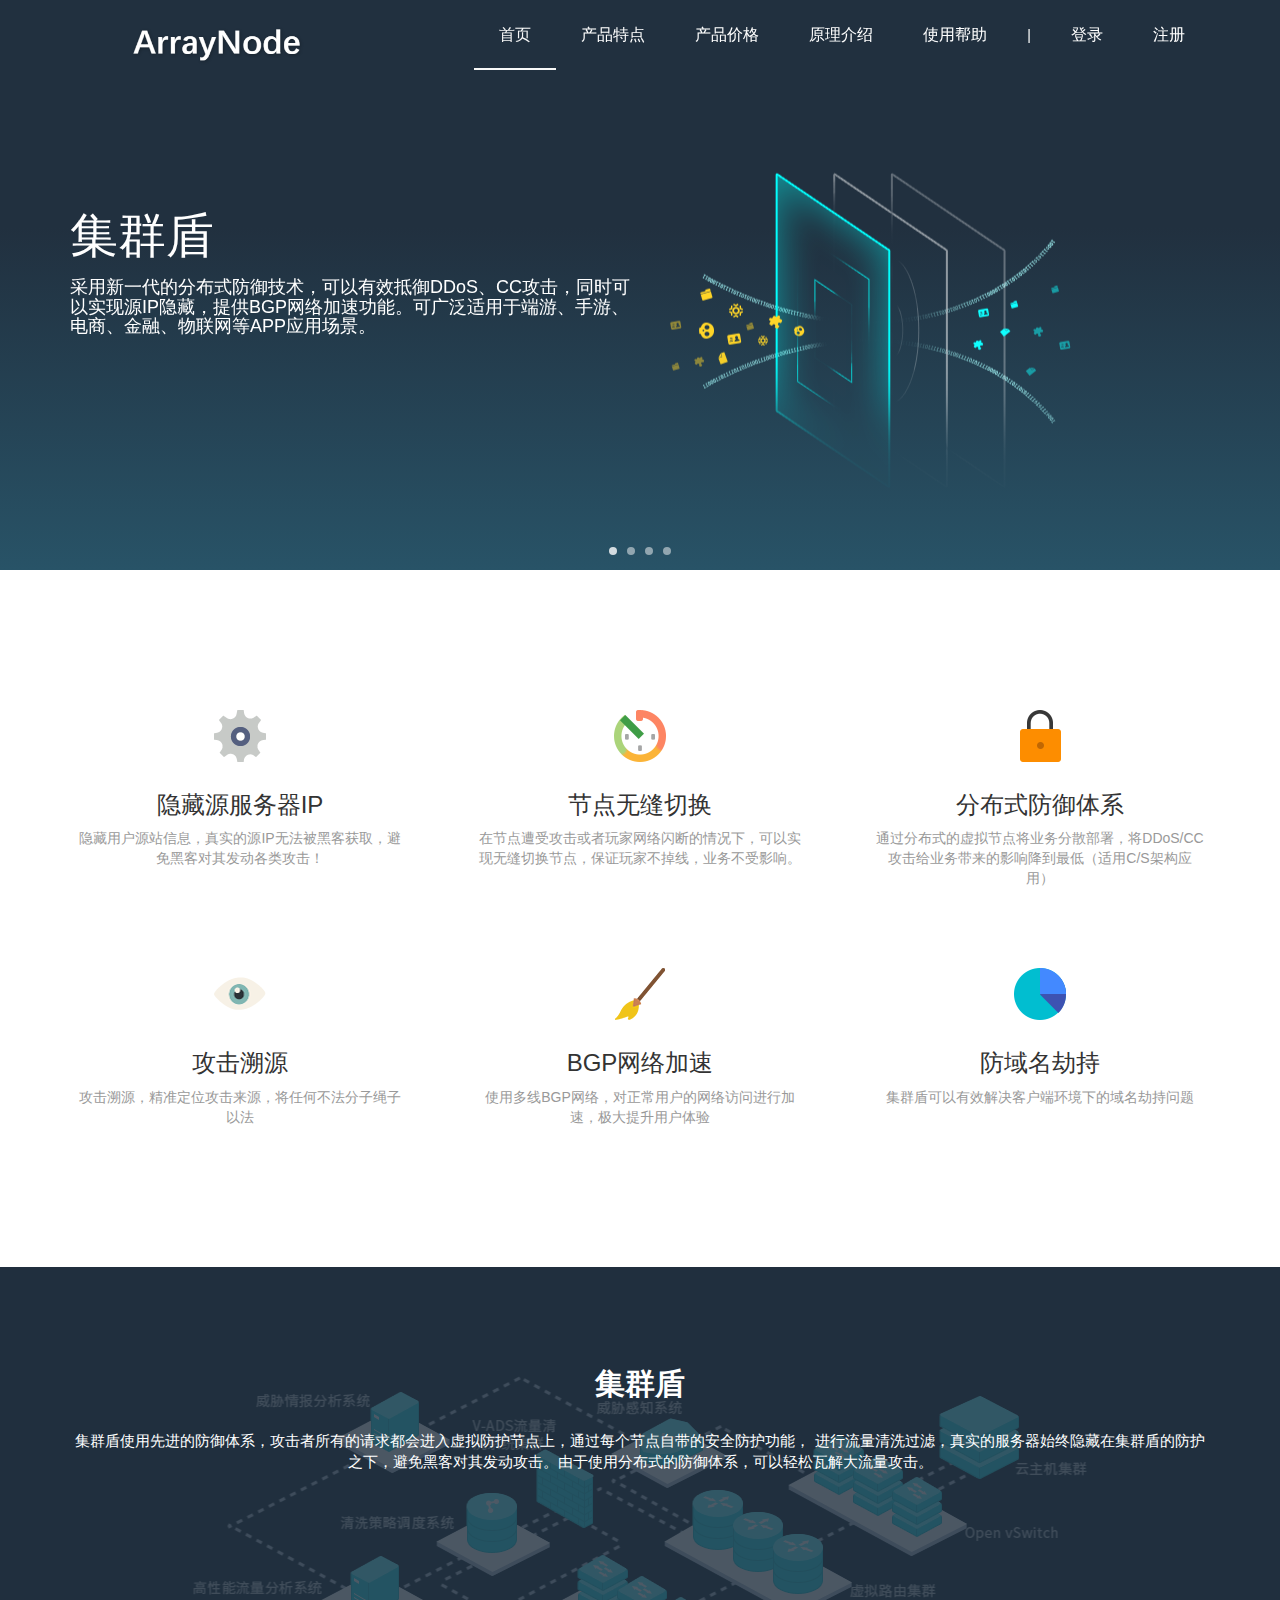
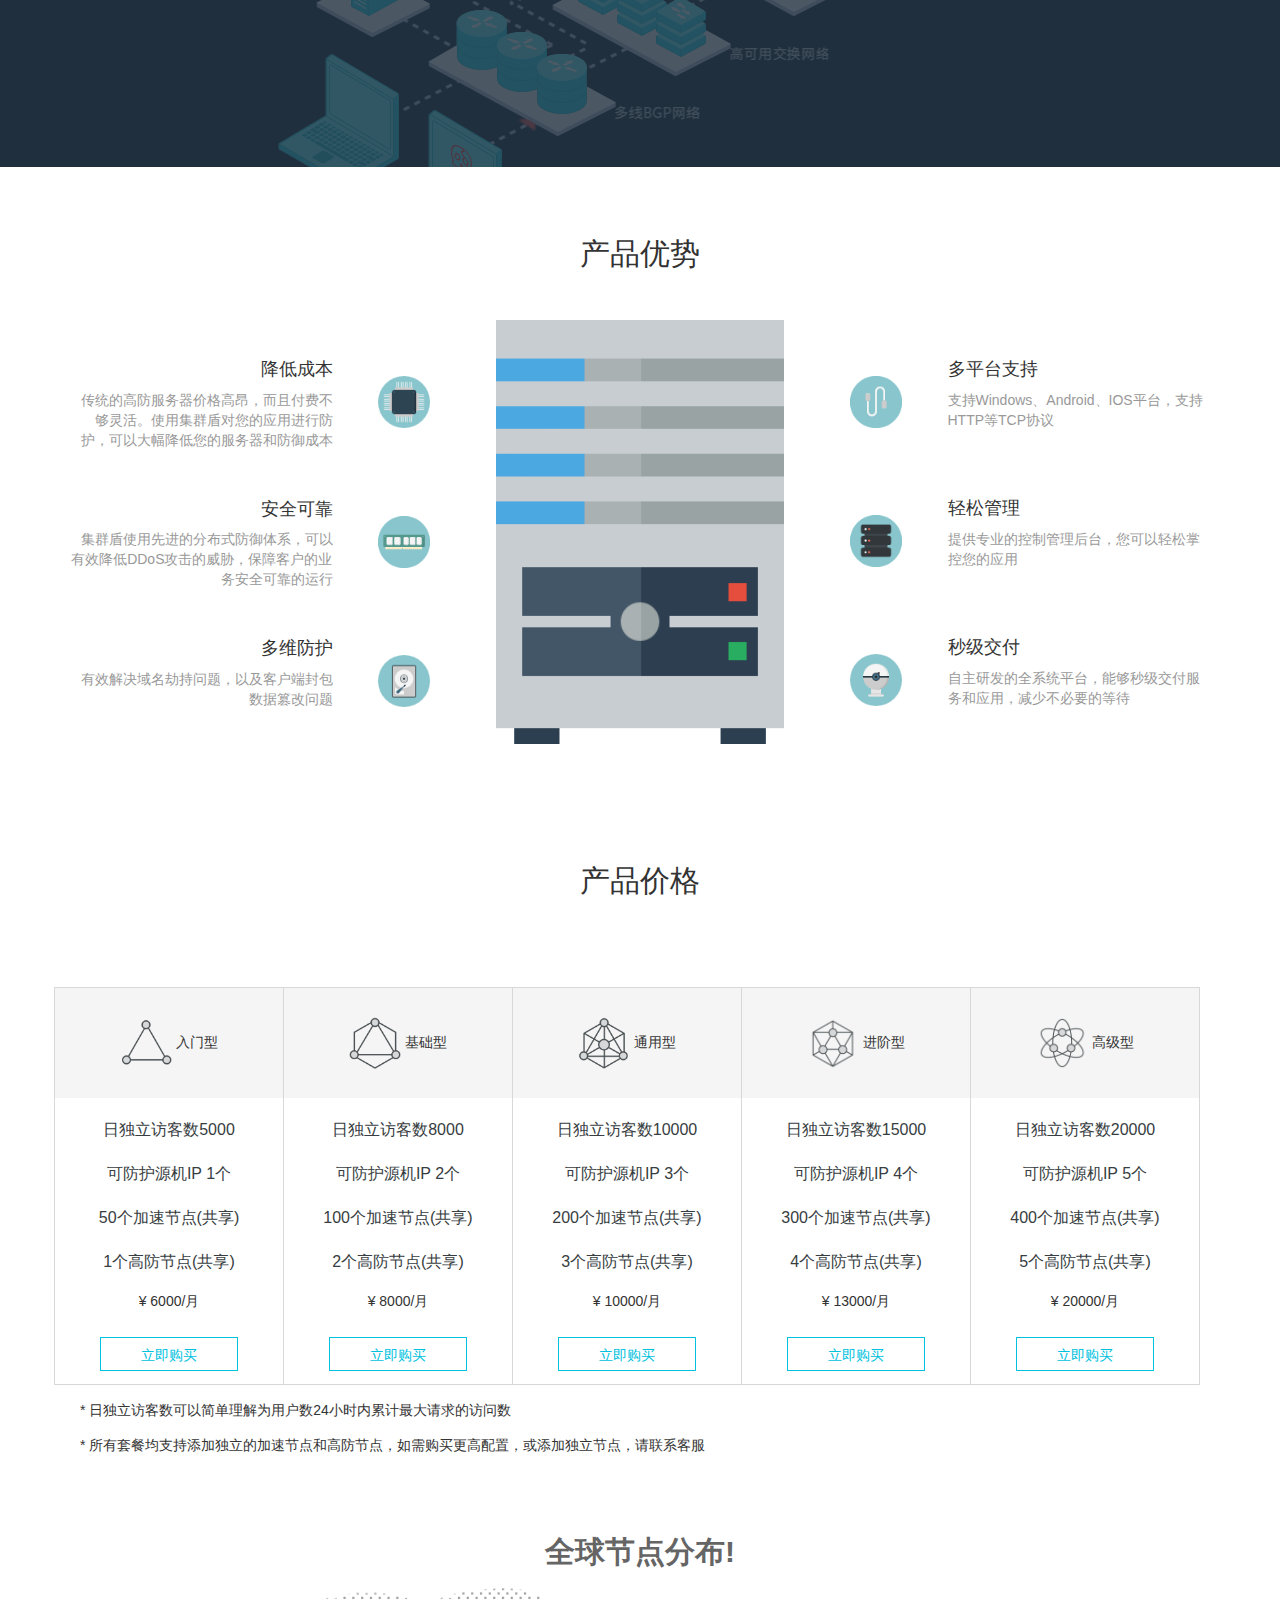
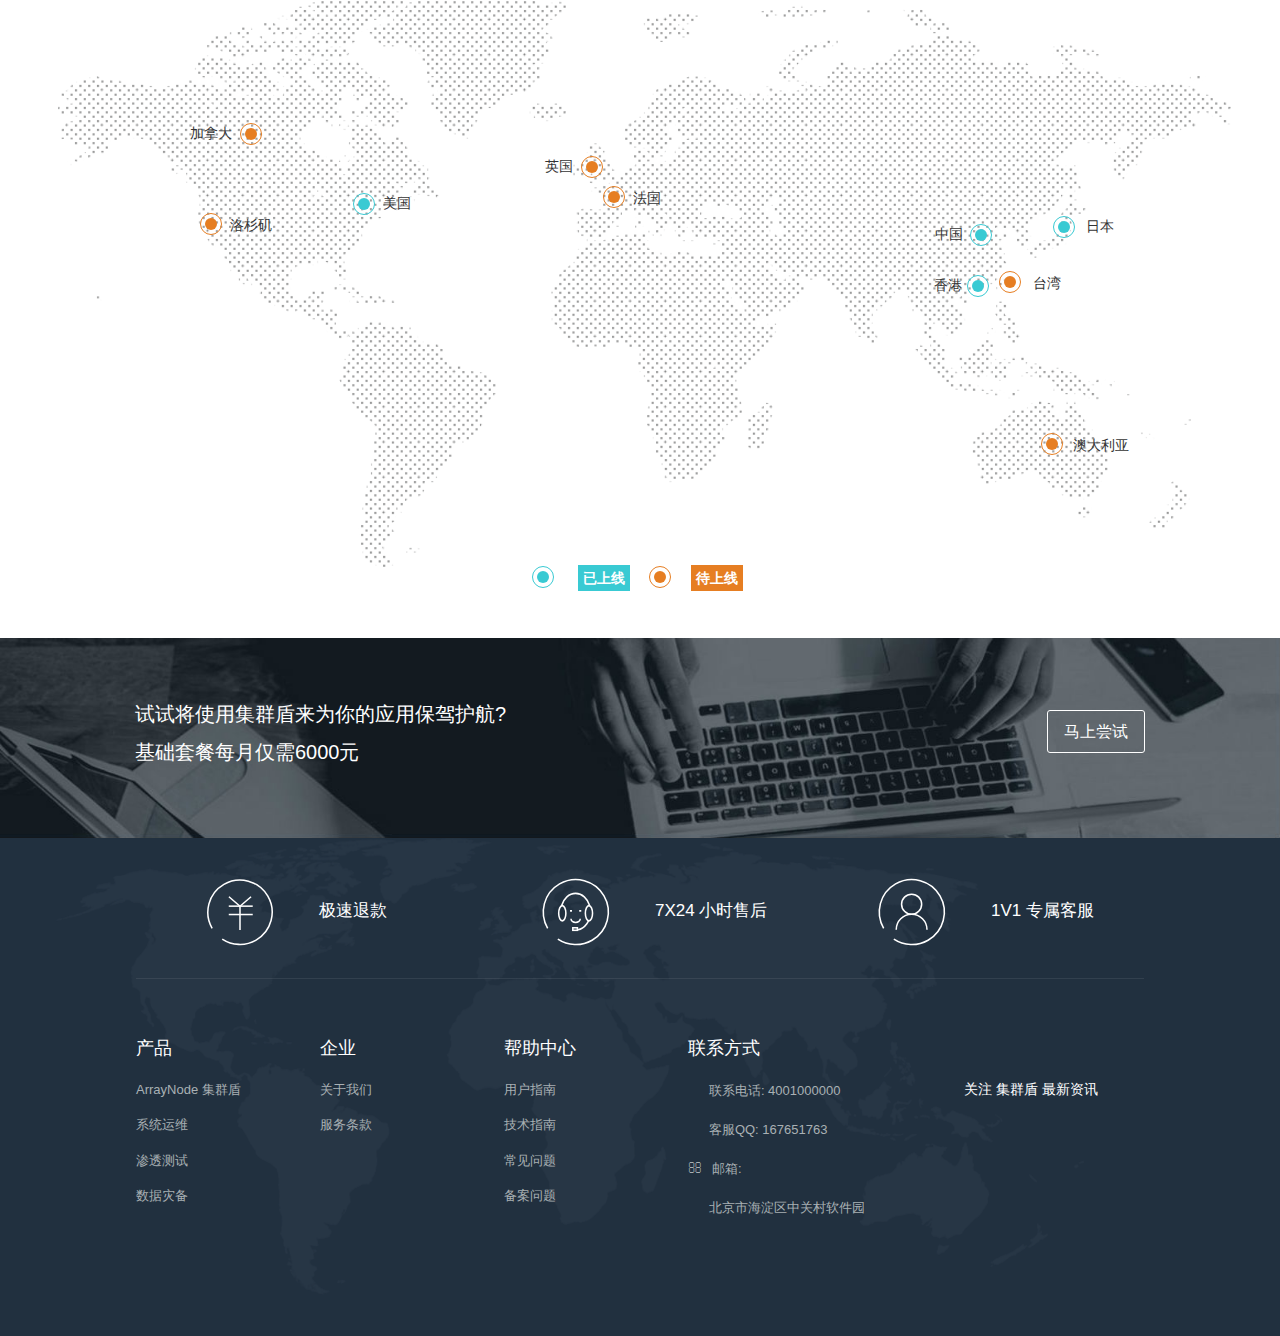
==== commit 8085aa50: "Update index.html" ====
--- a/index.html
+++ b/index.html
@@ -80,7 +80,7 @@
 <div class="container">
 <h2 style="position: relative;top: 110px;">集群盾</h2>
 <h4 style="position: relative;top: 115px;width:50%; word-break:break-all; ">
-采用新一代的分布式防御技术，可以有效抵御DDoS、CC攻击，同时可以实现源IP隐藏，提供BGP网络加速功能。可广泛适用于端游、手游、页游等应用场景。
+采用新一代的分布式防御技术，可以有效抵御DDoS、CC攻击，同时可以实现源IP隐藏，提供BGP网络加速功能。可广泛适用于端游、手游、电商、金融、物联网等APP应用场景。
 </h4>
 </div>
 </div>
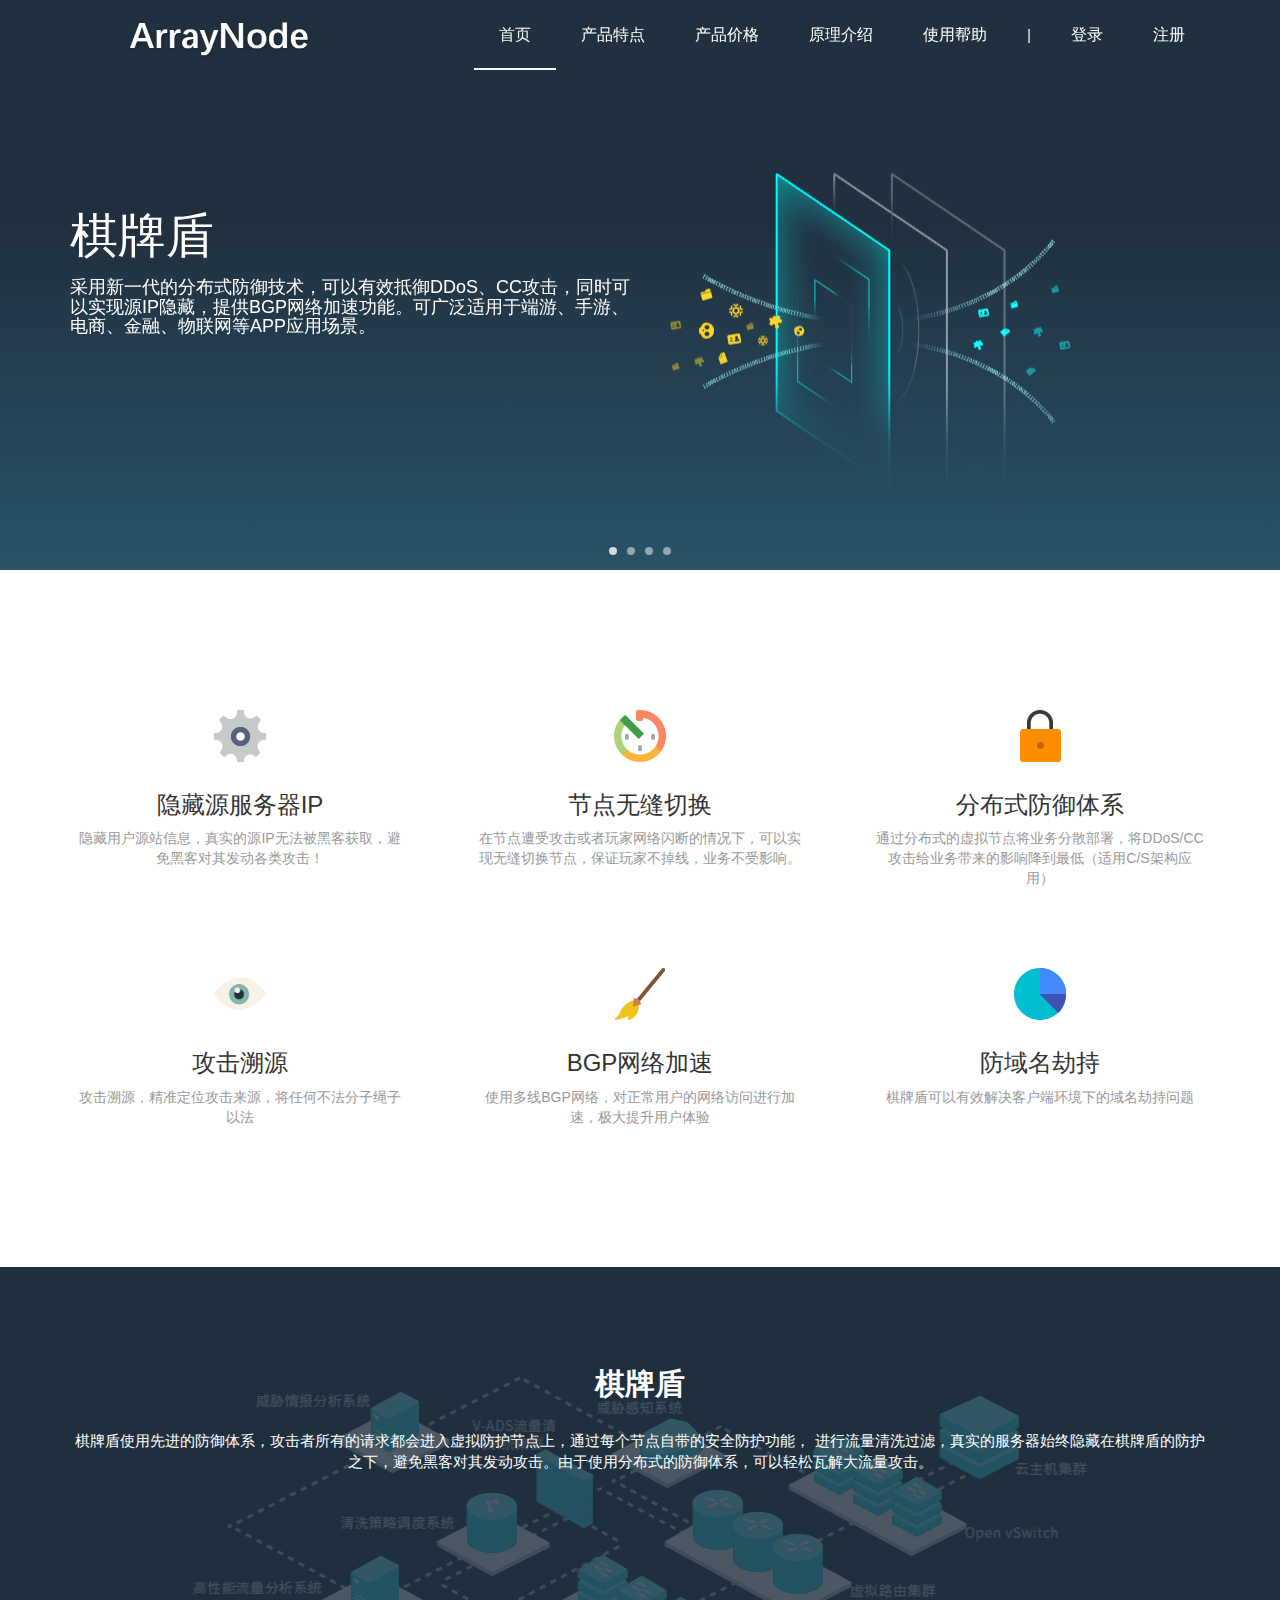
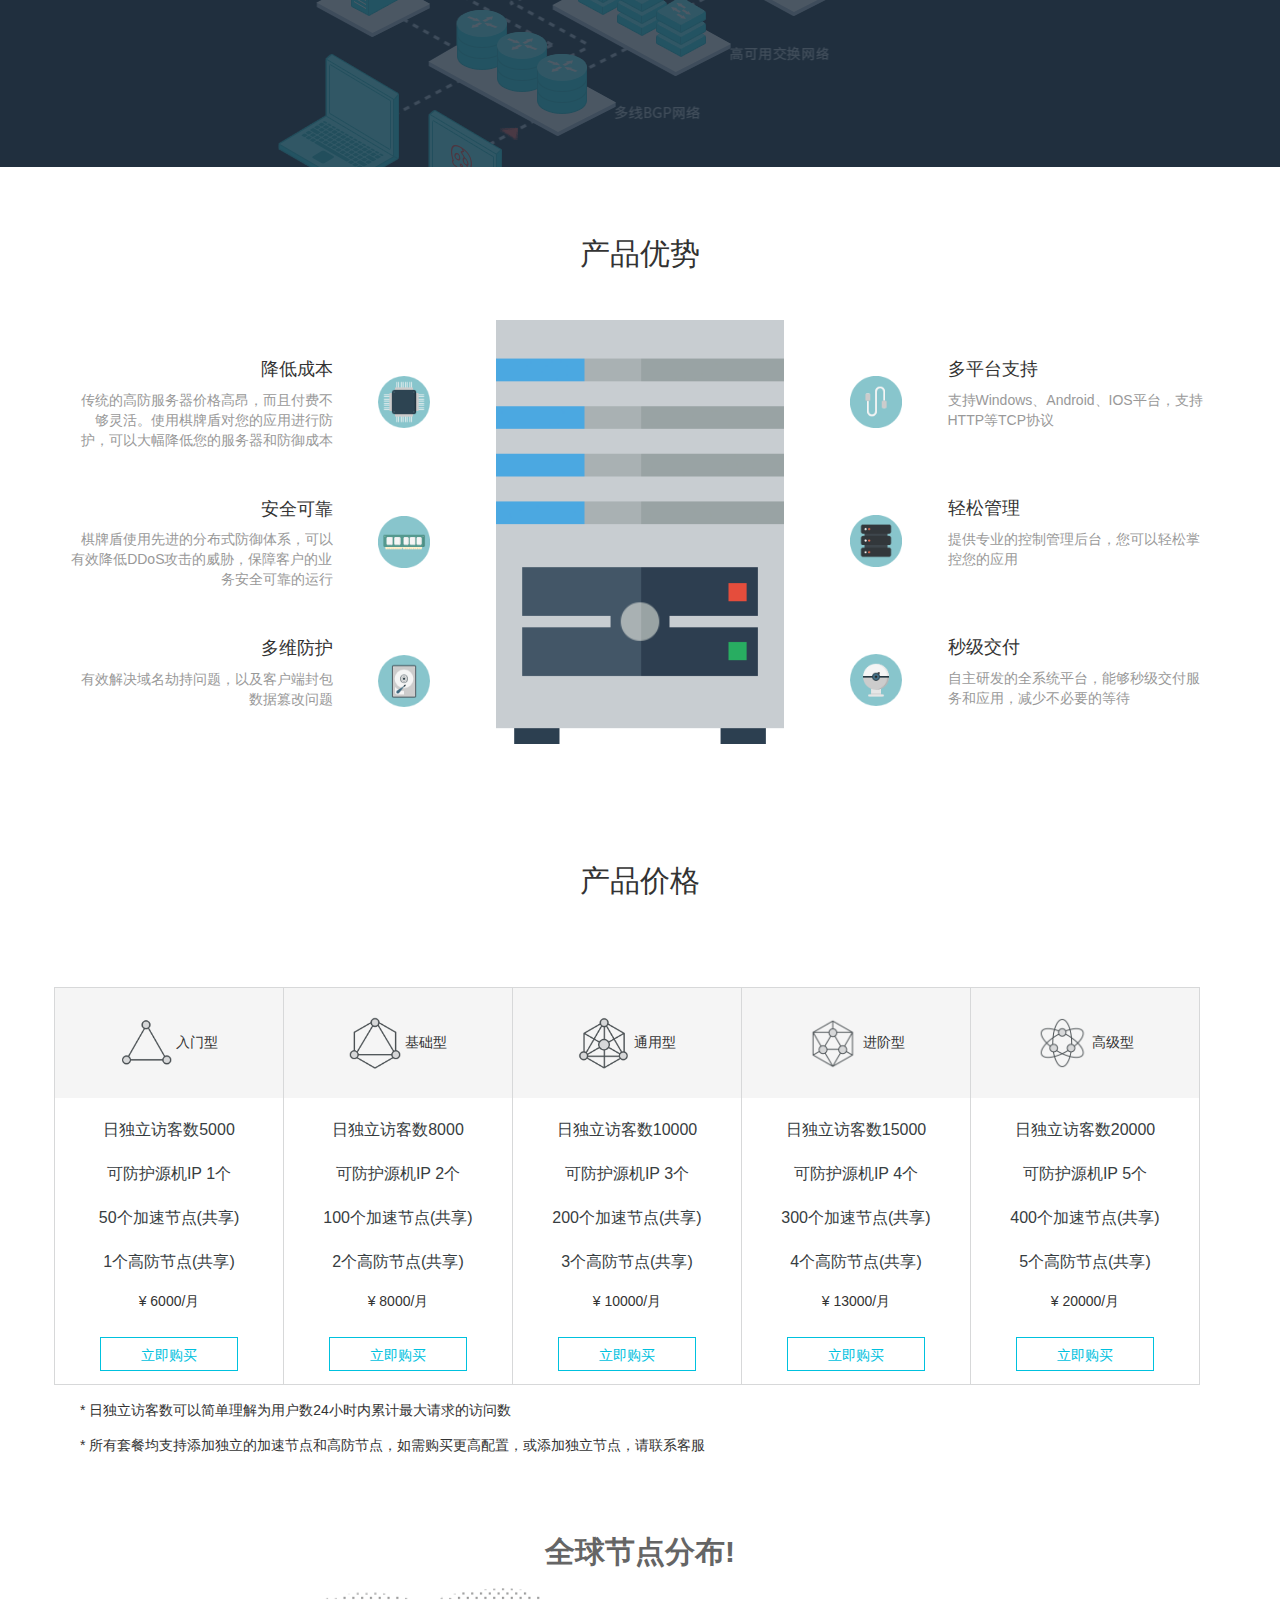
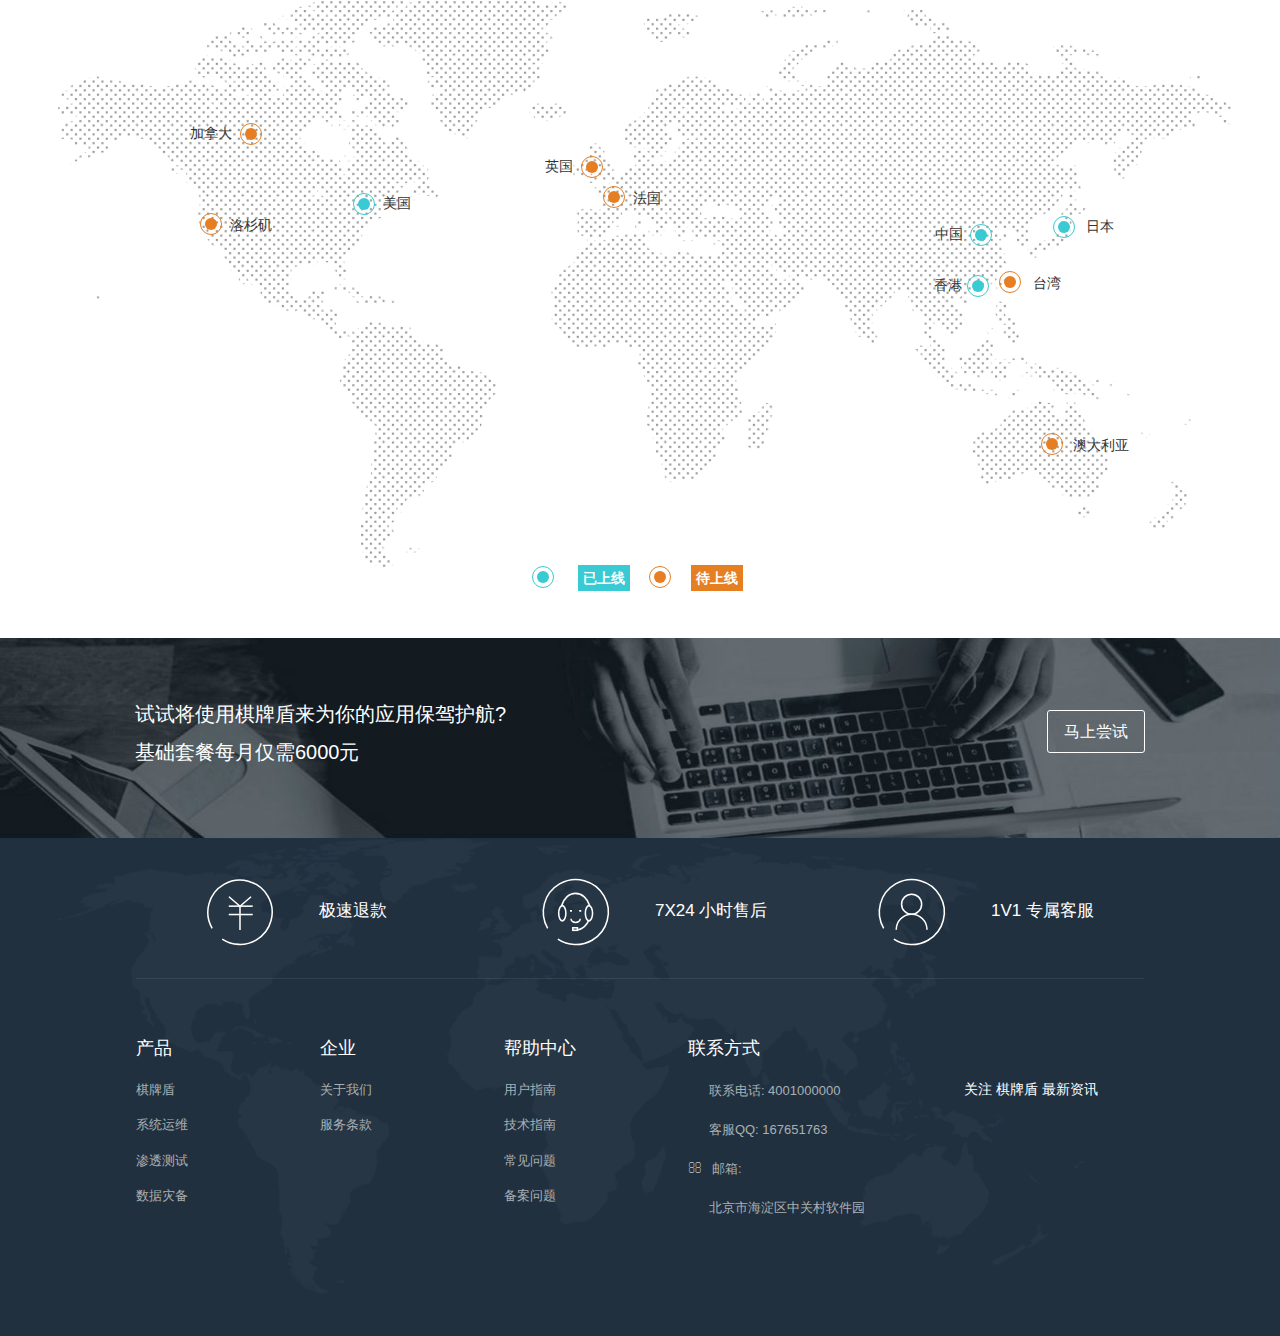
==== commit d66756ac: "Update index.html" ====
--- a/index.html
+++ b/index.html
@@ -8,7 +8,7 @@
 <meta name="author" content="" />
 <meta name="description" content="云盾 应用级DDoS防御 高防服务器 高防服务器租用 高防云服务器 防御服务器 服务器防御 游戏高防 棋牌高防 高防游戏服务器 游戏服务器 棋牌服务器 云防护 游戏DDoS防御 应用级DDoS防御 防攻击服务器" />
 <meta name="keywords" content="高防服务器,高防服务器租用,高防云服务器,防御服务器,服务器防御,游戏高防,棋牌高防,高防游戏服务器,游戏服务器,棋牌服务器,云防护,游戏DDoS防御,应用级DDoS防御,防攻击服务器" />
-<title>集群盾 - 新一代抗DDoS产品_无视DDoS攻击_隐藏IP_BGP加速_告别传统高防</title>
+<title>棋牌盾 - 新一代抗DDoS产品_无视DDoS攻击_隐藏IP_BGP加速_告别传统高防</title>
 <!--[if IE ]>
         <link rel="stylesheet" type="text/css" href="/static/index/ie.css" />
         <script src="/static/index/jquery.min.js"></script>
@@ -78,7 +78,7 @@
 <div class="swiper-slide " style="background: url('static/index/V-ADS.png') no-repeat;background-position: 50% 58%;">
 <div class="swiper-content text-white">
 <div class="container">
-<h2 style="position: relative;top: 110px;">集群盾</h2>
+<h2 style="position: relative;top: 110px;">棋牌盾</h2>
 <h4 style="position: relative;top: 115px;width:50%; word-break:break-all; ">
 采用新一代的分布式防御技术，可以有效抵御DDoS、CC攻击，同时可以实现源IP隐藏，提供BGP网络加速功能。可广泛适用于端游、手游、电商、金融、物联网等APP应用场景。
 </h4>
@@ -97,7 +97,7 @@
 <div class="swiper-content text-white">
 <div class="container">
 <h2 style="position: relative;top: 120px;">性价比高，防御效果好！</h2>
-<h4 style="position: relative;top:125px;width:50%; word-break:break-all;">和传统高防服务器相比，集群盾具有明显的高性价比，在遭受DDoS攻击时，云防体系也比传统的单点防御有更好的防御效果！</h4>
+<h4 style="position: relative;top:125px;width:50%; word-break:break-all;">和传统高防服务器相比，棋牌盾具有明显的高性价比，在遭受DDoS攻击时，云防体系也比传统的单点防御有更好的防御效果！</h4>
 </div>
 </div>
 </div>
@@ -174,7 +174,7 @@
 <img src="static/index/sys.png" alt="">
 <h3>防域名劫持</h3>
 <p class="description">
-集群盾可以有效解决客户端环境下的域名劫持问题
+棋牌盾可以有效解决客户端环境下的域名劫持问题
 </p>
 </div>
 </div>
@@ -185,9 +185,9 @@
 <section class="section defense text-center p-t-0 p-b-0">
 <div class=" vads"></div>
 <div class="container">
-<h2 class="section-title text-center">集群盾</h2>
-<p class="text-center m-t-30">集群盾使用先进的防御体系，攻击者所有的请求都会进入虚拟防护节点上，通过每个节点自带的安全防护功能，
-进行流量清洗过滤，真实的服务器始终隐藏在集群盾的防护之下，避免黑客对其发动攻击。由于使用分布式的防御体系，可以轻松瓦解大流量攻击。</p>
+<h2 class="section-title text-center">棋牌盾</h2>
+<p class="text-center m-t-30">棋牌盾使用先进的防御体系，攻击者所有的请求都会进入虚拟防护节点上，通过每个节点自带的安全防护功能，
+进行流量清洗过滤，真实的服务器始终隐藏在棋牌盾的防护之下，避免黑客对其发动攻击。由于使用分布式的防御体系，可以轻松瓦解大流量攻击。</p>
 </div>
 </section>
 <section class="section feature p-b-50">
@@ -202,7 +202,7 @@
 <div class="col-xs-9">
 <div>
 <h4>降低成本</h4>
-<p>传统的高防服务器价格高昂，而且付费不够灵活。使用集群盾对您的应用进行防护，可以大幅降低您的服务器和防御成本</p>
+<p>传统的高防服务器价格高昂，而且付费不够灵活。使用棋牌盾对您的应用进行防护，可以大幅降低您的服务器和防御成本</p>
 </div>
 </div>
 <div class="col-xs-3 item-icon">
@@ -215,7 +215,7 @@
 <div class="col-xs-9">
 <div>
 <h4>安全可靠</h4>
-<p>集群盾使用先进的分布式防御体系，可以有效降低DDoS攻击的威胁，保障客户的业务安全可靠的运行</p>
+<p>棋牌盾使用先进的分布式防御体系，可以有效降低DDoS攻击的威胁，保障客户的业务安全可靠的运行</p>
 </div>
 </div>
 <div class="col-xs-3 item-icon">
@@ -405,7 +405,7 @@
 <div class="container ">
 <div class="row">
 <div class="col-xs-6 wow bounceInLeft" data-wow-duration="1.5s">
-<p>试试将使用集群盾来为你的应用保驾护航?</p>
+<p>试试将使用棋牌盾来为你的应用保驾护航?</p>
 <p>基础套餐每月仅需6000元</p>
 </div>
 <div class="col-xs-6 m-t-10 wow bounceInRight" data-wow-duration="1.5s">
@@ -440,7 +440,7 @@
 <input type="checkbox" id="product">
 <label for="product"><h3 class="footer-title">产品</h3></label>
 <ul class="list-unstyled">
-<li><a href="index.html#">ArrayNode 集群盾</a></li>
+<li><a href="index.html#">棋牌盾</a></li>
 <li><a href="index.html#">系统运维</a></li>
 <li><a href="index.html#">渗透测试</a></li>
 <li><a href="index.html#">数据灾备</a></li>
@@ -486,7 +486,7 @@
 <label for="qrcode">
 <h3 class="footer-title">&nbsp;</h3></label>
 <ul class="list-unstyled">
-<li>关注 集群盾 最新资讯</li>
+<li>关注 棋牌盾 最新资讯</li>
 <li><i class="fa fa-weibo fa-lg"></i> <i class="fa fa-wechat fa-lg"></i></li>
 </ul>
 </div>
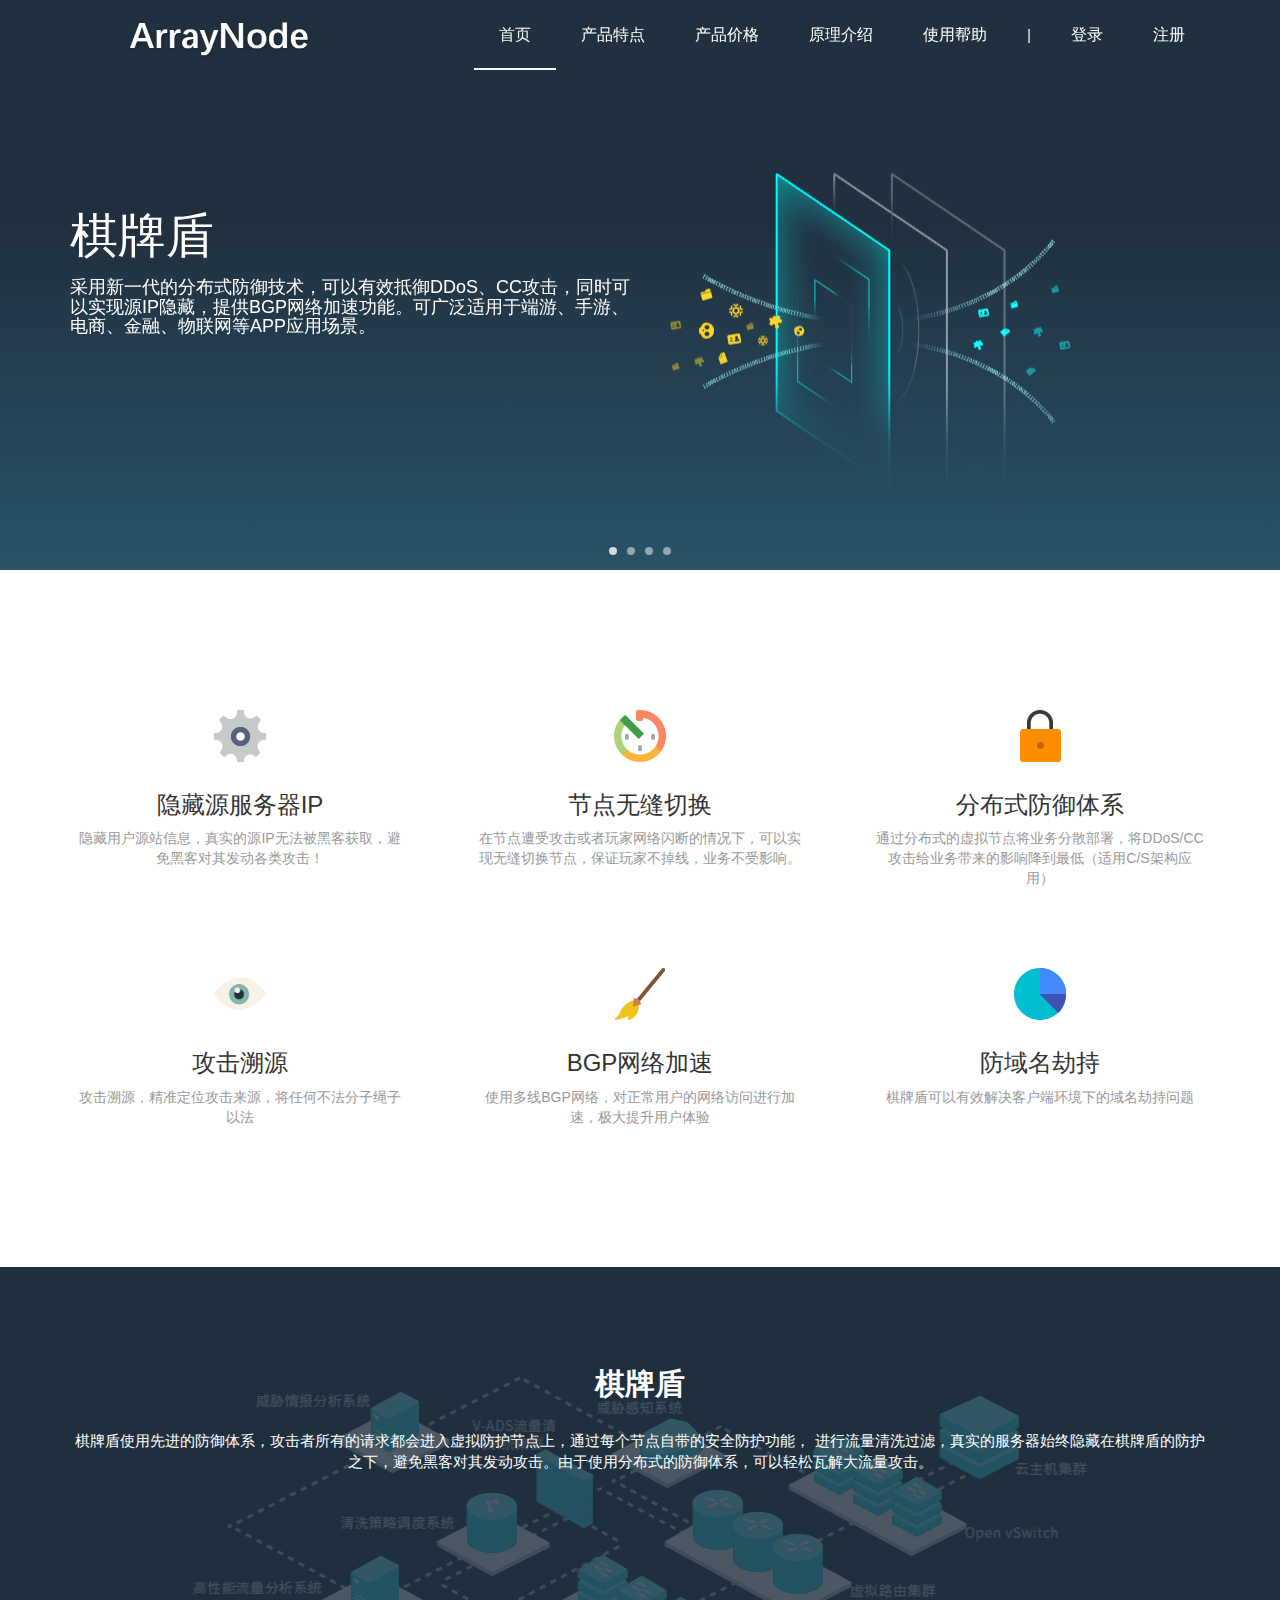
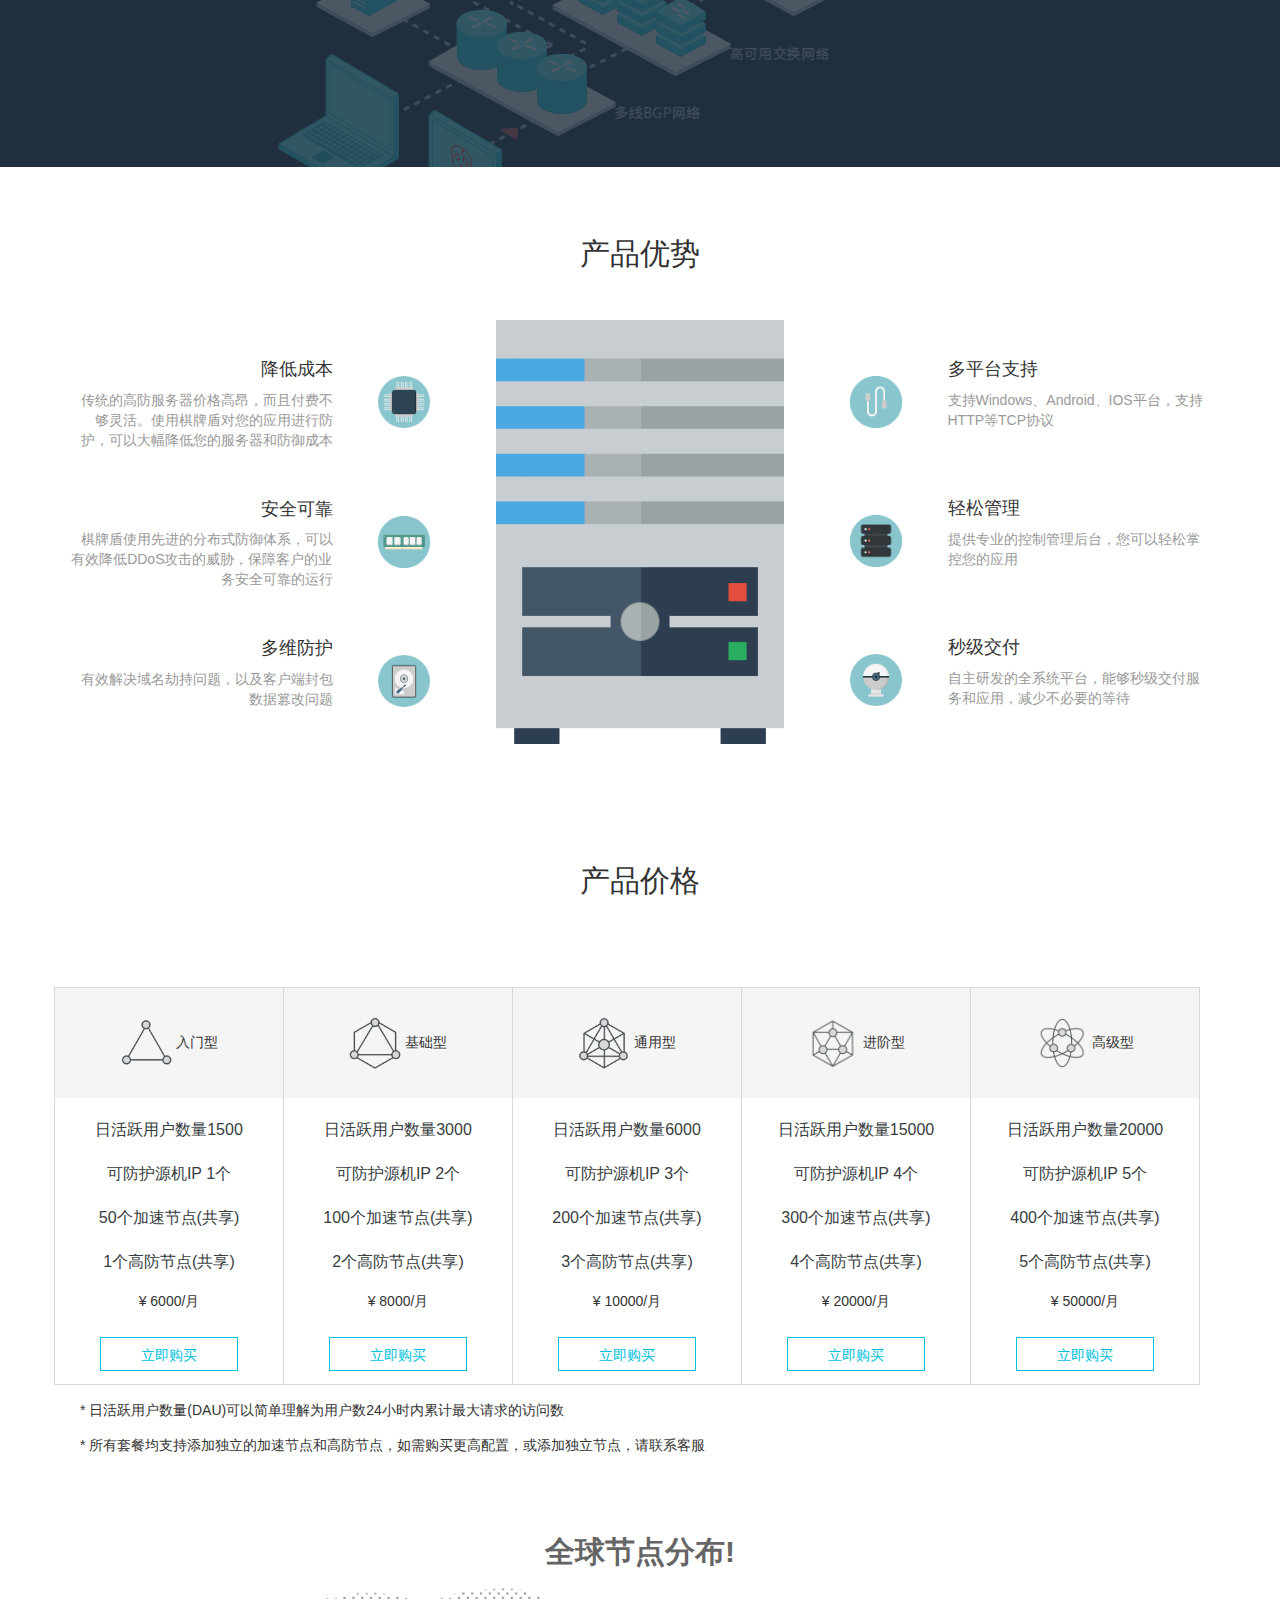
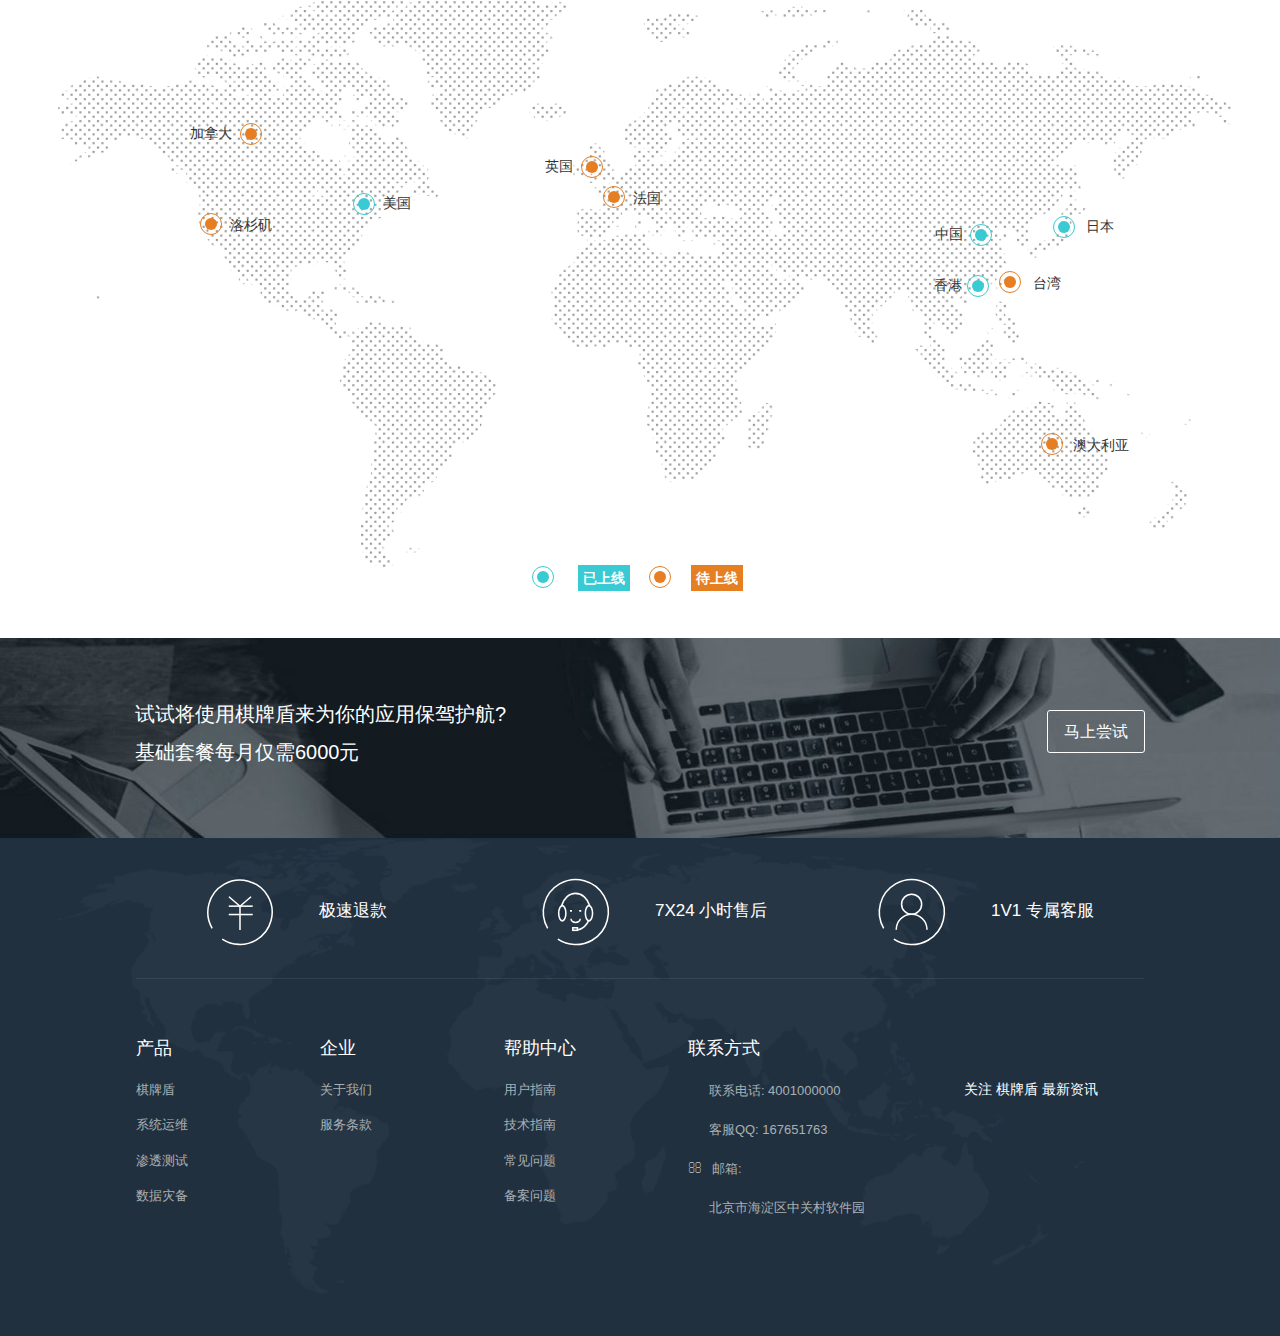
==== commit 487d91c1: "Update index.html" ====
--- a/index.html
+++ b/index.html
@@ -293,7 +293,7 @@
 <img src="static/index/suite1.png">
 <span>入门型</span>
 </div>
-<p class="pz">日独立访客数5000</p>
+<p class="pz">日活跃用户数量1500</p>
 <p class="pz">可防护源机IP 1个</p>
 <p class="pz">50个加速节点(共享)</p>
 <p class="pz">1个高防节点(共享)</p>
@@ -305,7 +305,7 @@
 <img src="static/index/suite2.png">
 <span>基础型</span>
 </div>
-<p class="pz">日独立访客数8000</p>
+<p class="pz">日活跃用户数量3000</p>
 <p class="pz">可防护源机IP 2个</p>
 <p class="pz">100个加速节点(共享)</p>
 <p class="pz">2个高防节点(共享)</p>
@@ -317,7 +317,7 @@
 <img src="static/index/suite3.png">
 <span>通用型</span>
 </div>
-<p class="pz">日独立访客数10000</p>
+<p class="pz">日活跃用户数量6000</p>
 <p class="pz">可防护源机IP 3个</p>
 <p class="pz">200个加速节点(共享)</p>
 <p class="pz">3个高防节点(共享)</p>
@@ -329,11 +329,11 @@
 <img src="static/index/suite4.png">
 <span>进阶型</span>
 </div>
-<p class="pz">日独立访客数15000</p>
+<p class="pz">日活跃用户数量15000</p>
 <p class="pz">可防护源机IP 4个</p>
 <p class="pz">300个加速节点(共享)</p>
 <p class="pz">4个高防节点(共享)</p>
-<p class="pri"><span>¥ 13000</span>/月</p>
+<p class="pri"><span>¥ 20000</span>/月</p>
 <a class="buy" href="login.html">立即购买</a>
 </li>
 <li>
@@ -341,16 +341,16 @@
 <img src="static/index/suite5.png">
 <span>高级型</span>
 </div>
-<p class="pz">日独立访客数20000</p>
+<p class="pz">日活跃用户数量20000</p>
 <p class="pz">可防护源机IP 5个</p>
  <p class="pz">400个加速节点(共享)</p>
 <p class="pz">5个高防节点(共享)</p>
-<p class="pri"><span>¥ 20000</span>/月</p>
+<p class="pri"><span>¥ 50000</span>/月</p>
 <a class="buy" href="login.html">立即购买</a>
 </li>
 </ul>
 </div>
-<div class="row m-l-10 m-t-15">* 日独立访客数可以简单理解为用户数24小时内累计最大请求的访问数</div>
+<div class="row m-l-10 m-t-15">* 日活跃用户数量(DAU)可以简单理解为用户数24小时内累计最大请求的访问数</div>
 <div class="row m-l-10 m-t-15">* 所有套餐均支持添加独立的加速节点和高防节点，如需购买更高配置，或添加独立节点，请联系客服 </div>
 </div>
 </div>
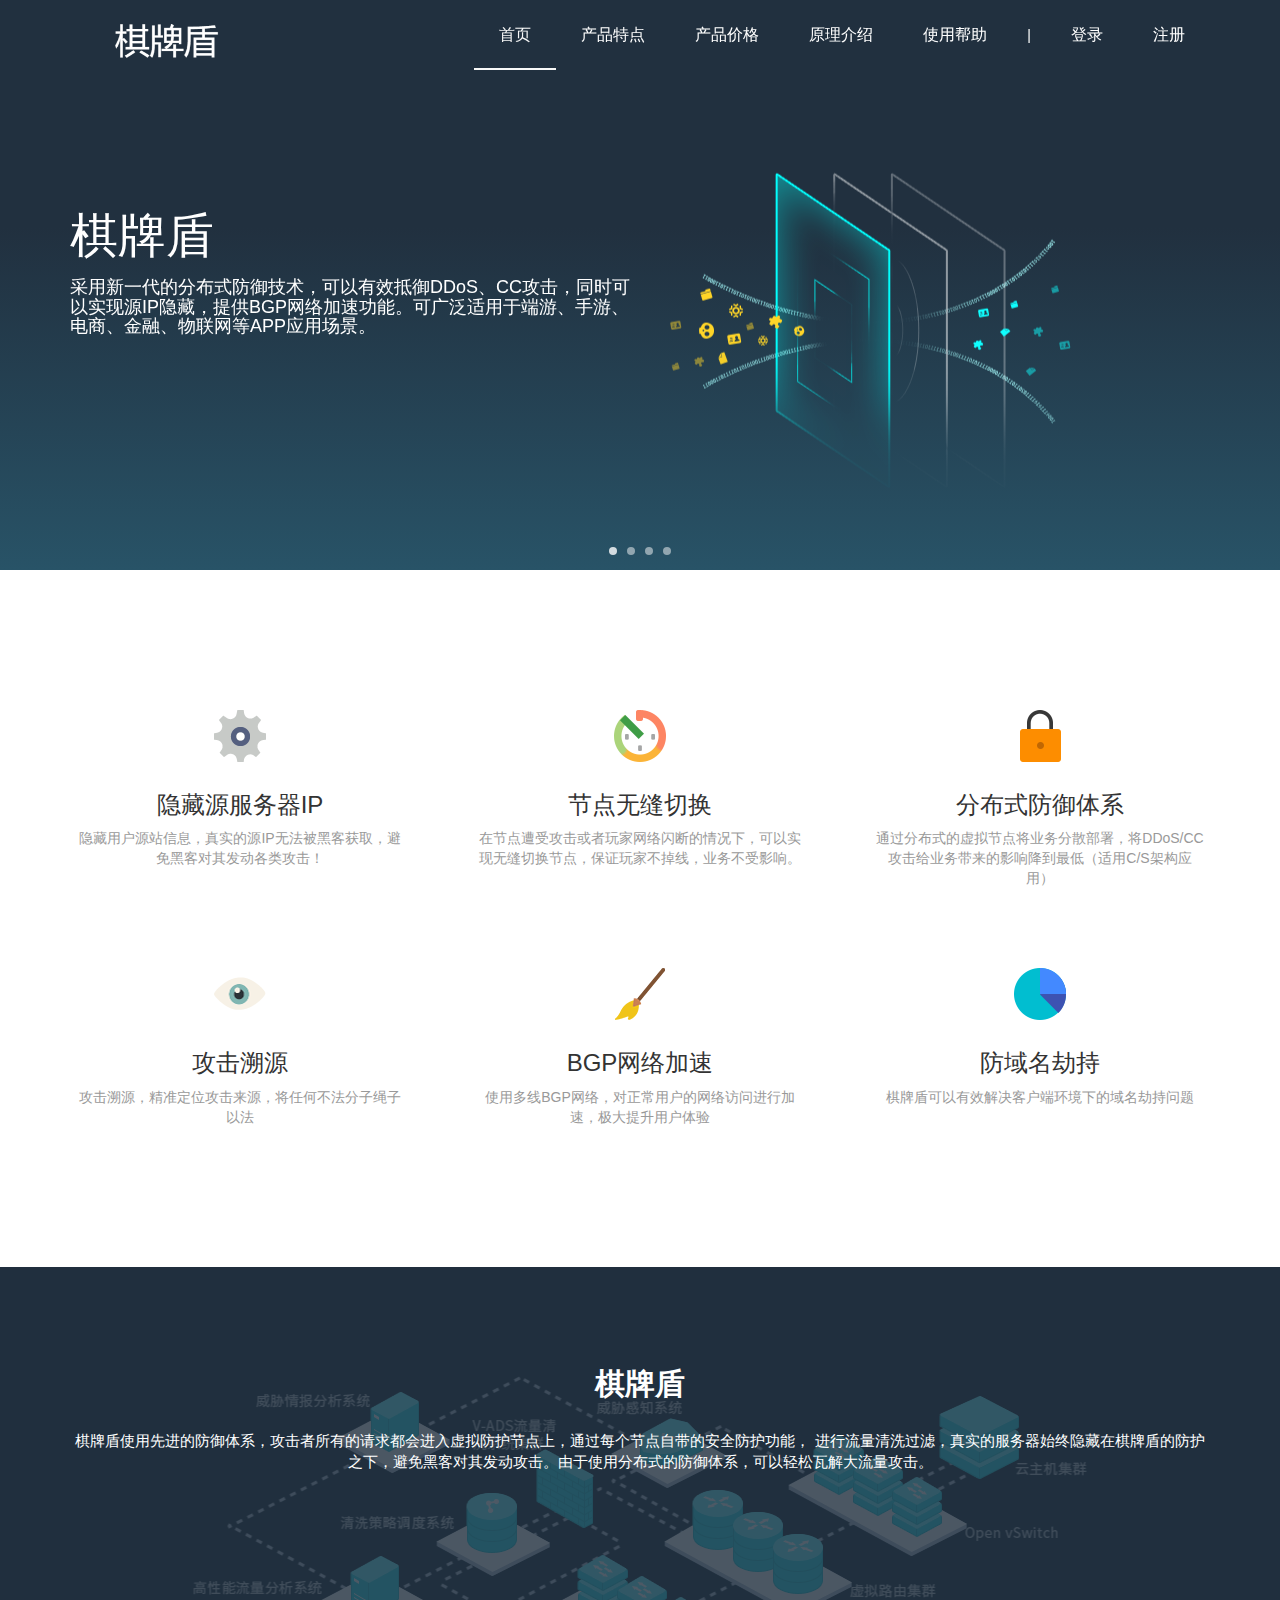
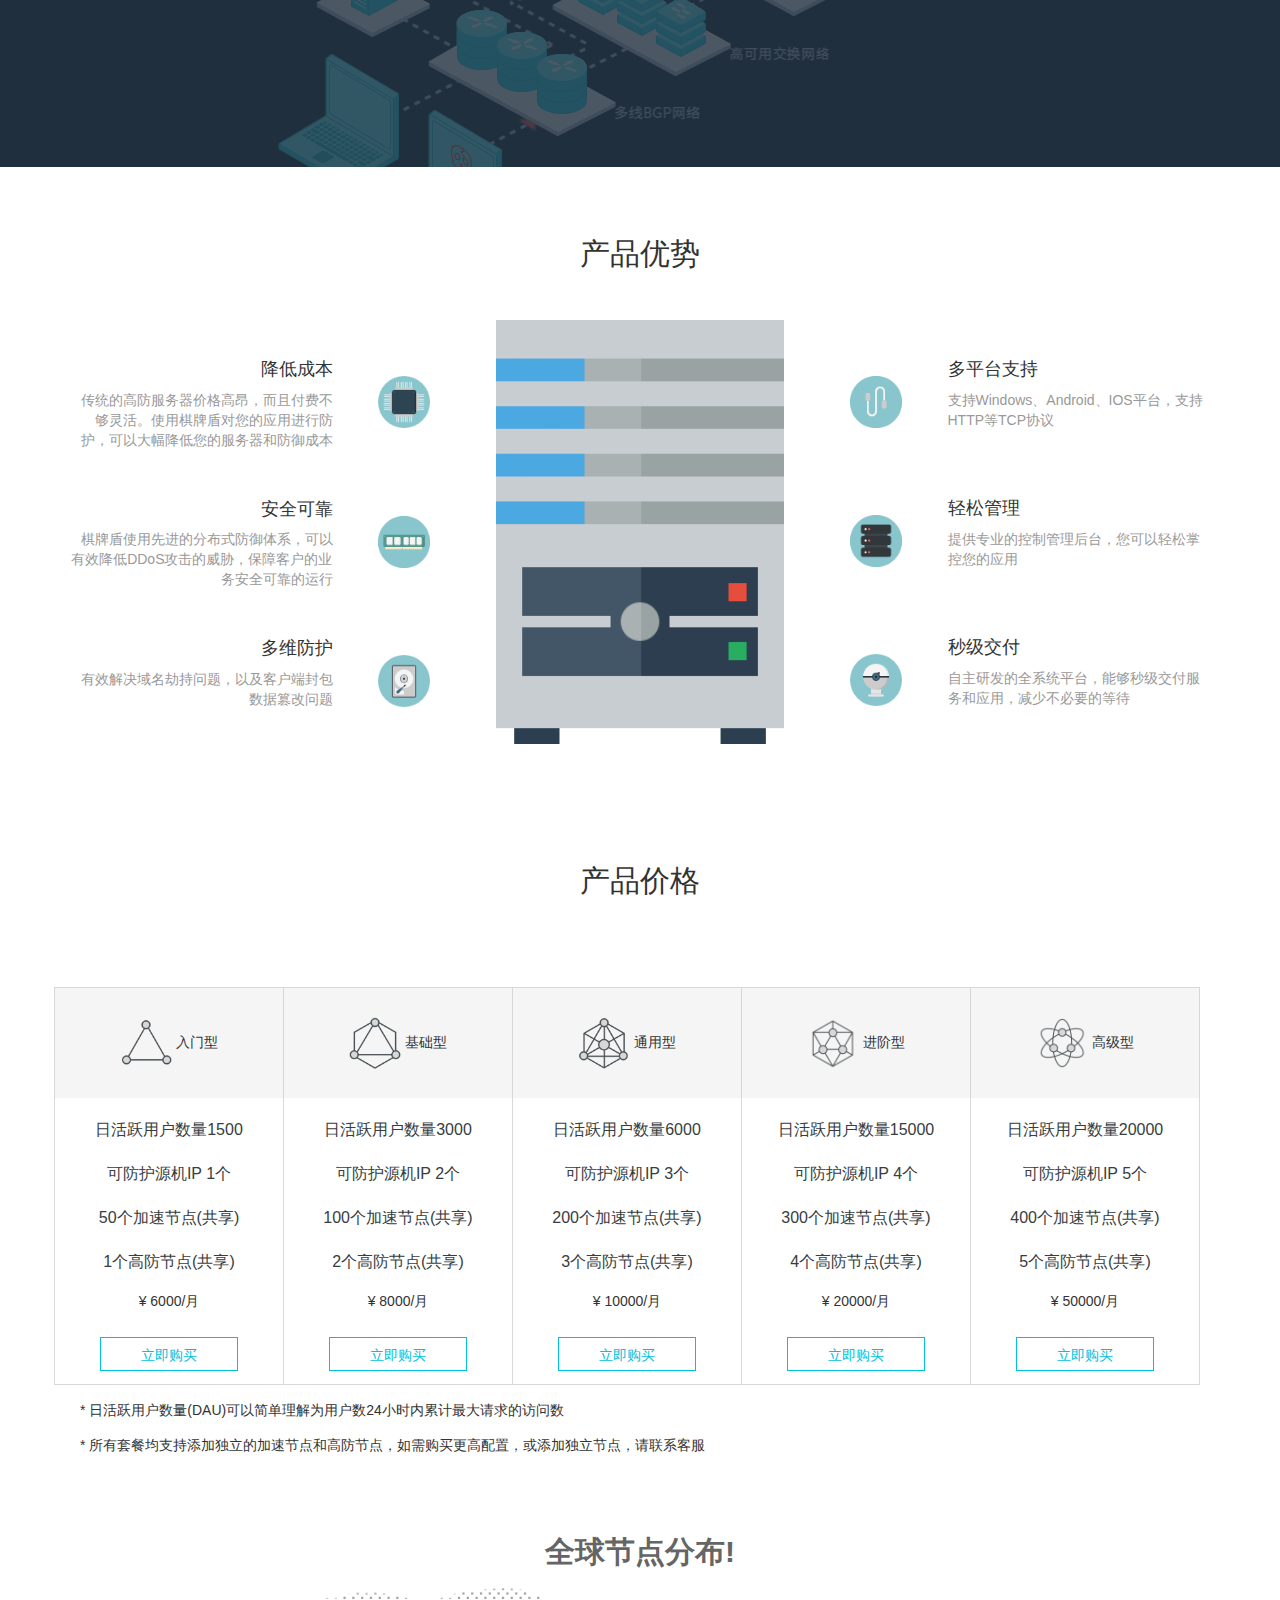
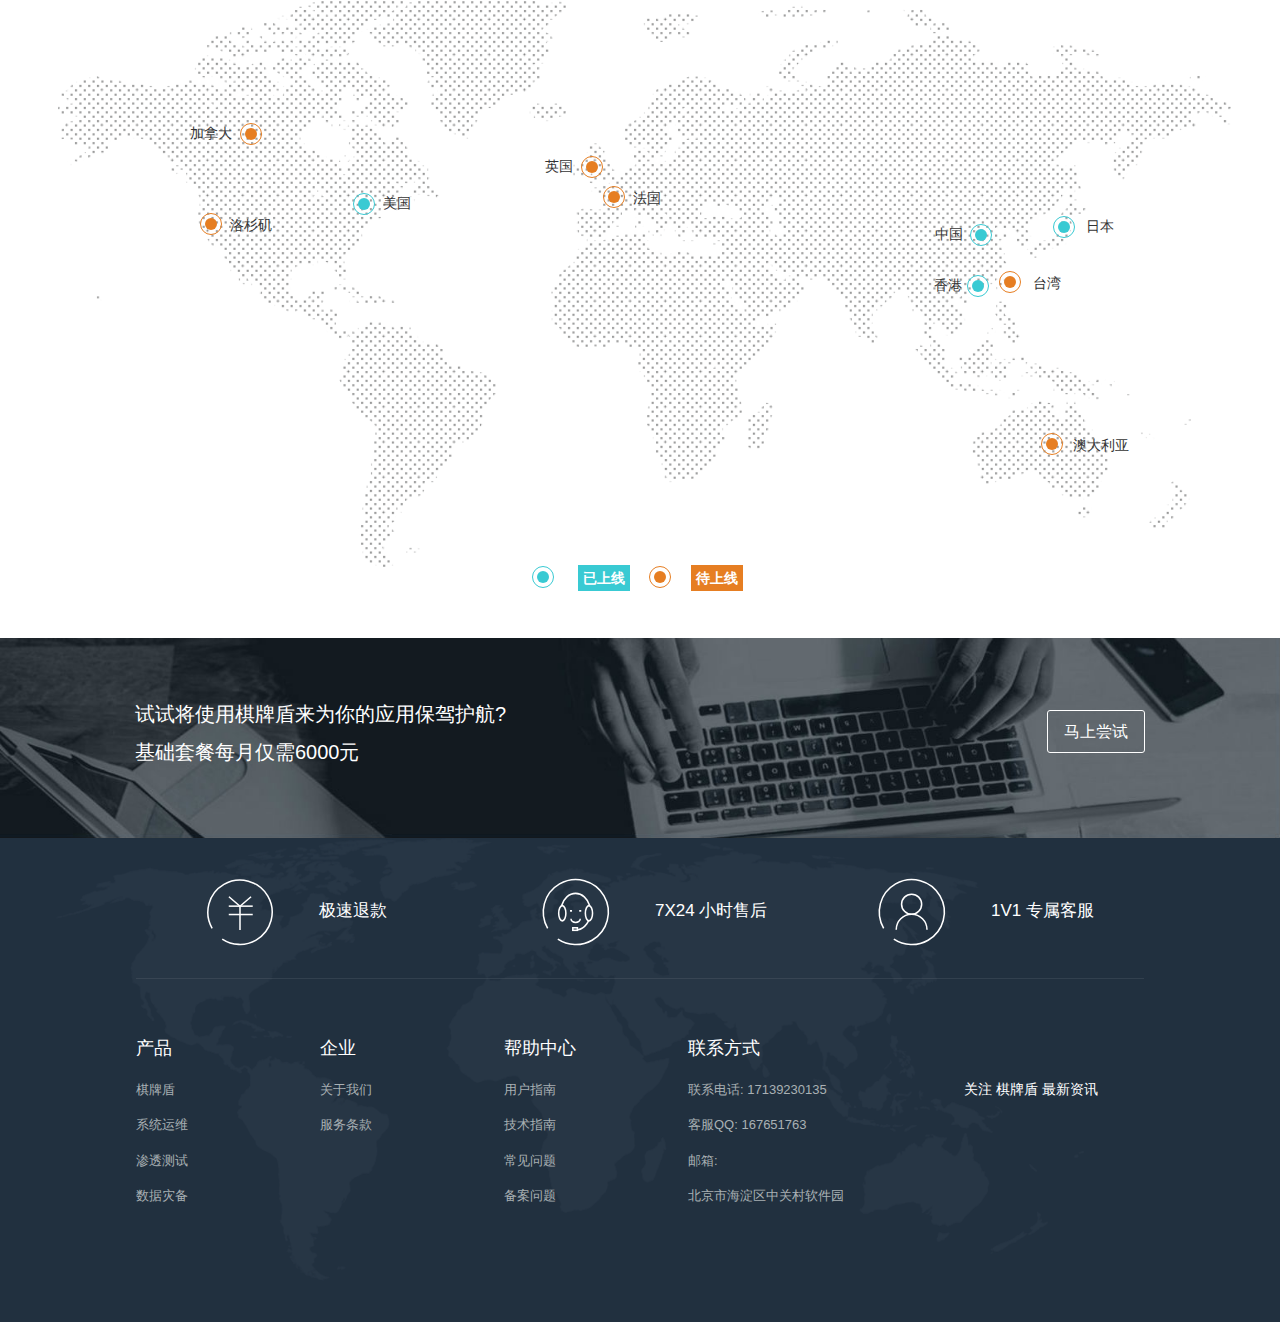
==== commit d1d55243: "Update index.html" ====
--- a/index.html
+++ b/index.html
@@ -474,10 +474,10 @@
 <input type="checkbox" id="contact">
 <label for="contact"><h3 class="footer-title">联系方式</h3></label>
 <ul class="list-unstyled">
-<li><i class="fa fa-1x fa-phone"></i><a href="javascript:void(0);">联系电话: 4001000000</a></li>
-<li><i class="fa fa-1x fa-qq"></i><a href="javascript:void(0);">客服QQ: 167651763</a></li>
-<li><i class="fa fa-1x fa-envelope-o"></i><a href="javascript:void(0);">邮箱: </a></li>
-<li><i class="fa fa-1x fa-location-arrow"></i><a href="javascript:void(0);">北京市海淀区中关村软件园</a></li>
+<li><a href="index.html#">联系电话: 17139230135</a></li>
+<li><a href="index.html#">客服QQ: 167651763</a></li>
+<li><a href="index.html#">邮箱: </a></li>
+<li><a href="index.html#">北京市海淀区中关村软件园</a></li>
 </ul>
 </div>
 </div>
@@ -487,7 +487,7 @@
 <h3 class="footer-title">&nbsp;</h3></label>
 <ul class="list-unstyled">
 <li>关注 棋牌盾 最新资讯</li>
-<li><i class="fa fa-weibo fa-lg"></i> <i class="fa fa-wechat fa-lg"></i></li>
+
 </ul>
 </div>
 </div>
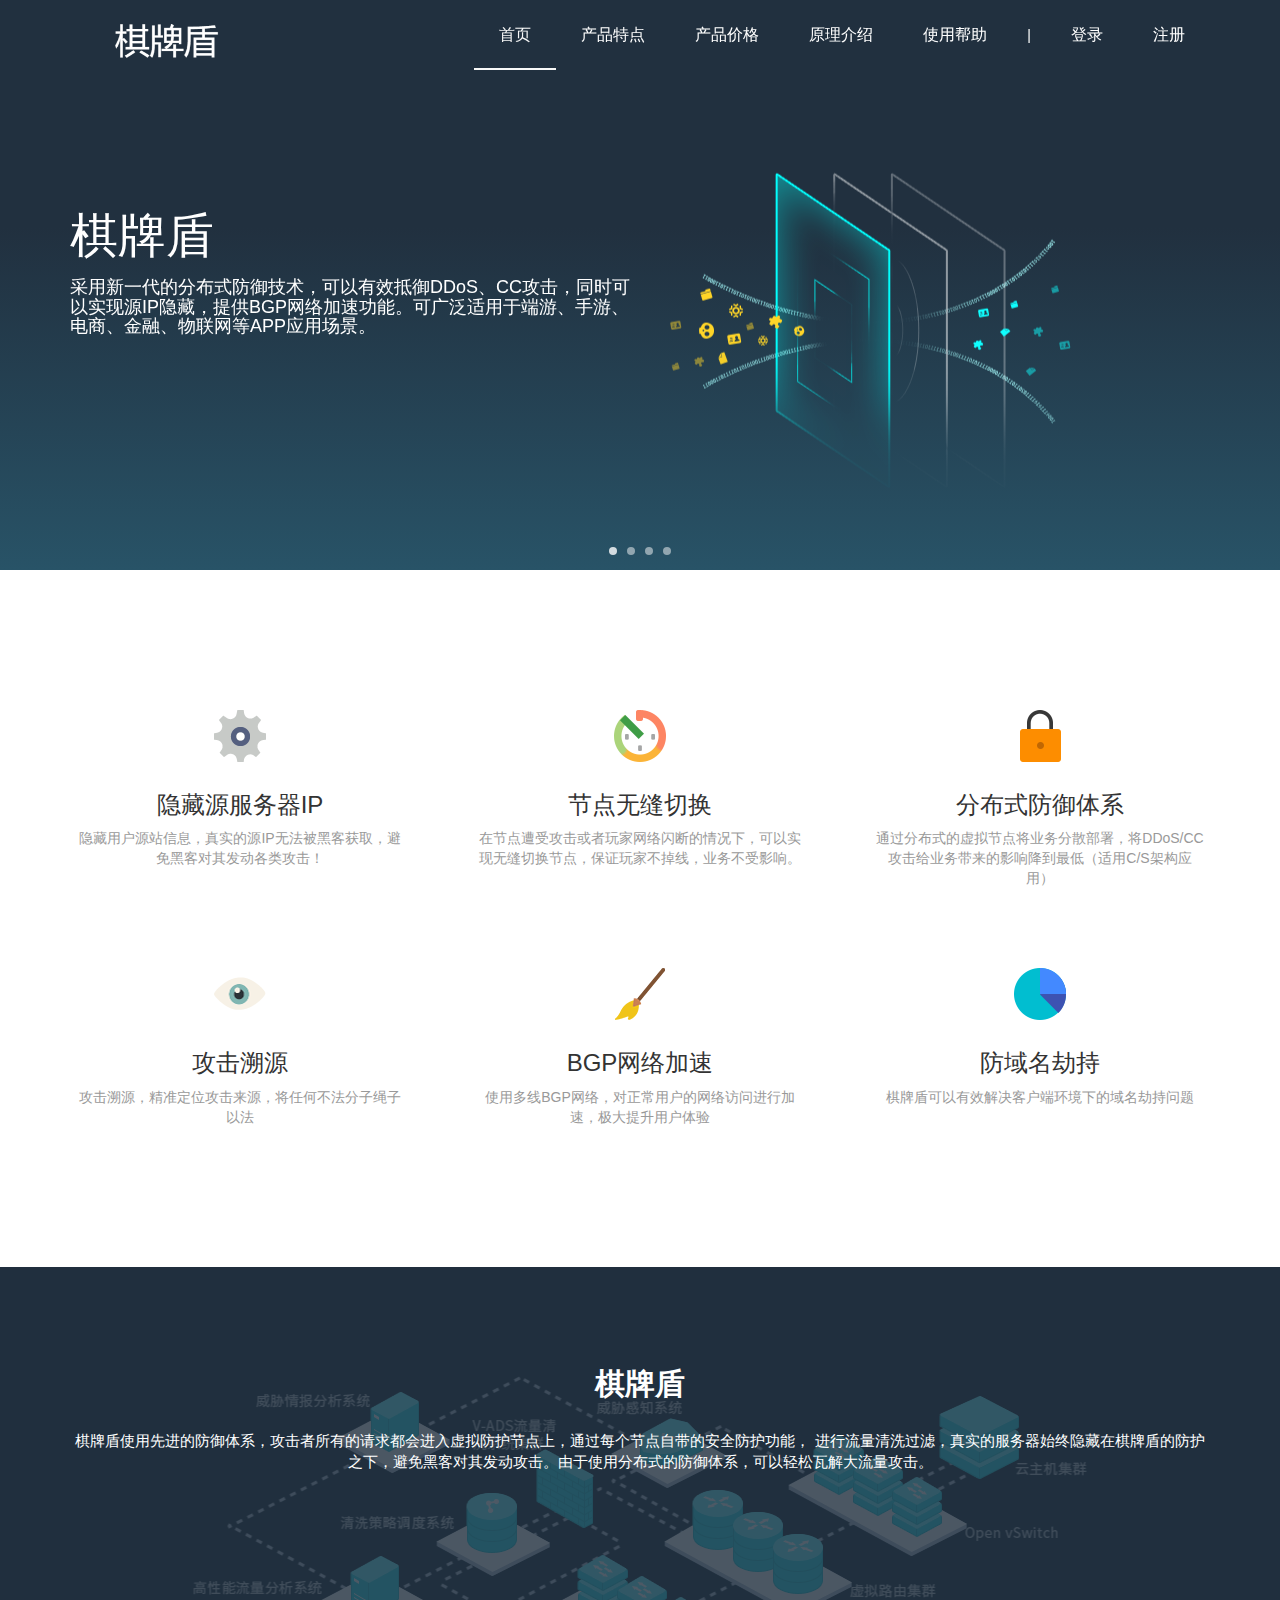
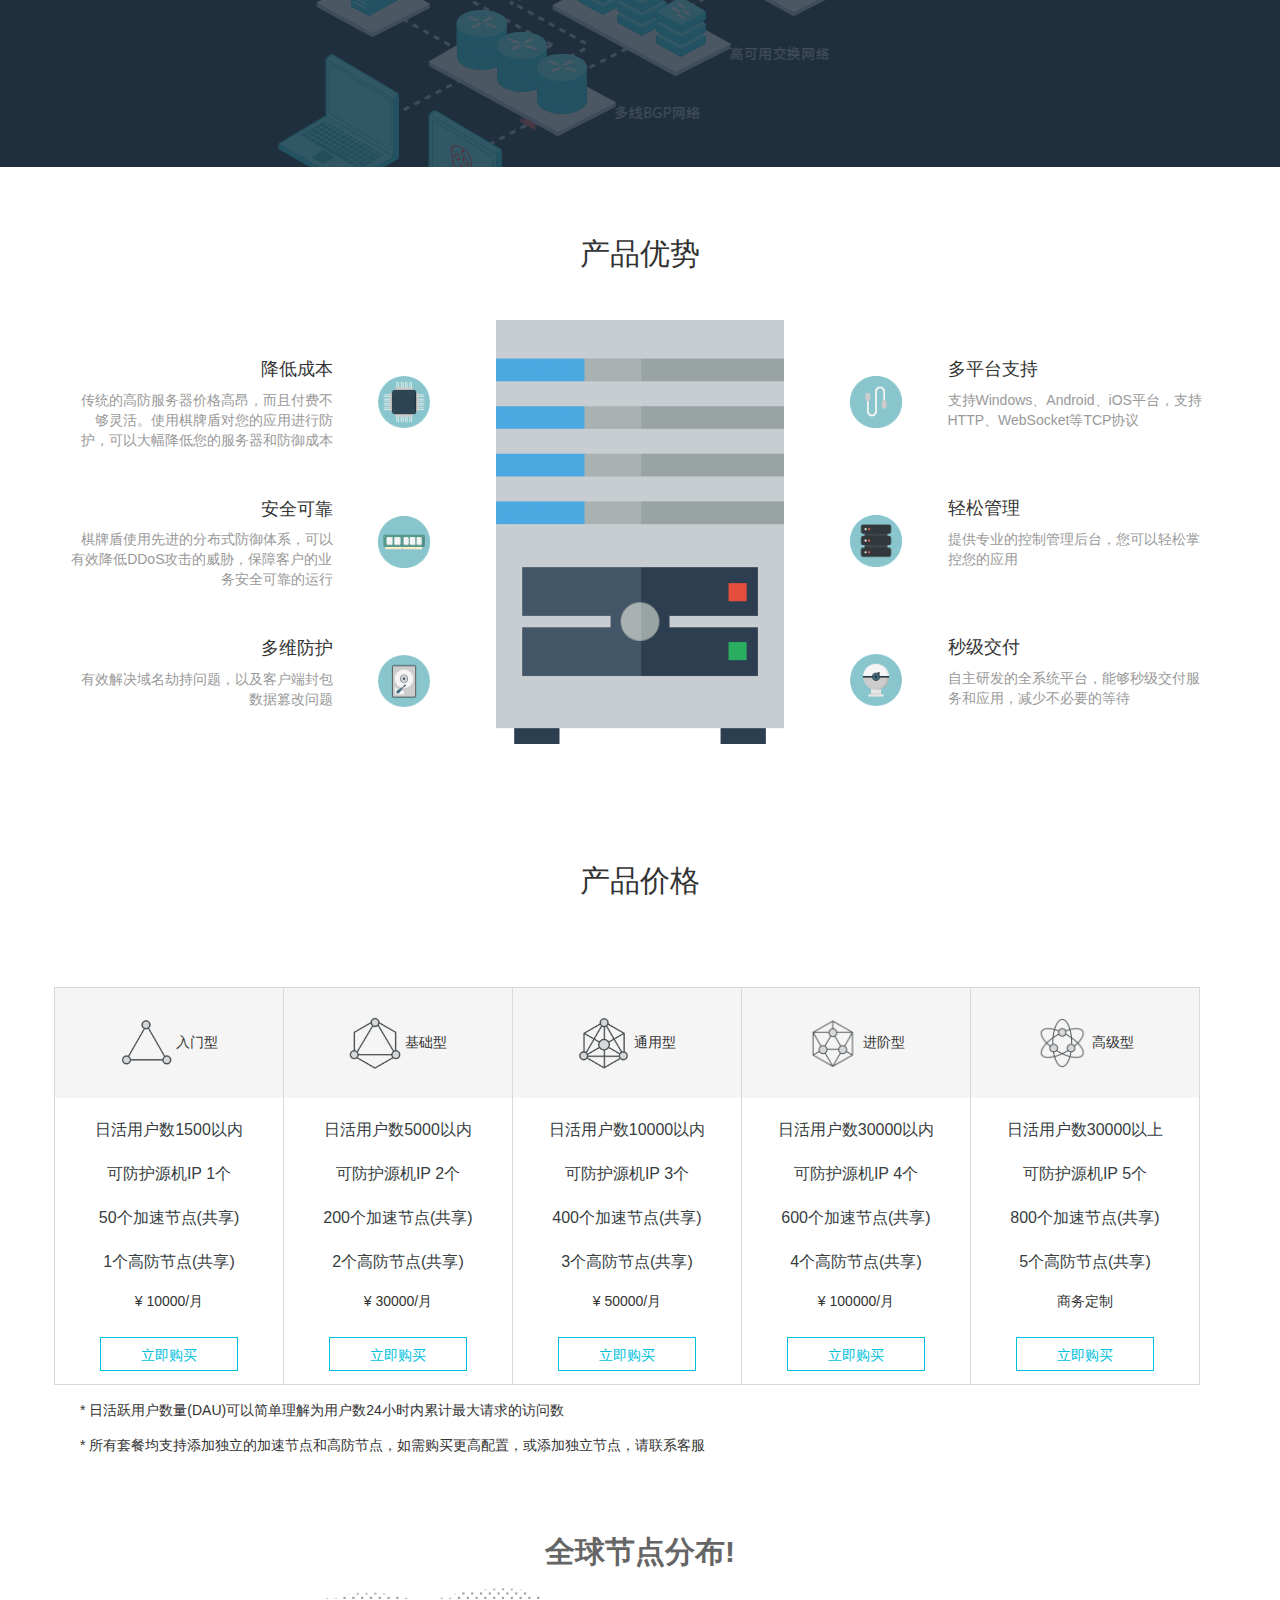
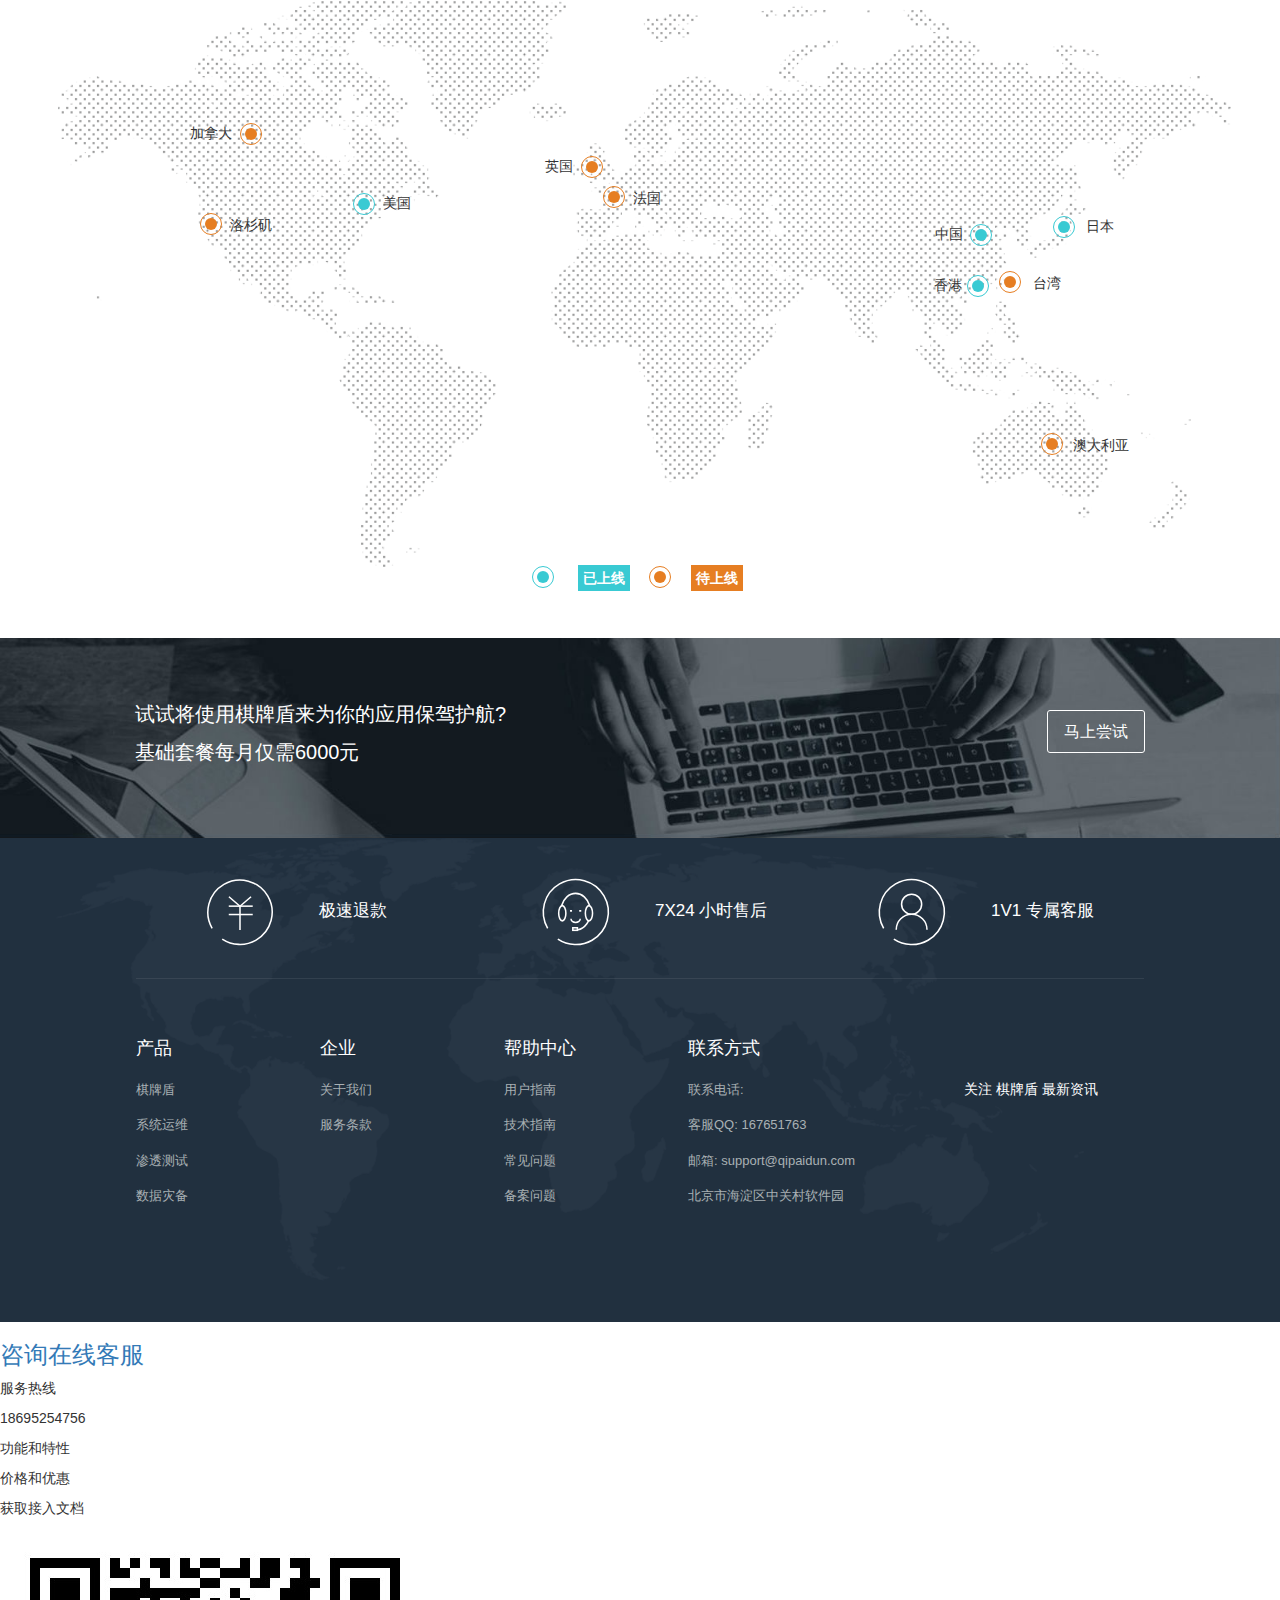
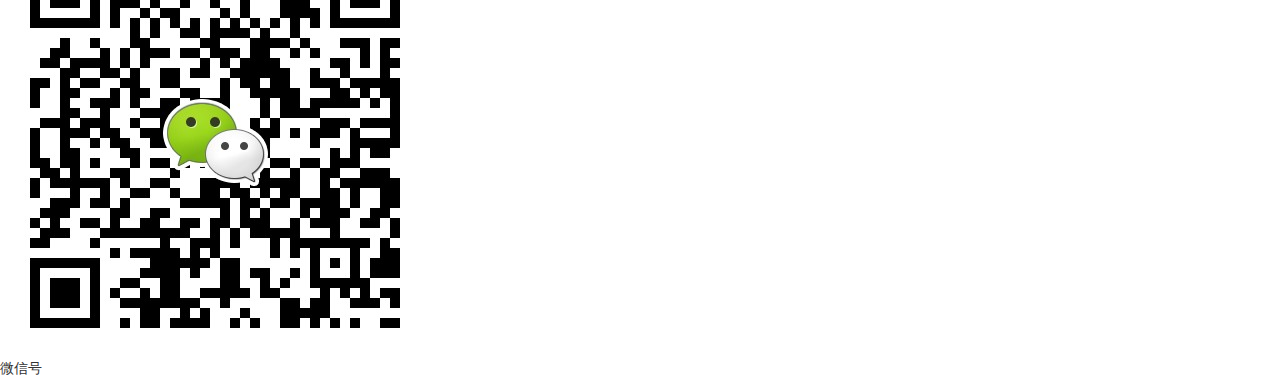
==== commit a1fb8958: "Add files via upload" ====
--- a/index.html
+++ b/index.html
@@ -6,8 +6,8 @@
 <meta http-equiv="X-UA-Compatible" content="IE=edge,chrome=1">
 <meta name="renderer" content="webkit">
 <meta name="author" content="" />
-<meta name="description" content="云盾 应用级DDoS防御 高防服务器 高防服务器租用 高防云服务器 防御服务器 服务器防御 游戏高防 棋牌高防 高防游戏服务器 游戏服务器 棋牌服务器 云防护 游戏DDoS防御 应用级DDoS防御 防攻击服务器" />
-<meta name="keywords" content="高防服务器,高防服务器租用,高防云服务器,防御服务器,服务器防御,游戏高防,棋牌高防,高防游戏服务器,游戏服务器,棋牌服务器,云防护,游戏DDoS防御,应用级DDoS防御,防攻击服务器" />
+<meta name="description" content="云盾 应用级DDoS防御 SDK防御引擎 游戏盾 集群防御 防御服务器 服务器防御 游戏高防 棋牌高防 高防游戏服务器 游戏服务器 棋牌服务器 云防护 游戏DDoS防御 应用级DDoS防御 防攻击服务器" />
+<meta name="keywords" content="节点集群,负载均衡,高防云服务器,防御服务器,服务器防御,游戏高防,棋牌高防,高防游戏服务器,游戏服务器,棋牌服务器,云防护,游戏DDoS防御,应用级DDoS防御,防攻击服务器" />
 <title>棋牌盾 - 新一代抗DDoS产品_无视DDoS攻击_隐藏IP_BGP加速_告别传统高防</title>
 <!--[if IE ]>
         <link rel="stylesheet" type="text/css" href="/static/index/ie.css" />
@@ -250,7 +250,7 @@
 </div>
 <div class="col-xs-9">
 <h4>多平台支持</h4>
-<p>支持Windows、Android、IOS平台，支持HTTP等TCP协议</p>
+<p>支持Windows、Android、iOS平台，支持HTTP、WebSocket等TCP协议</p>
 </div>
 </div>
 <div class="content row">
@@ -293,11 +293,11 @@
 <img src="static/index/suite1.png">
 <span>入门型</span>
 </div>
-<p class="pz">日活跃用户数量1500</p>
+<p class="pz">日活用户数1500以内</p>
 <p class="pz">可防护源机IP 1个</p>
 <p class="pz">50个加速节点(共享)</p>
 <p class="pz">1个高防节点(共享)</p>
-<p class="pri"><span>¥ 6000</span>/月</p>
+<p class="pri"><span>¥ 10000</span>/月</p>
 <a class="buy" href="login.html">立即购买</a>
 </li>
 <li>
@@ -305,11 +305,11 @@
 <img src="static/index/suite2.png">
 <span>基础型</span>
 </div>
-<p class="pz">日活跃用户数量3000</p>
+<p class="pz">日活用户数5000以内</p>
 <p class="pz">可防护源机IP 2个</p>
-<p class="pz">100个加速节点(共享)</p>
+<p class="pz">200个加速节点(共享)</p>
 <p class="pz">2个高防节点(共享)</p>
-<p class="pri"><span>¥ 8000</span>/月</p>
+<p class="pri"><span>¥ 30000</span>/月</p>
 <a class="buy" href="login.html">立即购买</a>
 </li>
 <li class="act">
@@ -317,11 +317,11 @@
 <img src="static/index/suite3.png">
 <span>通用型</span>
 </div>
-<p class="pz">日活跃用户数量6000</p>
+<p class="pz">日活用户数10000以内</p>
 <p class="pz">可防护源机IP 3个</p>
-<p class="pz">200个加速节点(共享)</p>
+<p class="pz">400个加速节点(共享)</p>
 <p class="pz">3个高防节点(共享)</p>
-<p class="pri"><span>¥ 10000</span>/月</p>
+<p class="pri"><span>¥ 50000</span>/月</p>
 <a class="buy" href="login.html">立即购买</a>
 </li>
 <li>
@@ -329,11 +329,11 @@
 <img src="static/index/suite4.png">
 <span>进阶型</span>
 </div>
-<p class="pz">日活跃用户数量15000</p>
+<p class="pz">日活用户数30000以内</p>
 <p class="pz">可防护源机IP 4个</p>
-<p class="pz">300个加速节点(共享)</p>
+<p class="pz">600个加速节点(共享)</p>
 <p class="pz">4个高防节点(共享)</p>
-<p class="pri"><span>¥ 20000</span>/月</p>
+<p class="pri"><span>¥ 100000</span>/月</p>
 <a class="buy" href="login.html">立即购买</a>
 </li>
 <li>
@@ -341,11 +341,11 @@
 <img src="static/index/suite5.png">
 <span>高级型</span>
 </div>
-<p class="pz">日活跃用户数量20000</p>
+<p class="pz">日活用户数30000以上</p>
 <p class="pz">可防护源机IP 5个</p>
- <p class="pz">400个加速节点(共享)</p>
+ <p class="pz">800个加速节点(共享)</p>
 <p class="pz">5个高防节点(共享)</p>
-<p class="pri"><span>¥ 50000</span>/月</p>
+<p class="pri"><span>商务定制</span></p>
 <a class="buy" href="login.html">立即购买</a>
 </li>
 </ul>
@@ -474,9 +474,9 @@
 <input type="checkbox" id="contact">
 <label for="contact"><h3 class="footer-title">联系方式</h3></label>
 <ul class="list-unstyled">
-<li><a href="index.html#">联系电话: 17139230135</a></li>
+<li><a href="index.html#">联系电话: </a></li>
 <li><a href="index.html#">客服QQ: 167651763</a></li>
-<li><a href="index.html#">邮箱: </a></li>
+<li><a href="index.html#">邮箱: support@qipaidun.com</a></li>
 <li><a href="index.html#">北京市海淀区中关村软件园</a></li>
 </ul>
 </div>
@@ -589,5 +589,87 @@
         });
     </script>
 <script type="text/javascript"  src="http://idm-su.baidu.com/su.js"></script>
+
+<div class="suspension">
+	<div class="suspension-box">
+		<a href="#" class="a a-service "><i class="i"></i></a>
+		<a href="javascript:;" class="a a-service-phone "><i class="i"></i></a>
+		<a href="javascript:;" class="a a-qrcode"><i class="i"></i></a>
+		
+		<a href="javascript:;" class="a a-top"><i class="i"></i></a>
+		<div class="d d-service">
+			<i class="arrow"></i>
+			<div class="inner-box">
+				<div class="d-service-item clearfix">
+					<a href="http://wpa.qq.com/msgrd?v=3&uin=167651763&site=qq&menu=yes&from=message&isappinstalled=0" class="clearfix"><span class="circle"><i class="i-qq"></i></span><h3>咨询在线客服</h3></a>
+				</div>
+			</div>
+		</div>
+		<div class="d d-service-phone">
+			<i class="arrow"></i>
+			<div class="inner-box">
+				<div class="d-service-item clearfix">
+					<span class="circle"><i class="i-tel"></i></span>
+					<div class="text">
+						<p>服务热线</p>
+						<p class="red number">18695254756</p>
+					</div>
+				</div>
+				<div class="d-service-intro clearfix">
+					<p><i></i>功能和特性</p>
+					<p><i></i>价格和优惠</p>
+					<p><i></i>获取接入文档</p>
+				</div>
+			</div>
+		</div>
+		<div class="d d-qrcode">
+			<i class="arrow"></i>
+			<div class="inner-box">
+				<div class="qrcode-img"><img src="images/side_ewm.jpg" alt=""></div>
+				<p>微信号</p>
+			</div>
+		</div>
+
+	</div>
+</div>
+
+<script type="text/javascript" src="js/jquery-1.7.2.min.js"></script>
+<script type="text/javascript">
+$(document).ready(function(){
+
+	/* ----- 侧边悬浮 ---- */
+	$(document).on("mouseenter", ".suspension .a", function(){
+		var _this = $(this);
+		var s = $(".suspension");
+		var isService = _this.hasClass("a-service");
+		var isServicePhone = _this.hasClass("a-service-phone");
+		var isQrcode = _this.hasClass("a-qrcode");
+		if(isService){ s.find(".d-service").show().siblings(".d").hide();}
+		if(isServicePhone){ s.find(".d-service-phone").show().siblings(".d").hide();}
+		if(isQrcode){ s.find(".d-qrcode").show().siblings(".d").hide();}
+	});
+	$(document).on("mouseleave", ".suspension, .suspension .a-top", function(){
+		$(".suspension").find(".d").hide();
+	});
+	$(document).on("mouseenter", ".suspension .a-top", function(){
+		$(".suspension").find(".d").hide(); 
+	});
+	$(document).on("click", ".suspension .a-top", function(){
+		$("html,body").animate({scrollTop: 0});
+	});
+	$(window).scroll(function(){
+		var st = $(document).scrollTop();
+		var $top = $(".suspension .a-top");
+		if(st > 400){
+			$top.css({display: 'block'});
+		}else{
+			if ($top.is(":visible")) {
+				$top.hide();
+			}
+		}
+	});
+	
+});	
+</script>
 </body>
 </html>
